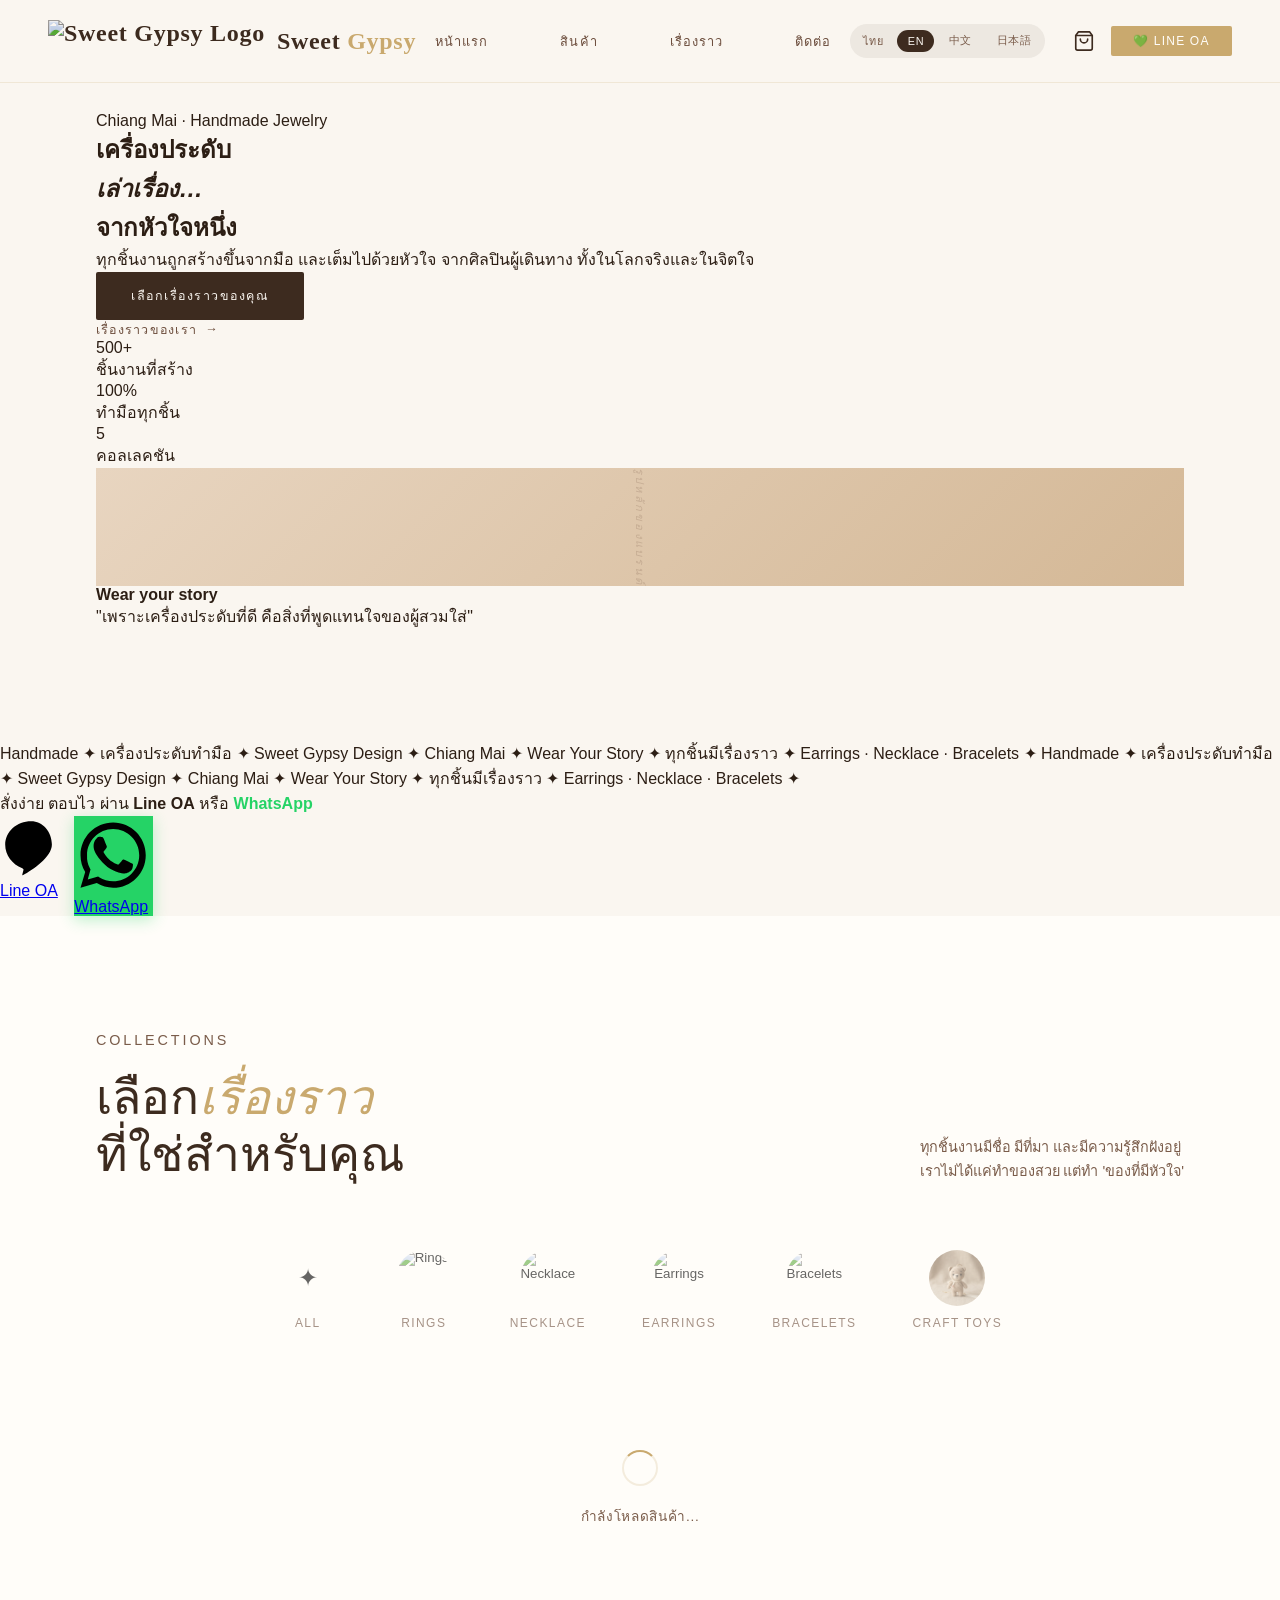
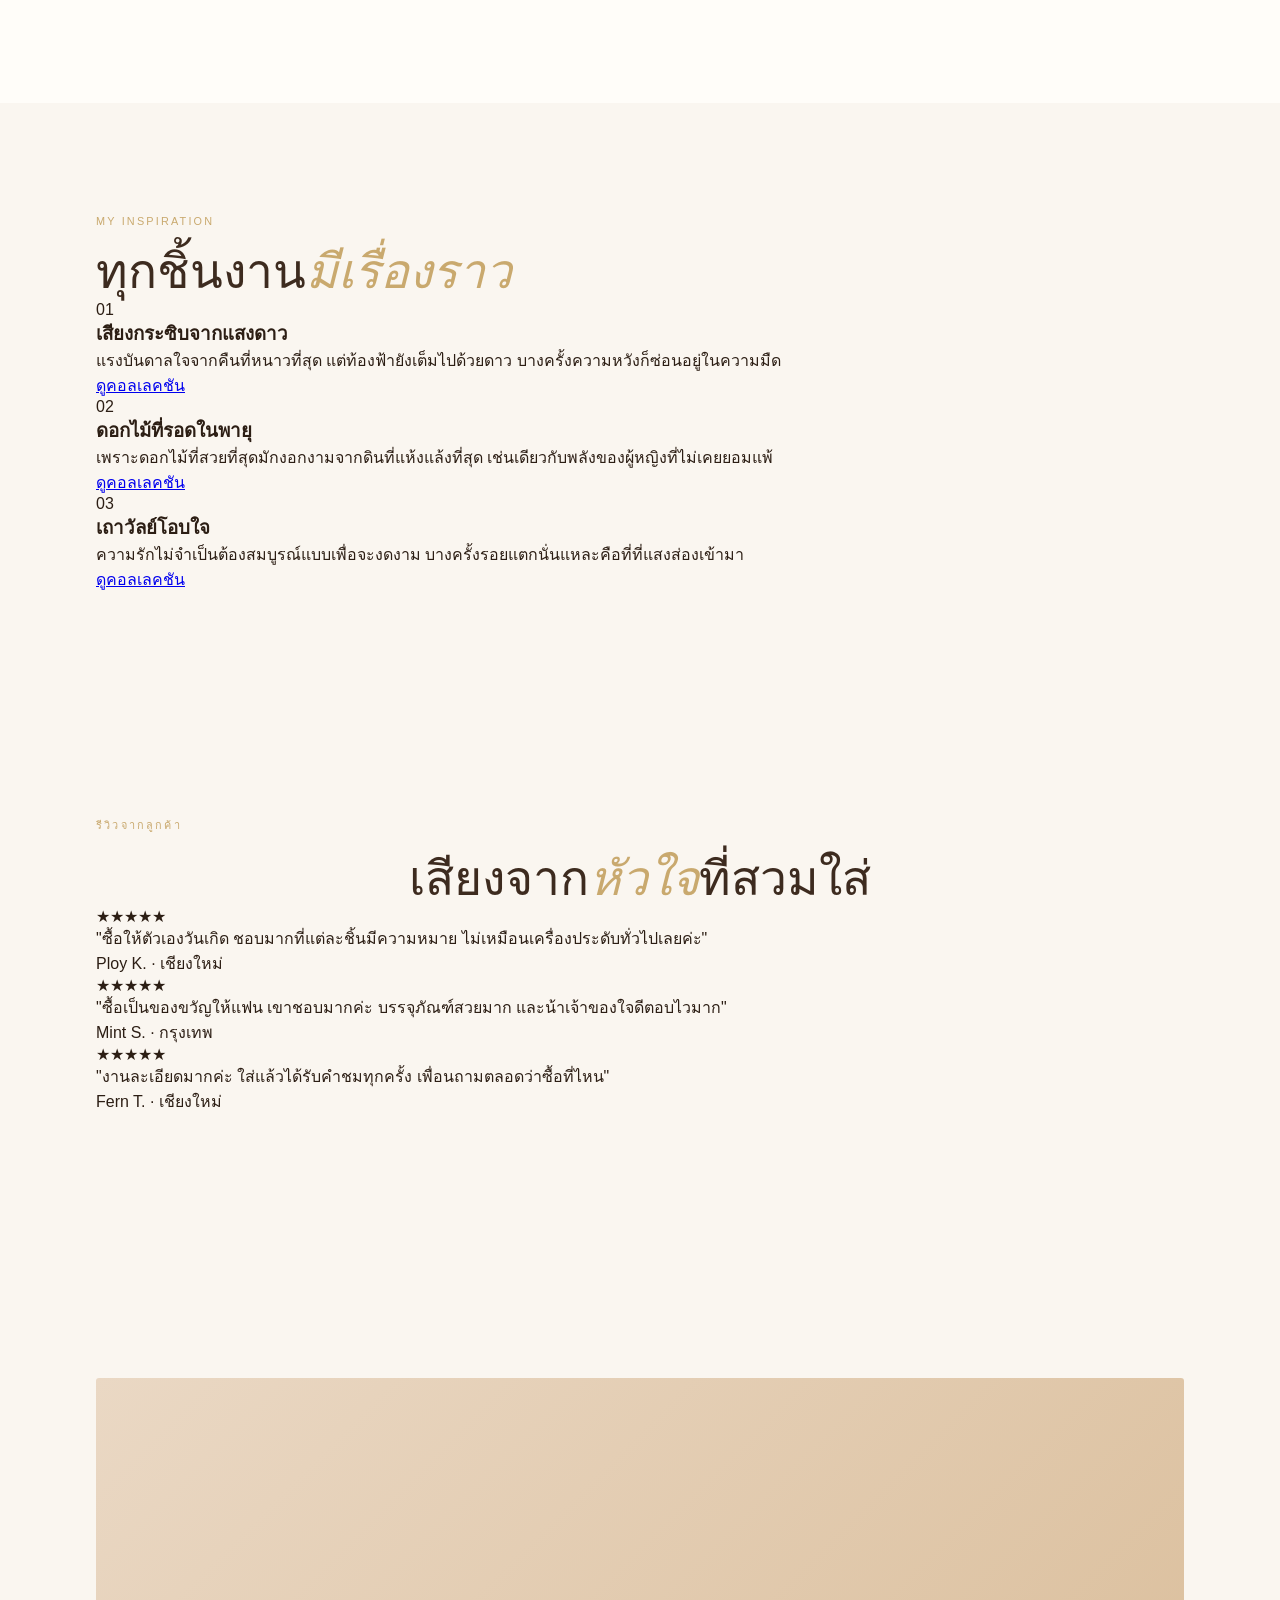
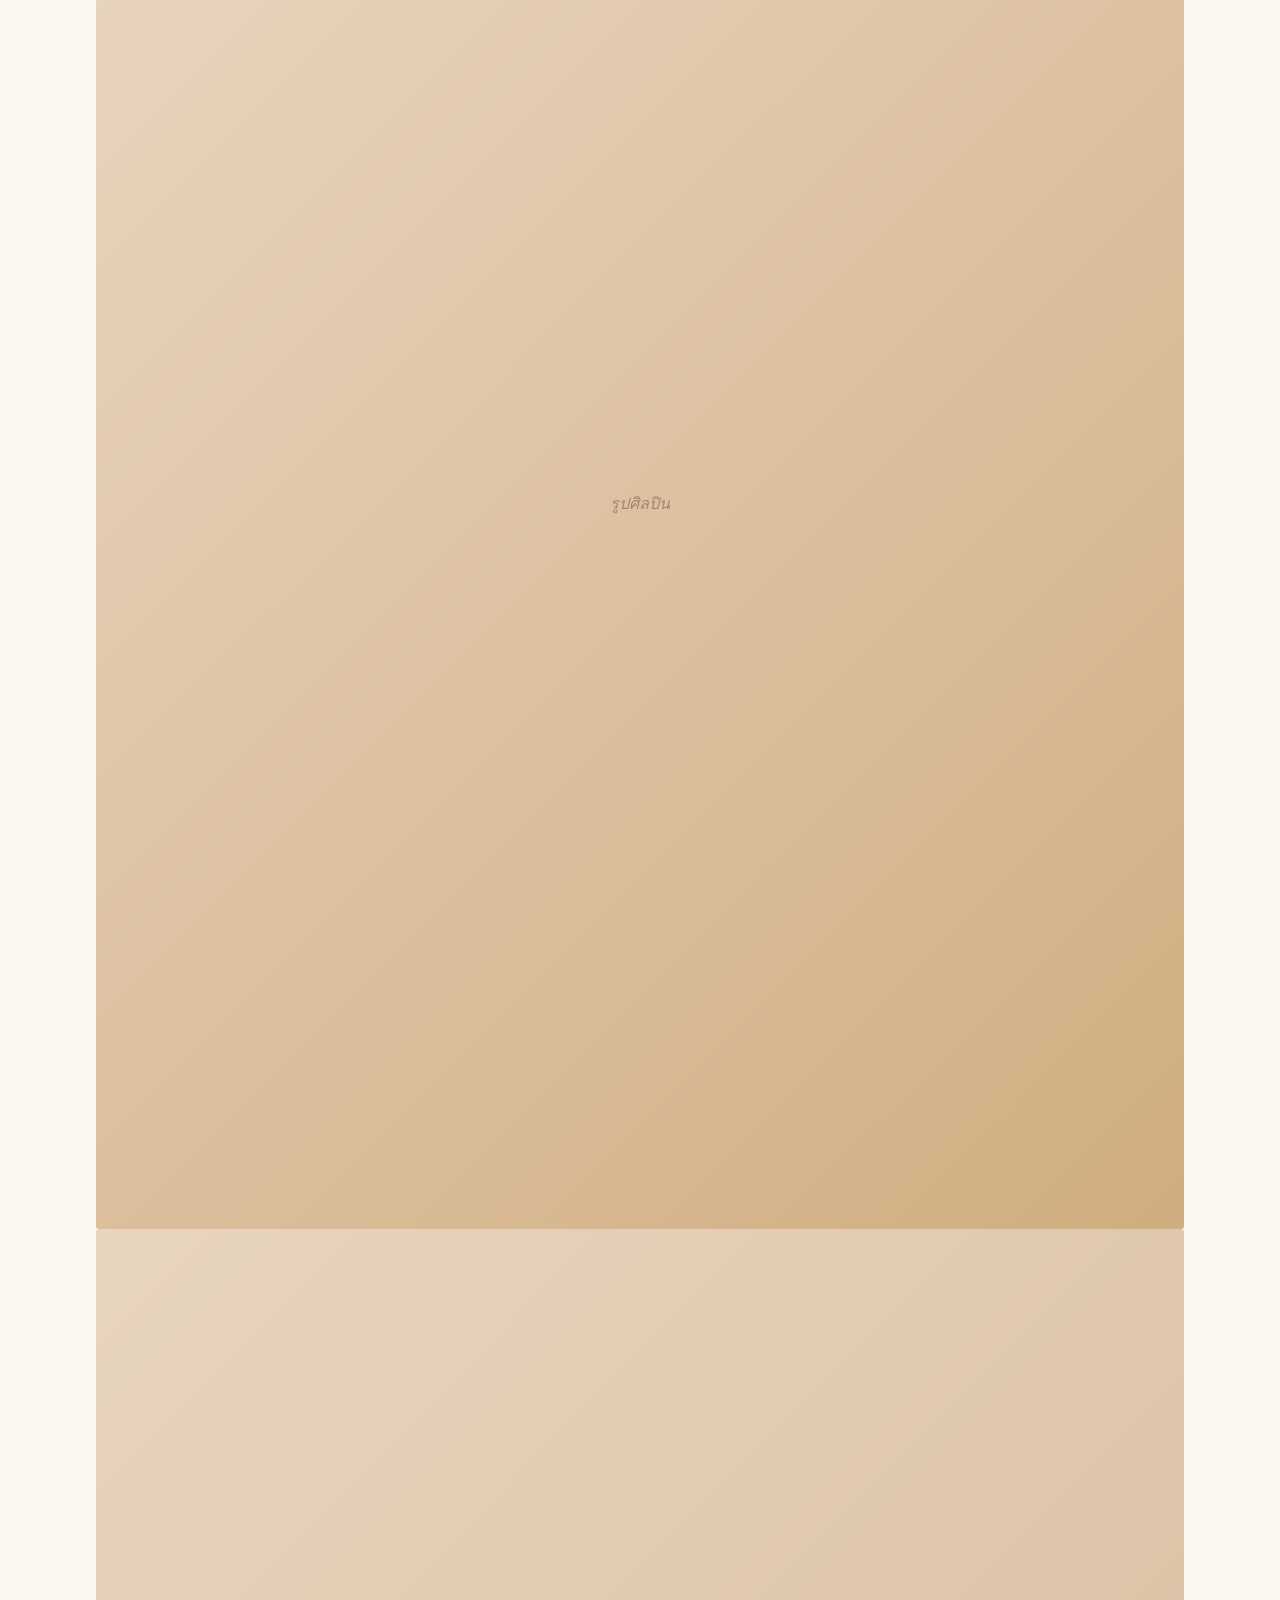
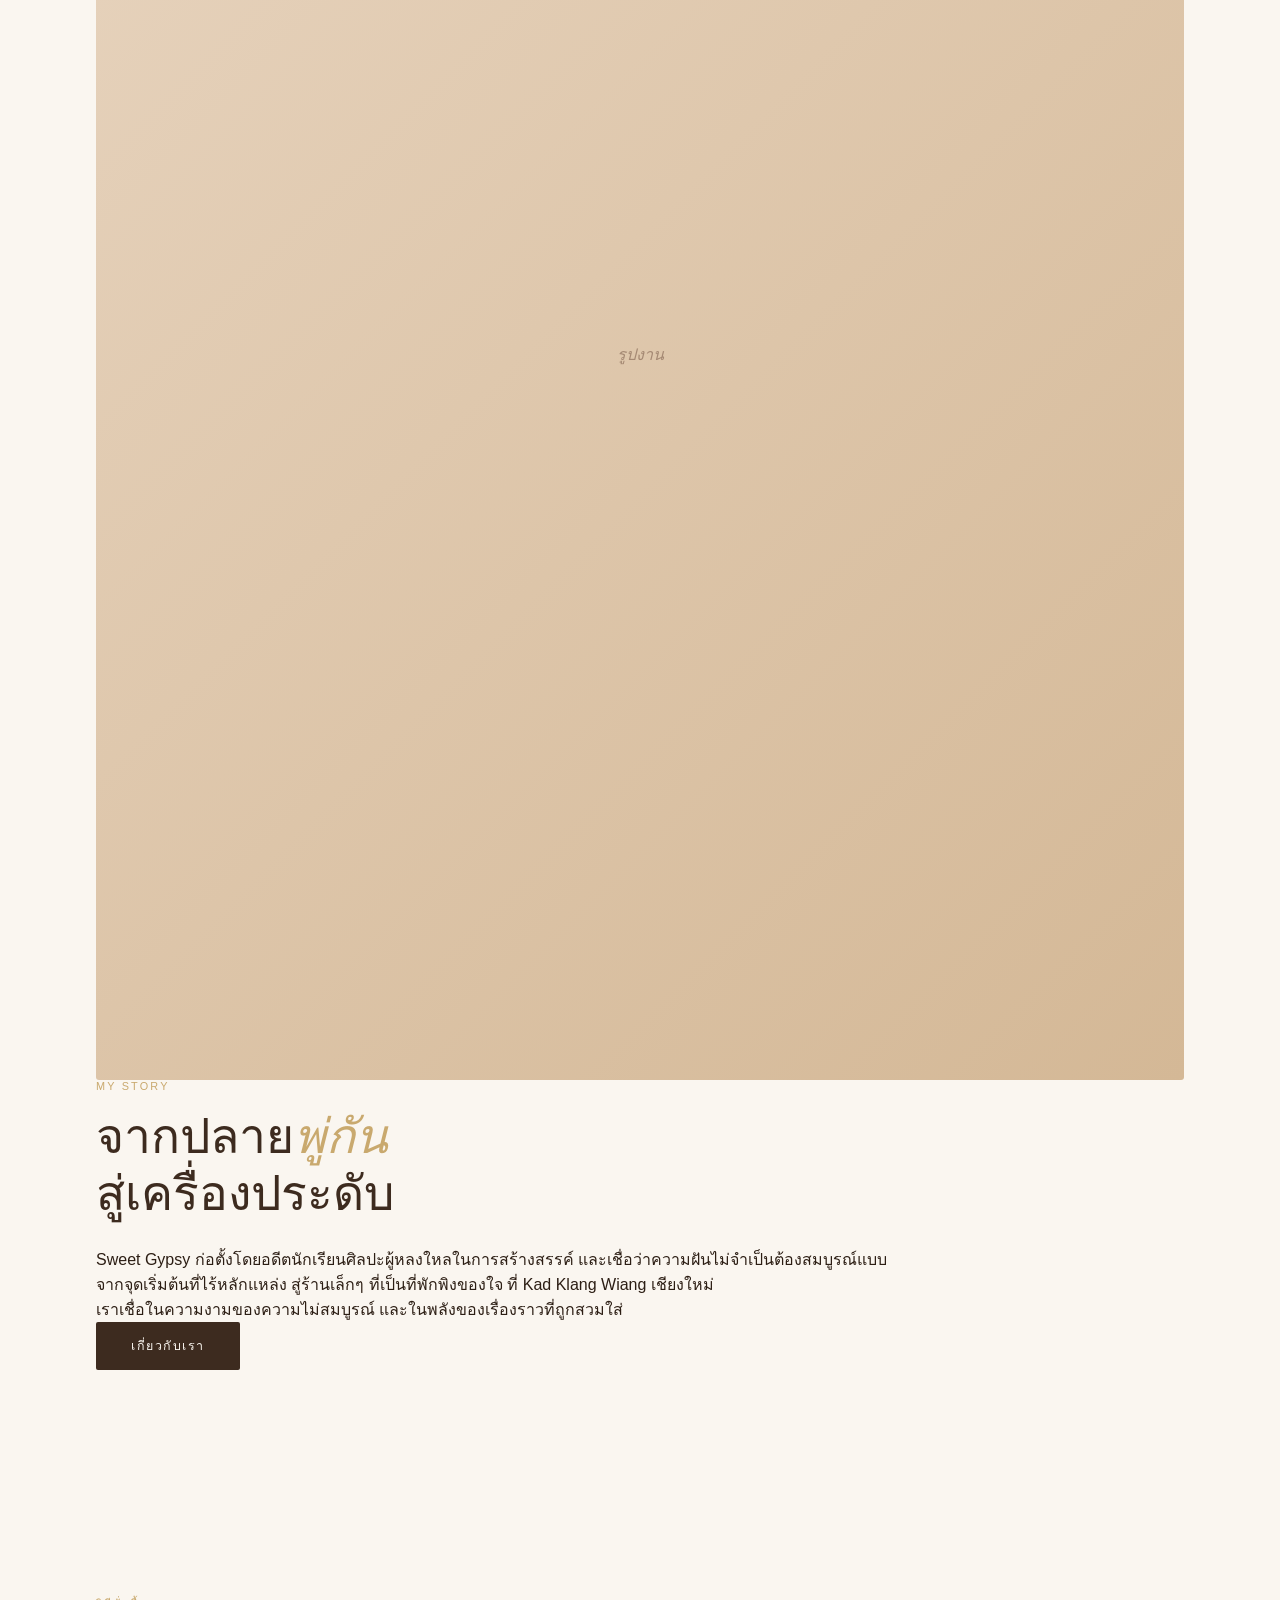
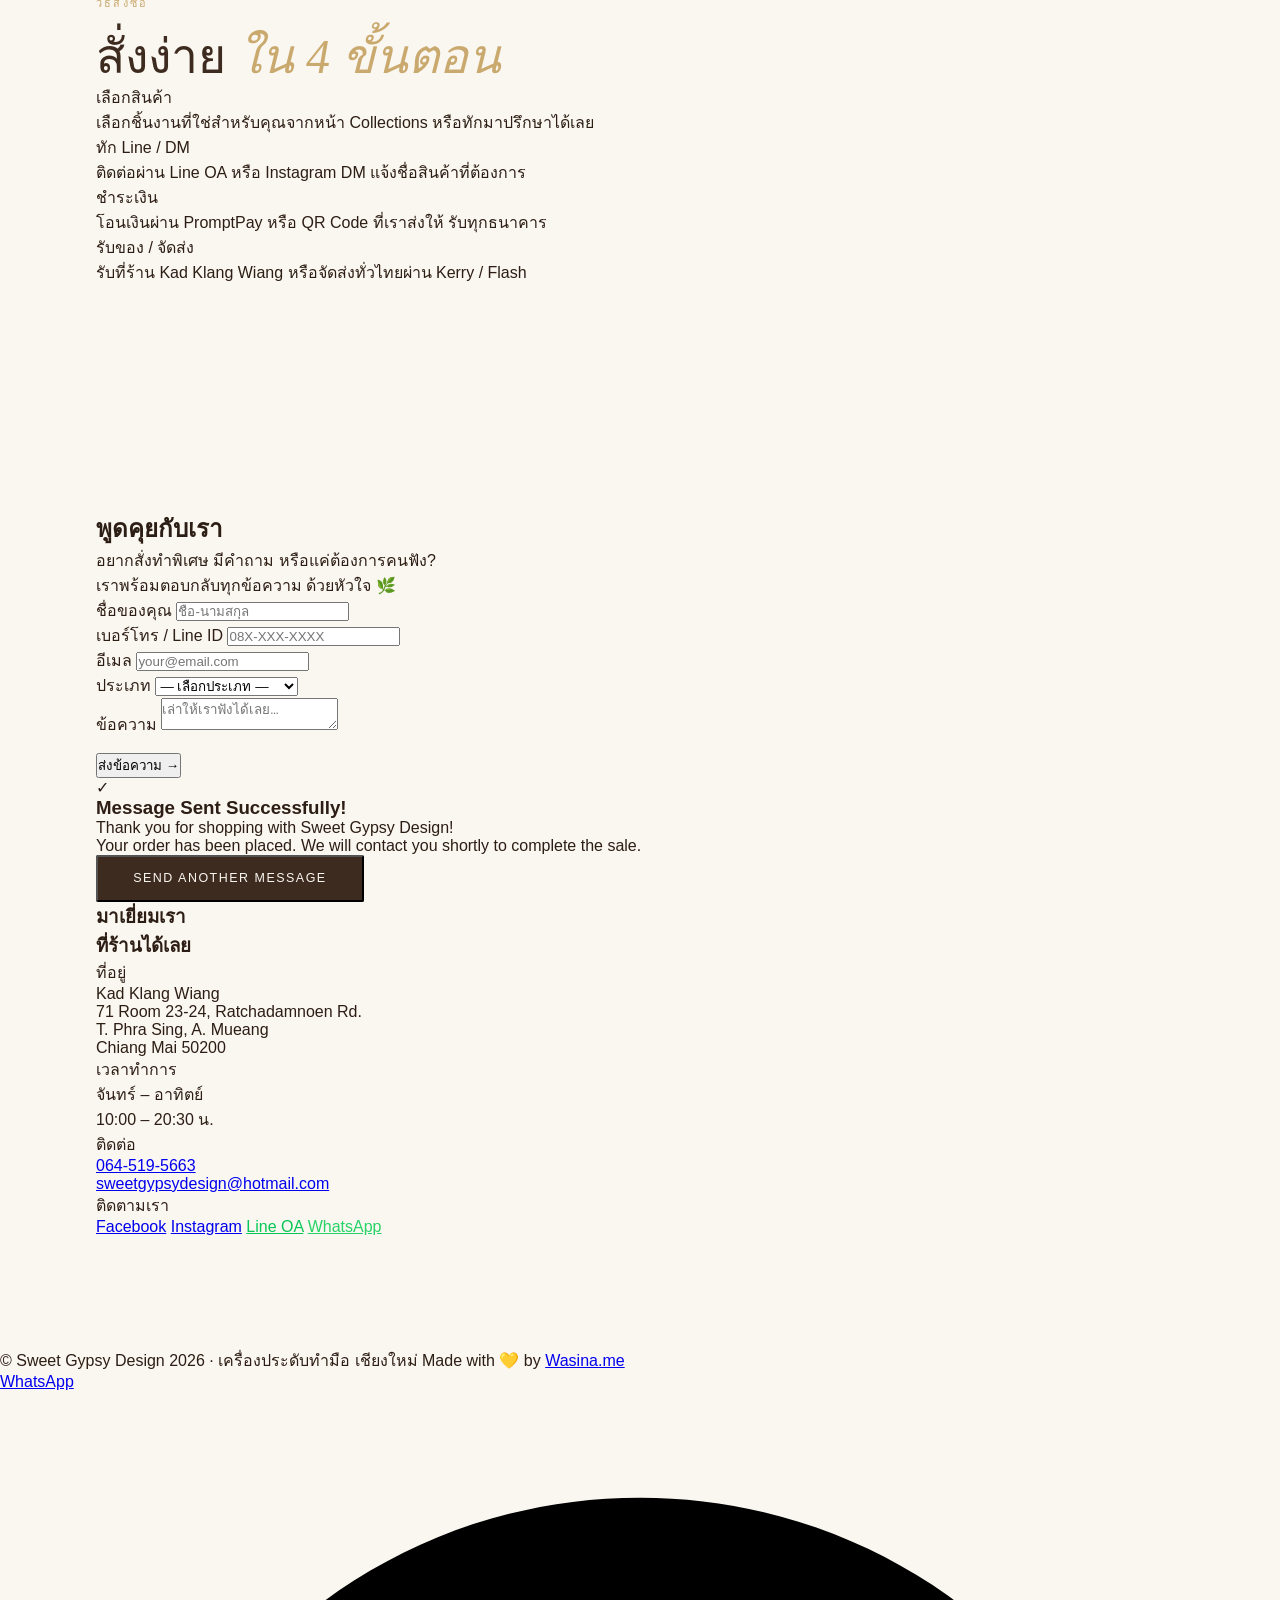
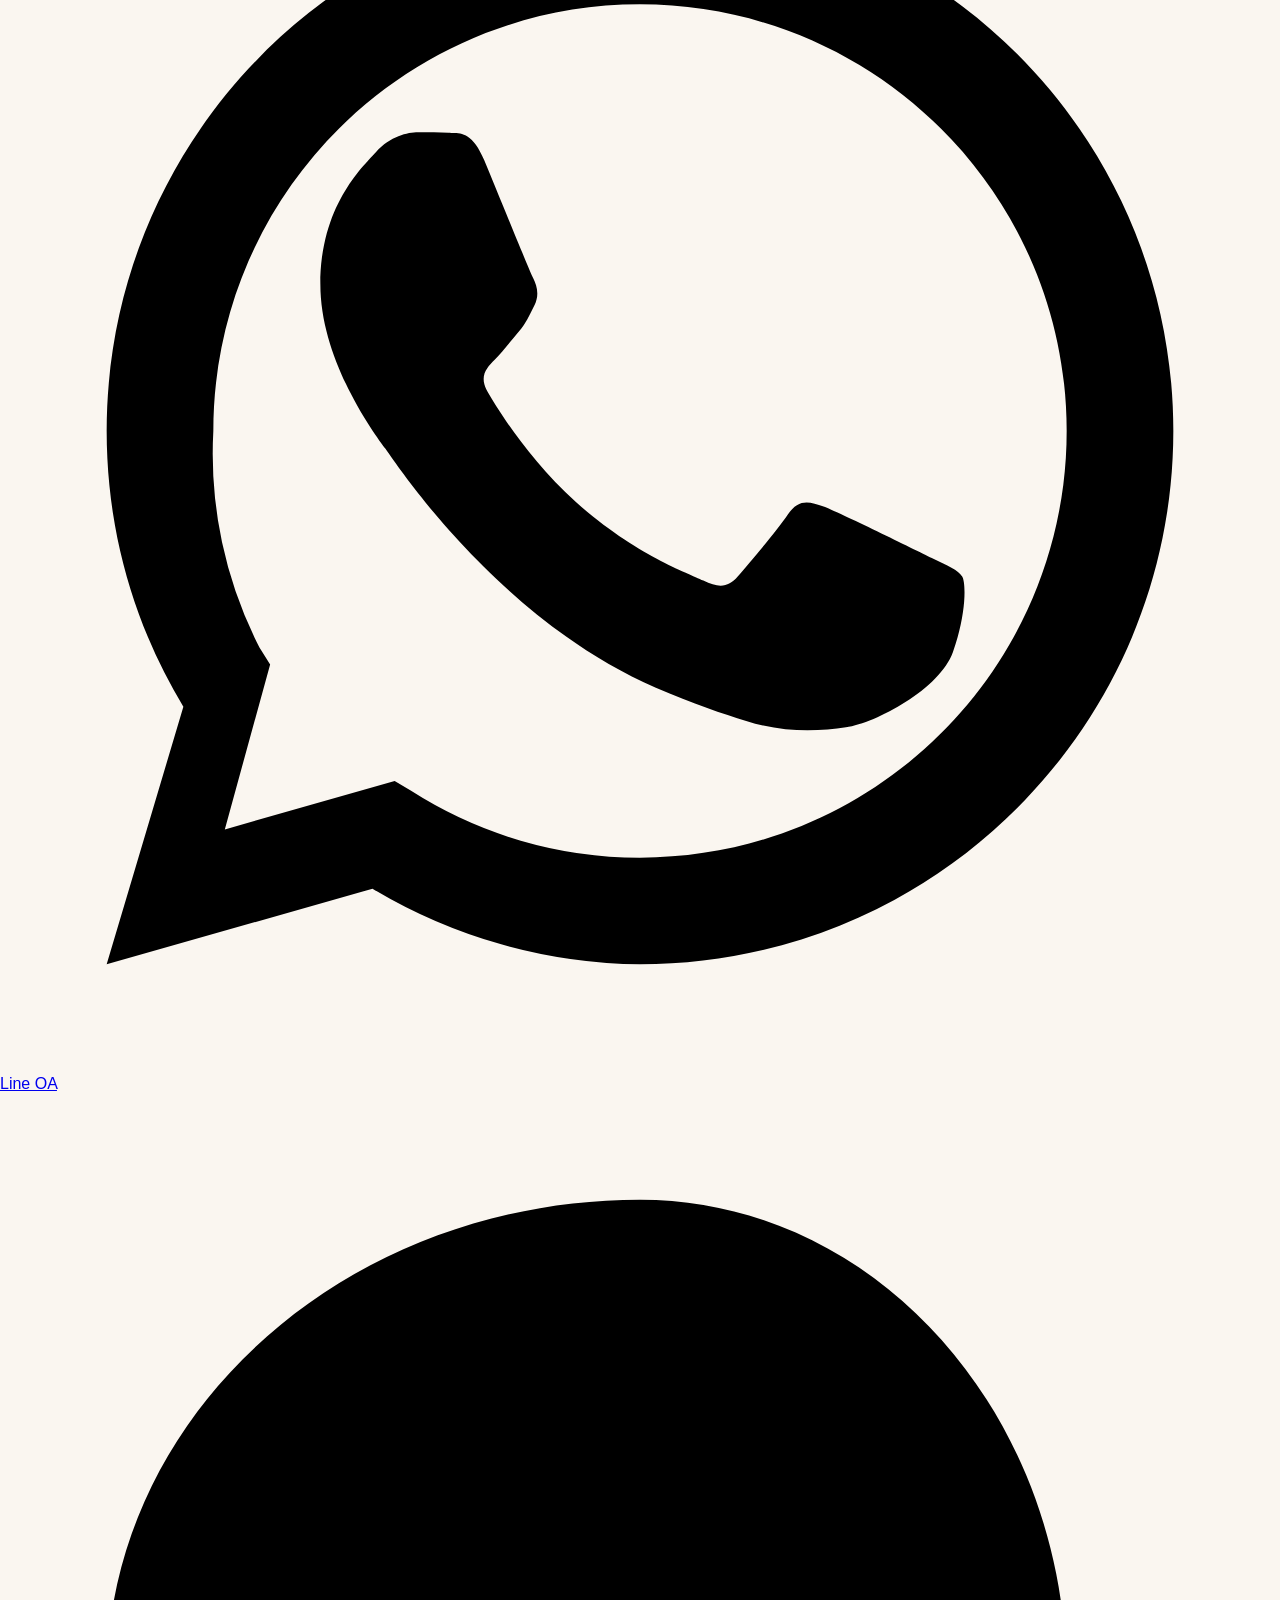
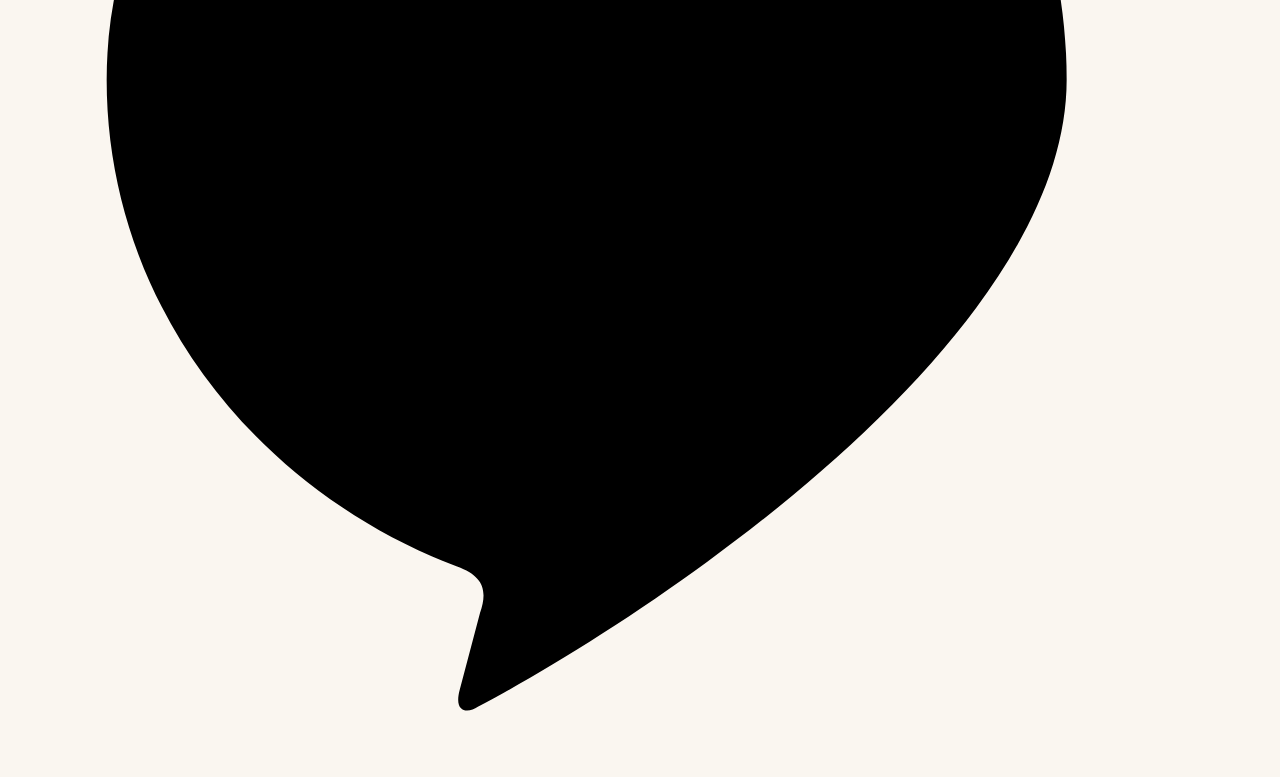
==== index.html @ 1615fc42 "test" ====
<!DOCTYPE html>
<html lang="th">

<head>
  <!-- Google Analytics -->
  <script async src="https://www.googletagmanager.com/gtag/js?id=G-DQGT15MH0F"></script>
  <script src="js/analytics.js"></script>


  <meta charset="UTF-8">
  <meta name="viewport" content="width=device-width, initial-scale=1.0, viewport-fit=cover">
  <meta http-equiv="Content-Security-Policy"
    content="default-src 'self'; script-src 'self' https://www.googletagmanager.com https://www.google-analytics.com https://web3forms.com https://js.hcaptcha.com https://*.hcaptcha.com https://cdnjs.cloudflare.com; style-src 'self' https://fonts.googleapis.com; font-src https://fonts.gstatic.com; img-src 'self' data: https://res.cloudinary.com https://lh3.googleusercontent.com https://drive.google.com; connect-src 'self' https://api.web3forms.com https://docs.google.com https://www.google-analytics.com https://*.google-analytics.com https://*.analytics.google.com; frame-src https://hcaptcha.com https://*.hcaptcha.com; frame-ancestors 'none';">



  <meta name="referrer" content="strict-origin-when-cross-origin">

  <!-- ═══════════════════════════════════════════════════════════
       PRIMARY META TAGS
       ═══════════════════════════════════════════════════════════ -->
  <title>Sweet Gypsy Design – Handmade Accessories: เครื่องประดับทำมือ เชียงใหม่</title>
  <meta name="title" content="Sweet Gypsy Design – Handmade Accessories: เครื่องประดับทำมือ เชียงใหม่" />
  <meta name="description"
    content="ที่ Sweet Gypsy เครื่องประดับทุกชิ้นมีชื่อ มีที่มา และมีความรู้สึกฝังอยู่ในนั้น. เราไม่ได้แค่ทำของสวย แต่เราทำ 'ของที่มีหัวใจ' ที่จะเชื่อมโยงคุณกับเรื่องราวพิเศษเหล่านี้." />

  <!-- ═══════════════════════════════════════════════════════════
       OPEN GRAPH / FACEBOOK
       ═══════════════════════════════════════════════════════════ -->
  <meta property="og:type" content="website" />
  <meta property="og:url" content="https://sweetgypsysg-cloud.github.io/sweetgypsysg-cloud.git.io/" />
  <meta property="og:title" content="Sweet Gypsy Design – Handmade Accessories: เครื่องประดับทำมือ เชียงใหม่" />
  <meta property="og:description"
    content="ที่ Sweet Gypsy เครื่องประดับทุกชิ้นมีชื่อ มีที่มา และมีความรู้สึกฝังอยู่ในนั้น. เราไม่ได้แค่ทำของสวย แต่เราทำ 'ของที่มีหัวใจ' ที่จะเชื่อมโยงคุณกับเรื่องราวพิเศษเหล่านี้." />
  <meta property="og:image" content="https://res.cloudinary.com/di6bk7pwd/image/upload/v1784401857/images_6_l77vxs.jpg">
  <meta property="og:image:width" content="1200" />
  <meta property="og:image:height" content="630" />

  <!-- ═══════════════════════════════════════════════════════════
       X (TWITTER) CARD
       ═══════════════════════════════════════════════════════════ -->
  <meta name="twitter:card" content="summary_large_image" />
  <meta name="twitter:url" content="https://sweetgypsysg-cloud.github.io/sweetgypsysg-cloud.git.io/" />
  <meta name="twitter:title" content="Sweet Gypsy Design – Handmade Accessories: เครื่องประดับทำมือ เชียงใหม่" />
  <meta name="twitter:description"
    content="ที่ Sweet Gypsy เครื่องประดับทุกชิ้นมีชื่อ มีที่มา และมีความรู้สึกฝังอยู่ในนั้น. เราไม่ได้แค่ทำของสวย แต่เราทำ 'ของที่มีหัวใจ' ที่จะเชื่อมโยงคุณกับเรื่องราวพิเศษเหล่านี้." />
  <meta name="twitter:image"
    content="https://res.cloudinary.com/di6bk7pwd/image/upload/v1784401857/images_6_l77vxs.jpg" />

  <!-- ═══════════════════════════════════════════════════════════
       FONTS
       ═══════════════════════════════════════════════════════════ -->
  <link rel="preconnect" href="https://fonts.googleapis.com">
  <link
    href="https://fonts.googleapis.com/css2?family=Cormorant+Garamond:ital,wght@0,300;0,400;0,600;1,300;1,400&family=Jost:wght@300;400;500&family=Noto+Sans+JP:wght@300;400;500;700&family=Noto+Sans+TC:wght@300;400;500;700&family=Noto+Serif+TC:wght@300;400;500;700&family=Prompt:wght@300;400;500;600;700&family=Shippori+Mincho:wght@400;500;700&display=swap"
    rel="stylesheet">

  <!-- ═══════════════════════════════════════════════════════════
       STYLESHEETS (organized by section)
       ═══════════════════════════════════════════════════════════ -->
  <link rel="stylesheet" href="css/variables.css">
  <link rel="stylesheet" href="css/base.css">
  <link rel="stylesheet" href="css/animations.css?v=2">
  <link rel="stylesheet" href="css/nav.css">
  <link rel="stylesheet" href="css/hero.css">
  <link rel="stylesheet" href="css/collections.css?v=5">
  <link rel="stylesheet" href="css/sections.css">
  <link rel="stylesheet" href="css/contact.css">
  <link rel="stylesheet" href="css/modal.css?v=7">
  <link rel="stylesheet" href="css/magnifier.css?v=4">
  <link rel="stylesheet" href="css/cart.css?v=2">
  <link rel="stylesheet" href="css/aboutme.css?v=1">
  <link rel="stylesheet" href="css/responsive.css?v=6">

  <!-- Web3Forms client script — handles hCaptcha automatically, no site key needed -->
  <script src="https://web3forms.com/client/script.js" async defer></script>

  <!-- DOMPurify — sanitize dynamic HTML to prevent XSS -->
  <script src="https://cdnjs.cloudflare.com/ajax/libs/dompurify/3.2.6/purify.min.js"></script>

</head>


<body>

  <!-- ═══════════════════════════════════════════════════════════
       NAV
       ═══════════════════════════════════════════════════════════ -->
  <nav>
    <a href="#" class="nav-logo">
      <img src="https://res.cloudinary.com/dbc2ma9xe/image/upload/v1784449863/Screenshot_2026-07-19_152847_w123e3.png"
        alt="Sweet Gypsy Logo" class="nav-logo-img">
      <span class="nav-logo-name">Sweet <span>Gypsy</span></span>
    </a>
    <button class="nav-hamburger" id="nav-hamburger" aria-label="Open menu" aria-expanded="false"
      aria-controls="nav-menu">
      <span></span><span></span><span></span>
    </button>
    <ul class="nav-links" id="nav-menu">
      <li><a href="#" data-i18n="nav_home">หน้าแรก</a></li>
      <li><a href="#collections" data-i18n="nav_shop">สินค้า</a></li>
      <li><a href="#story" data-i18n="nav_story">เรื่องราว</a></li>
      <li><a href="#contact" data-i18n="nav_contact">ติดต่อ</a></li>
    </ul>
    <div class="nav-right">
      <div class="lang-switcher" id="lang-switcher" role="group" aria-label="Select language">
        <button class="lang-btn" data-lang="th">ไทย</button>
        <button class="lang-btn active" data-lang="en">EN</button>
        <button class="lang-btn" data-lang="zh">中文</button>
        <button class="lang-btn" data-lang="ja">日本語</button>
      </div>
      <button class="cart-nav-btn" id="cart-nav-btn" aria-label="Shopping Cart">
        <svg width="22" height="22" viewBox="0 0 24 24" fill="none" stroke="currentColor" stroke-width="1.8"
          stroke-linecap="round" stroke-linejoin="round">
          <path d="M6 2L3 6v14a2 2 0 002 2h14a2 2 0 002-2V6l-3-4z" />
          <line x1="3" y1="6" x2="21" y2="6" />
          <path d="M16 10a4 4 0 01-8 0" />
        </svg>
        <span class="cart-badge" id="cart-badge">0</span>
      </button>
      <a href="https://line.me/ti/p/~@185ijvvm" class="nav-cta">💚 Line OA</a>
    </div>
  </nav>

  <!-- ═══════════════════════════════════════════════════════════
       HERO
       ═══════════════════════════════════════════════════════════ -->
  <section class="hero">
    <div class="hero-left">
      <p class="hero-tag" data-i18n="hero_tag">Chiang Mai · Handmade Jewelry</p>
      <h1 class="hero-title" data-i18n="hero_title">
        เครื่องประดับ<br>
        <em>เล่าเรื่อง…</em><br>
        จากหัวใจหนึ่ง
      </h1>
      <p class="hero-sub" data-i18n="hero_sub">
        ทุกชิ้นงานถูกสร้างขึ้นจากมือ และเต็มไปด้วยหัวใจ
        จากศิลปินผู้เดินทาง ทั้งในโลกจริงและในจิตใจ
      </p>
      <div class="hero-btns">
        <a href="#collections" class="btn-primary" data-i18n="hero_cta1">เลือกเรื่องราวของคุณ</a>
        <a href="#story" class="btn-secondary" data-i18n="hero_cta2">เรื่องราวของเรา</a>
      </div>
      <div class="hero-stats">
        <div>
          <div class="stat-num">500+</div>
          <div class="stat-label" data-i18n="stat1">ชิ้นงานที่สร้าง</div>
        </div>
        <div>
          <div class="stat-num">100%</div>
          <div class="stat-label" data-i18n="stat2">ทำมือทุกชิ้น</div>
        </div>
        <div>
          <div class="stat-num">5</div>
          <div class="stat-label" data-i18n="stat3">คอลเลคชัน</div>
        </div>
      </div>
    </div>
    <div class="hero-right">
      <div class="img-ph ph-1 h-full">
        <span class="hero-vertical-text">รูปหลักของแบรนด์</span>
      </div>
      <div class="hero-badge">
        <strong data-i18n="hero_badge_title">Wear your story</strong>
        <p data-i18n="hero_badge_subtitle">"เพราะเครื่องประดับที่ดี คือสิ่งที่พูดแทนใจของผู้สวมใส่"</p>
      </div>
      <div class="hero-ornament"></div>
    </div>
  </section>

  <!-- ═══════════════════════════════════════════════════════════
       MARQUEE
       ═══════════════════════════════════════════════════════════ -->
  <div class="marquee-wrap">
    <div class="marquee-track">
      <span class="marquee-item">Handmade <span class="marquee-dot">✦</span></span>
      <span class="marquee-item">เครื่องประดับทำมือ <span class="marquee-dot">✦</span></span>
      <span class="marquee-item">Sweet Gypsy Design <span class="marquee-dot">✦</span></span>
      <span class="marquee-item">Chiang Mai <span class="marquee-dot">✦</span></span>
      <span class="marquee-item">Wear Your Story <span class="marquee-dot">✦</span></span>
      <span class="marquee-item">ทุกชิ้นมีเรื่องราว <span class="marquee-dot">✦</span></span>
      <span class="marquee-item">Earrings · Necklace · Bracelets <span class="marquee-dot">✦</span></span>
      <!-- repeat -->
      <span class="marquee-item">Handmade <span class="marquee-dot">✦</span></span>
      <span class="marquee-item">เครื่องประดับทำมือ <span class="marquee-dot">✦</span></span>
      <span class="marquee-item">Sweet Gypsy Design <span class="marquee-dot">✦</span></span>
      <span class="marquee-item">Chiang Mai <span class="marquee-dot">✦</span></span>
      <span class="marquee-item">Wear Your Story <span class="marquee-dot">✦</span></span>
      <span class="marquee-item">ทุกชิ้นมีเรื่องราว <span class="marquee-dot">✦</span></span>
      <span class="marquee-item">Earrings · Necklace · Bracelets <span class="marquee-dot">✦</span></span>
    </div>
  </div>

  <!-- ═══════════════════════════════════════════════════════════
       LINE CTA
       ═══════════════════════════════════════════════════════════ -->
  <div class="line-cta">
    <p class="line-cta-text" data-i18n="contact_line_cta">สั่งง่าย ตอบไว ผ่าน <strong>Line OA</strong> หรือ <strong
        class="social-wa">WhatsApp</strong></p>
    <div class="flex-row-wrap">
      <a href="https://line.me/ti/p/~@185ijvvm" class="line-btn">
        <svg class="line-icon" viewBox="0 0 24 24">
          <path
            d="M12 2C6.48 2 2 6.02 2 11c0 4.14 2.73 7.67 6.57 9.13.49.18.58.44.43.87l-.38 1.44c-.12.44.16.44.34.32C12.28 21 20 15.88 20 11c0-4.98-3.58-9-8-9z" />
        </svg>
        <span data-i18n="line_btn_text">Line OA</span>
      </a>
      <a href="https://wa.me/66645195663" class="line-btn wa-btn-style" target="_blank" rel="noopener noreferrer">
        <svg class="line-icon" viewBox="0 0 24 24">
          <path
            d="M17.472 14.382c-.297-.149-1.758-.867-2.03-.967-.273-.099-.471-.148-.67.15-.197.297-.767.966-.94 1.164-.173.199-.347.223-.644.075-.297-.15-1.255-.463-2.39-1.475-.883-.788-1.48-1.761-1.653-2.059-.173-.297-.018-.458.13-.606.134-.133.298-.347.446-.52.149-.174.198-.298.298-.497.099-.198.05-.371-.025-.52-.075-.149-.669-1.612-.916-2.207-.242-.579-.487-.5-.669-.51-.173-.008-.371-.01-.57-.01-.198 0-.52.074-.792.372-.272.297-1.04 1.016-1.04 2.479 0 1.462 1.065 2.875 1.213 3.074.149.198 2.096 3.2 5.077 4.487.709.306 1.262.489 1.694.625.712.227 1.36.195 1.871.118.571-.085 1.758-.719 2.006-1.413.248-.694.248-1.289.173-1.413-.074-.124-.272-.198-.57-.347z" />
          <path
            d="M11.999 2C6.477 2 2 6.477 2 12c0 1.89.524 3.66 1.438 5.168L2 22l4.985-1.418A9.945 9.945 0 0011.999 22C17.522 22 22 17.523 22 12S17.522 2 11.999 2zm0 18a7.946 7.946 0 01-4.291-1.253l-.308-.183-3.185.906.85-3.093-.2-.317A7.961 7.961 0 014 12c0-4.418 3.581-8 7.999-8C16.418 4 20 7.582 20 12s-3.582 8-8.001 8z" />
        </svg>
        <span data-i18n="wa_btn_text">WhatsApp</span>
      </a>
    </div>
  </div>

  <!-- ═══════════════════════════════════════════════════════════
       COLLECTIONS
       ═══════════════════════════════════════════════════════════ -->
  <section class="collections" id="collections">
    <div class="collections-header">
      <div>
        <p class="section-tag" data-i18n="col_tag">Collections</p>
        <h2 class="section-title" data-i18n="col_title">เลือก<em>เรื่องราว</em><br>ที่ใช่สำหรับคุณ</h2>
      </div>
      <p data-i18n="col_desc">ทุกชิ้นงานมีชื่อ มีที่มา และมีความรู้สึกฝังอยู่<br>เราไม่ได้แค่ทำของสวย แต่ทำ
        'ของที่มีหัวใจ'</p>
    </div>

    <!-- COLLECTION TABS -->
    <div class="collection-tabs-ui" id="collection-tabs-ui">
      <button class="collection-tab" data-tab="all">
        <div class="tab-img tab-img-icon">✦</div>
        <span data-i18n="tab_all">All</span>
      </button>
      <button class="collection-tab" data-tab="RINGS">
        <div class="tab-img"><img src="img/ring.png" alt="Rings"></div>
        <span data-i18n="tab_rings">Rings</span>
      </button>
      <button class="collection-tab" data-tab="NECKLACES">
        <div class="tab-img"><img src="img/necklace.png" alt="Necklace"></div>
        <span data-i18n="tab_necklace">Necklace</span>
      </button>
      <button class="collection-tab" data-tab="EARRINGS">
        <div class="tab-img"><img src="img/earrings.png" alt="Earrings"></div>
        <span data-i18n="tab_earrings">Earrings</span>
      </button>
      <button class="collection-tab" data-tab="BRACELETS">
        <div class="tab-img"><img src="img/bracelet.png" alt="Bracelets"></div>
        <span data-i18n="tab_bracelets">Bracelets</span>
      </button>
      <button class="collection-tab" data-tab="CRAFT_TOYS">
        <div class="tab-img"><img src="img/craft_toys.png" alt="Craft toys"></div>
        <span data-i18n="tab_craft_toys">Craft toys</span>
      </button>
    </div>

    <div class="collections-columns" id="collections-columns">
      <!-- Loading state -->
      <div class="product-grid-loader" id="product-loader">
        <div class="loader-spinner"></div>
        <p data-i18n="catalog_loading">กำลังโหลดสินค้า...</p>
      </div>
    </div>
  </section>

  <!-- ═══════════════════════════════════════════════════════════
       INSPIRATION / STORY THEMES
       ═══════════════════════════════════════════════════════════ -->
  <section class="inspiration">
    <p class="section-tag" data-i18n="inspi_tag">My Inspiration</p>
    <h2 class="section-title" data-i18n="inspi_title">ทุกชิ้นงาน<em>มีเรื่องราว</em></h2>
    <div class="inspi-grid">
      <div class="inspi-card">
        <div class="inspi-num">01</div>
        <h3 class="inspi-name" data-i18n="inspi_name_1">เสียงกระซิบจากแสงดาว</h3>
        <p class="inspi-desc" data-i18n="inspi_desc_1">แรงบันดาลใจจากคืนที่หนาวที่สุด แต่ท้องฟ้ายังเต็มไปด้วยดาว
          บางครั้งความหวังก็ซ่อนอยู่ในความมืด</p>
        <a href="#collections" class="inspi-link" data-i18n="inspi_link">ดูคอลเลคชัน</a>
      </div>
      <div class="inspi-card">
        <div class="inspi-num">02</div>
        <h3 class="inspi-name" data-i18n="inspi_name_2">ดอกไม้ที่รอดในพายุ</h3>
        <p class="inspi-desc" data-i18n="inspi_desc_2">เพราะดอกไม้ที่สวยที่สุดมักงอกงามจากดินที่แห้งแล้งที่สุด
          เช่นเดียวกับพลังของผู้หญิงที่ไม่เคยยอมแพ้</p>
        <a href="#collections" class="inspi-link" data-i18n="inspi_link">ดูคอลเลคชัน</a>
      </div>
      <div class="inspi-card">
        <div class="inspi-num">03</div>
        <h3 class="inspi-name" data-i18n="inspi_name_3">เถาวัลย์โอบใจ</h3>
        <p class="inspi-desc" data-i18n="inspi_desc_3">ความรักไม่จำเป็นต้องสมบูรณ์แบบเพื่อจะงดงาม
          บางครั้งรอยแตกนั่นแหละคือที่ที่แสงส่องเข้ามา</p>
        <a href="#collections" class="inspi-link" data-i18n="inspi_link">ดูคอลเลคชัน</a>
      </div>
    </div>
  </section>

  <!-- ═══════════════════════════════════════════════════════════
       REVIEWS
       ═══════════════════════════════════════════════════════════ -->
  <section class="reviews" id="reviews">
    <p class="section-tag" data-i18n="rev_tag">รีวิวจากลูกค้า</p>
    <h2 class="section-title text-center" data-i18n="rev_title">เสียงจาก<em>หัวใจ</em>ที่สวมใส่</h2>
    <div class="review-grid">
      <div class="review-card">
        <div class="review-stars">★★★★★</div>
        <p class="review-text" data-i18n="review_text_1">"ซื้อให้ตัวเองวันเกิด ชอบมากที่แต่ละชิ้นมีความหมาย
          ไม่เหมือนเครื่องประดับทั่วไปเลยค่ะ"</p>
        <p class="review-author"><span data-i18n="review_author_1">Ploy K.</span> <span>· <span
              data-i18n="review_location_1">เชียงใหม่</span></span></p>
      </div>
      <div class="review-card">
        <div class="review-stars">★★★★★</div>
        <p class="review-text" data-i18n="review_text_2">"ซื้อเป็นของขวัญให้แฟน เขาชอบมากค่ะ บรรจุภัณฑ์สวยมาก
          และน้าเจ้าของใจดีตอบไวมาก"</p>
        <p class="review-author"><span data-i18n="review_author_2">Mint S.</span> <span>· <span
              data-i18n="review_location_2">กรุงเทพ</span></span></p>
      </div>
      <div class="review-card">
        <div class="review-stars">★★★★★</div>
        <p class="review-text" data-i18n="review_text_3">"งานละเอียดมากค่ะ ใส่แล้วได้รับคำชมทุกครั้ง
          เพื่อนถามตลอดว่าซื้อที่ไหน"</p>
        <p class="review-author"><span data-i18n="review_author_3">Fern T.</span> <span>· <span
              data-i18n="review_location_3">เชียงใหม่</span></span></p>
      </div>
    </div>
  </section>

  <!-- ═══════════════════════════════════════════════════════════
       STORY
       ═══════════════════════════════════════════════════════════ -->
  <section class="story" id="story">
    <div class="story-imgs">
      <div class="story-img-wrap-1">
        <div class="img-ph ph-5 h-full">รูปศิลปิน</div>
      </div>
      <div class="story-img-wrap-2">
        <div class="img-ph ph-1 h-full">รูปงาน</div>
      </div>
    </div>
    <div class="story-content">
      <p class="section-tag" data-i18n="story_tag">My Story</p>
      <h2 class="section-title" data-i18n="story_title">จากปลาย<em>พู่กัน</em><br>สู่เครื่องประดับ</h2>
      <div class="spacer-md"></div>
      <p data-i18n="story_p1">Sweet Gypsy ก่อตั้งโดยอดีตนักเรียนศิลปะผู้หลงใหลในการสร้างสรรค์
        และเชื่อว่าความฝันไม่จำเป็นต้องสมบูรณ์แบบ</p>
      <p data-i18n="story_p2">จากจุดเริ่มต้นที่ไร้หลักแหล่ง สู่ร้านเล็กๆ ที่เป็นที่พักพิงของใจ ที่ Kad Klang Wiang
        เชียงใหม่</p>
      <div class="story-quote" data-i18n="story_quote">เราเชื่อในความงามของความไม่สมบูรณ์
        และในพลังของเรื่องราวที่ถูกสวมใส่</div>
      <a href="#" class="btn-primary" id="about-me-trigger" data-i18n="story_cta">เกี่ยวกับเรา</a>
    </div>
  </section>

  <!-- ═══════════════════════════════════════════════════════════
       HOW TO ORDER
       ═══════════════════════════════════════════════════════════ -->
  <section class="how">
    <p class="section-tag" data-i18n="how_tag">วิธีสั่งซื้อ</p>
    <h2 class="section-title" data-i18n="how_title">สั่งง่าย <em>ใน 4 ขั้นตอน</em></h2>
    <div class="how-steps">
      <div class="step" data-n="01">
        <div class="step-title" data-i18n="step_1_title">เลือกสินค้า</div>
        <p class="step-desc" data-i18n="step_1_desc">เลือกชิ้นงานที่ใช่สำหรับคุณจากหน้า Collections
          หรือทักมาปรึกษาได้เลย</p>
      </div>
      <div class="step" data-n="02">
        <div class="step-title" data-i18n="step_2_title">ทัก Line / DM</div>
        <p class="step-desc" data-i18n="step_2_desc">ติดต่อผ่าน Line OA หรือ Instagram DM แจ้งชื่อสินค้าที่ต้องการ</p>
      </div>
      <div class="step" data-n="03">
        <div class="step-title" data-i18n="step_3_title">ชำระเงิน</div>
        <p class="step-desc" data-i18n="step_3_desc">โอนเงินผ่าน PromptPay หรือ QR Code ที่เราส่งให้ รับทุกธนาคาร</p>
      </div>
      <div class="step" data-n="04">
        <div class="step-title" data-i18n="step_4_title">รับของ / จัดส่ง</div>
        <p class="step-desc" data-i18n="step_4_desc">รับที่ร้าน Kad Klang Wiang หรือจัดส่งทั่วไทยผ่าน Kerry / Flash</p>
      </div>
    </div>
  </section>

  <!-- ═══════════════════════════════════════════════════════════
       CONTACT
       ═══════════════════════════════════════════════════════════ -->
  <section class="contact" id="contact">
    <div class="contact-form-side">
      <h2 class="contact-form-title" data-i18n="contact_title">พูดคุยกับเรา</h2>
      <p class="contact-form-sub" data-i18n="contact_sub">อยากสั่งทำพิเศษ มีคำถาม
        หรือแค่ต้องการคนฟัง?<br>เราพร้อมตอบกลับทุกข้อความ ด้วยหัวใจ 🌿</p>

      <form id="contactForm" class="contact-form">
        <!-- Web3Forms configuration -->
        <input type="hidden" name="subject" value="🛍️ New Order — Sweet Gypsy Design">
        <input type="hidden" name="from_name" value="Sweet Gypsy Website">
        <input type="text" name="botcheck" hidden> <!-- Honeypot to catch bots -->

        <div class="form-row">
          <div class="form-group">
            <label data-i18n-label="form_label_name">ชื่อของคุณ</label>
            <input type="text" name="name" required data-i18n-placeholder="form_placeholder_name"
              placeholder="ชื่อ-นามสกุล">
          </div>
          <div class="form-group">
            <label data-i18n-label="form_label_phone">เบอร์โทร / Line ID</label>
            <input type="text" name="phone" required data-i18n-placeholder="form_placeholder_phone"
              placeholder="08X-XXX-XXXX">
          </div>
        </div>
        <div class="form-group">
          <label data-i18n-label="form_label_email">อีเมล</label>
          <input type="email" name="email" required data-i18n-placeholder="form_placeholder_email"
            placeholder="your@email.com">
        </div>
        <div class="form-group">
          <label data-i18n-label="form_label_type">ประเภท</label>
          <select name="type" required
            data-i18n-options="form_select_default,form_select_inquiry,form_select_custom,form_select_order,form_select_other">
            <option value="">— เลือกประเภท —</option>
            <option>สอบถามสินค้า</option>
            <option>สั่งทำพิเศษ (Custom)</option>
            <option>สั่งซื้อปกติ</option>
            <option>อื่นๆ</option>
          </select>
        </div>
        <div class="form-group">
          <label data-i18n-label="form_label_message">ข้อความ</label>
          <textarea name="message" required data-i18n-placeholder="form_placeholder_message"
            placeholder="เล่าให้เราฟังได้เลย…"></textarea>
        </div>
        <div id="form-status-msg" class="form-status-msg"></div>

        <!-- Web3Forms auto-managed hCaptcha — no site key required -->
        <div class="h-captcha mb-1" data-captcha="true"></div>

        <button type="submit" class="btn-submit" id="btn-submit" data-i18n="contact_send">ส่งข้อความ →</button>
      </form>

      <!-- Success panel — shown after successful submission, replaces the form -->
      <div id="form-success-panel" class="form-success-panel">
        <div class="success-icon">✓</div>
        <h3 class="success-title">Message Sent Successfully!</h3>
        <p class="success-desc">Thank you for shopping with Sweet Gypsy Design!<br>Your order has been placed. We will
          contact you shortly to complete the sale.</p>
        <button type="button" class="btn-primary success-reset-btn" id="btn-send-another">Send Another Message</button>
      </div>
    </div>

    <div class="contact-info-side">
      <h3 class="contact-info-title" data-i18n="contact_info_title">มาเยี่ยมเรา<br>ที่ร้านได้เลย</h3>

      <div class="info-block">
        <p class="info-label" data-i18n="contact_info_address_label">ที่อยู่</p>
        <p class="info-val" data-i18n="contact_info_address">Kad Klang Wiang<br>71 Room 23-24, Ratchadamnoen Rd.<br>T.
          Phra Sing, A. Mueang<br>Chiang Mai 50200</p>
      </div>

      <div class="info-block">
        <p class="info-label" data-i18n="contact_info_hours_label">เวลาทำการ</p>
        <p class="info-val" data-i18n="contact_info_hours">จันทร์ – อาทิตย์<br>10:00 – 20:30 น.</p>
      </div>

      <div class="info-block">
        <p class="info-label" data-i18n="contact_info_phone_label">ติดต่อ</p>
        <p class="info-val">
          <a href="tel:+66645195663">064-519-5663</a><br>
          <a href="mailto:sweetgypsydesign@hotmail.com">sweetgypsydesign@hotmail.com</a>
        </p>
      </div>

      <div class="info-block">
        <p class="info-label" data-i18n="contact_info_social_label">ติดตามเรา</p>
        <div class="social-links">
          <a href="https://www.facebook.com/sweetgypsyth" class="social-link">Facebook</a>
          <a href="https://www.instagram.com/sweetgypsys" class="social-link">Instagram</a>
          <a href="https://line.me/ti/p/~@185ijvvm" class="social-link social-line">Line OA</a>
          <a href="https://wa.me/66645195663" class="social-link social-wa" target="_blank"
            rel="noopener noreferrer">WhatsApp</a>
        </div>
      </div>
    </div>
  </section>

  <!-- ═══════════════════════════════════════════════════════════
       FOOTER BAR
       ═══════════════════════════════════════════════════════════ -->
  <div class="footer-bar">
    <span data-i18n="footer_text">© Sweet Gypsy Design 2026 · เครื่องประดับทำมือ เชียงใหม่</span>
    <span data-i18n="footer_credit">Made with 💛 by <a href="#">Wasina.me</a></span>
  </div>

  <!-- ═══════════════════════════════════════════════════════════
       FLOATING BUTTONS: LINE + WHATSAPP
       ═══════════════════════════════════════════════════════════ -->
  <div class="float-group">
    <a href="https://wa.me/66645195663" class="float-btn float-wa-btn" target="_blank" rel="noopener noreferrer"
      title="WhatsApp">
      <span class="float-tooltip">WhatsApp</span>
      <svg viewBox="0 0 24 24">
        <path
          d="M17.472 14.382c-.297-.149-1.758-.867-2.03-.967-.273-.099-.471-.148-.67.15-.197.297-.767.966-.94 1.164-.173.199-.347.223-.644.075-.297-.15-1.255-.463-2.39-1.475-.883-.788-1.48-1.761-1.653-2.059-.173-.297-.018-.458.13-.606.134-.133.298-.347.446-.52.149-.174.198-.298.298-.497.099-.198.05-.371-.025-.52-.075-.149-.669-1.612-.916-2.207-.242-.579-.487-.5-.669-.51-.173-.008-.371-.01-.57-.01-.198 0-.52.074-.792.372-.272.297-1.04 1.016-1.04 2.479 0 1.462 1.065 2.875 1.213 3.074.149.198 2.096 3.2 5.077 4.487.709.306 1.262.489 1.694.625.712.227 1.36.195 1.871.118.571-.085 1.758-.719 2.006-1.413.248-.694.248-1.289.173-1.413-.074-.124-.272-.198-.57-.347z" />
        <path
          d="M11.999 2C6.477 2 2 6.477 2 12c0 1.89.524 3.66 1.438 5.168L2 22l4.985-1.418A9.945 9.945 0 0011.999 22C17.522 22 22 17.523 22 12S17.522 2 11.999 2zm0 18a7.946 7.946 0 01-4.291-1.253l-.308-.183-3.185.906.85-3.093-.2-.317A7.961 7.961 0 014 12c0-4.418 3.581-8 7.999-8C16.418 4 20 7.582 20 12s-3.582 8-8.001 8z" />
      </svg>
    </a>
    <a href="https://line.me/ti/p/~@185ijvvm" class="float-btn float-line-btn" title="Line OA">
      <span class="float-tooltip">Line OA</span>
      <svg viewBox="0 0 24 24">
        <path
          d="M12 2C6.48 2 2 6.02 2 11c0 4.14 2.73 7.67 6.57 9.13.49.18.58.44.43.87l-.38 1.44c-.12.44.16.44.34.32C12.28 21 20 15.88 20 11c0-4.98-3.58-9-8-9z" />
      </svg>
    </a>
  </div>

  <!-- ═══════════════════════════════════════════════════════════
       PRODUCT DETAIL MODAL
       Populated dynamically by openProductModal() in modal.js
       ═══════════════════════════════════════════════════════════ -->
  <div class="product-modal-overlay" id="product-modal-overlay">
    <div class="product-modal">
      <button class="modal-close" id="modal-close" aria-label="Close">&times;</button>
      <div class="modal-body">

        <!-- Left: Product Image -->
        <div class="modal-img-side">
          <div class="modal-slider">
            <button class="modal-arrow modal-arrow-left" id="modal-arrow-left" aria-label="Previous image">❮</button>
            <div class="modal-img-wrapper" id="modal-img-wrapper">
              <!-- Images will be injected here dynamically -->
              <img id="modal-img" class="modal-product-img" src="" alt="">
              <!-- Magnifying Glass Toggle + Tooltip -->
              <div class="magnifier-btn-group" id="magnifier-btn-group">
                <span class="magnifier-tooltip" data-i18n="magnifier_tooltip">click to see more detail</span>
                <button class="magnifier-toggle-btn" id="magnifier-toggle-btn" aria-label="Toggle zoom">
                  <svg viewBox="0 0 24 24" fill="none" stroke="currentColor" stroke-width="2" stroke-linecap="round"
                    stroke-linejoin="round">
                    <circle cx="11" cy="11" r="8"></circle>
                    <line x1="21" y1="21" x2="16.65" y2="16.65"></line>
                  </svg>
                </button>
              </div>
            </div>
            <button class="modal-arrow modal-arrow-right" id="modal-arrow-right" aria-label="Next image">❯</button>
            <div class="modal-dots" id="modal-dots"></div>
          </div>
        </div>

        <!-- Right: Product Details -->
        <div class="modal-info-side">
          <p class="modal-product-cat" id="modal-cat"></p>
          <h2 class="modal-product-name" id="modal-name"></h2>
          <p class="modal-product-story" id="modal-story"></p>
          <div class="modal-divider"></div>
          <p class="modal-product-price" id="modal-price"></p>
          <p class="modal-product-desc" id="modal-desc"></p>

          <!-- Sub-Products Mini Catalog (variations from Sheet 2) -->
          <div class="modal-sub-products" id="modal-sub-products" style="display:none;">
            <h4 class="modal-sub-title" data-i18n="modal_variations">Variations</h4>
            <div class="modal-sub-grid" id="modal-sub-grid">
              <!-- Sub-product cards injected dynamically -->
            </div>
          </div>

          <!-- Contact / Order Buttons -->
          <div class="modal-actions">
            <button class="modal-add-cart-btn" id="modal-add-cart">
              <svg width="18" height="18" viewBox="0 0 24 24" fill="none" stroke="currentColor" stroke-width="1.8"
                stroke-linecap="round" stroke-linejoin="round">
                <path d="M6 2L3 6v14a2 2 0 002 2h14a2 2 0 002-2V6l-3-4z" />
                <line x1="3" y1="6" x2="21" y2="6" />
                <path d="M16 10a4 4 0 01-8 0" />
              </svg>
              <span data-i18n="cart_add">เพิ่มลงตะกร้า</span>
            </button>
            <a href="#" id="modal-wa-btn" class="modal-order-btn modal-wa" target="_blank" rel="noopener noreferrer">
              <svg width="18" height="18" viewBox="0 0 24 24" fill="white">
                <path
                  d="M17.472 14.382c-.297-.149-1.758-.867-2.03-.967-.273-.099-.471-.148-.67.15-.197.297-.767.966-.94 1.164-.173.199-.347.223-.644.075-.297-.15-1.255-.463-2.39-1.475-.883-.788-1.48-1.761-1.653-2.059-.173-.297-.018-.458.13-.606.134-.133.298-.347.446-.52.149-.174.198-.298.298-.497.099-.198.05-.371-.025-.52-.075-.149-.669-1.612-.916-2.207-.242-.579-.487-.5-.669-.51-.173-.008-.371-.01-.57-.01-.198 0-.52.074-.792.372-.272.297-1.04 1.016-1.04 2.479 0 1.462 1.065 2.875 1.213 3.074.149.198 2.096 3.2 5.077 4.487.709.306 1.262.489 1.694.625.712.227 1.36.195 1.871.118.571-.085 1.758-.719 2.006-1.413.248-.694.248-1.289.173-1.413-.074-.124-.272-.198-.57-.347z" />
                <path
                  d="M11.999 2C6.477 2 2 6.477 2 12c0 1.89.524 3.66 1.438 5.168L2 22l4.985-1.418A9.945 9.945 0 0011.999 22C17.522 22 22 17.523 22 12S17.522 2 11.999 2zm0 18a7.946 7.946 0 01-4.291-1.253l-.308-.183-3.185.906.85-3.093-.2-.317A7.961 7.961 0 014 12c0-4.418 3.581-8 7.999-8C16.418 4 20 7.582 20 12s-3.582 8-8.001 8z" />
              </svg>
              <span data-i18n="modal_wa_btn">Order via WhatsApp</span>
            </a>
            <a href="#" id="modal-line-btn" class="modal-order-btn modal-line" target="_blank"
              rel="noopener noreferrer">
              <svg width="18" height="18" viewBox="0 0 24 24" fill="white">
                <path
                  d="M12 2C6.48 2 2 6.02 2 11c0 4.14 2.73 7.67 6.57 9.13.49.18.58.44.43.87l-.38 1.44c-.12.44.16.44.34.32C12.28 21 20 15.88 20 11c0-4.98-3.58-9-8-9z" />
              </svg>
              <span data-i18n="modal_line_btn">Order via Line OA</span>
            </a>
          </div>
        </div>

      </div>
    </div>
  </div>

  <!-- ═══════════════════════════════════════════════════════════
       SHOPPING CART DRAWER
       ═══════════════════════════════════════════════════════════ -->
  <div class="cart-drawer-overlay" id="cart-drawer-overlay">
    <div class="cart-drawer">
      <!-- Header -->
      <div class="cart-drawer-header">
        <div class="cart-drawer-title">
          <svg width="22" height="22" viewBox="0 0 24 24" fill="none" stroke="currentColor" stroke-width="1.8"
            stroke-linecap="round" stroke-linejoin="round">
            <path d="M6 2L3 6v14a2 2 0 002 2h14a2 2 0 002-2V6l-3-4z" />
            <line x1="3" y1="6" x2="21" y2="6" />
            <path d="M16 10a4 4 0 01-8 0" />
          </svg>
          <span data-i18n="cart_title">ตะกร้าสินค้า</span>
        </div>
        <button class="cart-drawer-close" id="cart-drawer-close" aria-label="Close cart">&times;</button>
      </div>

      <!-- Cart Items -->
      <div class="cart-items-scroll">
        <div id="cart-items-list"></div>
        <div class="cart-empty-state" id="cart-empty-state">
          <div class="cart-empty-icon">🛒</div>
          <p class="cart-empty-text" data-i18n="cart_empty">ตะกร้ายังว่างอยู่</p>
          <p class="cart-empty-sub" data-i18n="cart_empty_sub">เลือกสินค้าที่ชอบแล้วเพิ่มลงตะกร้าได้เลย</p>
        </div>
      </div>

      <!-- Footer: Total + Checkout -->
      <div class="cart-drawer-footer" id="cart-drawer-footer" hidden>
        <div class="cart-total-row">
          <span class="cart-total-label" data-i18n="cart_total">ยอดรวม</span>
          <span class="cart-total-amount" id="cart-total-amount">฿ 0</span>
        </div>
        <p class="cart-total-note" data-i18n="cart_total_note">*ราคาโดยประมาณ</p>
        <div class="cart-checkout-btns">
          <button class="cart-checkout-btn cart-checkout-wa" id="cart-checkout-wa">
            <svg width="18" height="18" viewBox="0 0 24 24" fill="white">
              <path
                d="M17.472 14.382c-.297-.149-1.758-.867-2.03-.967-.273-.099-.471-.148-.67.15-.197.297-.767.966-.94 1.164-.173.199-.347.223-.644.075-.297-.15-1.255-.463-2.39-1.475-.883-.788-1.48-1.761-1.653-2.059-.173-.297-.018-.458.13-.606.134-.133.298-.347.446-.52.149-.174.198-.298.298-.497.099-.198.05-.371-.025-.52-.075-.149-.669-1.612-.916-2.207-.242-.579-.487-.5-.669-.51-.173-.008-.371-.01-.57-.01-.198 0-.52.074-.792.372-.272.297-1.04 1.016-1.04 2.479 0 1.462 1.065 2.875 1.213 3.074.149.198 2.096 3.2 5.077 4.487.709.306 1.262.489 1.694.625.712.227 1.36.195 1.871.118.571-.085 1.758-.719 2.006-1.413.248-.694.248-1.289.173-1.413-.074-.124-.272-.198-.57-.347z" />
              <path
                d="M11.999 2C6.477 2 2 6.477 2 12c0 1.89.524 3.66 1.438 5.168L2 22l4.985-1.418A9.945 9.945 0 0011.999 22C17.522 22 22 17.523 22 12S17.522 2 11.999 2zm0 18a7.946 7.946 0 01-4.291-1.253l-.308-.183-3.185.906.85-3.093-.2-.317A7.961 7.961 0 014 12c0-4.418 3.581-8 7.999-8C16.418 4 20 7.582 20 12s-3.582 8-8.001 8z" />
            </svg>
            <span data-i18n="cart_checkout_wa">สั่งซื้อผ่าน WhatsApp</span>
          </button>
          <button class="cart-checkout-btn cart-checkout-line" id="cart-checkout-line">
            <svg width="18" height="18" viewBox="0 0 24 24" fill="white">
              <path
                d="M12 2C6.48 2 2 6.02 2 11c0 4.14 2.73 7.67 6.57 9.13.49.18.58.44.43.87l-.38 1.44c-.12.44.16.44.34.32C12.28 21 20 15.88 20 11c0-4.98-3.58-9-8-9z" />
            </svg>
            <span data-i18n="cart_checkout_line">สั่งซื้อผ่าน Line OA</span>
          </button>
        </div>
        <button class="cart-clear-btn" id="cart-clear-btn" data-i18n="cart_clear">ล้างตะกร้า</button>
      </div>
    </div>
  </div>

  <!-- ═══════════════════════════════════════════════════════════
       ABOUT ME OVERLAY PAGE
       Hidden full-screen page triggered by Story CTA button
       ═══════════════════════════════════════════════════════════ -->
  <div class="aboutme-overlay" id="aboutme-overlay">
    <button class="aboutme-close" id="aboutme-close" aria-label="Close">✕</button>

    <!-- Hero Header -->
    <div class="aboutme-hero">
      <p class="aboutme-hero-tag" data-i18n="aboutme_tag">About Me</p>
      <h2 class="aboutme-hero-title" data-i18n="aboutme_title">เพราะทุกชิ้นงาน<br><em>คือเสี้ยวหนึ่งของหัวใจ…</em></h2>
      <p class="aboutme-hero-sub" data-i18n="aboutme_sub">จากปลายพู่กันของนักเรียนศิลปะที่เคยเร่ขายความหวัง
        สู่มือที่รังสรรค์เครื่องประดับแต่ละชิ้น ด้วยหัวใจที่ผ่านเรื่องราว</p>
      <div class="aboutme-scroll-hint">
        <span>Scroll</span>
        <svg viewBox="0 0 24 24" fill="none" stroke-width="2" stroke-linecap="round" stroke-linejoin="round">
          <polyline points="6 9 12 15 18 9"></polyline>
        </svg>
      </div>
    </div>

    <div class="aboutme-divider"></div>

    <!-- Section 1: จุดเริ่มต้น -->
    <div class="aboutme-section">
      <div class="aboutme-section-img">
        <img src="img/aboutme-artist.png" alt="Sweet Gypsy — ศิลปินผู้สร้างสรรค์">
        <div class="aboutme-img-overlay"></div>
      </div>
      <div class="aboutme-section-text">
        <div class="aboutme-section-num">01</div>
        <p class="aboutme-section-tag" data-i18n="aboutme_s1_tag">The Beginning</p>
        <h3 class="aboutme-section-title" data-i18n="aboutme_s1_title">ยินดีต้อนรับสู่โลกของ <em>Sweet Gypsy</em></h3>
        <div class="aboutme-section-body">
          <p data-i18n="aboutme_s1_p1">ร้านเครื่องประดับทำมือ ที่เกิดจากความฝันเล็กๆ ของศิลปินผู้เดินทาง
            ทั้งในโลกจริงและในจิตใจ ที่นี่… ทุกชิ้นงานถูกสร้างขึ้นจากมือ และเต็มไปด้วยหัวใจ</p>
        </div>
      </div>
    </div>

    <!-- Section 2: ศิลปินนักเดินทาง -->
    <div class="aboutme-section">
      <div class="aboutme-section-img">
        <img src="img/aboutme-journey.png" alt="Sweet Gypsy — เครื่องประดับทำมือ">
        <div class="aboutme-img-overlay"></div>
      </div>
      <div class="aboutme-section-text">
        <div class="aboutme-section-num">02</div>
        <p class="aboutme-section-tag" data-i18n="aboutme_s2_tag">The Artist</p>
        <h3 class="aboutme-section-title" data-i18n="aboutme_s2_title">ฉันคือ<em>ศิลปินนักเดินทาง</em></h3>
        <div class="aboutme-section-body">
          <p data-i18n="aboutme_s2_p1">อดีตนักเรียนศิลปะที่เคยขายภาพวาดด้วยหัวใจ
            แต่กลับพบทางของตัวเองผ่านเครื่องประดับที่ผสมศิลป์ วินเทจ และเรื่องเล่าแห่งชีวิตจริง จากผู้ไร้หลักแหล่ง
            สู่เจ้าของร้านที่อบอุ่นที่สุดในจักรวาลเล็กๆ ของตัวเอง</p>
          <p data-i18n="aboutme_s2_p2">คนที่มีรอยยิ้มละมุนจนได้ชื่อว่า "Sweet" และหัวใจเสรีที่โลดแล่นในทุกชิ้นงานแบบ
            "Gypsy" ฉันหลงใหลในศิลปะอย่างลึกซึ้งชอบความงามแบบเรเนซองส์แม้ในยุคหุ่นยนต์สำรวจดาวอังคาร</p>
          <p data-i18n="aboutme_s2_p3">ฉันรักแมว รักความเป็นตัวของตัวเอง ฉันมีไฟที่ไม่เคยดับ
            แม้ผ่านคืนวันที่ยากลำบากมาไม่น้อย ฉันคือคนที่ไม่ยอมแพ้ และยังคงทำให้โลกนี้น่ารักขึ้นทุกวัน…ทีละชิ้น ทีละยิ้ม
            ทีละเรื่องเล่า</p>
          <div class="aboutme-section-quote" data-i18n="aboutme_s2_quote">
            ความฝันของฉันคือการสร้างสรรค์สิ่งที่มีคุณค่าทางใจ สร้างแรงบันดาลใจ
            และทำให้ผู้สวมใส่รู้สึกถึงพลังบวกที่สามารถเผชิญหน้ากับโลกภายนอกได้อย่างมั่นใจ</div>
        </div>
      </div>
    </div>

    <!-- Section 3: ร้าน Sweet Gypsy -->
    <div class="aboutme-section">
      <div class="aboutme-section-img">
        <img src="img/aboutme-shop.png" alt="Sweet Gypsy — ร้านเครื่องประดับ เชียงใหม่">
        <div class="aboutme-img-overlay"></div>
      </div>
      <div class="aboutme-section-text">
        <div class="aboutme-section-num">03</div>
        <p class="aboutme-section-tag" data-i18n="aboutme_s3_tag">The Sanctuary</p>
        <h3 class="aboutme-section-title" data-i18n="aboutme_s3_title"><em>ที่หลบฝน</em>ของคนฝัน</h3>
        <div class="aboutme-section-body">
          <p data-i18n="aboutme_s3_p1">ทันทีที่ผลักบานประตูไม้เก่าเบาๆ กลิ่นหอมจางๆ
            ของลาเวนเดอร์และกลิ่นไม้สนจะต้อนรับคุณอย่างอบอุ่น เพลงบรรเลงแผ่วๆ จากยุคโบฮีเมียนยุค 60 ลอยแว่วเข้ามา
            ข้างในร้านเต็มไปด้วยแสงแดดนุ่มๆ ที่ลอดผ่านม่านลูกไม้สีครีม เสมือนเวลาในร้านหยุดหมุนอยู่แค่ตรงนั้น</p>
          <p data-i18n="aboutme_s3_p2">เคาน์เตอร์ไม้หน้าร้านมีชุดเครื่องประดับวางเรียงอย่างประณีต —
            สร้อยคอรูปดวงจันทร์แกะจากเปลือกหอย แหวนทองเหลืองที่ฝังหินแอมเมทิสต์สีม่วงหม่น
            ต่างหูที่ดัดจากเส้นลวดโบราณผสมลูกปัดแก้วใส — แต่ละชิ้นถูกตั้งชื่อไว้ เช่น "ดอกไม้ที่รอดในพายุ"
            "เสียงกระซิบจากแสงดาว" หรือ "สัญญาณของเสรีภาพ"</p>
          <p data-i18n="aboutme_s3_p3">ลูกค้าที่มาเยี่ยมร้านส่วนใหญ่ไม่ได้ตั้งใจซื้อของ แต่กลับบอกว่า
            "ขอมาเติมพลังใจหน่อยค่ะ" หลายคนกลับไปพร้อมเครื่องประดับเล็กๆ ที่สวมใส่แล้วรู้สึก "กล้าขึ้น"
            ไม่ใช่เพราะราคาหรือแบรนด์ แต่มันคือความรู้สึกว่า "ฉันมีบางอย่างที่บอกตัวเองว่า…ฉันยังสวยงาม"</p>
        </div>
      </div>
    </div>

    <!-- Section 4: เรื่องราวของร้าน Sweet Gypsy -->
    <div class="aboutme-section">
      <div class="aboutme-section-img">
        <img src="img/aboutme-story.png" alt="Sweet Gypsy — เรื่องราวของร้าน">
        <div class="aboutme-img-overlay"></div>
      </div>
      <div class="aboutme-section-text">
        <div class="aboutme-section-num">04</div>
        <p class="aboutme-section-tag" data-i18n="aboutme_s4_tag">Our Story</p>
        <h3 class="aboutme-section-title" data-i18n="aboutme_s4_title"> เรื่องราวของร้าน <em>“Sweet Gypsy”</em></h3>
        <div class="aboutme-section-body">
          <div class="aboutme-section-quote" data-i18n="aboutme_s4_quote">เพราะทุกชิ้นงานคือเสี้ยวหนึ่งของหัวใจ…</div>
          <p data-i18n="aboutme_s4_p1">ในโลกที่วุ่นวายและเปลี่ยนแปลงเร็วเกินไป มีบางคนเลือกจะเดินช้าๆ…
            ด้วยหัวใจที่ไม่เคยหยุดฝัน</p>
          <p data-i18n="aboutme_s4_p2">“Sweet Gypsy” เริ่มต้นจากหญิงสาวธรรมดาคนหนึ่ง
            ผู้เคยเป็นนักเรียนศิลปะที่หลงรักการวาดภาพ ทว่าโลกภายนอกกลับไม่อ่อนโยนพอสำหรับความฝันที่ยังไม่แข็งแรง
            เธอเร่ขายภาพวาดด้วยความหวัง แต่สิ่งที่ได้รับกลับมีเพียงสายตาว่างเปล่าและความผิดหวังซ้ำแล้วซ้ำเล่า</p>
          <p data-i18n="aboutme_s4_p3">แต่ชีวิตไม่เคยปิดทางสำหรับคนที่ไม่ยอมแพ้ ในวันหนึ่งที่เหมือนธรรมดา
            เธอหยิบเศษลูกปัดเก่า สร้อยเส้นขาด และจี้เล็กๆ ที่ใครบางคนลืมไว้ มาผสมกันด้วยมือที่เคยสั่นไหวจากความล้มเหลว
            และนั่นคือจุดเริ่มต้นของการ “สร้างใหม่”</p>
          <p data-i18n="aboutme_s4_p4">จากศิลปินไร้บ้าน… กลายเป็นช่างเครื่องประดับ จากหญิงสาวผู้หลงทาง…
            กลายเป็นเจ้าของแบรนด์ที่มีหัวใจในทุกชิ้นงาน</p>
          <p data-i18n="aboutme_s4_p5">“Sweet” มาจากรอยยิ้มที่ใครๆ ต่างบอกว่าเธอมีความอบอุ่นอยู่ในนั้น “Gypsy”
            มาจากชีวิตที่เคยไม่มีที่อยู่เป็นหลัก เธอเดินทางตามใจ ดั่งวิญญาณเสรีในโลกใบใหญ่</p>
          <p data-i18n="aboutme_s4_p6">แต่ในที่สุด เธอได้พบ “บ้าน” ไม่ใช่หลังคา แต่คือผู้คนที่หลงรักงานของเธอ
            ไม่ใช่กำแพง แต่คือคำขอบคุณจากลูกค้าที่สวมใส่สิ่งที่เธอสร้าง</p>
          <p data-i18n="aboutme_s4_p7">Sweet Gypsy ไม่ได้ขายแค่เครื่องประดับ แต่มันคือเศษเสี้ยวของความทรงจำ ความกล้า
            และความรักในศิลปะ ทุกชิ้นทำด้วยมือ และเต็มไปด้วยหัวใจ เธอไม่ใช่แค่คนทำของขาย… แต่คือ “ผู้เล่าเรื่อง”
            ผ่านสายสร้อยและจี้รูปดาว</p>
          <p data-i18n="aboutme_s4_p8">วันนี้ “Sweet Gypsy” อาจไม่ได้เป็นร้านที่ใหญ่โต
            แต่ในหัวใจของใครหลายคน—มันคือแหล่งพลังงานบวกที่สวมใส่ได้ เป็นร้านเล็กๆ ที่บอกว่า…
            ความฝันของคุณยังมีที่อยู่เสมอ</p>
        </div>
      </div>
    </div>

    <!-- Bottom CTA -->
    <div class="aboutme-bottom">
      <p class="aboutme-bottom-text" data-i18n="aboutme_bottom_text">Sweet Gypsy
        ไม่ได้ขายแค่เครื่องประดับ<br>แต่มันคือเศษเสี้ยวของความทรงจำ ความกล้า และความรักในศิลปะ<br>ทุกชิ้นทำด้วยมือ
        และเต็มไปด้วยหัวใจ </p>
      <a href="#" class="btn-primary" id="aboutme-back-btn" data-i18n="aboutme_back_btn">พูดคุยกับเรา →</a>
    </div>
  </div>

  <!-- ═══════════════════════════════════════════════════════════
       SCRIPTS (ordered by dependency)
       ═══════════════════════════════════════════════════════════ -->
  <script src="js/security.js"></script>
  <script src="js/config.js"></script>
  <script src="js/i18n.js?v=5"></script>
  <script src="js/nav.js"></script>
  <script src="js/catalog.js?v=10"></script>
  <script src="js/lang.js"></script>
  <script src="js/modal.js?v=7"></script>
  <script src="js/magnifier.js?v=3"></script>
  <script src="js/cart.js?v=2"></script>
  <script src="js/aboutme.js"></script>
  <script src="js/main.js"></script>
  <script src="js/web3forms.js"></script>


</body>

</html>
---- css/variables.css ----
/* ============================================================
   Sweet Gypsy Design — Variables & Custom Properties
   CSS Design Tokens: colors, typography, font imports
   ============================================================ */

:root {
  --cream: #FAF6F0;
  --cream-dark: #F0E8DC;
  --gold: #C9A96E;
  --gold-dark: #8B6914;
  --brown: #3D2B1F;
  --brown-light: #6B4C3B;
  --text: #2C1E14;
  --text-muted: #7A5C4A;
  --white: #FFFDF9;
  --body-font: 'Jost', sans-serif;
  --heading-font: 'Cormorant Garamond', serif;
}

html.lang-en {
  --body-font: 'Jost', sans-serif;
  --heading-font: 'Shippori Mincho', serif;
}

html.lang-th {
  --body-font: 'Prompt', sans-serif;
  --heading-font: 'Prompt', sans-serif;
}

html.lang-zh {
  --body-font: 'Noto Sans TC', sans-serif;
  --heading-font: 'Noto Serif TC', serif;
}

html.lang-ja {
  --body-font: 'Noto Sans JP', sans-serif;
  --heading-font: 'Shippori Mincho', serif;
}
---- css/base.css ----
/* ============================================================
   Sweet Gypsy Design — Base / Reset / Shared Styles
   ============================================================ */

* {
  margin: 0;
  padding: 0;
  box-sizing: border-box;
}

html {
  scroll-behavior: smooth;
  font-family: var(--body-font), sans-serif;
  -webkit-text-size-adjust: 100%;
  text-size-adjust: 100%;
}

body {
  font-family: var(--body-font), sans-serif;
  background: var(--cream);
  color: var(--text);
  font-weight: 300;
  overflow-x: hidden;
}

img,
svg,
video,
canvas {
  max-width: 100%;
}

/* ─── SECTION SHARED ─── */
section {
  padding: 7rem 6rem;
}

.section-tag {
  font-size: .68rem;
  letter-spacing: .2em;
  text-transform: uppercase;
  color: var(--gold);
  margin-bottom: 1rem;
}

.section-title {
  font-family: var(--heading-font), serif;
  font-size: clamp(2rem, 4vw, 3rem);
  font-weight: 300;
  color: var(--brown);
  line-height: 1.2;
}

.section-title em {
  font-style: italic;
  color: var(--gold);
}

/* ─── BUTTONS ─── */
.btn-primary {
  background: var(--brown);
  color: var(--cream);
  padding: .9rem 2.2rem;
  text-decoration: none;
  font-size: .78rem;
  letter-spacing: .12em;
  text-transform: uppercase;
  border-radius: 2px;
  transition: background .2s, transform .2s;
  display: inline-block;
}

.btn-primary:hover {
  background: var(--gold);
  transform: translateY(-1px);
}

.btn-secondary {
  color: var(--brown-light);
  text-decoration: none;
  font-size: .78rem;
  letter-spacing: .1em;
  text-transform: uppercase;
  display: flex;
  align-items: center;
  gap: .5rem;
  transition: color .2s, gap .2s;
}

.btn-secondary:hover {
  color: var(--gold);
  gap: .75rem;
}

.btn-secondary::after {
  content: '→';
}

/* ─── PLACEHOLDER IMG (gradient) ─── */
.img-ph {
  width: 100%;
  height: 100%;
  display: flex;
  align-items: center;
  justify-content: center;
  font-family: var(--heading-font), serif;
  font-style: italic;
  font-size: 1rem;
  color: rgba(107, 76, 59, .5);
}

.ph-1 {
  background: linear-gradient(135deg, #E8D5C0 0%, #D4B896 100%);
}

.ph-2 {
  background: linear-gradient(135deg, #DEC9B0 0%, #C9A87A 100%);
}

.ph-3 {
  background: linear-gradient(135deg, #E5D5BC 0%, #CCAA80 100%);
}

.ph-4 {
  background: linear-gradient(135deg, #D8C4A8 0%, #C4A070 100%);
}

.ph-5 {
  background: linear-gradient(135deg, #EAD8C4 0%, #D0AD80 100%);
}

/* ─── UTILITY CLASSES (replacing inline styles for CSP compliance) ─── */
.h-full {
  height: 100%;
}

.text-center {
  text-align: center;
}

.hero-vertical-text {
  writing-mode: vertical-rl;
  letter-spacing: .2em;
  text-transform: uppercase;
  font-size: .7rem;
  opacity: .4;
}

.flex-row-wrap {
  display: flex;
  gap: .75rem;
  flex-wrap: wrap;
}

.tab-img-icon {
  display: flex;
  align-items: center;
  justify-content: center;
  font-size: 1.5rem;
}

.story-img-wrap-1 {
  aspect-ratio: 3/4;
  margin-top: 2.5rem;
  border-radius: 3px;
  overflow: hidden;
}

.story-img-wrap-2 {
  aspect-ratio: 3/4;
  border-radius: 3px;
  overflow: hidden;
}

.spacer-md {
  height: 1.5rem;
}

.mb-1 {
  margin-bottom: 1rem;
}

.wa-btn-style {
  background: #25D366;
  box-shadow: 0 4px 14px rgba(37, 211, 102, .3);
}

.social-line {
  color: #06C755;
  border-color: #06C755;
}

.social-wa {
  color: #25D366;
  border-color: #25D366;
}

/* Catalog error message (replaces inline style on error <p>) */
.catalog-error-msg {
  grid-column: 1 / -1;
  text-align: center;
  color: var(--text-muted);
  padding: 2rem 0;
}

/* ─── THAI LANGUAGE — Typography & Layout Overrides ─── */
/* Prompt font needs different weight/spacing treatment than Cormorant Garamond */

html.lang-th .section-title {
  font-weight: 500;
  line-height: 1.35;
  letter-spacing: .01em;
}

html.lang-th .section-title em {
  font-style: normal;
  font-weight: 300;
}

html.lang-th .hero-title {
  font-weight: 500;
  line-height: 1.3;
  letter-spacing: .02em;
}

html.lang-th .hero-title em {
  font-style: normal;
  font-weight: 300;
  color: var(--gold);
}

html.lang-th .hero-sub {
  font-weight: 300;
  line-height: 1.9;
  font-size: .9rem;
}

html.lang-th .hero-tag {
  font-weight: 400;
  letter-spacing: .15em;
}

html.lang-th .hero-badge {
  font-style: normal;
  font-weight: 300;
  line-height: 1.5;
}

html.lang-th .hero-badge p {
  font-style: normal;
  font-weight: 300;
  font-size: .9rem;
}

html.lang-th .stat-num {
  font-weight: 600;
}

html.lang-th .stat-label {
  font-weight: 400;
  letter-spacing: .05em;
}

/* Collections */
html.lang-th .inspi-name {
  font-weight: 500;
  font-size: 1.2rem;
  line-height: 1.4;
}

html.lang-th .inspi-desc {
  font-weight: 300;
  line-height: 1.8;
}

html.lang-th .inspi-num {
  font-weight: 700;
}

/* Reviews */
html.lang-th .review-text {
  font-style: normal;
  font-weight: 300;
  line-height: 1.7;
  font-size: 1rem;
}

/* Story */
html.lang-th .story-content p {
  font-weight: 300;
  line-height: 1.9;
}

html.lang-th .story-quote {
  font-style: normal;
  font-weight: 400;
  font-size: 1.15rem;
  line-height: 1.7;
}

/* How to Order */
html.lang-th .step-title {
  font-weight: 500;
}

html.lang-th .step-desc {
  font-weight: 300;
  line-height: 1.8;
}

html.lang-th .step::before {
  font-weight: 700;
}

/* Contact */
html.lang-th .contact-form-title {
  font-weight: 400;
  line-height: 1.35;
}

html.lang-th .contact-info-title {
  font-style: normal;
  font-weight: 400;
}

/* Line CTA */
html.lang-th .line-cta-text {
  font-style: normal;
  font-weight: 300;
  font-size: 1.5rem;
}

/* Nav */
html.lang-th .nav-logo {
  font-weight: 600;
}

html.lang-th .nav-links a {
  font-weight: 400;
  letter-spacing: .06em;
}

/* Buttons */
html.lang-th .btn-primary {
  font-weight: 400;
  letter-spacing: .08em;
}

html.lang-th .btn-secondary {
  font-weight: 400;
}

/* Marquee */
html.lang-th .marquee-item {
  font-weight: 300;
  letter-spacing: .12em;
}

/* Footer */
html.lang-th .footer-bar {
  font-weight: 300;
}
---- css/animations.css ----
/* ============================================================
   Sweet Gypsy Design — Smooth Animations & Physics Engine
   ============================================================ */

/* ─── ANIMATION TIMING VARIABLES & CURVES ─── */
:root {
  --ease-smooth: cubic-bezier(0.16, 1, 0.3, 1);
  --ease-spring: cubic-bezier(0.34, 1.56, 0.64, 1);
  --ease-in-out-smooth: cubic-bezier(0.65, 0, 0.35, 1);
  --transition-fast: 0.25s var(--ease-smooth);
  --transition-normal: 0.4s var(--ease-smooth);
  --transition-slow: 0.65s var(--ease-smooth);
}

/* ─── HARDWARE ACCELERATION UTILITIES ─── */
.gpu-accelerated,
.product-card,
.modal-sub-card,
.product-modal,
.cart-drawer,
.product-img-wrap img {
  backface-visibility: hidden;
  -webkit-backface-visibility: hidden;
  transform: translateZ(0);
}

/* ─── FADE UP (Hero & Entrance Animations) ─── */
@keyframes fadeUp {
  from {
    opacity: 0;
    transform: translateY(28px) scale(0.98);
  }
  to {
    opacity: 1;
    transform: translateY(0) scale(1);
  }
}

.hero-left > * {
  opacity: 0;
  animation: fadeUp 0.8s var(--ease-smooth) forwards;
}

.hero-tag {
  animation-delay: 0.08s;
}

.hero-title {
  animation-delay: 0.2s;
}

.hero-sub {
  animation-delay: 0.35s;
}

.hero-btns {
  animation-delay: 0.5s;
}

.hero-stats {
  animation-delay: 0.65s;
}

/* ─── FADE IN & SLIDE UP (Collection & Cards) ─── */
@keyframes fadeIn {
  from {
    opacity: 0;
    transform: translateY(16px);
  }
  to {
    opacity: 1;
    transform: translateY(0);
  }
}

@keyframes smoothScaleUp {
  from {
    opacity: 0;
    transform: scale(0.94) translateY(12px);
  }
  to {
    opacity: 1;
    transform: scale(1) translateY(0);
  }
}

/* ─── MARQUEE ─── */
@keyframes marquee {
  from {
    transform: translateX(0);
  }
  to {
    transform: translateX(-50%);
  }
}

/* ─── SPINNER ─── */
@keyframes spin {
  to {
    transform: rotate(360deg);
  }
}

/* ─── FORM STATUS SLIDE IN ─── */
@keyframes statusSlideIn {
  from {
    opacity: 0;
    transform: translateY(-10px);
  }
  to {
    opacity: 1;
    transform: translateY(0);
  }
}

/* ─── SUCCESS PANEL ─── */
@keyframes successFadeIn {
  from { opacity: 0; }
  to   { opacity: 1; }
}

@keyframes successBounce {
  0%   { transform: scale(0); opacity: 0; }
  60%  { transform: scale(1.15); opacity: 1; }
  100% { transform: scale(1); }
}

/* ─── TACTILE CLICK RIPPLE / PRESS EFFECT FOR BUTTONS ─── */
button:active,
.btn:active,
.product-overlay-btn:active,
.product-add-cart-btn:active,
.slider-arrow:active,
.modal-arrow:active,
.cart-nav-btn:active,
.lang-btn:active {
  transform: scale(0.95) !important;
  transition: transform 0.12s var(--ease-smooth) !important;
}

/* ─── REDUCED MOTION (Accessibility) ─── */
@media (prefers-reduced-motion: reduce) {
  *, ::before, ::after {
    animation-duration: 0.01ms !important;
    animation-iteration-count: 1 !important;
    transition-duration: 0.01ms !important;
    scroll-behavior: auto !important;
  }
}
---- css/nav.css ----
/* ============================================================
   Sweet Gypsy Design — Navigation
   ============================================================ */

/* ─── NAV ─── */
nav {
  position: fixed;
  top: 0;
  left: 0;
  right: 0;
  z-index: 1010;
  padding: 1.25rem 3rem;
  display: flex;
  align-items: center;
  justify-content: space-between;
  background: rgba(250, 246, 240, 0.92);
  backdrop-filter: blur(12px);
  border-bottom: 1px solid rgba(201, 169, 110, 0.2);
  transition: all .3s;
}

.nav-logo {
  display: flex;
  align-items: center;
  gap: 0.75rem;
  font-family: var(--heading-font), serif;
  font-size: 1.5rem;
  font-weight: 600;
  color: var(--brown);
  letter-spacing: .03em;
  text-decoration: none;
}

.nav-logo-img {
  height: 42px;
  width: auto;
  object-fit: contain;
  mix-blend-mode: multiply;
  display: block;
}

.nav-logo-name span {
  color: var(--gold);
}

.nav-links {
  display: flex;
  gap: 2.5rem;
  list-style: none;
}

.nav-links li {
  margin: 0 1rem;
}

.nav-links a {
  text-decoration: none;
  font-size: .8rem;
  font-weight: 500;
  letter-spacing: .08em;
  color: var(--brown-light);
  transition: color .3s ease;
  position: relative;
}

.nav-links a:hover {
  color: var(--gold);
}

.nav-links a::after {
  content: '';
  position: absolute;
  width: 0%;
  height: 1px;
  bottom: -4px;
  left: 0;
  background-color: var(--gold);
  transition: width .3s ease;
}

.nav-links a:hover::after {
  width: 100%;
}

.nav-right {
  display: flex;
  align-items: center;
  gap: .5rem;
}

.nav-cta {
  background: var(--gold);
  color: var(--white) !important;
  padding: .5rem 1.4rem;
  border-radius: 2px;
  font-size: .75rem !important;
  letter-spacing: .1em;
  text-transform: uppercase;
  text-decoration: none;
  transition: background .2s !important;
}

.nav-cta:hover {
  background: var(--gold-dark) !important;
}

.nav-cta::after {
  display: none !important;
}

/* ─── LANGUAGE SWITCHER ─── */
.lang-switcher {
  display: flex;
  align-items: center;
  gap: 4px;
  background: rgba(61, 43, 31, .07);
  border-radius: 20px;
  padding: 3px;
  margin-right: .75rem;
}

.lang-btn {
  font-size: .68rem;
  font-weight: 500;
  letter-spacing: .05em;
  padding: .3rem .65rem;
  border-radius: 16px;
  border: none;
  background: transparent;
  color: var(--text-muted);
  cursor: pointer;
  font-family: var(--body-font), sans-serif;
  transition: all .2s;
  white-space: nowrap;
}

.lang-btn.active {
  background: var(--brown);
  color: var(--cream);
}

.lang-btn:hover:not(.active) {
  color: var(--brown);
  background: rgba(61, 43, 31, .1);
}

/* ─── HAMBURGER MENU ─── */
.nav-hamburger {
  --hamburger-size: 24px;
  --hamburger-gap: 4px;
  --hamburger-line: 2px;
  --hamburger-shift: 6px;
  display: none;
  flex-direction: column;
  justify-content: center;
  gap: var(--hamburger-gap);
  width: var(--hamburger-size);
  height: var(--hamburger-size);
  cursor: pointer;
  border: none;
  background: transparent;
  padding: 0;
  z-index: 1025;
  position: relative;
}

.nav-hamburger span {
  display: block;
  width: 100%;
  height: var(--hamburger-line);
  background: var(--brown);
  border-radius: 2px;
  transition: transform .3s, opacity .3s;
}

.nav-hamburger.active span:nth-child(1) {
  transform: translateY(var(--hamburger-shift)) rotate(45deg);
}

.nav-hamburger.active span:nth-child(2) {
  opacity: 0;
}

.nav-hamburger.active span:nth-child(3) {
  transform: translateY(calc(var(--hamburger-shift) * -1)) rotate(-45deg);
}

/* ─── MOBILE MENU OVERLAY (backdrop) ─── */
.nav-overlay {
  display: none;
  position: fixed;
  top: 0;
  left: 0;
  right: 0;
  bottom: 0;
  background: rgba(0, 0, 0, 0.4);
  z-index: 1014;
  opacity: 0;
  transition: opacity .35s ease;
}

.nav-overlay.active {
  display: block;
  opacity: 1;
}

/* ─── BODY SCROLL LOCK ─── */
body.menu-open {
  overflow: hidden;
}
---- css/collections.css ----
/* ============================================================
   Sweet Gypsy Design — Collections & Product Cards
   ============================================================ */

/* ─── COLLECTIONS ─── */
.collections {
  background: var(--white);
}

.collections-header {
  display: flex;
  justify-content: space-between;
  align-items: flex-end;
  margin-bottom: 3.5rem;
  flex-wrap: wrap;
  gap: 1rem;
}

.collections-header p {
  font-size: .9rem;
  color: var(--text-muted);
  max-width: 320px;
  line-height: 1.7;
}

/* ─── COLLECTION TABS UI ─── */
.collection-tabs-ui {
  display: flex;
  gap: 1.5rem;
  margin-bottom: 3rem;
  flex-wrap: wrap;
  justify-content: center;
}

.collection-tab {
  display: flex;
  flex-direction: column;
  align-items: center;
  gap: .5rem;
  background: none;
  border: none;
  padding: .5rem 1rem;
  cursor: pointer;
  opacity: 0.6;
  transition: opacity 0.35s cubic-bezier(0.16, 1, 0.3, 1), transform 0.35s cubic-bezier(0.16, 1, 0.3, 1);
  outline: none;
}

.collection-tab:hover {
  opacity: 0.85;
  transform: translateY(-4px);
}

.collection-tab.active {
  opacity: 1;
  transform: translateY(0);
}

.tab-img {
  width: 60px;
  height: 60px;
  border-radius: 50%;
  overflow: hidden;
  border: 2px solid transparent;
  transition: transform 0.4s cubic-bezier(0.16, 1, 0.3, 1), border-color 0.3s ease, box-shadow 0.4s cubic-bezier(0.16, 1, 0.3, 1);
}

.collection-tab:hover .tab-img {
  border-color: rgba(201, 169, 110, 0.6);
  transform: scale(1.06);
}

.collection-tab.active .tab-img {
  border-color: var(--gold);
  transform: scale(1.08);
  box-shadow: 0 6px 20px rgba(201, 169, 110, 0.35);
}

.tab-img img {
  width: 100%;
  height: 100%;
  object-fit: cover;
  filter: sepia(10%);
}

.collection-tab span {
  font-size: .75rem;
  letter-spacing: .12em;
  text-transform: uppercase;
  color: var(--brown-light);
  font-family: var(--body-font), sans-serif;
  transition: color .3s ease;
}

.collection-tab.active span {
  color: var(--gold);
  font-weight: 500;
}

/* ─── CATEGORY COLUMNS LAYOUT (TAB PANES) ─── */
.collections-columns {
  display: block;
  width: 100%;
}

.collection-column {
  display: none;
  animation: fadeIn .4s ease;
}

.collection-column.active {
  display: block;
}

.collection-column-header {
  display: none;
  /* Hide the old header since tabs replace it */
}

.collection-column-items {
  display: grid;
  grid-template-columns: repeat(4, 1fr);
  gap: 1.5rem;
}

/* ─── ALL VIEW (PREVIEW MODE) SLIDER ─── */
.collections-columns.view-all {
  display: flex;
  flex-direction: column;
  gap: 4.5rem;
}

.collections-columns.view-all .collection-column {
  display: block;
}

.slider-wrapper {
  position: relative;
  width: 100%;
}

.slider-arrow {
  display: none;
}

/* In ALL VIEW, change grid to slider */
.collections-columns.view-all .collection-column-items {
  display: flex;
  overflow-x: auto;
  scroll-behavior: auto;
  padding-bottom: 1rem;
  gap: 1.5rem;
  cursor: grab; /* Show grab cursor */
}

.collections-columns.view-all .collection-column-items.active-drag {
  cursor: grabbing;
}

.collections-columns.view-all .collection-column-items.active-drag .product-card {
  pointer-events: none; /* Prevent clicks while dragging */
  transition: none; /* Disable hover transition while dragging */
}

.collections-columns.view-all .collection-column-items::-webkit-scrollbar {
  display: none;
}

.collections-columns.view-all .product-card {
  flex: 0 0 calc(25% - 1.125rem); /* Show ~4 items on desktop */
  scroll-snap-align: start;
}

/* Show arrows in ALL VIEW */
.collections-columns.view-all .slider-arrow {
  display: flex;
  align-items: center;
  justify-content: center;
  position: absolute;
  top: 50%;
  transform: translateY(-50%);
  width: 44px;
  height: 44px;
  background: var(--white);
  border: 1px solid rgba(201, 169, 110, 0.4);
  border-radius: 50%;
  color: var(--brown);
  cursor: pointer;
  z-index: 10;
  box-shadow: 0 4px 12px rgba(0,0,0,0.08);
  font-size: 1.2rem;
  transition: all .3s ease;
}

.collections-columns.view-all .slider-arrow:hover {
  background: var(--gold);
  color: var(--white);
  border-color: var(--gold);
}

.collections-columns.view-all .slider-arrow-left {
  left: -22px;
}

.collections-columns.view-all .slider-arrow-right {
  right: -22px;
}

/* ─── SLIDER SCROLL PROGRESS BAR ─── */
.slider-scrollbar {
  display: none;
}

.collections-columns.view-all .slider-scrollbar {
  display: block;
  position: relative;
  width: 100%;
  height: 6px;
  margin: 1.8rem 0 0;
  background: rgba(201, 169, 110, 0.12);
  border-radius: 6px;
  cursor: pointer;
}

.slider-scrollbar-thumb {
  position: absolute;
  top: -3px;
  left: 0;
  height: 12px;
  width: 30%;
  background: linear-gradient(90deg, var(--gold), var(--gold-dark));
  border-radius: 6px;
  transition: left .05s linear, width .15s ease-out, box-shadow .2s;
  cursor: grab;
}

.slider-scrollbar-thumb:hover {
  box-shadow: 0 0 8px rgba(201, 169, 110, 0.5);
}

.slider-scrollbar-thumb.dragging {
  cursor: grabbing;
  box-shadow: 0 0 12px rgba(201, 169, 110, 0.6);
  transition: none;
}

.view-all-btn-wrapper {
  display: none;
}

.collections-columns.view-all .view-all-btn-wrapper {
  display: block;
  text-align: center;
  margin-top: 2.5rem;
}

.view-all-btn {
  background: transparent;
  border: 1px solid rgba(201, 169, 110, 0.5);
  color: var(--brown);
  font-family: var(--body-font), sans-serif;
  font-size: .85rem;
  letter-spacing: .1em;
  text-transform: uppercase;
  padding: .8rem 2rem;
  border-radius: 40px;
  cursor: pointer;
  transition: all .3s ease;
}

.view-all-btn:hover {
  background: var(--gold);
  color: var(--white);
  border-color: var(--gold);
  transform: translateY(-2px);
  box-shadow: 0 4px 12px rgba(201, 169, 110, 0.2);
}

/* Empty column state */
.collection-empty {
  text-align: center;
  padding: 4rem 1rem;
  font-size: 1rem;
  color: var(--text-muted);
  font-style: italic;
  border: 1px dashed rgba(201, 169, 110, 0.25);
  border-radius: 3px;
  grid-column: 1 / -1;
}

/* ─── PRODUCT CARDS (used inside columns) ─── */
.product-grid {
  display: grid;
  grid-template-columns: repeat(4, 1fr);
  gap: 1.5rem;
}

.product-card {
  position: relative;
  cursor: pointer;
  transition: transform 0.45s cubic-bezier(0.16, 1, 0.3, 1), box-shadow 0.45s cubic-bezier(0.16, 1, 0.3, 1);
  border-radius: 4px;
  will-change: transform;
}

.product-card:hover {
  transform: translateY(-8px);
}

.product-img-wrap {
  aspect-ratio: 4/5;
  overflow: hidden;
  background: var(--cream-dark);
  border-radius: 4px;
  position: relative;
  box-shadow: 0 4px 16px rgba(44, 30, 20, 0.05);
  transition: box-shadow 0.45s cubic-bezier(0.16, 1, 0.3, 1);
}

.product-card:hover .product-img-wrap {
  box-shadow: 0 16px 36px rgba(44, 30, 20, 0.14);
}

.product-img-wrap img {
  width: 100%;
  height: 100%;
  object-fit: cover;
  transition: transform 0.7s cubic-bezier(0.16, 1, 0.3, 1), filter 0.5s ease;
  filter: sepia(10%);
  will-change: transform;
}

.product-card:hover .product-img-wrap img {
  transform: scale(1.06);
  filter: sepia(0%);
}

.product-overlay {
  position: absolute;
  inset: 0;
  background: linear-gradient(to top, rgba(61, 43, 31, .82) 0%, rgba(61, 43, 31, .2) 50%, transparent 80%);
  opacity: 0;
  backdrop-filter: blur(2px);
  transition: opacity 0.35s cubic-bezier(0.16, 1, 0.3, 1);
  display: flex;
  align-items: flex-end;
  justify-content: space-between;
  padding: 1.2rem;
  gap: .5rem;
}

.product-card:hover .product-overlay {
  opacity: 1;
}

.product-overlay-btn {
  background: var(--gold);
  color: var(--white);
  padding: .65rem 1.3rem;
  font-size: .72rem;
  letter-spacing: .1em;
  text-transform: uppercase;
  border: none;
  cursor: pointer;
  border-radius: 3px;
  font-family: var(--body-font), sans-serif;
  transform: translateY(10px);
  opacity: 0;
  transition: transform 0.35s cubic-bezier(0.16, 1, 0.3, 1), opacity 0.35s ease, background-color 0.25s ease, box-shadow 0.25s ease;
}

.product-card:hover .product-overlay-btn {
  transform: translateY(0);
  opacity: 1;
}

.product-info {
  padding: 1.1rem 0 .25rem;
}

.product-cat {
  font-size: .65rem;
  letter-spacing: .15em;
  text-transform: uppercase;
  color: var(--gold);
  margin-bottom: .35rem;
}

.product-name {
  font-family: var(--heading-font), serif;
  font-size: 1.2rem;
  color: var(--brown);
  margin-bottom: .3rem;
}

.product-story {
  font-size: .8rem;
  color: var(--text-muted);
  line-height: 1.5;
  margin-bottom: .6rem;
}

.product-price {
  font-family: var(--heading-font), serif;
  font-size: 1.1rem;
  color: var(--brown);
  font-weight: 400;
}

/* ─── PRODUCT GRID LOADER ─── */
.product-grid-loader {
  grid-column: 1 / -1;
  display: flex;
  flex-direction: column;
  align-items: center;
  justify-content: center;
  padding: 4rem 0;
  gap: 1.2rem;
}

.product-grid-loader p {
  font-size: .85rem;
  color: var(--text-muted);
  letter-spacing: .05em;
}

.loader-spinner {
  width: 36px;
  height: 36px;
  border: 2px solid rgba(201, 169, 110, 0.2);
  border-top-color: var(--gold);
  border-radius: 50%;
  animation: spin .8s linear infinite;
}

/* Fallback grid: shown initially, hidden once dynamic products load */
.product-grid-fallback.hidden {
  display: none;
}

/* ─── DYNAMIC PRODUCT CARD IMAGE ─── */
.product-img-wrap img.product-img-dynamic {
  width: 100%;
  height: 100%;
  object-fit: cover;
  transition: transform .6s ease, opacity .4s ease;
  filter: sepia(10%);
}

.product-img-wrap img.product-img-dynamic.loading {
  opacity: 0.6;
}

.product-card:hover .product-img-wrap img.product-img-dynamic {
  transform: scale(1.04);
}

.product-img-wrap img.image-error {
  object-fit: contain;
  padding: 20px;
  filter: grayscale(30%);
}
---- css/modal.css ----
/* ============================================================
   Sweet Gypsy Design — Product Detail Modal
   ============================================================ */

.product-modal-overlay {
  position: fixed;
  inset: 0;
  z-index: 1100;
  background: rgba(44, 30, 20, 0.68);
  backdrop-filter: blur(10px);
  -webkit-backdrop-filter: blur(10px);
  display: flex;
  align-items: center;
  justify-content: center;
  opacity: 0;
  pointer-events: none;
  transition: opacity 0.4s cubic-bezier(0.16, 1, 0.3, 1), backdrop-filter 0.4s ease;
}

.product-modal-overlay.active {
  opacity: 1;
  pointer-events: all;
}

/* Keep every part of the site navigation out of product detail view.
   On mobile, the menu button and menu panel are moved to <body> by nav.js. */
body.product-modal-open nav,
body.product-modal-open .nav-hamburger,
body.product-modal-open .nav-links,
body.product-modal-open .nav-overlay {
  visibility: hidden;
}

.product-modal {
  background: var(--white);
  border-radius: 4px;
  max-width: 900px;
  width: 92vw;
  max-height: 90vh;
  overflow-y: auto;
  position: relative;
  box-shadow: 0 28px 90px rgba(44, 30, 20, 0.35);
  transform: translateY(28px) scale(0.95);
  transition: transform 0.45s cubic-bezier(0.16, 1, 0.3, 1), opacity 0.4s ease;
  border-top: 3px solid var(--gold);
  will-change: transform, opacity;
}

.product-modal-overlay.active .product-modal {
  transform: translateY(0) scale(1);
}

.modal-close {
  position: absolute;
  top: 1rem;
  right: 1.2rem;
  background: rgba(250, 246, 240, 0.9);
  border: 1px solid rgba(201, 169, 110, 0.25);
  font-size: 1.5rem;
  color: var(--text-muted);
  cursor: pointer;
  z-index: 10;
  width: 36px;
  height: 36px;
  display: flex;
  align-items: center;
  justify-content: center;
  border-radius: 50%;
  transition: transform 0.35s cubic-bezier(0.34, 1.56, 0.64, 1), background-color 0.25s ease, color 0.25s ease, border-color 0.25s ease;
  line-height: 1;
}

.modal-close:hover {
  color: var(--white);
  background: var(--brown);
  border-color: var(--brown);
  transform: rotate(90deg) scale(1.1);
}

.modal-body {
  display: grid;
  grid-template-columns: 1fr 1fr;
}

.modal-img-side {
  position: relative;
  overflow: hidden;
  border-radius: 4px 0 0 4px;
}

.modal-slider {
  position: relative;
  width: 100%;
  height: 100%;
  min-height: 400px;
  background: var(--cream-dark);
  display: flex;
  align-items: center;
  overflow: hidden;
}

.modal-img-wrapper {
  display: flex;
  width: 100%;
  height: 100%;
  transition: transform 0.4s cubic-bezier(0.25, 1, 0.5, 1);
}

.modal-product-img {
  flex: 0 0 100%;
  width: 100%;
  height: 100%;
  object-fit: contain;
  padding: 10px;
  box-sizing: border-box;
  filter: sepia(5%);
}

.modal-arrow {
  position: absolute;
  top: 50%;
  transform: translateY(-50%);
  width: 32px;
  height: 32px;
  background: rgba(255, 255, 255, 0.8);
  border: 1px solid rgba(201, 169, 110, 0.4);
  border-radius: 50%;
  color: var(--brown);
  display: none;
  align-items: center;
  justify-content: center;
  cursor: pointer;
  z-index: 10;
  font-size: 1rem;
  transition: all 0.3s ease;
  box-shadow: 0 2px 8px rgba(0,0,0,0.1);
}

.modal-arrow:hover {
  background: var(--gold);
  color: white;
}

.modal-arrow-left {
  left: 10px;
}

.modal-arrow-right {
  right: 10px;
}

.modal-dots {
  position: absolute;
  bottom: 15px;
  left: 0;
  right: 0;
  display: none;
  justify-content: center;
  gap: 8px;
  z-index: 10;
}

.modal-dot {
  width: 8px;
  height: 8px;
  border-radius: 50%;
  background: rgba(255, 255, 255, 0.5);
  cursor: pointer;
  transition: background 0.3s;
  box-shadow: 0 1px 3px rgba(0,0,0,0.2);
}

.modal-dot.active {
  background: var(--gold);
  transform: scale(1.2);
}

.modal-product-img.image-error {
  object-fit: contain;
  padding: 2rem;
}

.modal-info-side {
  padding: 2.5rem 2.5rem 2rem;
  display: flex;
  flex-direction: column;
  justify-content: center;
}

.modal-product-cat {
  font-size: .65rem;
  letter-spacing: .18em;
  text-transform: uppercase;
  color: var(--gold);
  margin-bottom: .6rem;
  position: relative;
  display: inline-block;
}

.modal-product-cat::after {
  content: '';
  display: block;
  width: 24px;
  height: 1px;
  background: var(--gold);
  margin-top: .4rem;
  opacity: .5;
}

.modal-product-name {
  font-family: var(--heading-font), serif;
  font-size: 1.8rem;
  font-weight: 300;
  color: var(--brown);
  line-height: 1.25;
  margin-bottom: .6rem;
  text-rendering: optimizeLegibility;
}

.modal-product-story {
  font-family: var(--heading-font), serif;
  font-size: 1rem;
  font-style: italic;
  color: var(--text-muted);
  line-height: 1.6;
  margin-bottom: 1rem;
  padding-left: .8rem;
  border-left: 2px solid rgba(201, 169, 110, 0.3);
}

.modal-divider {
  width: 40px;
  height: 1px;
  background: var(--gold);
  margin: .5rem 0 1rem;
}

.modal-product-price {
  font-family: var(--heading-font), serif;
  font-size: 1.5rem;
  color: var(--brown);
  font-weight: 400;
  margin-bottom: .8rem;
}

.modal-product-desc {
  font-size: .88rem;
  color: var(--text-muted);
  line-height: 1.8;
  margin-bottom: 1.8rem;
}

.modal-actions {
  display: flex;
  flex-direction: column;
  gap: .65rem;
}

.modal-order-btn {
  display: flex;
  align-items: center;
  justify-content: center;
  gap: .6rem;
  padding: .9rem 1.5rem;
  border-radius: 3px;
  font-size: .78rem;
  font-weight: 500;
  letter-spacing: .08em;
  text-transform: uppercase;
  text-decoration: none;
  transition: opacity .2s, transform .2s, box-shadow .2s;
  font-family: var(--body-font), sans-serif;
}

.modal-order-btn:hover {
  opacity: .88;
  transform: translateY(-1px);
}

.modal-wa {
  background: #25D366;
  color: white;
  box-shadow: 0 4px 14px rgba(37, 211, 102, .25);
}

.modal-wa:hover {
  box-shadow: 0 6px 20px rgba(37, 211, 102, .35);
}

.modal-line {
  background: #06C755;
  color: white;
  box-shadow: 0 4px 14px rgba(6, 199, 85, .25);
}

.modal-line:hover {
  box-shadow: 0 6px 20px rgba(6, 199, 85, .35);
}

/* ============================================================
   Sub-Products Mini Catalog (Variations from Sheet 2)
   ============================================================ */

.modal-sub-products {
  margin: 1.2rem 0 1.5rem;
  padding-top: 1rem;
  border-top: 1px solid rgba(201, 169, 110, 0.15);
}

.modal-sub-title {
  font-family: var(--heading-font), serif;
  font-size: .75rem;
  letter-spacing: .18em;
  text-transform: uppercase;
  color: var(--gold);
  margin-bottom: .8rem;
  position: relative;
  padding-left: 0;
}

.modal-sub-title::after {
  content: '';
  display: inline-block;
  width: 20px;
  height: 1px;
  background: var(--gold);
  vertical-align: middle;
  margin-left: .6rem;
  opacity: .5;
}

.modal-sub-grid {
  display: grid;
  grid-template-columns: repeat(2, 1fr);
  gap: 14px;
  max-height: 400px;
  overflow-y: auto;
  padding-right: 4px;
}

/* Custom scrollbar for sub-grid */
.modal-sub-grid::-webkit-scrollbar {
  width: 4px;
}

.modal-sub-grid::-webkit-scrollbar-track {
  background: rgba(201, 169, 110, 0.08);
  border-radius: 2px;
}

.modal-sub-grid::-webkit-scrollbar-thumb {
  background: rgba(201, 169, 110, 0.3);
  border-radius: 2px;
}

.modal-sub-card {
  background: var(--cream);
  border: 1px solid rgba(201, 169, 110, 0.2);
  border-radius: 4px;
  overflow: hidden;
  cursor: pointer;
  transition: transform 0.35s cubic-bezier(0.16, 1, 0.3, 1), border-color 0.3s ease, box-shadow 0.35s cubic-bezier(0.16, 1, 0.3, 1);
  position: relative;
  will-change: transform;
}

.modal-sub-card:hover {
  border-color: var(--gold);
  box-shadow: 0 8px 24px rgba(201, 169, 110, 0.25);
  transform: translateY(-5px) scale(1.02);
}

.modal-sub-card.active-sub {
  border-color: var(--gold);
  box-shadow: 0 0 0 2px var(--gold), 0 6px 20px rgba(201, 169, 110, 0.3);
}

.sub-card-img-wrap {
  position: relative;
  width: 100%;
  aspect-ratio: 1 / 1;
  overflow: hidden;
  background: #f5f0e8;
  display: flex;
  align-items: center;
  justify-content: center;
  border-radius: 4px 4px 0 0;
}

.sub-card-img {
  width: 100%;
  height: 100%;
  object-fit: contain;
  padding: 6px;
  display: block;
  transition: transform 0.5s cubic-bezier(0.16, 1, 0.3, 1), filter 0.4s ease;
  filter: sepia(5%);
  will-change: transform;
}

.modal-sub-card:hover .sub-card-img {
  transform: scale(1.04);
  filter: sepia(0%);
}

.sub-card-img-ph {
  width: 100%;
  height: 100%;
  display: flex;
  align-items: center;
  justify-content: center;
  font-family: var(--heading-font), serif;
  font-size: 1.5rem;
  color: var(--text-muted);
  background: var(--cream-dark);
}

.sub-card-badge {
  position: absolute;
  bottom: 4px;
  left: 4px;
  background: rgba(61, 43, 31, 0.75);
  color: var(--cream);
  font-size: .55rem;
  font-weight: 500;
  letter-spacing: .06em;
  padding: 2px 6px;
  border-radius: 2px;
  backdrop-filter: blur(4px);
  text-transform: uppercase;
}

.sub-card-info {
  padding: 6px 8px 8px;
}

.sub-card-name {
  font-family: var(--body-font), sans-serif;
  font-size: .68rem;
  color: var(--brown);
  line-height: 1.3;
  margin-bottom: 2px;
  white-space: nowrap;
  overflow: hidden;
  text-overflow: ellipsis;
}

.sub-card-price {
  font-family: var(--heading-font), serif;
  font-size: .72rem;
  color: var(--gold-dark);
  font-weight: 500;
}

/* ============================================================
   Sub-Product Switching — Smooth Crossfade Transitions
   ============================================================ */

/* GPU-accelerated transition base for modal content panels */
.modal-info-side,
.modal-img-side {
  will-change: opacity, transform;
  transition: opacity 0.22s cubic-bezier(0.16, 1, 0.3, 1),
              transform 0.28s cubic-bezier(0.16, 1, 0.3, 1);
}

/* Exit state: fade out + slight scale down */
.modal-content-exit {
  opacity: 0;
  transform: scale(0.97);
  pointer-events: none;
  transition: opacity 0.18s cubic-bezier(0.4, 0, 1, 1),
              transform 0.18s cubic-bezier(0.4, 0, 1, 1);
}

/* Enter state: fade in + slight scale up from below */
.modal-content-enter {
  animation: modalContentFadeIn 0.32s cubic-bezier(0.16, 1, 0.3, 1) forwards;
}

@keyframes modalContentFadeIn {
  from {
    opacity: 0;
    transform: translateY(8px) scale(0.98);
  }
  to {
    opacity: 1;
    transform: translateY(0) scale(1);
  }
}

/* Active sub-card click pulse (tactile feedback) */
.modal-sub-card:active {
  transform: scale(0.95);
  transition: transform 0.1s ease;
}

/* Responsive: 2 columns on smaller screens */
@media (max-width: 600px) {
  .modal-sub-grid {
    grid-template-columns: repeat(2, 1fr);
    max-height: 300px;
  }
}
---- css/magnifier.css ----
/* ============================================================
   Sweet Gypsy Design — Image Zoom (Click-to-Zoom & Pan)
   Simple zoom-in/out with drag-to-pan inside the image frame
   ============================================================ */

/* ─── Magnifying Glass Button + Tooltip wrapper ─── */
.magnifier-btn-group {
  position: absolute;
  bottom: 14px;
  right: 14px;
  z-index: 25;
  display: flex;
  align-items: center;
  gap: 8px;
  pointer-events: auto;
}

/* ─── Tooltip Text Box ─── */
.magnifier-tooltip {
  background: rgba(250, 246, 240, 0.92);
  backdrop-filter: blur(6px);
  border: 1px solid rgba(212, 175, 55, 0.35);
  border-radius: 20px;
  padding: 5px 14px;
  font-family: var(--body-font, 'Jost', sans-serif);
  font-size: 0.7rem;
  font-weight: 400;
  color: #8b7355;
  white-space: nowrap;
  box-shadow: 0 2px 8px rgba(0, 0, 0, 0.08);
  opacity: 1;
  transition: opacity 0.3s ease;
  letter-spacing: 0.02em;
}

/* Hide tooltip when zoom is active */
.magnifier-btn-group.active .magnifier-tooltip {
  opacity: 0;
  pointer-events: none;
}

/* ─── Magnifying Glass Toggle Button ─── */
.magnifier-toggle-btn {
  width: 40px;
  height: 40px;
  border-radius: 50%;
  border: 1.5px solid rgba(212, 175, 55, 0.5);
  background: rgba(250, 246, 240, 0.88);
  backdrop-filter: blur(6px);
  color: #8b7355;
  display: flex;
  align-items: center;
  justify-content: center;
  cursor: pointer;
  transition: all 0.3s ease;
  box-shadow: 0 2px 10px rgba(0, 0, 0, 0.12);
  flex-shrink: 0;
}

.magnifier-toggle-btn:hover {
  background: rgba(212, 175, 55, 0.15);
  border-color: #d4af37;
  color: #d4af37;
  transform: scale(1.08);
  box-shadow: 0 4px 16px rgba(212, 175, 55, 0.25);
}

/* Active state — when zoom is ON */
.magnifier-toggle-btn.active {
  background: #d4af37;
  border-color: #d4af37;
  color: white;
  box-shadow: 0 4px 16px rgba(212, 175, 55, 0.4);
}

.magnifier-toggle-btn.active:hover {
  background: #c9a030;
  transform: scale(1.08);
}

.magnifier-toggle-btn svg {
  width: 18px;
  height: 18px;
  pointer-events: none;
}

/* ─── Zoom container overrides ─── */
.modal-img-wrapper.zoom-active {
  cursor: grab;
  overflow: hidden;
}

.modal-img-wrapper.zoom-active:active {
  cursor: grabbing;
}

/* Zoomed image — no transition lag during drag */
.modal-img-wrapper.zoom-active .modal-product-img {
  transition: none;
  will-change: transform;
}

/* Smooth zoom transition when scrolling */
.modal-img-wrapper.zoom-active .modal-product-img.zoom-transitioning {
  transition: transform 0.15s ease-out;
}
---- css/cart.css ----
/* ============================================================
   Sweet Gypsy Design — Shopping Cart Styles
   ============================================================ */

/* ─── CART NAV BUTTON ─── */
.cart-nav-btn {
  position: relative;
  display: flex;
  align-items: center;
  justify-content: center;
  width: 38px;
  height: 38px;
  border: none;
  background: transparent;
  cursor: pointer;
  border-radius: 50%;
  transition: all .3s ease;
  color: var(--brown);
}

.cart-nav-btn:hover {
  background: rgba(201, 169, 110, 0.12);
  color: var(--gold);
}

.cart-nav-btn svg {
  transition: transform .3s ease;
}

.cart-nav-btn:hover svg {
  transform: scale(1.08);
}

/* Badge */
.cart-badge {
  position: absolute;
  top: 2px;
  right: 0px;
  min-width: 18px;
  height: 18px;
  background: var(--gold);
  color: var(--white);
  font-size: .6rem;
  font-weight: 600;
  font-family: var(--body-font), sans-serif;
  border-radius: 10px;
  display: none;
  align-items: center;
  justify-content: center;
  padding: 0 4px;
  line-height: 1;
  box-shadow: 0 2px 6px rgba(201, 169, 110, 0.4);
  pointer-events: none;
}

.cart-badge-pop {
  animation: badgePop .4s cubic-bezier(.34, 1.56, .64, 1);
}

@keyframes badgePop {
  0% { transform: scale(0.5); }
  50% { transform: scale(1.3); }
  100% { transform: scale(1); }
}

/* Pulse animation on cart icon */
.cart-icon-pulse {
  animation: iconPulse .6s ease;
}

@keyframes iconPulse {
  0% { transform: scale(1); }
  30% { transform: scale(1.2) rotate(-5deg); }
  60% { transform: scale(0.95) rotate(3deg); }
  100% { transform: scale(1) rotate(0); }
}

/* ─── TOAST NOTIFICATION ─── */
.cart-toast {
  position: fixed;
  bottom: 2rem;
  left: 50%;
  transform: translateX(-50%) translateY(20px);
  background: var(--brown);
  color: var(--cream);
  font-family: var(--body-font), sans-serif;
  font-size: .82rem;
  letter-spacing: .04em;
  padding: .7rem 1.8rem;
  border-radius: 40px;
  box-shadow: 0 8px 30px rgba(44, 30, 20, 0.25);
  z-index: 2000;
  opacity: 0;
  pointer-events: none;
  transition: all .35s cubic-bezier(.22, .61, .36, 1);
  white-space: nowrap;
}

.cart-toast-show {
  opacity: 1;
  transform: translateX(-50%) translateY(0);
}

/* ─── CART DRAWER OVERLAY ─── */
.cart-drawer-overlay {
  position: fixed;
  inset: 0;
  z-index: 1050;
  background: rgba(44, 30, 20, 0.55);
  backdrop-filter: blur(8px);
  -webkit-backdrop-filter: blur(8px);
  opacity: 0;
  pointer-events: none;
  transition: opacity 0.4s cubic-bezier(0.16, 1, 0.3, 1), backdrop-filter 0.4s ease;
}

.cart-drawer-overlay.active {
  opacity: 1;
  pointer-events: all;
}

/* ─── CART DRAWER ─── */
.cart-drawer {
  position: fixed;
  top: 0;
  right: 0;
  width: 420px;
  max-width: 92vw;
  height: 100vh;
  height: 100dvh;
  background: var(--white);
  box-shadow: -12px 0 50px rgba(44, 30, 20, 0.2);
  display: flex;
  flex-direction: column;
  transform: translateX(100%);
  transition: transform 0.45s cubic-bezier(0.16, 1, 0.3, 1);
  z-index: 1051;
  border-left: 3px solid var(--gold);
  will-change: transform;
}

.cart-drawer-overlay.active .cart-drawer {
  transform: translateX(0);
}

/* ─── DRAWER HEADER ─── */
.cart-drawer-header {
  display: flex;
  align-items: center;
  justify-content: space-between;
  padding: 1.5rem 1.8rem;
  border-bottom: 1px solid rgba(201, 169, 110, 0.15);
  flex-shrink: 0;
}

.cart-drawer-title {
  font-family: var(--heading-font), serif;
  font-size: 1.4rem;
  color: var(--brown);
  font-weight: 400;
  display: flex;
  align-items: center;
  gap: .6rem;
}

.cart-drawer-title svg {
  color: var(--gold);
}

.cart-drawer-count {
  font-family: var(--body-font), sans-serif;
  font-size: .72rem;
  letter-spacing: .08em;
  color: var(--text-muted);
  background: rgba(201, 169, 110, 0.1);
  padding: .2rem .65rem;
  border-radius: 20px;
  margin-left: .5rem;
}

.cart-drawer-close {
  width: 36px;
  height: 36px;
  border: 1px solid rgba(201, 169, 110, 0.2);
  background: rgba(250, 246, 240, 0.85);
  border-radius: 50%;
  display: flex;
  align-items: center;
  justify-content: center;
  cursor: pointer;
  font-size: 1.3rem;
  color: var(--text-muted);
  transition: all .25s ease;
  line-height: 1;
}

.cart-drawer-close:hover {
  background: var(--brown);
  color: var(--cream);
  border-color: var(--brown);
  transform: rotate(90deg);
}

/* ─── CART ITEMS LIST ─── */
.cart-items-scroll {
  flex: 1;
  overflow-y: auto;
  padding: .5rem 0;
}

.cart-items-scroll::-webkit-scrollbar {
  width: 4px;
}

.cart-items-scroll::-webkit-scrollbar-track {
  background: transparent;
}

.cart-items-scroll::-webkit-scrollbar-thumb {
  background: rgba(201, 169, 110, 0.25);
  border-radius: 4px;
}

/* ─── EMPTY STATE ─── */
.cart-empty-state {
  display: flex;
  flex-direction: column;
  align-items: center;
  justify-content: center;
  padding: 4rem 2rem;
  text-align: center;
  gap: 1rem;
}

.cart-empty-icon {
  font-size: 3rem;
  opacity: 0.3;
}

.cart-empty-text {
  font-family: var(--heading-font), serif;
  font-size: 1.15rem;
  color: var(--text-muted);
  line-height: 1.5;
}

.cart-empty-sub {
  font-size: .8rem;
  color: var(--text-muted);
  opacity: 0.7;
}

/* ─── CART ITEM ─── */
.cart-item {
  display: flex;
  align-items: flex-start;
  gap: 1rem;
  padding: 1.2rem 1.8rem;
  border-bottom: 1px solid rgba(201, 169, 110, 0.08);
  position: relative;
  transition: background .2s ease;
  animation: cartItemIn .35s cubic-bezier(.22, .61, .36, 1);
}

@keyframes cartItemIn {
  from { opacity: 0; transform: translateX(20px); }
  to   { opacity: 1; transform: translateX(0); }
}

.cart-item:hover {
  background: rgba(201, 169, 110, 0.04);
}

.cart-item-image {
  width: 72px;
  height: 72px;
  border-radius: 4px;
  overflow: hidden;
  flex-shrink: 0;
  background: var(--cream-dark);
}

.cart-item-img {
  width: 100%;
  height: 100%;
  object-fit: cover;
  filter: sepia(8%);
}

.cart-item-img-placeholder {
  width: 100%;
  height: 100%;
  display: flex;
  align-items: center;
  justify-content: center;
  font-size: 1.2rem;
  color: var(--gold);
  background: var(--cream-dark);
}

.cart-item-details {
  flex: 1;
  min-width: 0;
}

.cart-item-category {
  font-size: .6rem;
  letter-spacing: .14em;
  text-transform: uppercase;
  color: var(--gold);
  margin-bottom: .2rem;
}

.cart-item-name {
  font-family: var(--heading-font), serif;
  font-size: 1rem;
  color: var(--brown);
  font-weight: 400;
  line-height: 1.3;
  margin-bottom: .25rem;
  white-space: nowrap;
  overflow: hidden;
  text-overflow: ellipsis;
}

.cart-item-price {
  font-family: var(--heading-font), serif;
  font-size: .9rem;
  color: var(--brown-light);
  margin-bottom: .5rem;
}

/* Quantity controls */
.cart-item-qty-controls {
  display: flex;
  align-items: center;
  gap: 0;
  border: 1px solid rgba(201, 169, 110, 0.25);
  border-radius: 4px;
  overflow: hidden;
  width: fit-content;
}

.cart-qty-btn {
  width: 30px;
  height: 28px;
  border: none;
  background: transparent;
  cursor: pointer;
  font-size: .9rem;
  color: var(--brown);
  display: flex;
  align-items: center;
  justify-content: center;
  transition: all .2s ease;
  font-family: var(--body-font), sans-serif;
}

.cart-qty-btn:hover {
  background: var(--gold);
  color: var(--white);
}

.cart-qty-value {
  min-width: 32px;
  text-align: center;
  font-size: .82rem;
  font-weight: 500;
  font-family: var(--body-font), sans-serif;
  color: var(--brown);
  border-left: 1px solid rgba(201, 169, 110, 0.2);
  border-right: 1px solid rgba(201, 169, 110, 0.2);
  line-height: 28px;
}

/* Remove button */
.cart-item-remove {
  position: absolute;
  top: 1rem;
  right: 1.2rem;
  width: 28px;
  height: 28px;
  border: none;
  background: transparent;
  cursor: pointer;
  color: var(--text-muted);
  opacity: 0;
  transition: all .2s ease;
  display: flex;
  align-items: center;
  justify-content: center;
  border-radius: 50%;
}

.cart-item:hover .cart-item-remove {
  opacity: 1;
}

.cart-item-remove:hover {
  color: #e74c3c;
  background: rgba(231, 76, 60, 0.08);
}

/* ─── DRAWER FOOTER ─── */
.cart-drawer-footer {
  border-top: 1px solid rgba(201, 169, 110, 0.2);
  padding: 1.5rem 1.8rem;
  flex-shrink: 0;
  background: linear-gradient(to top, var(--cream) 0%, var(--white) 100%);
}

.cart-total-row {
  display: flex;
  align-items: center;
  justify-content: space-between;
  margin-bottom: .4rem;
}

.cart-total-label {
  font-family: var(--body-font), sans-serif;
  font-size: .82rem;
  letter-spacing: .06em;
  text-transform: uppercase;
  color: var(--text-muted);
}

.cart-total-amount {
  font-family: var(--heading-font), serif;
  font-size: 1.5rem;
  color: var(--brown);
  font-weight: 500;
}

.cart-total-note {
  font-size: .7rem;
  color: var(--text-muted);
  opacity: 0.7;
  margin-bottom: 1.2rem;
  text-align: right;
}

/* Checkout buttons */
.cart-checkout-btns {
  display: flex;
  flex-direction: column;
  gap: .55rem;
  margin-bottom: .8rem;
}

.cart-checkout-btn {
  display: flex;
  align-items: center;
  justify-content: center;
  gap: .55rem;
  padding: .85rem 1.2rem;
  border-radius: 4px;
  font-size: .76rem;
  font-weight: 500;
  letter-spacing: .07em;
  text-transform: uppercase;
  border: none;
  cursor: pointer;
  transition: all .25s ease;
  font-family: var(--body-font), sans-serif;
  text-decoration: none;
  color: white;
}

.cart-checkout-btn:hover {
  transform: translateY(-1px);
  opacity: 0.92;
}

.cart-checkout-wa {
  background: #25D366;
  box-shadow: 0 4px 14px rgba(37, 211, 102, 0.25);
}

.cart-checkout-wa:hover {
  box-shadow: 0 6px 20px rgba(37, 211, 102, 0.35);
}

.cart-checkout-line {
  background: #06C755;
  box-shadow: 0 4px 14px rgba(6, 199, 85, 0.25);
}

.cart-checkout-line:hover {
  box-shadow: 0 6px 20px rgba(6, 199, 85, 0.35);
}

/* Clear cart link */
.cart-clear-btn {
  display: block;
  width: 100%;
  text-align: center;
  background: none;
  border: none;
  font-size: .72rem;
  letter-spacing: .06em;
  color: var(--text-muted);
  cursor: pointer;
  font-family: var(--body-font), sans-serif;
  padding: .5rem 0;
  transition: color .2s;
  text-decoration: underline;
  text-underline-offset: 3px;
}

.cart-clear-btn:hover {
  color: #e74c3c;
}

/* ─── ADD TO CART BUTTON (on product cards) ─── */
.product-add-cart-btn {
  background: var(--white);
  color: var(--brown);
  padding: .55rem .9rem;
  font-size: .68rem;
  letter-spacing: .08em;
  text-transform: uppercase;
  border: 1px solid rgba(201, 169, 110, 0.5);
  cursor: pointer;
  border-radius: 2px;
  font-family: var(--body-font), sans-serif;
  transition: all .25s ease;
  display: flex;
  align-items: center;
  gap: .35rem;
  white-space: nowrap;
}

.product-add-cart-btn:hover {
  background: var(--gold);
  color: var(--white);
  border-color: var(--gold);
}

.product-add-cart-btn svg {
  flex-shrink: 0;
}

/* ─── ADD TO CART BUTTON (in modal) ─── */
.modal-add-cart-btn {
  display: flex;
  align-items: center;
  justify-content: center;
  gap: .6rem;
  padding: .9rem 1.5rem;
  border-radius: 3px;
  font-size: .78rem;
  font-weight: 500;
  letter-spacing: .08em;
  text-transform: uppercase;
  border: 2px solid var(--gold);
  background: transparent;
  color: var(--gold);
  cursor: pointer;
  transition: all .25s ease;
  font-family: var(--body-font), sans-serif;
}

.modal-add-cart-btn:hover {
  background: var(--gold);
  color: var(--white);
  transform: translateY(-1px);
  box-shadow: 0 4px 14px rgba(201, 169, 110, 0.3);
}

.modal-add-cart-btn.added {
  background: var(--gold);
  color: var(--white);
  border-color: var(--gold);
}
---- css/aboutme.css ----
/* ============================================================
   Sweet Gypsy Design — About Me Overlay Page
   Full-screen overlay with 3 alternating image+text sections
   ============================================================ */

/* ─── OVERLAY ─── */
.aboutme-overlay {
  position: fixed;
  inset: 0;
  z-index: 2000;
  background: var(--cream);
  overflow-y: auto;
  overflow-x: hidden;
  opacity: 0;
  visibility: hidden;
  transition: opacity .5s cubic-bezier(.4, 0, .2, 1),
    visibility .5s;
}

.aboutme-overlay.active {
  opacity: 1;
  visibility: visible;
}

/* ─── CLOSE BUTTON ─── */
.aboutme-close {
  position: fixed;
  top: 1.5rem;
  right: 1.8rem;
  z-index: 2010;
  width: 48px;
  height: 48px;
  border: 1px solid rgba(201, 169, 110, .3);
  border-radius: 50%;
  background: rgba(250, 246, 240, .92);
  backdrop-filter: blur(8px);
  cursor: pointer;
  display: flex;
  align-items: center;
  justify-content: center;
  font-size: 1.4rem;
  color: var(--brown);
  transition: background .3s, transform .3s, border-color .3s;
  opacity: 0;
  transform: scale(.8);
}

.aboutme-overlay.active .aboutme-close {
  opacity: 1;
  transform: scale(1);
  transition-delay: .35s;
}

.aboutme-close:hover {
  background: var(--gold);
  color: var(--white);
  border-color: var(--gold);
  transform: scale(1.08);
}

/* ─── HERO / HEADER ─── */
.aboutme-hero {
  text-align: center;
  padding: 8rem 3rem 5rem;
  background: linear-gradient(180deg, var(--cream-dark) 0%, var(--cream) 100%);
  position: relative;
  overflow: hidden;
  opacity: 0;
  transform: translateY(30px);
}

.aboutme-hero::after {
  content: '';
  position: absolute;
  inset: 0;
  background-image: url('https://res.cloudinary.com/dbc2ma9xe/image/upload/v1784448869/images_6_gyp1au.jpg');
  background-size: 80%; /* Adjust size of watermark */
  background-position: center;
  background-repeat: no-repeat;
  opacity: 0.08; /* Faded watermark background */
  z-index: 0;
  pointer-events: none;
  mix-blend-mode: multiply;
}

.aboutme-hero-tag,
.aboutme-hero-title,
.aboutme-hero-sub,
.aboutme-scroll-hint {
  position: relative;
  z-index: 1;
}

.aboutme-overlay.active .aboutme-hero {
  opacity: 1;
  transform: translateY(0);
  transition: opacity .7s .15s, transform .7s .15s cubic-bezier(.4, 0, .2, 1);
}

.aboutme-hero::before {
  content: '✦';
  position: absolute;
  top: 5rem;
  left: 50%;
  transform: translateX(-50%);
  font-size: .9rem;
  color: var(--gold);
  letter-spacing: 1em;
  opacity: .5;
}

.aboutme-hero-tag {
  font-size: .68rem;
  letter-spacing: .25em;
  text-transform: uppercase;
  color: var(--gold);
  margin-bottom: 1.5rem;
}

.aboutme-hero-title {
  font-family: var(--heading-font), serif;
  font-size: clamp(2.2rem, 5vw, 3.5rem);
  font-weight: 300;
  color: var(--brown);
  line-height: 1.3;
  margin-bottom: 1.5rem;
}

.aboutme-hero-title em {
  font-style: italic;
  color: var(--gold);
}

.aboutme-hero-sub {
  font-size: 1rem;
  color: var(--text-muted);
  line-height: 1.8;
  max-width: 600px;
  margin: 0 auto;
}

/* ─── DECORATIVE DIVIDER ─── */
.aboutme-divider {
  width: 60px;
  height: 1px;
  background: var(--gold);
  margin: 0 auto;
  opacity: .5;
}

/* ─── SECTIONS (image + text) ─── */
.aboutme-section {
  display: grid;
  grid-template-columns: 1fr 1fr;
  gap: 0;
  min-height: 70vh;
  opacity: 0;
  transform: translateY(40px);
  transition: opacity .7s, transform .7s cubic-bezier(.4, 0, .2, 1);
}

.aboutme-section.visible {
  opacity: 1;
  transform: translateY(0);
}

/* Alternate layout: even sections flip image to right */
.aboutme-section:nth-child(even) .aboutme-section-img {
  order: 2;
}

.aboutme-section:nth-child(even) .aboutme-section-text {
  order: 1;
}

/* ─── IMAGE SIDE ─── */
.aboutme-section-img {
  position: relative;
  overflow: hidden;
}

.aboutme-section-img img {
  width: 100%;
  height: 100%;
  object-fit: cover;
  display: block;
  filter: sepia(5%) saturate(1.05);
  transition: transform .6s cubic-bezier(.4, 0, .2, 1);
}

.aboutme-section:hover .aboutme-section-img img {
  transform: scale(1.03);
}

.aboutme-section-img .aboutme-img-overlay {
  position: absolute;
  inset: 0;
  background: linear-gradient(180deg, transparent 60%, rgba(61, 43, 31, .15) 100%);
  pointer-events: none;
}

/* ─── TEXT SIDE ─── */
.aboutme-section-text {
  display: flex;
  flex-direction: column;
  justify-content: center;
  padding: 5rem 6rem;
  background: var(--white);
}

.aboutme-section:nth-child(even) .aboutme-section-text {
  background: var(--cream);
}

.aboutme-section:nth-child(3) .aboutme-section-text {
  background: var(--cream-dark);
}

.aboutme-section-tag {
  font-size: .65rem;
  letter-spacing: .2em;
  text-transform: uppercase;
  color: var(--gold);
  margin-bottom: 1rem;
}

.aboutme-section-num {
  font-family: var(--heading-font), serif;
  font-size: 5rem;
  font-weight: 600;
  color: rgba(201, 169, 110, .12);
  line-height: 1;
  margin-bottom: .5rem;
}

.aboutme-section-title {
  font-family: var(--heading-font), serif;
  font-size: clamp(1.5rem, 3vw, 2.2rem);
  font-weight: 300;
  color: var(--brown);
  line-height: 1.3;
  margin-bottom: 2rem;
}

.aboutme-section-title em {
  font-style: italic;
  color: var(--gold);
}

.aboutme-section-body p {
  font-size: .92rem;
  color: var(--text-muted);
  line-height: 2;
  margin-bottom: 1.2rem;
}

.aboutme-section-body p:last-child {
  margin-bottom: 0;
}

.aboutme-section-quote {
  border-left: 2px solid var(--gold);
  padding-left: 1.5rem;
  margin: 2rem 0;
  font-family: var(--heading-font), serif;
  font-size: 1.15rem;
  font-style: italic;
  color: var(--brown);
  line-height: 1.7;
}

/* ─── BOTTOM CTA ─── */
.aboutme-bottom {
  text-align: center;
  padding: 5rem 3rem;
  background: var(--brown);
  opacity: 0;
  transform: translateY(30px);
  transition: opacity .7s, transform .7s;
}

.aboutme-bottom.visible {
  opacity: 1;
  transform: translateY(0);
}

.aboutme-bottom-text {
  font-family: var(--heading-font), serif;
  font-size: clamp(1.3rem, 3vw, 1.8rem);
  color: var(--cream);
  font-style: italic;
  line-height: 1.6;
  max-width: 600px;
  margin: 0 auto 2rem;
}

.aboutme-bottom .btn-primary {
  background: var(--gold);
  color: var(--brown);
}

.aboutme-bottom .btn-primary:hover {
  background: var(--cream);
}

/* ─── SCROLL INDICATOR ─── */
.aboutme-scroll-hint {
  position: absolute;
  bottom: 2rem;
  left: 50%;
  transform: translateX(-50%);
  display: flex;
  flex-direction: column;
  align-items: center;
  gap: .5rem;
  opacity: .5;
  animation: aboutme-bounce 2s infinite;
}

.aboutme-scroll-hint span {
  font-size: .6rem;
  letter-spacing: .15em;
  text-transform: uppercase;
  color: var(--text-muted);
}

.aboutme-scroll-hint svg {
  width: 18px;
  height: 18px;
  stroke: var(--gold);
}

@keyframes aboutme-bounce {

  0%,
  100% {
    transform: translateX(-50%) translateY(0);
  }

  50% {
    transform: translateX(-50%) translateY(6px);
  }
}

/* ─── RESPONSIVE — Tablet (≤ 1024px) ─── */
@media (max-width: 1024px) {
  .aboutme-section-text {
    padding: 4rem 3.5rem;
  }
}

/* ─── RESPONSIVE — Tablet Portrait (≤ 900px) ─── */
@media (max-width: 900px) {
  .aboutme-hero {
    padding: 7rem 2rem 4rem;
  }

  .aboutme-section-text {
    padding: 3rem 2.5rem;
  }

  .aboutme-section-num {
    font-size: 4rem;
  }
}

/* ─── RESPONSIVE — Mobile (≤ 768px) ─── */
@media (max-width: 768px) {
  .aboutme-close {
    top: 1rem;
    right: 1rem;
    width: 42px;
    height: 42px;
    font-size: 1.2rem;
  }

  .aboutme-hero {
    padding: 6rem 1.5rem 3.5rem;
  }

  .aboutme-section {
    grid-template-columns: 1fr;
    min-height: auto;
  }

  /* Reset order on mobile — always image on top */
  .aboutme-section:nth-child(even) .aboutme-section-img {
    order: 0;
  }

  .aboutme-section:nth-child(even) .aboutme-section-text {
    order: 0;
  }

  .aboutme-section-img {
    aspect-ratio: 4/3;
  }

  .aboutme-section-text {
    padding: 2.5rem 1.5rem;
  }

  .aboutme-section-num {
    font-size: 3.5rem;
  }

  .aboutme-bottom {
    padding: 4rem 1.5rem;
  }
}

/* ─── RESPONSIVE — Small Mobile (≤ 480px) ─── */
@media (max-width: 480px) {
  .aboutme-hero {
    padding: 5rem 1rem 3rem;
  }

  .aboutme-hero-sub {
    font-size: .88rem;
  }

  .aboutme-section-text {
    padding: 2rem 1rem;
  }

  .aboutme-section-title {
    font-size: 1.3rem;
  }

  .aboutme-section-body p {
    font-size: .85rem;
  }

  .aboutme-section-quote {
    font-size: 1rem;
  }

  .aboutme-bottom {
    padding: 3rem 1rem;
  }

  .aboutme-bottom-text {
    font-size: 1.1rem;
  }
}
---- css/responsive.css ----
/* ============================================================
   Sweet Gypsy Design — Responsive Breakpoints
   ============================================================ */

/* ============================================================
   RESPONSIVE — Tablet (≤ 1024px)
   ============================================================ */
@media (max-width: 1024px) {
  section {
    padding: 5rem 3rem;
  }

  .hero {
    grid-template-columns: 1fr 1fr;
  }

  .hero-left {
    padding: 4rem 2.5rem 4rem 3rem;
  }

  .collections-columns {
    display: block;
  }

  .collection-column-items {
    grid-template-columns: repeat(2, 1fr);
  }

  .product-grid {
    grid-template-columns: repeat(2, 1fr);
  }

  .inspi-grid {
    grid-template-columns: repeat(2, 1fr);
  }

  .review-grid {
    grid-template-columns: repeat(2, 1fr);
  }

  .how-steps {
    grid-template-columns: repeat(2, 1fr);
  }

  .story {
    gap: 3rem;
  }

  .contact {
    gap: 3rem;
  }

  .line-cta {
    padding: 2.5rem 3rem;
  }

  .footer-bar {
    padding: 1.2rem 3rem;
  }
}

/* ============================================================
   RESPONSIVE — Tablet Portrait (≤ 900px)
   Hamburger menu as sidebar for tablets
   ============================================================ */
@media (max-width: 900px) {

  /* NAV — show hamburger on tablet */
  nav {
    padding: 1rem 2rem;
  }

  /* Hamburger is moved to <body> by JS — needs fixed positioning */
  .nav-hamburger {
    display: flex;
    position: fixed;
    top: .95rem;
    right: 1.75rem;
    z-index: 1025;
    margin: 0;
  }

  .nav-cta {
    display: none;
  }

  .lang-switcher {
    margin-right: 2.5rem;
  }

  .cart-nav-btn {
    margin-right: 2rem;
  }

  /* DROPDOWN MENU — floating top right card */
  .nav-links {
    display: flex;
    position: fixed;
    top: .5rem;
    right: .5rem;
    left: auto;
    width: 200px;
    max-width: calc(100vw - 1rem);
    height: auto;
    flex-direction: column;
    align-items: center;
    justify-content: center;
    background: rgba(250, 246, 240, 0.98);
    backdrop-filter: blur(16px);
    padding: 3.25rem 1.25rem 1.25rem;
    gap: 1rem;
    transform: scale(0.95);
    transform-origin: top right;
    opacity: 0;
    visibility: hidden;
    transition: all .35s cubic-bezier(.4, 0, .2, 1);
    z-index: 1015;
    overflow-y: auto;
    box-shadow: 0 4px 20px rgba(0, 0, 0, 0.08);
    border: 1px solid rgba(201, 169, 110, 0.15);
    border-radius: 12px;
  }

  .nav-links.open {
    transform: scale(1);
    opacity: 1;
    visibility: visible;
  }

  .nav-links li {
    margin: 0;
    text-align: center;
    width: 100%;
  }

  .nav-links a {
    font-size: .9rem;
    letter-spacing: .1em;
    padding: .4rem .6rem;
    display: block;
    border-radius: 6px;
    transition: color .3s, background .3s;
  }

  .nav-links a:hover {
    background: rgba(201, 169, 110, 0.1);
  }

  /* HERO — keep 2 columns for tablet portrait */
  .hero {
    grid-template-columns: 1fr 1fr;
    min-height: auto;
  }

  .hero-left {
    padding: 3rem 2rem 2.5rem;
  }

  .hero-title {
    font-size: clamp(1.8rem, 5vw, 2.5rem);
  }

  .hero-sub {
    max-width: 100%;
  }

  /* SECTIONS */
  section {
    padding: 4rem 2rem;
  }

  .section-title {
    font-size: clamp(1.8rem, 5vw, 2.5rem);
  }

  .collections-header {
    flex-direction: column;
    align-items: flex-start;
  }

  .inspi-grid {
    grid-template-columns: 1fr;
  }

  .review-grid {
    grid-template-columns: repeat(2, 1fr);
  }

  /* STORY */
  .story {
    gap: 2.5rem;
  }

  /* LINE CTA */
  .line-cta {
    flex-direction: column;
    text-align: center;
    padding: 2rem 2rem;
    align-items: center;
  }

  /* CONTACT */
  .contact {
    gap: 3rem;
  }

  .contact-form-title {
    font-size: 2rem;
  }
}

/* ============================================================
   RESPONSIVE — Mobile (≤ 768px)
   ============================================================ */
@media (max-width: 768px) {

  /* NAV */
  nav {
    padding: 1rem 1.5rem;
  }

  .nav-logo {
    flex: 1;
  }

  .nav-hamburger {
    --hamburger-size: 22px;
    --hamburger-shift: 5.5px;
    right: 1.35rem;
  }

  .nav-right {
    order: 2;
  }

  .lang-switcher {
    margin-right: 2rem;
  }

  .cart-nav-btn {
    margin-right: 1.5rem;
  }

  /* DROPDOWN MENU on phone */
  .nav-links {
    width: 180px;
    padding: 3.25rem 1rem 1.25rem;
    gap: 1rem;
  }

  .nav-links a {
    font-size: .85rem;
    letter-spacing: .12em;
    padding: .4rem .6rem;
  }

  /* HERO — single column on phone */
  .hero {
    grid-template-columns: 1fr;
  }

  .hero-left {
    padding: 3rem 1.5rem 2.5rem;
    order: 2;
  }

  .hero-right {
    min-height: 50vh;
    order: 1;
  }

  .hero-title {
    font-size: clamp(2rem, 8vw, 3rem);
  }

  .hero-stats {
    gap: 2rem;
    flex-wrap: wrap;
  }

  .hero-badge {
    left: 1rem;
    bottom: 1.5rem;
  }

  /* SECTIONS */
  section {
    padding: 4rem 1.5rem;
  }

  .section-title {
    font-size: clamp(1.8rem, 6vw, 2.5rem);
  }

  .collections-columns {
    display: block;
  }

  .collection-column-items {
    grid-template-columns: 1fr 1fr;
    gap: 1rem;
  }

  .collections-columns.view-all .product-card {
    flex: 0 0 calc(50% - .5rem);
  }

  .collections-columns.view-all .slider-arrow {
    width: 36px;
    height: 36px;
    font-size: 1rem;
  }

  .collections-columns.view-all .slider-arrow-left {
    left: -10px;
  }

  .collections-columns.view-all .slider-arrow-right {
    right: -10px;
  }

  .product-grid {
    grid-template-columns: 1fr 1fr;
    gap: 1rem;
  }

  .review-grid {
    grid-template-columns: 1fr;
  }

  .how-steps {
    grid-template-columns: 1fr 1fr;
    gap: 1.5rem;
  }

  /* STORY */
  .story {
    grid-template-columns: 1fr;
    gap: 2.5rem;
  }

  .line-cta-text {
    font-size: 1.3rem;
  }

  /* CONTACT */
  .contact {
    grid-template-columns: 1fr;
    gap: 3rem;
  }

  .form-row {
    grid-template-columns: 1fr;
  }

  /* FOOTER */
  .footer-bar {
    padding: 1rem 1.5rem;
    flex-direction: column;
    text-align: center;
    gap: .5rem;
  }

  /* FLOATING BUTTONS */
  .float-group {
    bottom: 1.2rem;
    right: 1.2rem;
  }

  .float-btn {
    width: 46px;
    height: 46px;
  }

  .float-btn svg {
    width: 22px;
    height: 22px;
  }

  .float-btn .float-tooltip {
    display: none;
  }

  /* MODAL */
  .product-modal {
    max-width: 95vw;
  }

  .modal-body {
    grid-template-columns: 1fr;
  }

  .modal-img-side {
    border-radius: 4px 4px 0 0;
  }

  .modal-img-wrapper {
    min-height: 280px;
    max-height: 350px;
  }

  .modal-info-side {
    padding: 1.8rem 1.5rem 1.5rem;
  }

  .modal-product-name {
    font-size: 1.5rem;
  }

  .modal-product-price {
    font-size: 1.3rem;
  }
}

/* ============================================================
   RESPONSIVE — Small Mobile (≤ 480px)
   ============================================================ */
@media (max-width: 480px) {
  nav {
    padding: .8rem 1rem;
  }

  .nav-hamburger {
    --hamburger-size: 20px;
    --hamburger-gap: 3.5px;
    --hamburger-shift: 5px;
    top: .85rem;
    right: 1rem;
  }

  .nav-logo {
    font-size: 1.25rem;
  }

  .lang-switcher {
    gap: 2px;
    padding: 2px;
    margin-right: 1.75rem;
  }

  .lang-btn {
    font-size: .6rem;
    padding: .25rem .45rem;
  }

  /* DROPDOWN MENU on small phone */
  .nav-links {
    width: 160px;
    padding: 2.75rem 1rem 1.25rem;
    gap: .8rem;
  }

  .nav-links a {
    font-size: .8rem;
    padding: .35rem .5rem;
  }

  section {
    padding: 3rem 1rem;
  }

  .hero-left {
    padding: 2.5rem 1rem 2rem;
  }

  .hero-stats {
    gap: 1.5rem;
  }

  .stat-num {
    font-size: 1.5rem;
  }

  .collections-columns {
    display: block;
  }

  .collection-column-items {
    grid-template-columns: repeat(2, minmax(0, 1fr));
  }

  .collections-columns.view-all .product-card {
    flex: 0 0 85%;
  }

  .collections-columns.view-all .slider-arrow {
    width: 32px;
    height: 32px;
    font-size: .85rem;
  }

  .collections-columns.view-all .slider-arrow-left {
    left: -5px;
  }

  .collections-columns.view-all .slider-arrow-right {
    right: -5px;
  }

  .product-grid {
    grid-template-columns: repeat(2, minmax(0, 1fr));
  }

  .how-steps {
    grid-template-columns: 1fr;
  }

  .line-cta {
    padding: 1.5rem 1rem;
  }

  .line-cta-text {
    font-size: 1.1rem;
  }

  .contact-form-title {
    font-size: 1.6rem;
  }

  .footer-bar {
    font-size: .65rem;
    padding: .8rem 1rem;
  }

  /* MODAL */
  .modal-img-wrapper {
    min-height: 220px;
    max-height: 280px;
  }

  .modal-info-side {
    padding: 1.5rem 1.2rem 1.2rem;
  }

  .modal-product-name {
    font-size: 1.3rem;
  }

  .modal-product-price {
    font-size: 1.15rem;
  }

  .modal-order-btn {
    font-size: .72rem;
    padding: .75rem 1rem;
  }

  /* CART */
  .cart-nav-btn {
    width: 32px;
    height: 32px;
  }

  .cart-nav-btn svg {
    width: 18px;
    height: 18px;
  }

  .cart-badge {
    min-width: 16px;
    height: 16px;
    font-size: .55rem;
    top: 1px;
    right: -1px;
  }

  .cart-drawer {
    max-width: 100vw;
    width: 100vw;
  }

  .cart-drawer-header {
    padding: 1.2rem 1.2rem;
  }

  .cart-drawer-title {
    font-size: 1.2rem;
  }

  .cart-item {
    padding: 1rem 1.2rem;
    gap: .75rem;
  }

  .cart-item-image {
    width: 60px;
    height: 60px;
  }

  .cart-item-name {
    font-size: .9rem;
  }

  .cart-item-price {
    font-size: .8rem;
  }

  .cart-drawer-footer {
    padding: 1.2rem 1.2rem;
  }

  .cart-total-amount {
    font-size: 1.3rem;
  }

  .cart-checkout-btn {
    font-size: .7rem;
    padding: .75rem 1rem;
  }

  .cart-toast {
    bottom: 1.5rem;
    font-size: .75rem;
    padding: .6rem 1.4rem;
  }

  .product-add-cart-btn {
    font-size: .6rem;
    padding: .45rem .7rem;
  }

  .modal-add-cart-btn {
    font-size: .72rem;
    padding: .75rem 1rem;
  }
}

/* ============================================================
   Modern mobile and tablet refinements
   Target ranges: phones 360–767px, tablets 768–1024px
   ============================================================ */

@media (min-width: 769px) and (max-width: 1024px) {
  .hero {
    min-height: 100svh;
  }

  .hero-left {
    padding: clamp(3rem, 5vw, 4rem) clamp(2rem, 4vw, 3rem);
  }
}

/* 10.9–11-inch tablets in portrait (820–834 CSS px). */
@media (min-width: 769px) and (max-width: 900px) {
  section {
    padding: 4.5rem clamp(2.5rem, 5vw, 3rem);
  }

  .inspi-grid {
    grid-template-columns: repeat(2, minmax(0, 1fr));
  }

  .line-cta {
    flex-direction: row;
    align-items: center;
    padding: 2.5rem clamp(2.5rem, 5vw, 3rem);
    text-align: left;
  }
}

@media (max-width: 768px) {
  /* Keep the hero image proportionate to modern phone viewports. */
  .hero {
    min-height: auto;
    padding-top: 66px;
  }

  .hero-right {
    min-height: min(56svh, 480px);
  }

  /* Give icon-only controls a reliable touch target without changing their visuals. */
  .nav-hamburger {
    width: 44px;
    height: 44px;
    padding: 10px;
    top: .4rem;
    right: .5rem;
  }

  .cart-nav-btn {
    width: 44px;
    height: 44px;
    margin-right: 3rem;
  }

  .modal-close,
  .cart-drawer-close {
    width: 44px;
    height: 44px;
  }

  .product-modal {
    max-height: calc(100dvh - 2rem);
  }
}

@media (max-width: 480px) {
  .nav-hamburger {
    --hamburger-size: 20px;
    padding: 12px;
    top: .25rem;
    right: .25rem;
  }

  .cart-nav-btn {
    width: 44px;
    height: 44px;
    margin-right: 3rem;
  }

  .cart-toast {
    width: min(calc(100vw - 2rem), 26rem);
    white-space: normal;
    text-align: center;
    bottom: max(1rem, env(safe-area-inset-bottom));
  }
}

/* 6.1–6.7-inch phones commonly use 390–430 CSS px wide viewports. */
@media (min-width: 375px) and (max-width: 430px) {
  .hero-left {
    padding-left: clamp(1rem, 4vw, 1.5rem);
    padding-right: clamp(1rem, 4vw, 1.5rem);
  }

  .hero-right {
    min-height: min(58svh, 500px);
  }
}

/* Keep two product columns on standard 360px+ phones; use one column only below that. */
@media (max-width: 359px) {
  .collection-column-items,
  .product-grid {
    grid-template-columns: 1fr;
  }

}

/* Keep navigation clear on 390px phones while preserving all language and cart controls. */
@media (max-width: 400px) {
  .nav-logo {
    gap: 0;
    font-size: 0;
  }

  .nav-logo-img {
    height: 34px;
  }
}

@supports (padding: max(0px)) {
  @media (max-width: 768px) {
    nav {
      padding-left: max(1rem, env(safe-area-inset-left));
      padding-right: max(1rem, env(safe-area-inset-right));
    }

    .float-group {
      right: max(1.2rem, env(safe-area-inset-right));
      bottom: max(1.2rem, env(safe-area-inset-bottom));
    }
  }
}

/* ============================================================
   Mobile navigation layout
   ============================================================ */
@media (max-width: 768px) {
  nav {
    display: grid;
    grid-template-columns: minmax(0, 1fr) 44px 44px;
    grid-template-areas:
      "brand cart menu"
      "languages languages languages";
    column-gap: .25rem;
    row-gap: .45rem;
    padding: max(.55rem, env(safe-area-inset-top)) max(1rem, env(safe-area-inset-right)) .55rem max(1rem, env(safe-area-inset-left));
  }

  .nav-logo {
    grid-area: brand;
    min-width: 0;
    gap: .45rem;
    font-size: 1.3rem;
    white-space: nowrap;
    overflow: hidden;
    text-overflow: ellipsis;
  }

  .nav-logo-img {
    height: 36px;
    flex: 0 0 auto;
  }

  /* Let the two controls participate directly in the mobile nav grid. */
  .nav-right {
    display: contents;
  }

  .lang-switcher {
    grid-area: languages;
    width: 100%;
    margin: 0;
    padding: 3px;
    justify-content: space-between;
    border-radius: 8px;
  }

  .cart-nav-btn {
    grid-area: cart;
    width: 44px;
    height: 44px;
    margin: 0;
  }

  /* The hamburger is positioned by JS at the viewport level; reserve its slot. */
  nav::after {
    content: '';
    grid-area: menu;
    width: 44px;
    height: 44px;
  }

  .nav-hamburger {
    top: max(.4rem, env(safe-area-inset-top));
    right: max(.5rem, env(safe-area-inset-right));
  }

  /* A full-width menu sits below the language row, rather than over the header. */
  .nav-links {
    top: calc(6.25rem + env(safe-area-inset-top));
    right: .75rem;
    left: .75rem;
    width: auto;
    max-width: none;
    padding: .75rem;
    gap: .2rem;
    align-items: stretch;
    border-radius: 10px;
    transform-origin: top center;
  }

  .nav-links a {
    font-size: .86rem;
    letter-spacing: .08em;
    padding: .7rem .8rem;
    text-align: left;
  }

  .hero {
    padding-top: calc(7rem + env(safe-area-inset-top));
  }
}

@media (max-width: 480px) {
  nav {
    column-gap: .15rem;
    row-gap: .35rem;
  }

  .nav-logo {
    font-size: 1.15rem;
  }

  .lang-switcher {
    gap: 2px;
    padding: 2px;
  }

  .nav-hamburger {
    top: max(.25rem, env(safe-area-inset-top));
    right: max(.25rem, env(safe-area-inset-right));
  }

  .nav-links {
    top: calc(5.75rem + env(safe-area-inset-top));
    right: .5rem;
    left: .5rem;
    padding: .6rem;
    gap: .15rem;
  }
}
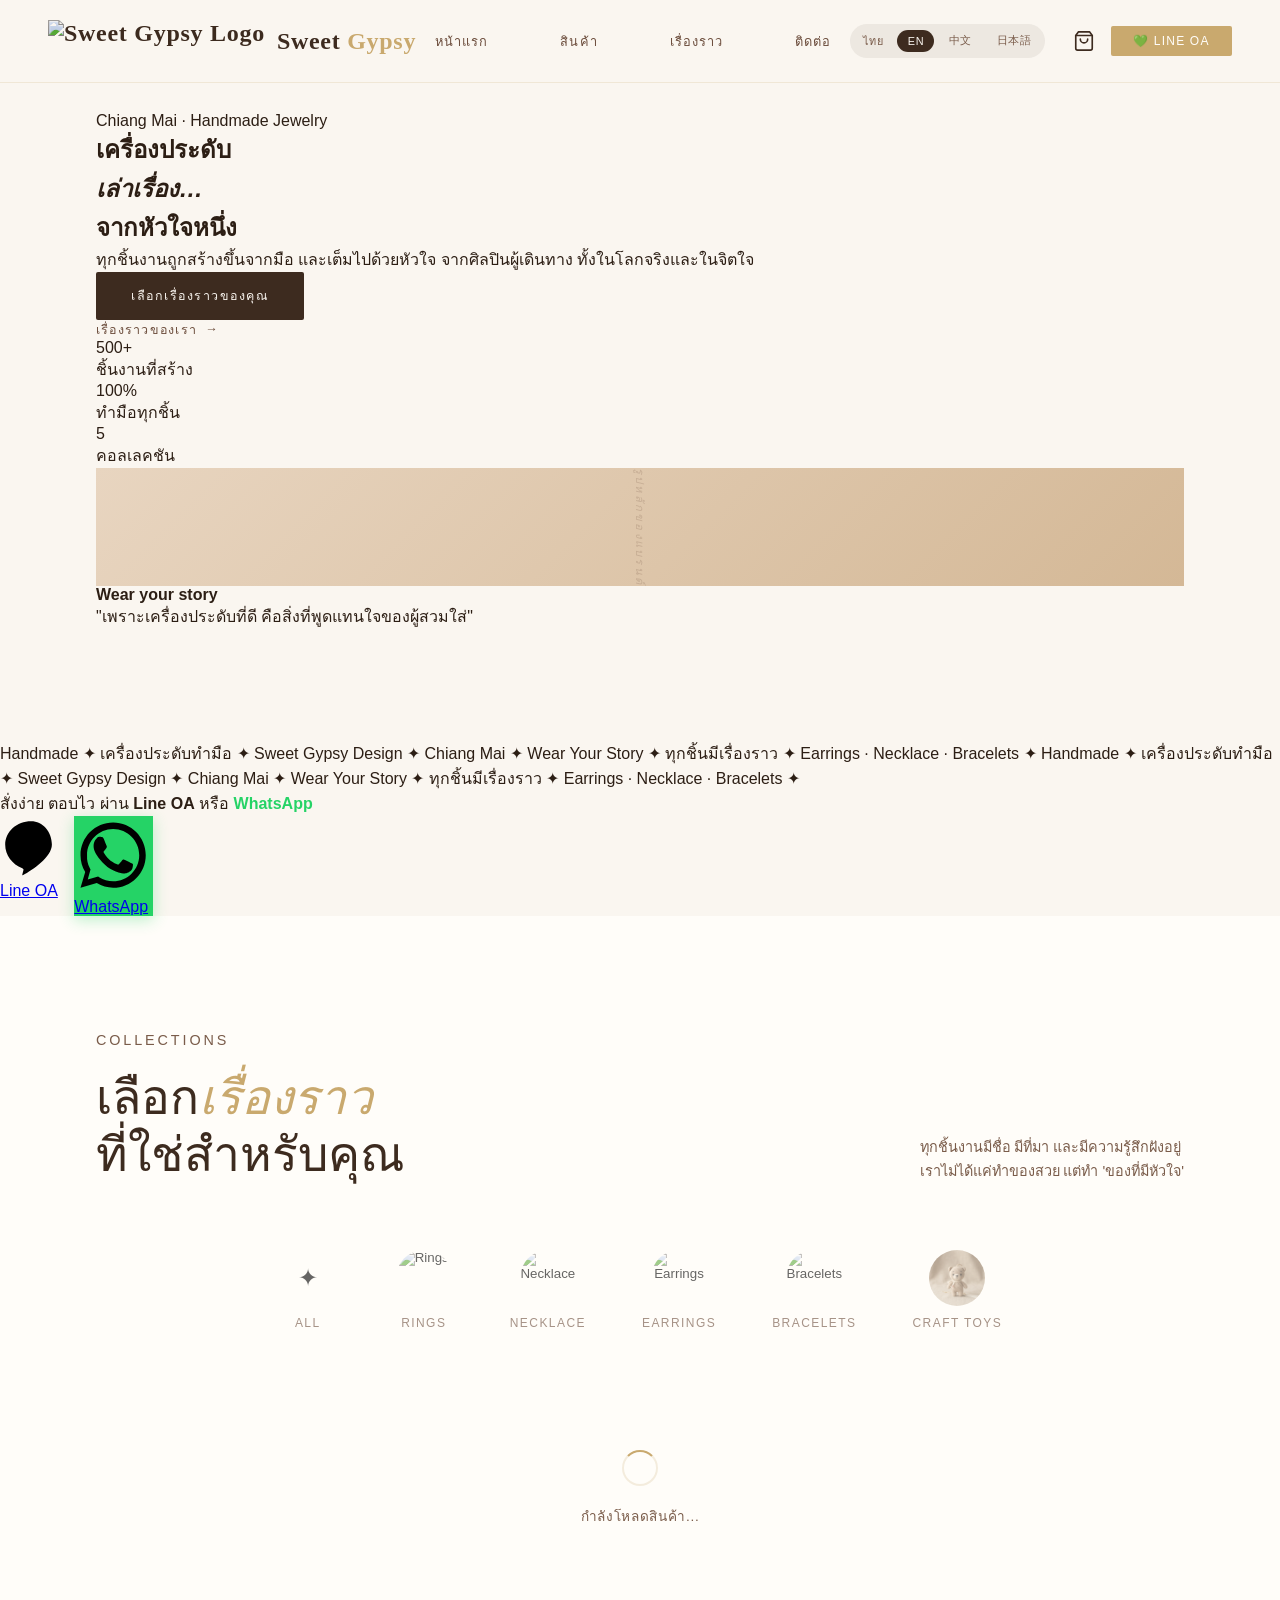
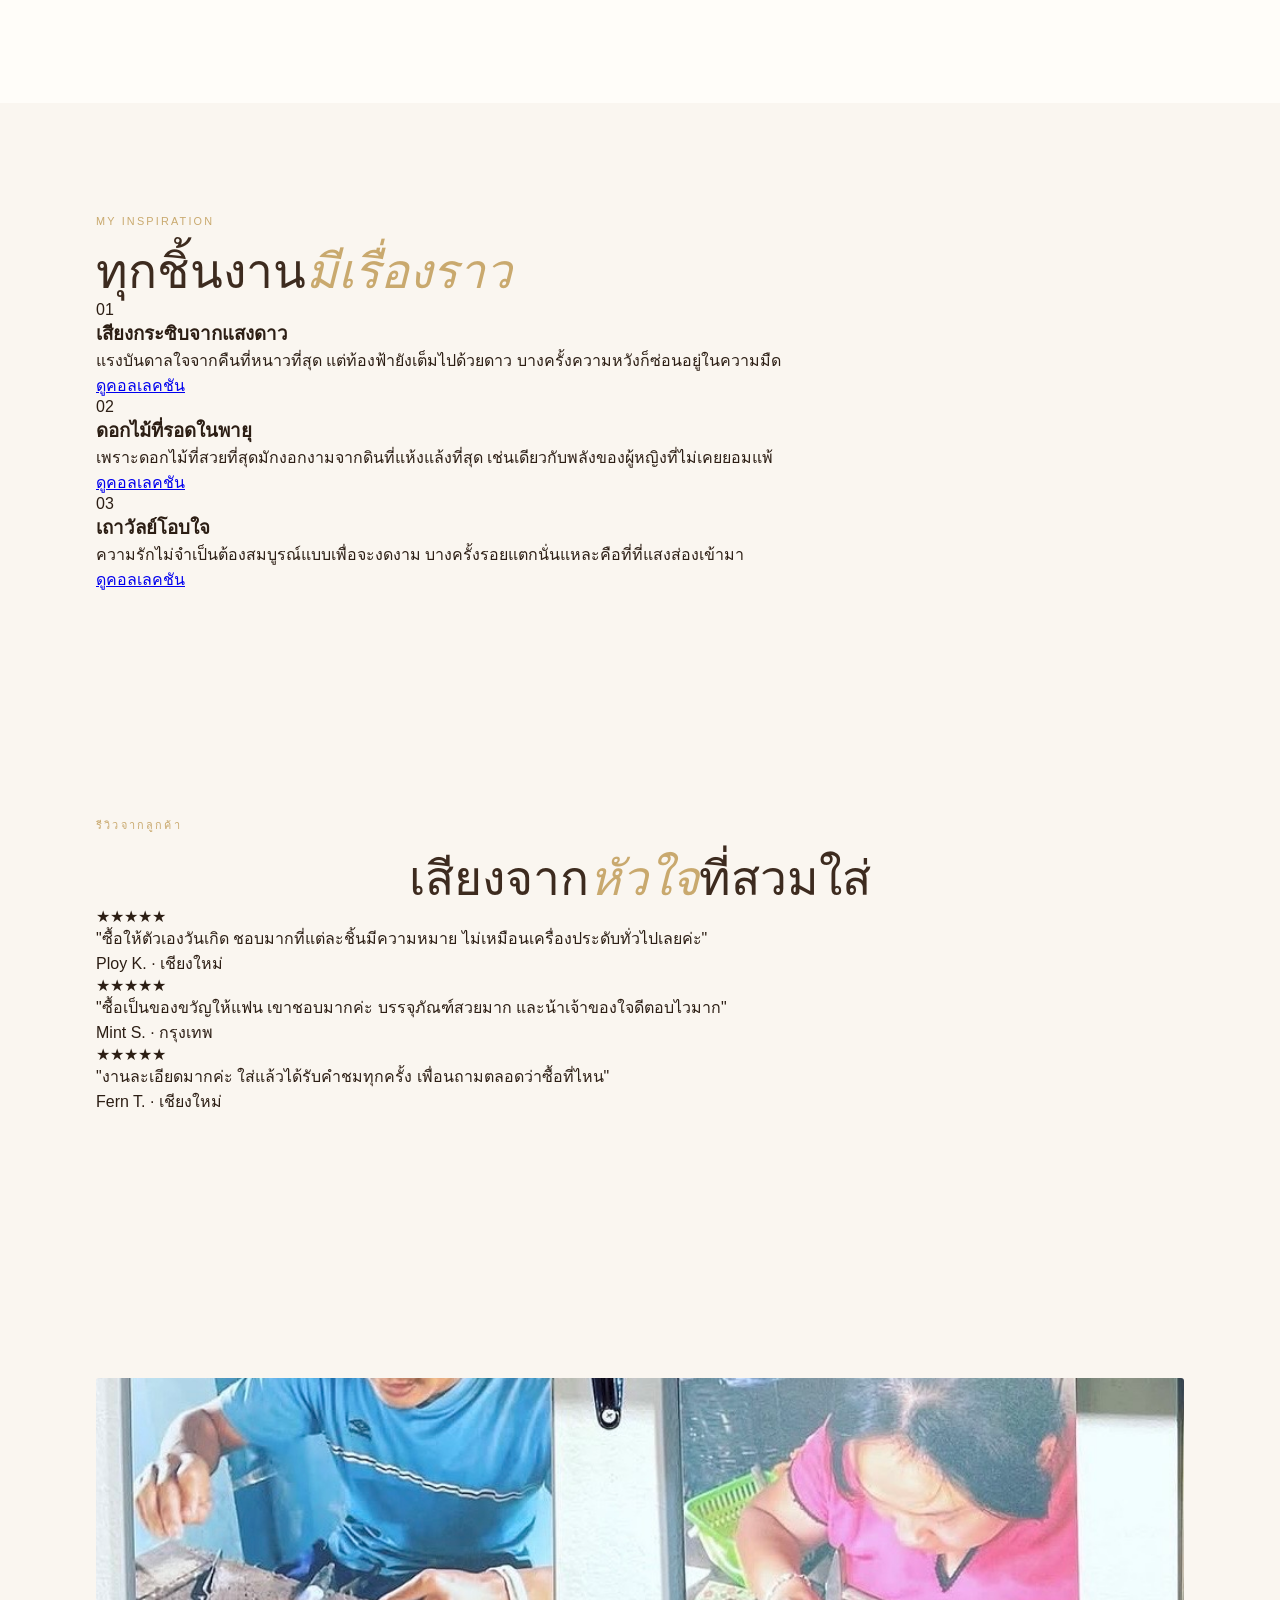
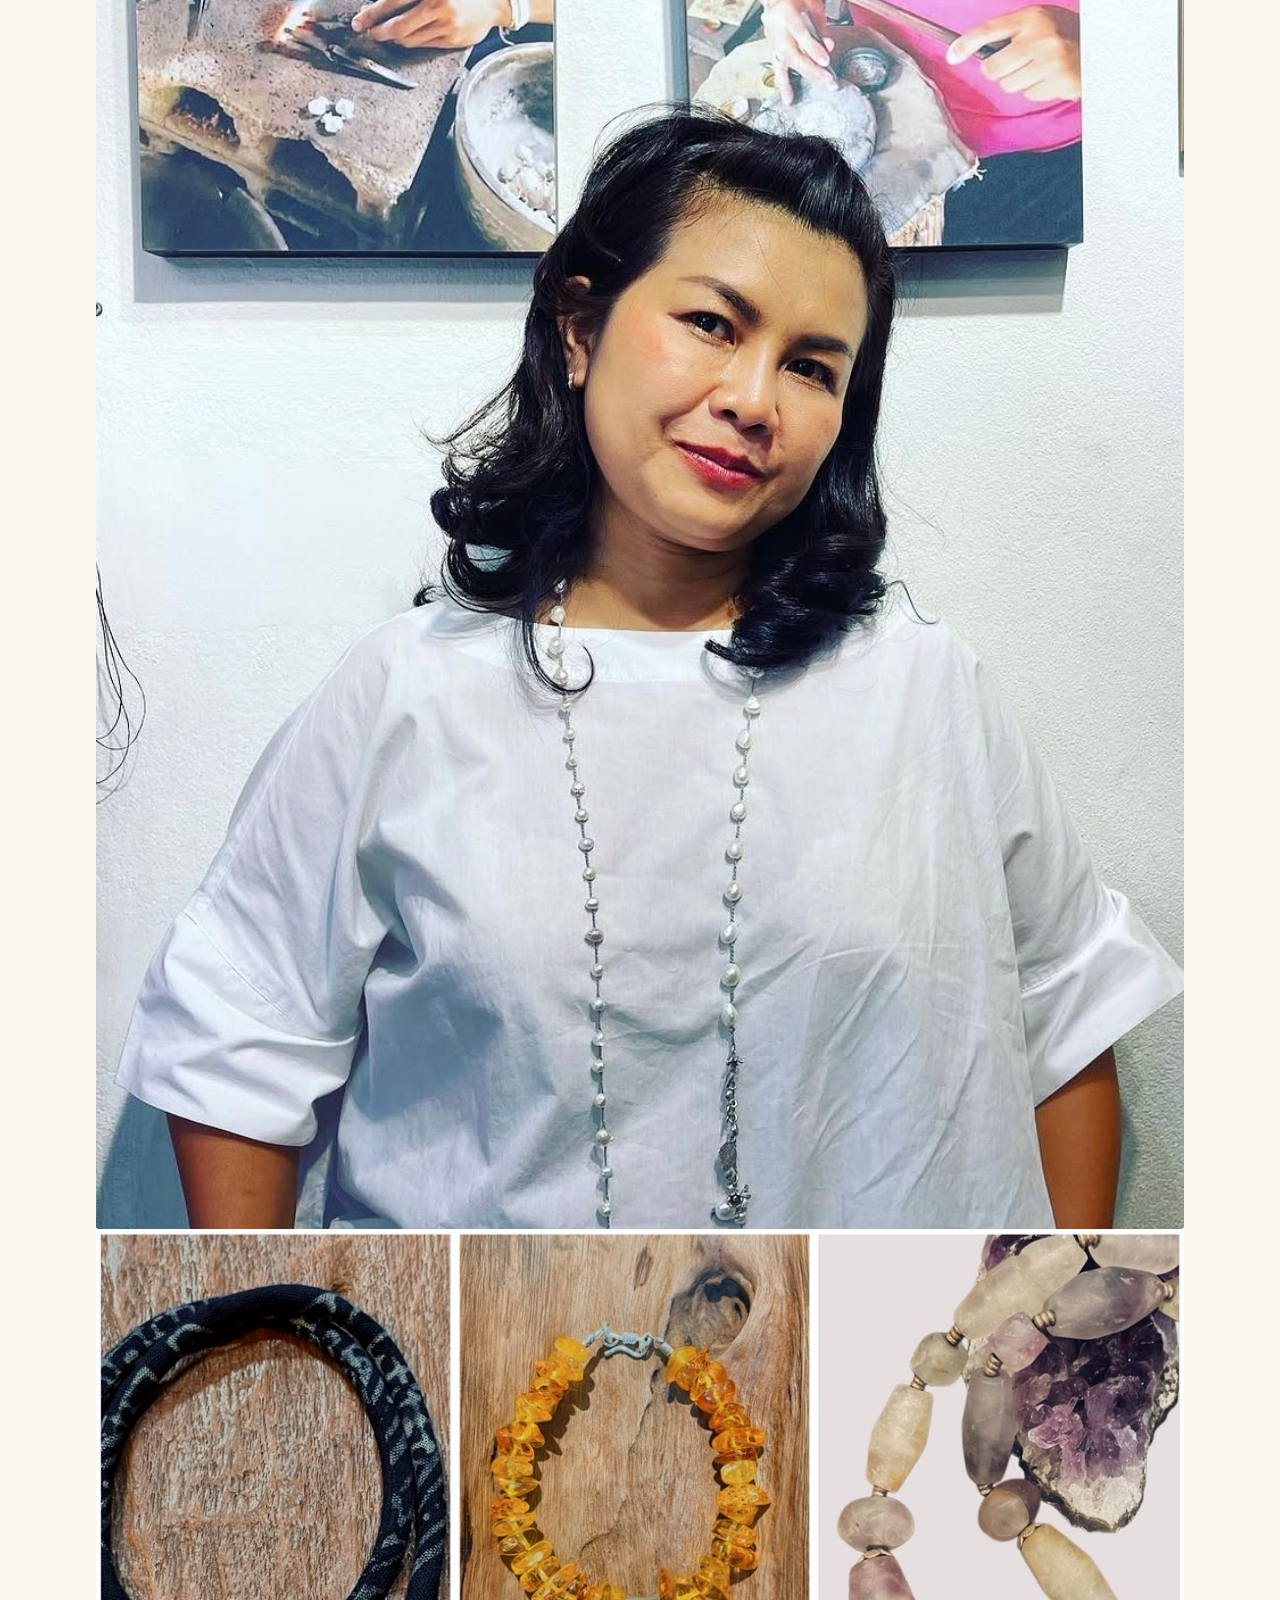
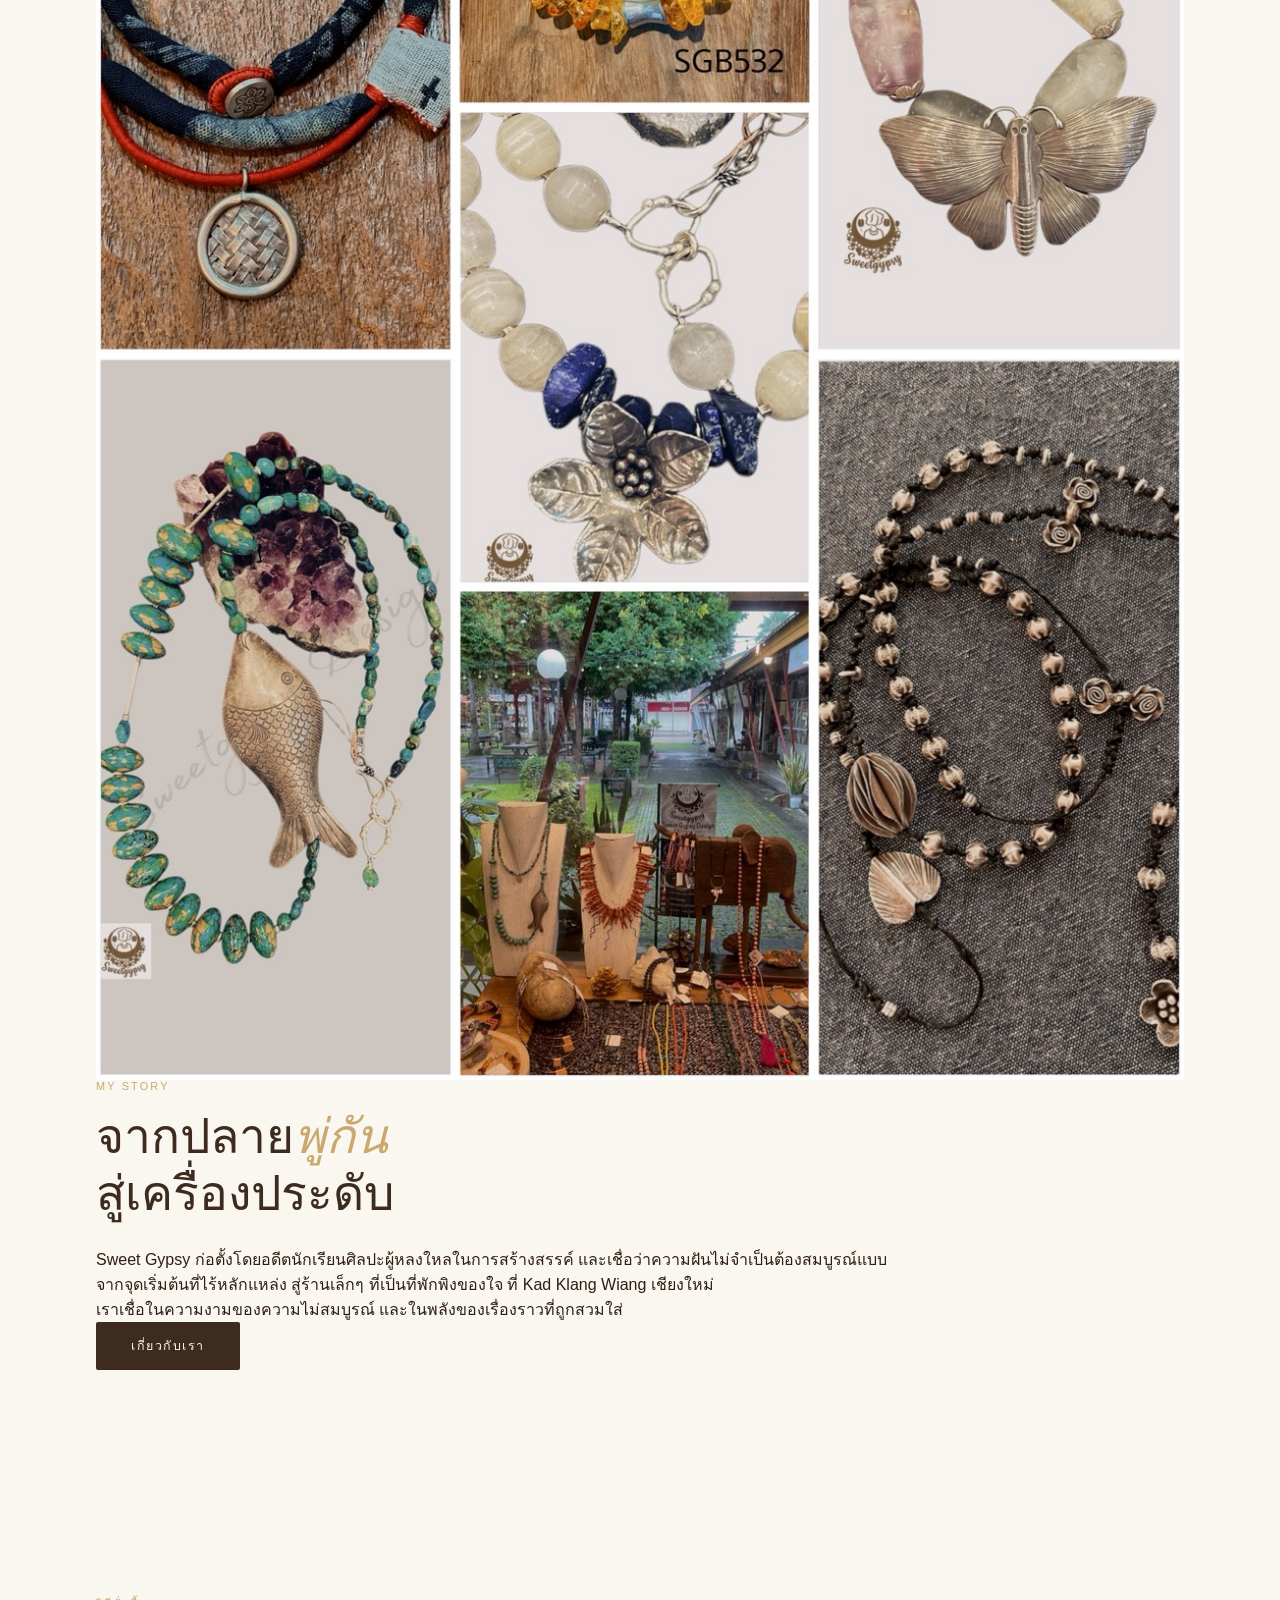
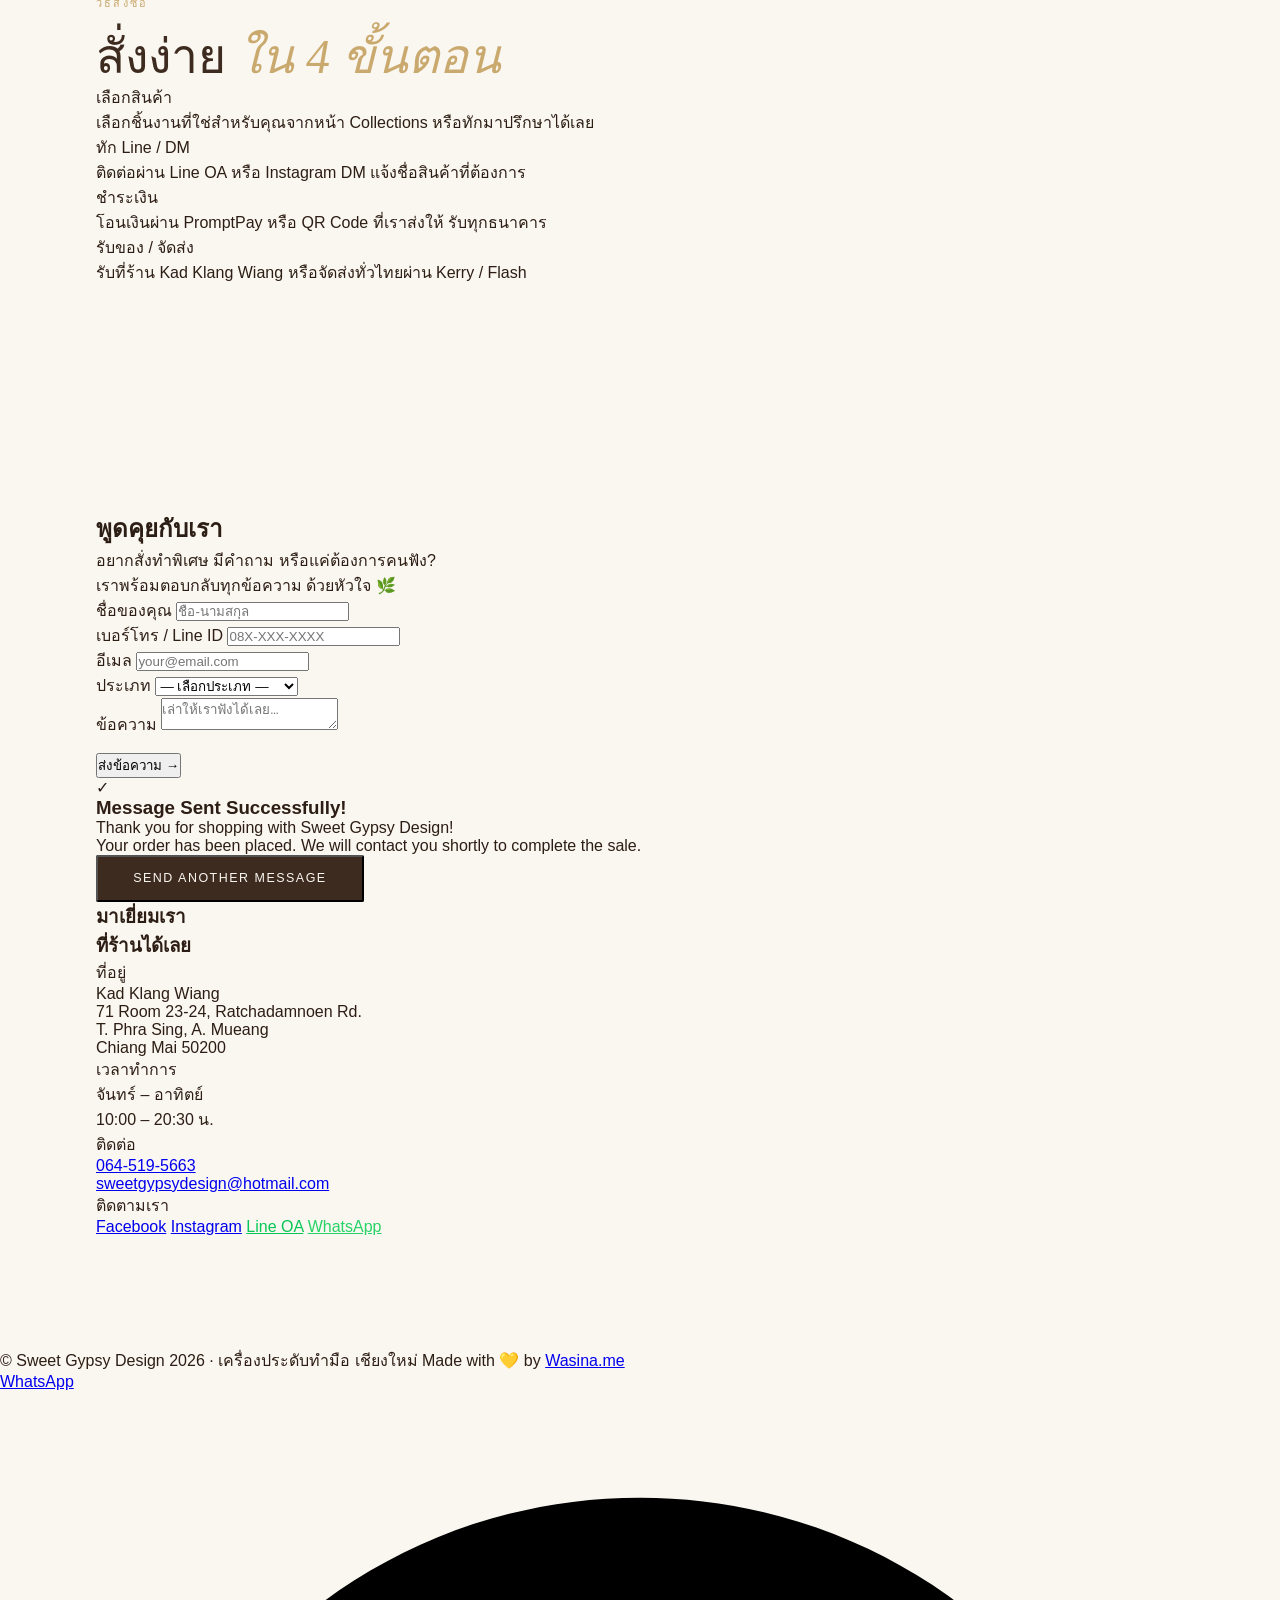
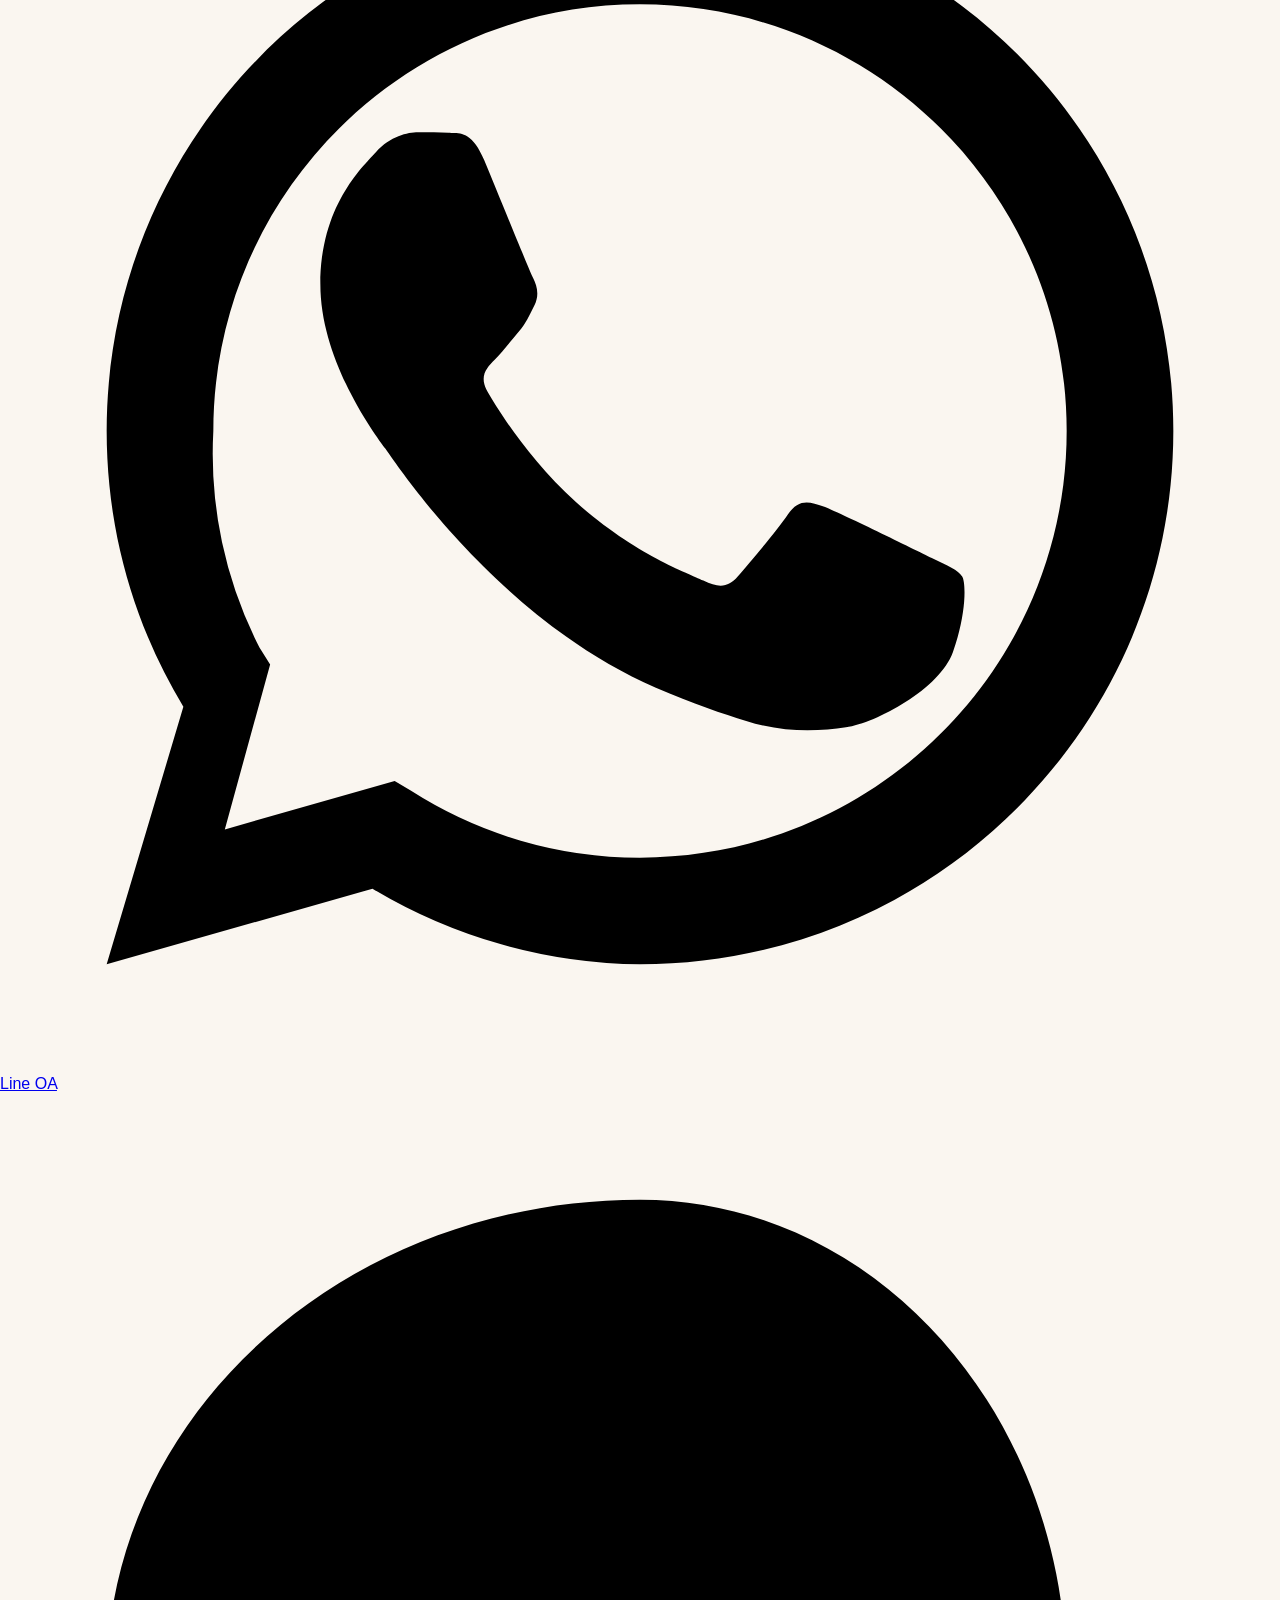
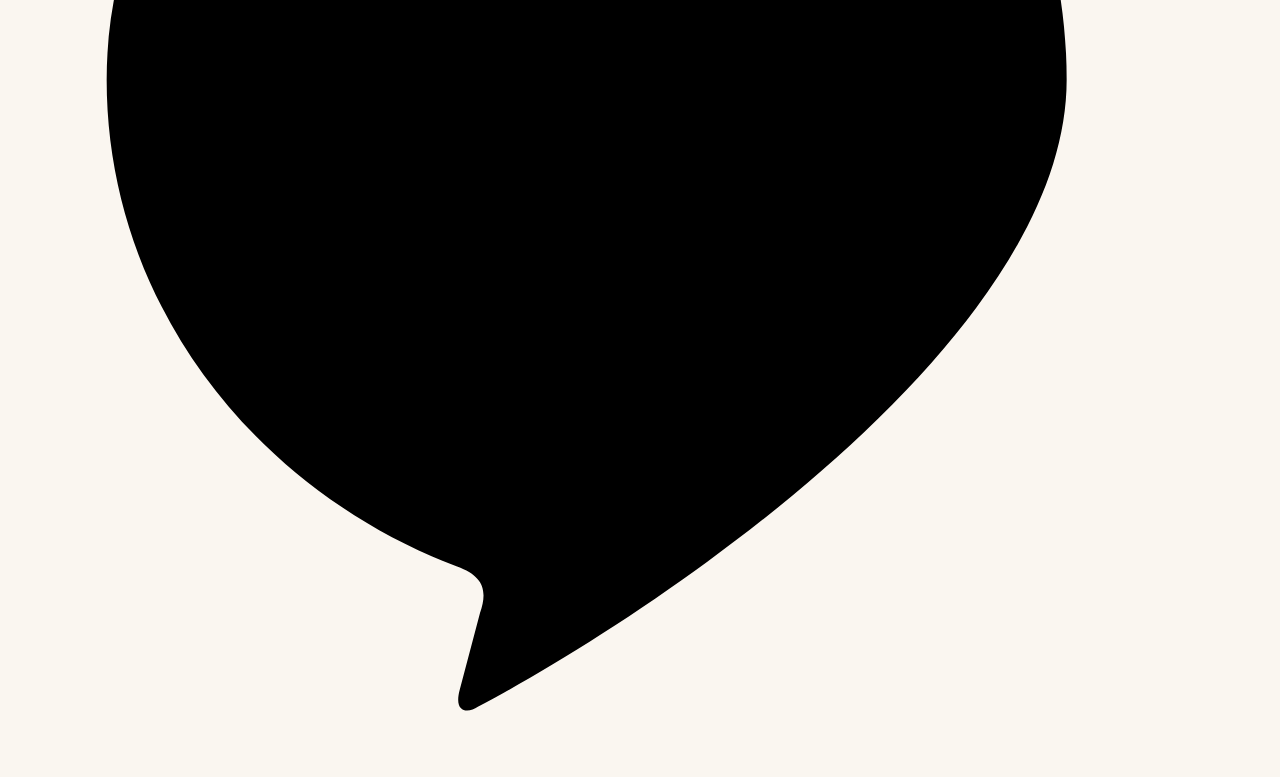
==== commit 4b0375a8: "Add page info and Couple iMag Owner and Fix Details" ====
--- a/index.html
+++ b/index.html
@@ -70,6 +70,7 @@
   <link rel="stylesheet" href="css/magnifier.css?v=4">
   <link rel="stylesheet" href="css/cart.css?v=2">
   <link rel="stylesheet" href="css/aboutme.css?v=1">
+
   <link rel="stylesheet" href="css/responsive.css?v=6">
 
   <!-- Web3Forms client script — handles hCaptcha automatically, no site key needed -->
@@ -335,10 +336,10 @@
   <section class="story" id="story">
     <div class="story-imgs">
       <div class="story-img-wrap-1">
-        <div class="img-ph ph-5 h-full">รูปศิลปิน</div>
+        <img src="img/9DE85687-1AF9-46D4-898D-E0E3C50B1596.jpg" alt="ศิลปิน Sweet Gypsy Design">
       </div>
       <div class="story-img-wrap-2">
-        <div class="img-ph ph-1 h-full">รูปงาน</div>
+        <img src="img/S__2088962.jpg" alt="ผลงาน Sweet Gypsy Design">
       </div>
     </div>
     <div class="story-content">
@@ -694,6 +695,7 @@
         <div class="aboutme-section-body">
           <p data-i18n="aboutme_s1_p1">ร้านเครื่องประดับทำมือ ที่เกิดจากความฝันเล็กๆ ของศิลปินผู้เดินทาง
             ทั้งในโลกจริงและในจิตใจ ที่นี่… ทุกชิ้นงานถูกสร้างขึ้นจากมือ และเต็มไปด้วยหัวใจ</p>
+          <a href="more.html" class="btn-primary aboutme-more-btn" id="more-btn" data-i18n="more_btn">เพิ่มเติม →</a>
         </div>
       </div>
     </div>
@@ -701,7 +703,7 @@
     <!-- Section 2: ศิลปินนักเดินทาง -->
     <div class="aboutme-section">
       <div class="aboutme-section-img">
-        <img src="img/aboutme-journey.png" alt="Sweet Gypsy — เครื่องประดับทำมือ">
+        <img src="img/S__2105346.jpg" alt="Sweet Gypsy — เครื่องประดับทำมือ">
         <div class="aboutme-img-overlay"></div>
       </div>
       <div class="aboutme-section-text">
@@ -727,7 +729,7 @@
     <!-- Section 3: ร้าน Sweet Gypsy -->
     <div class="aboutme-section">
       <div class="aboutme-section-img">
-        <img src="img/aboutme-shop.png" alt="Sweet Gypsy — ร้านเครื่องประดับ เชียงใหม่">
+        <img src="img/S__31416360.jpg" alt="Sweet Gypsy — ร้านเครื่องประดับ เชียงใหม่">
         <div class="aboutme-img-overlay"></div>
       </div>
       <div class="aboutme-section-text">
@@ -790,13 +792,27 @@
       <p class="aboutme-bottom-text" data-i18n="aboutme_bottom_text">Sweet Gypsy
         ไม่ได้ขายแค่เครื่องประดับ<br>แต่มันคือเศษเสี้ยวของความทรงจำ ความกล้า และความรักในศิลปะ<br>ทุกชิ้นทำด้วยมือ
         และเต็มไปด้วยหัวใจ </p>
-      <a href="#" class="btn-primary" id="aboutme-back-btn" data-i18n="aboutme_back_btn">พูดคุยกับเรา →</a>
+      <div class="aboutme-bottom-btns">
+        <a href="#" class="btn-primary" id="aboutme-back-btn" data-i18n="aboutme_back_btn">พูดคุยกับเรา →</a>
+      </div>
     </div>
   </div>
 
   <!-- ═══════════════════════════════════════════════════════════
-       SCRIPTS (ordered by dependency)
-       ═══════════════════════════════════════════════════════════ -->
+       UNIVERSAL LIGHTBOX PHOTO VIEWER MODAL
+       ═══════════════════════════════════════════════════════════ -->
+  <div class="global-lightbox" id="main-lightbox" role="dialog" aria-modal="true" aria-label="Photo Viewer">
+    <div class="global-lightbox-backdrop" onclick="closeMainLightbox()"></div>
+    <div class="global-lightbox-content">
+      <button class="global-lightbox-close" onclick="closeMainLightbox()" aria-label="Close viewer">&times;</button>
+      <div class="global-lightbox-img-wrap">
+        <img id="main-lightbox-img" src="" alt="Zoomed view">
+      </div>
+    </div>
+  </div>
+
+  <!-- SCRIPTS (ordered by dependency) -->
+  <script src="https://cdnjs.cloudflare.com/ajax/libs/dompurify/3.2.6/purify.min.js"></script>
   <script src="js/security.js"></script>
   <script src="js/config.js"></script>
   <script src="js/i18n.js?v=5"></script>
@@ -807,10 +823,11 @@
   <script src="js/magnifier.js?v=3"></script>
   <script src="js/cart.js?v=2"></script>
   <script src="js/aboutme.js"></script>
+  <script src="js/lightbox.js?v=1"></script>
+
   <script src="js/main.js"></script>
   <script src="js/web3forms.js"></script>
 
-
 </body>
 
 </html>
--- a/css/base.css
+++ b/css/base.css
@@ -172,6 +172,14 @@
   overflow: hidden;
 }
 
+.story-img-wrap-1 img,
+.story-img-wrap-2 img {
+  width: 100%;
+  height: 100%;
+  object-fit: cover;
+  display: block;
+}
+
 .spacer-md {
   height: 1.5rem;
 }
@@ -356,6 +364,207 @@
   letter-spacing: .12em;
 }
 
+/* ═══════════════════════════════════════════════════════════
+   GLOBAL IMAGE LIGHTBOX VIEWER
+   ═══════════════════════════════════════════════════════════ */
+.global-lightbox {
+  position: fixed;
+  inset: 0;
+  z-index: 9999999;
+  display: flex;
+  align-items: center;
+  justify-content: center;
+  opacity: 0;
+  visibility: hidden;
+  pointer-events: none;
+  transition: opacity 0.12s ease-out, visibility 0.12s ease-out;
+  will-change: opacity, visibility;
+}
+
+.global-lightbox.active {
+  opacity: 1;
+  visibility: visible;
+  pointer-events: auto;
+}
+
+.global-lightbox-backdrop {
+  position: absolute;
+  inset: 0;
+  background: rgba(20, 14, 10, 0.94);
+  backdrop-filter: blur(12px);
+  -webkit-backdrop-filter: blur(12px);
+  touch-action: manipulation;
+}
+
+.global-lightbox-content {
+  position: relative;
+  z-index: 2;
+  display: flex;
+  flex-direction: column;
+  align-items: center;
+  justify-content: center;
+  max-width: 92vw;
+  max-height: 92vh;
+  padding: 1rem;
+  transform: scale(0.97);
+  transition: transform 0.12s ease-out;
+  will-change: transform;
+}
+
+.global-lightbox.active .global-lightbox-content {
+  transform: scale(1);
+}
+
+.global-lightbox-close {
+  position: fixed !important;
+  top: 1.5rem !important;
+  right: 1.5rem !important;
+  background: rgba(30, 20, 14, 0.85);
+  border: 1.5px solid var(--gold, #c9a96e);
+  color: var(--cream, #faf6f0);
+  width: 46px;
+  height: 46px;
+  border-radius: 50%;
+  font-size: 1.8rem;
+  cursor: pointer;
+  display: flex;
+  align-items: center;
+  justify-content: center;
+  transition: transform 0.1s ease, background-color 0.1s ease;
+  line-height: 1;
+  z-index: 10000000;
+  box-shadow: 0 8px 24px rgba(0, 0, 0, 0.5);
+  backdrop-filter: blur(8px);
+  touch-action: manipulation;
+  -webkit-tap-highlight-color: transparent;
+}
+
+.global-lightbox-close:hover,
+.global-lightbox-close:active {
+  background: var(--gold, #c9a96e);
+  color: #1e130c;
+  transform: scale(1.1);
+}
+
+.global-lightbox-nav {
+  position: fixed !important;
+  top: 50% !important;
+  transform: translateY(-50%) !important;
+  background: rgba(30, 20, 14, 0.8);
+  border: 1.5px solid var(--gold, #c9a96e);
+  color: var(--cream, #faf6f0);
+  width: 52px;
+  height: 52px;
+  border-radius: 50%;
+  font-size: 1.8rem;
+  cursor: pointer;
+  display: flex;
+  align-items: center;
+  justify-content: center;
+  transition: transform 0.1s ease, background-color 0.1s ease;
+  z-index: 10000000;
+  user-select: none;
+  backdrop-filter: blur(8px);
+  box-shadow: 0 8px 24px rgba(0, 0, 0, 0.5);
+  touch-action: manipulation;
+  -webkit-tap-highlight-color: transparent;
+}
+
+.global-lightbox-nav:hover,
+.global-lightbox-nav:active {
+  background: var(--gold, #c9a96e);
+  color: #1e130c;
+  transform: translateY(-50%) scale(1.12);
+}
+
+.global-lightbox-nav.prev {
+  left: 2rem !important;
+}
+
+.global-lightbox-nav.next {
+  right: 2rem !important;
+}
+
+.global-lightbox-img-wrap {
+  max-width: 82vw;
+  max-height: 75vh;
+  border-radius: 16px;
+  overflow: hidden;
+  box-shadow: 0 24px 70px rgba(0, 0, 0, 0.85), 0 0 0 1.5px rgba(201, 169, 110, 0.45);
+  background: #150d09;
+  display: flex;
+  align-items: center;
+  justify-content: center;
+}
+
+.global-lightbox-img-wrap img {
+  max-width: 100%;
+  max-height: 75vh;
+  object-fit: contain;
+  display: block;
+  border-radius: 16px;
+  transition: none !important;
+}
+
+.global-lightbox-caption {
+  margin-top: 1.2rem;
+  display: flex;
+  align-items: center;
+  gap: 1rem;
+  background: rgba(30, 20, 14, 0.8);
+  border: 1px solid rgba(201, 169, 110, 0.35);
+  padding: 0.45rem 1.4rem;
+  border-radius: 30px;
+  backdrop-filter: blur(8px);
+  color: var(--cream, #faf6f0);
+  font-family: var(--body-font), sans-serif;
+  font-size: 0.95rem;
+}
+
+.global-lightbox-badge {
+  background: rgba(201, 169, 110, 0.22);
+  border: 1px solid var(--gold, #c9a96e);
+  color: var(--gold, #c9a96e);
+  padding: 0.25rem 0.85rem;
+  border-radius: 20px;
+  font-size: 0.82rem;
+  font-weight: 500;
+}
+
+.global-lightbox-counter {
+  color: var(--gold, #c9a96e);
+  opacity: 0.95;
+  font-size: 0.9rem;
+  letter-spacing: 0.12em;
+  font-weight: 500;
+}
+
+/* Zoom cursor styling for inspectable images */
+.zoomable-img,
+.product-img-dynamic,
+.aboutme-section-img img,
+.story-imgs img,
+.more-img-card img,
+.more-gallery-item img,
+#modal-main-img {
+  cursor: zoom-in !important;
+}
+
+@media (max-width: 768px) {
+  .global-lightbox-nav.prev {
+    left: 0.5rem;
+    width: 40px;
+    height: 40px;
+    font-size: 1.3rem;
+  }
+  .global-lightbox-nav.next {
+    right: 0.5rem;
+    width: 40px;
+    height: 40px;
+    font-size: 1.3rem;
+  }
+}
+
 /* Footer */
 html.lang-th .footer-bar {
   font-weight: 300;
--- a/css/aboutme.css
+++ b/css/aboutme.css
@@ -74,10 +74,12 @@
   position: absolute;
   inset: 0;
   background-image: url('https://res.cloudinary.com/dbc2ma9xe/image/upload/v1784448869/images_6_gyp1au.jpg');
-  background-size: 80%; /* Adjust size of watermark */
+  background-size: 80%;
+  /* Adjust size of watermark */
   background-position: center;
   background-repeat: no-repeat;
-  opacity: 0.08; /* Faded watermark background */
+  opacity: 0.08;
+  /* Faded watermark background */
   z-index: 0;
   pointer-events: none;
   mix-blend-mode: multiply;
@@ -256,6 +258,11 @@
 
 .aboutme-section-body p:last-child {
   margin-bottom: 0;
+}
+
+.aboutme-more-btn {
+  margin-top: 1.8rem;
+  display: inline-block;
 }
 
 .aboutme-section-quote {
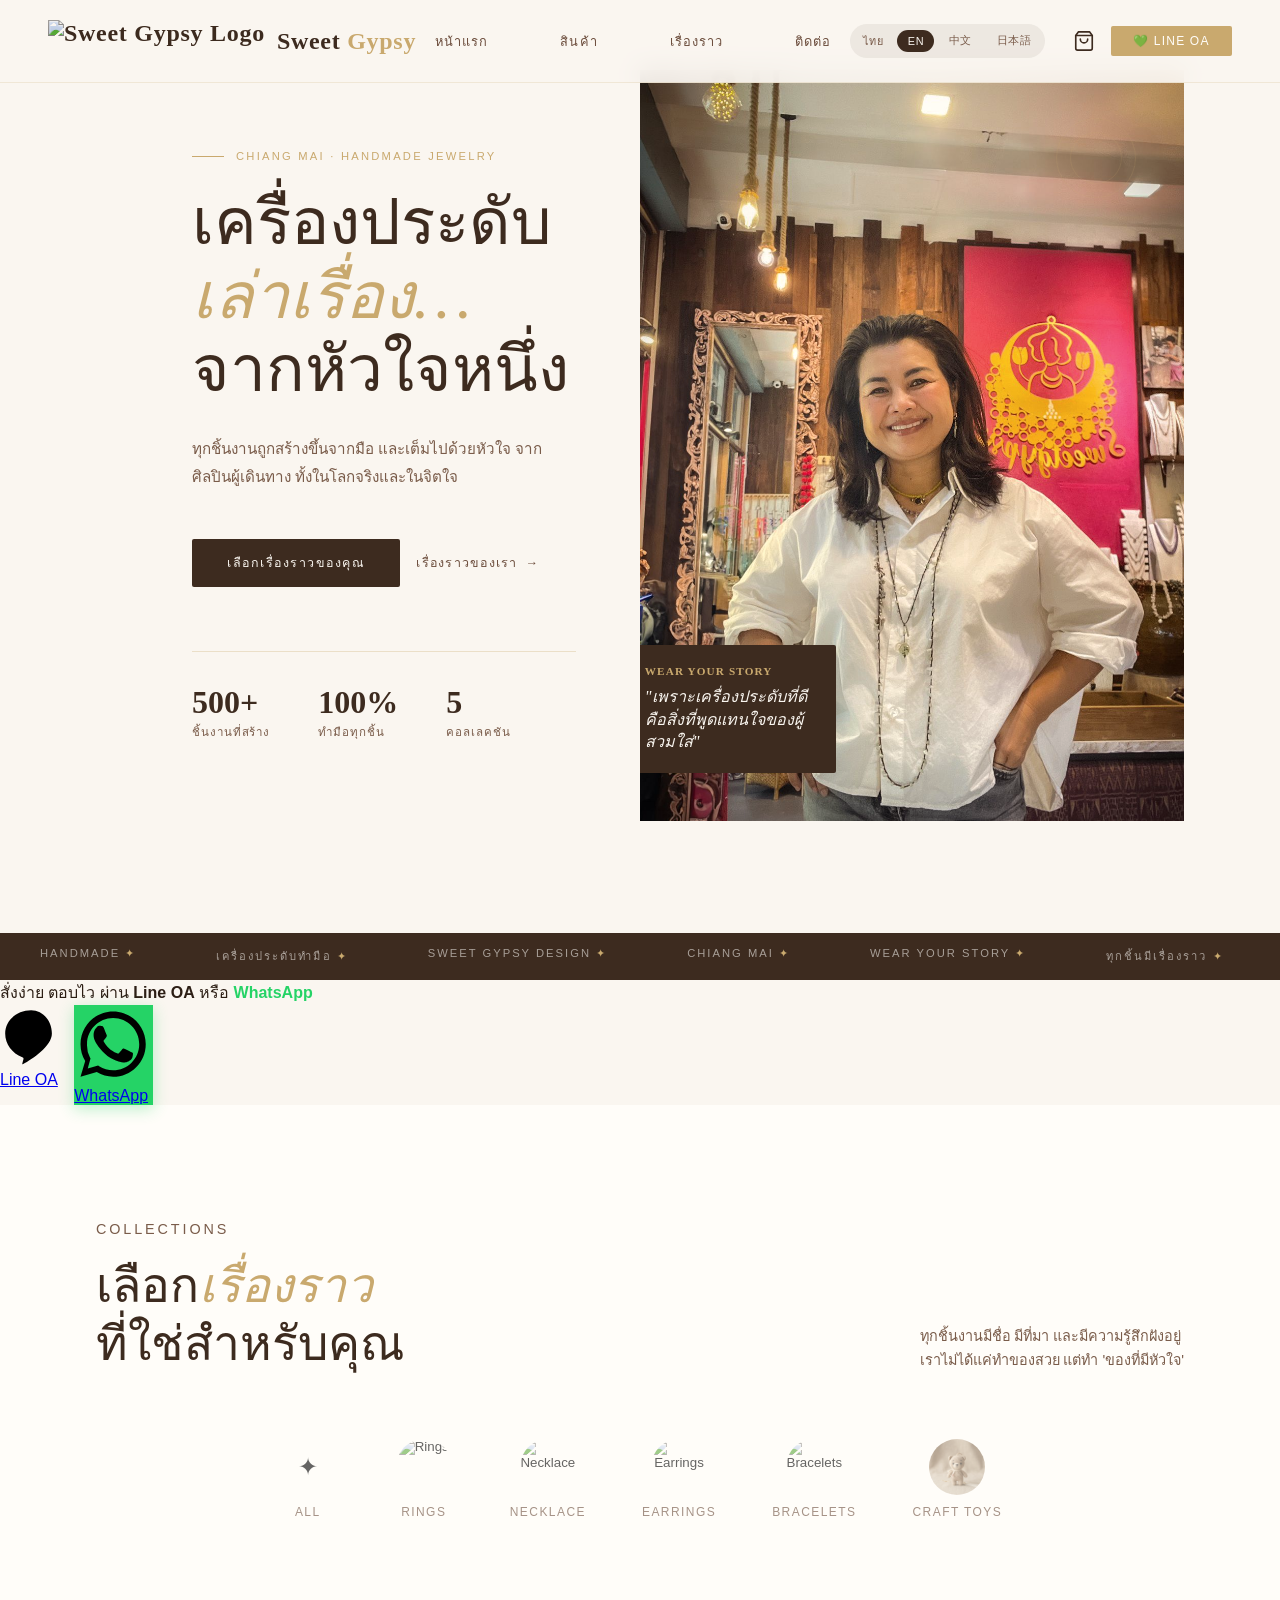
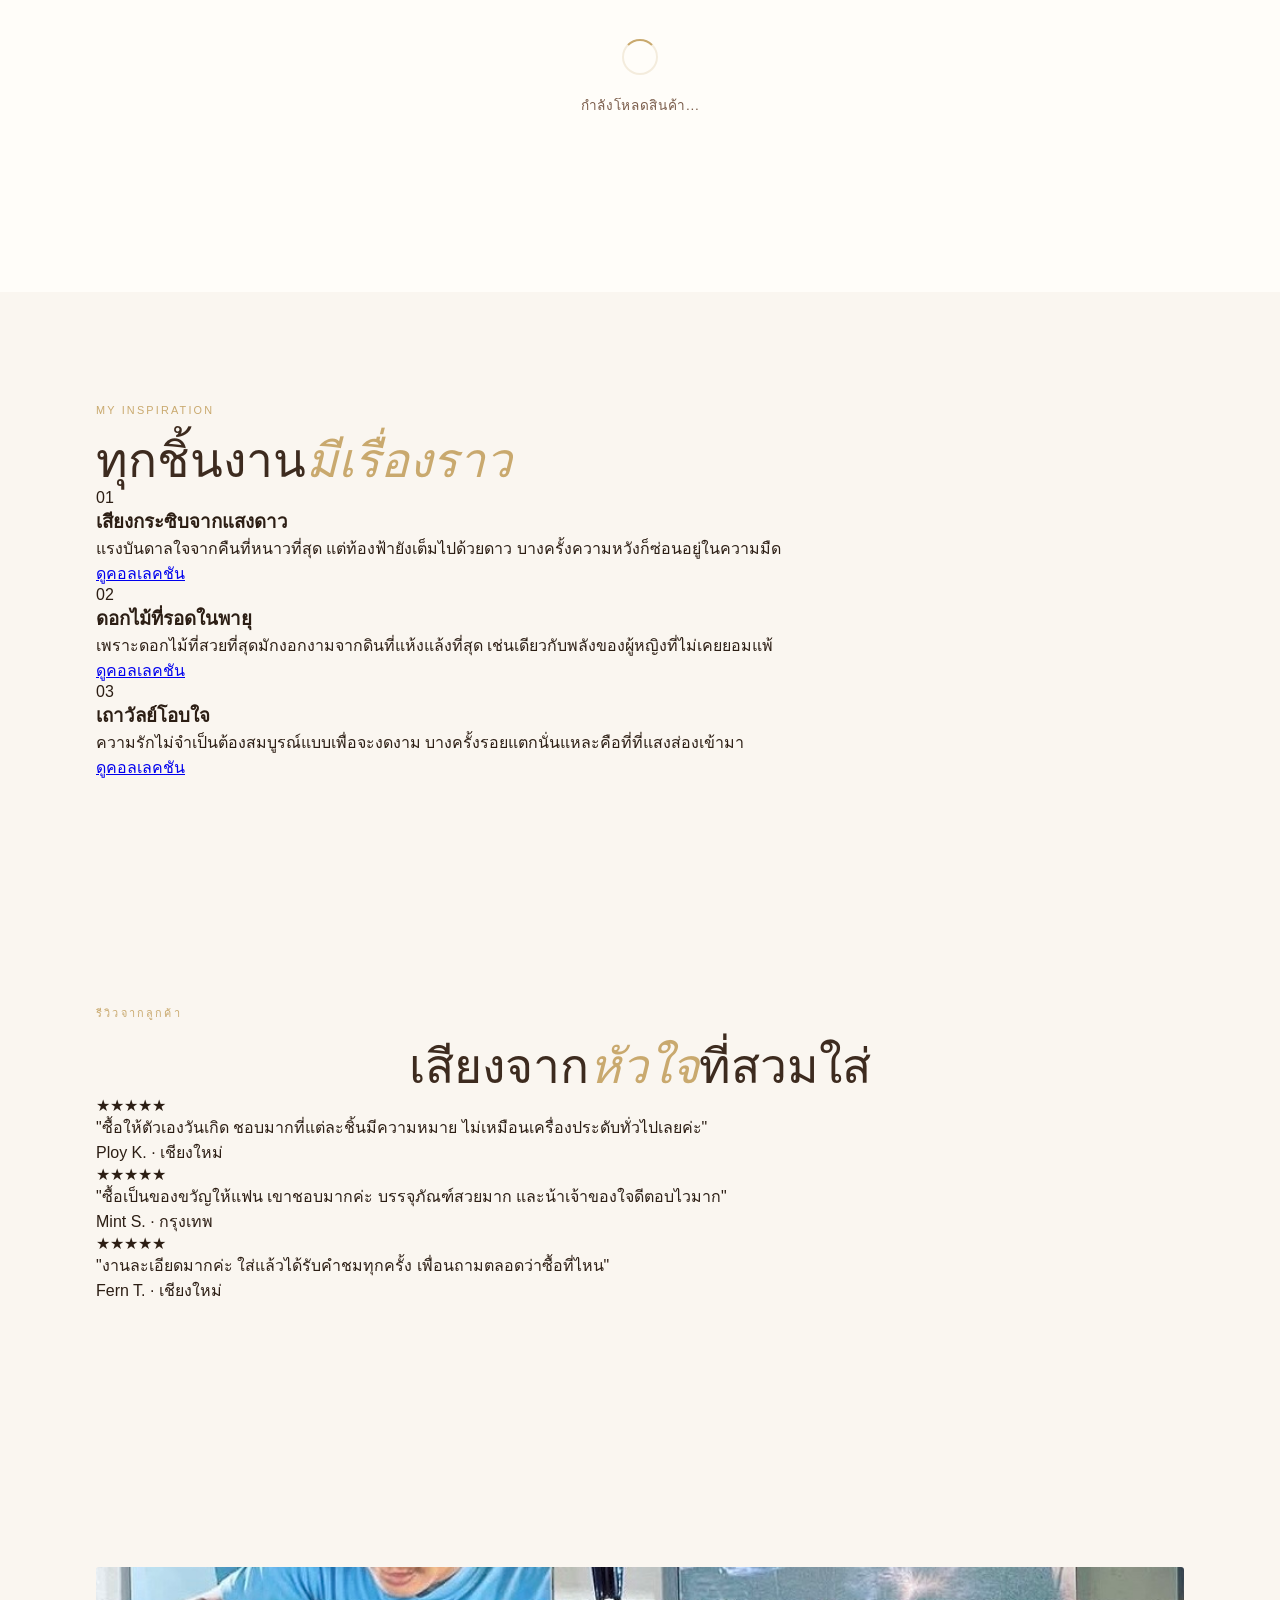
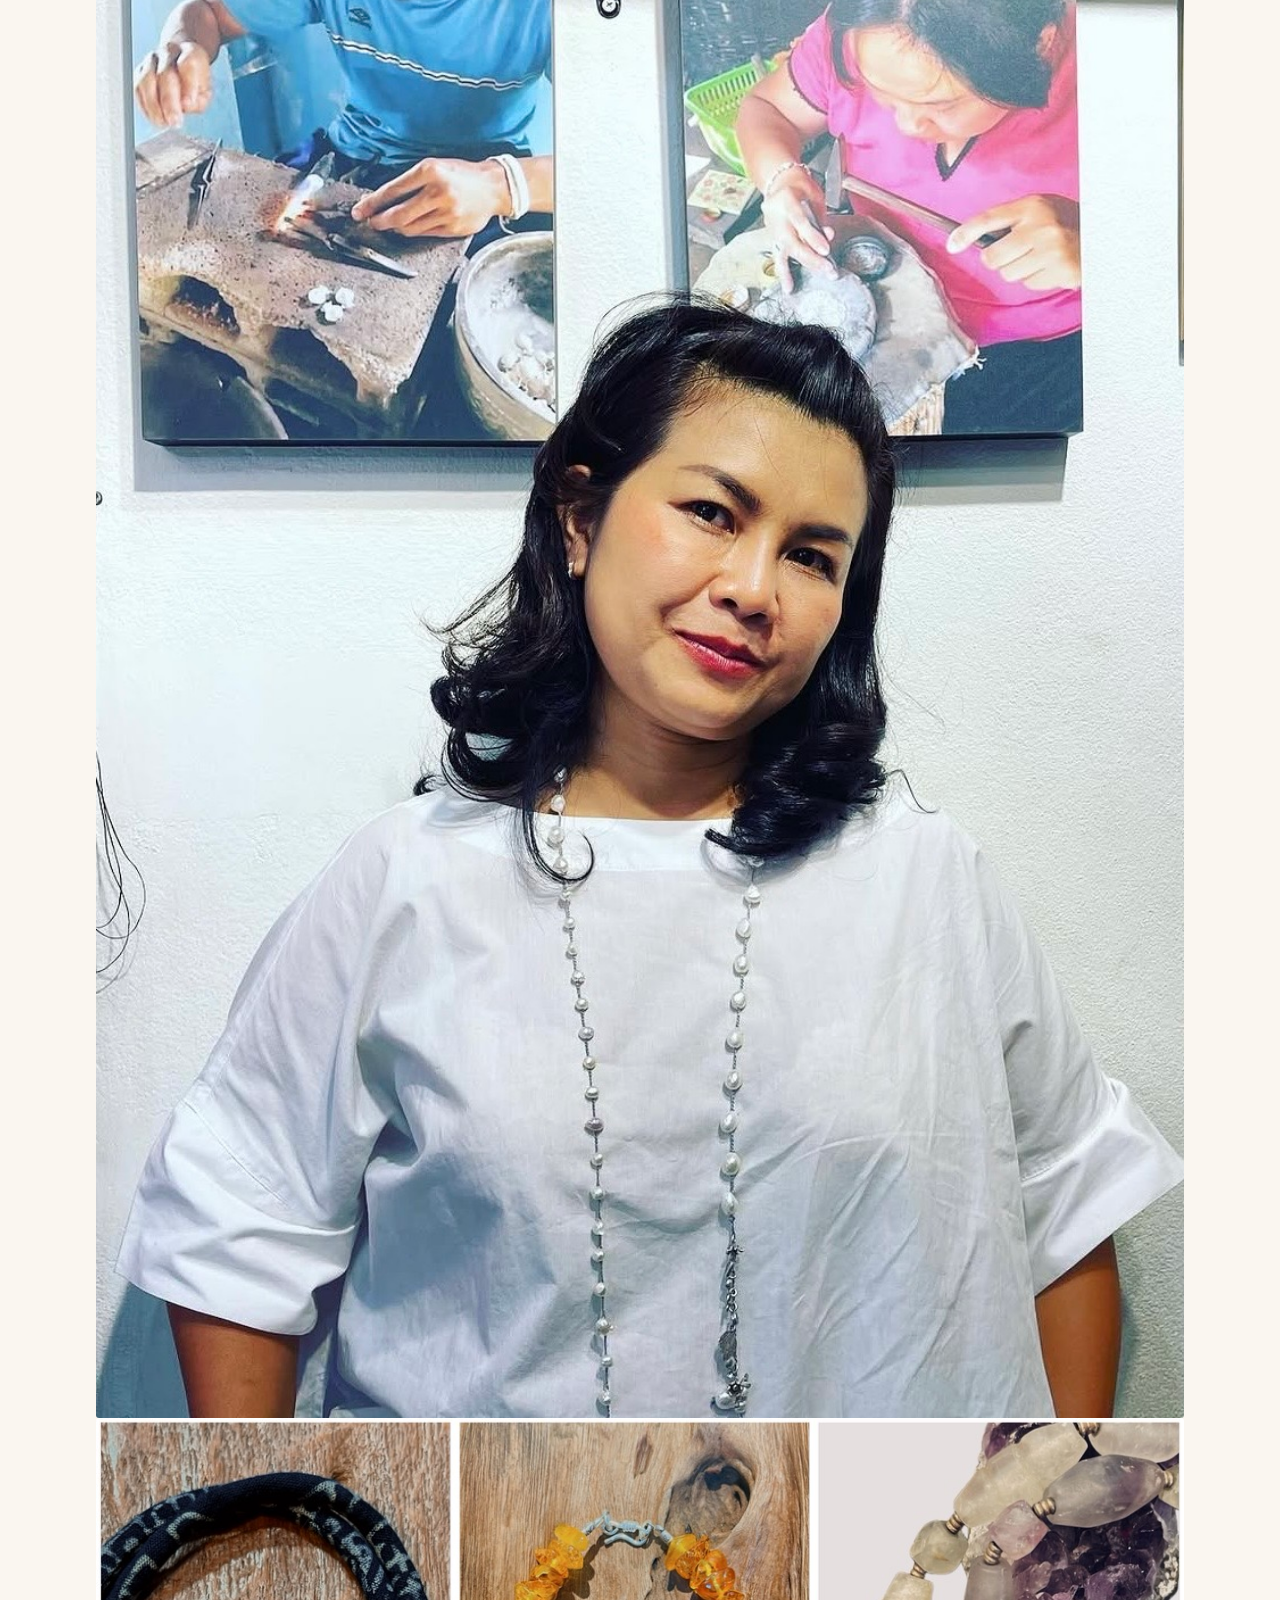
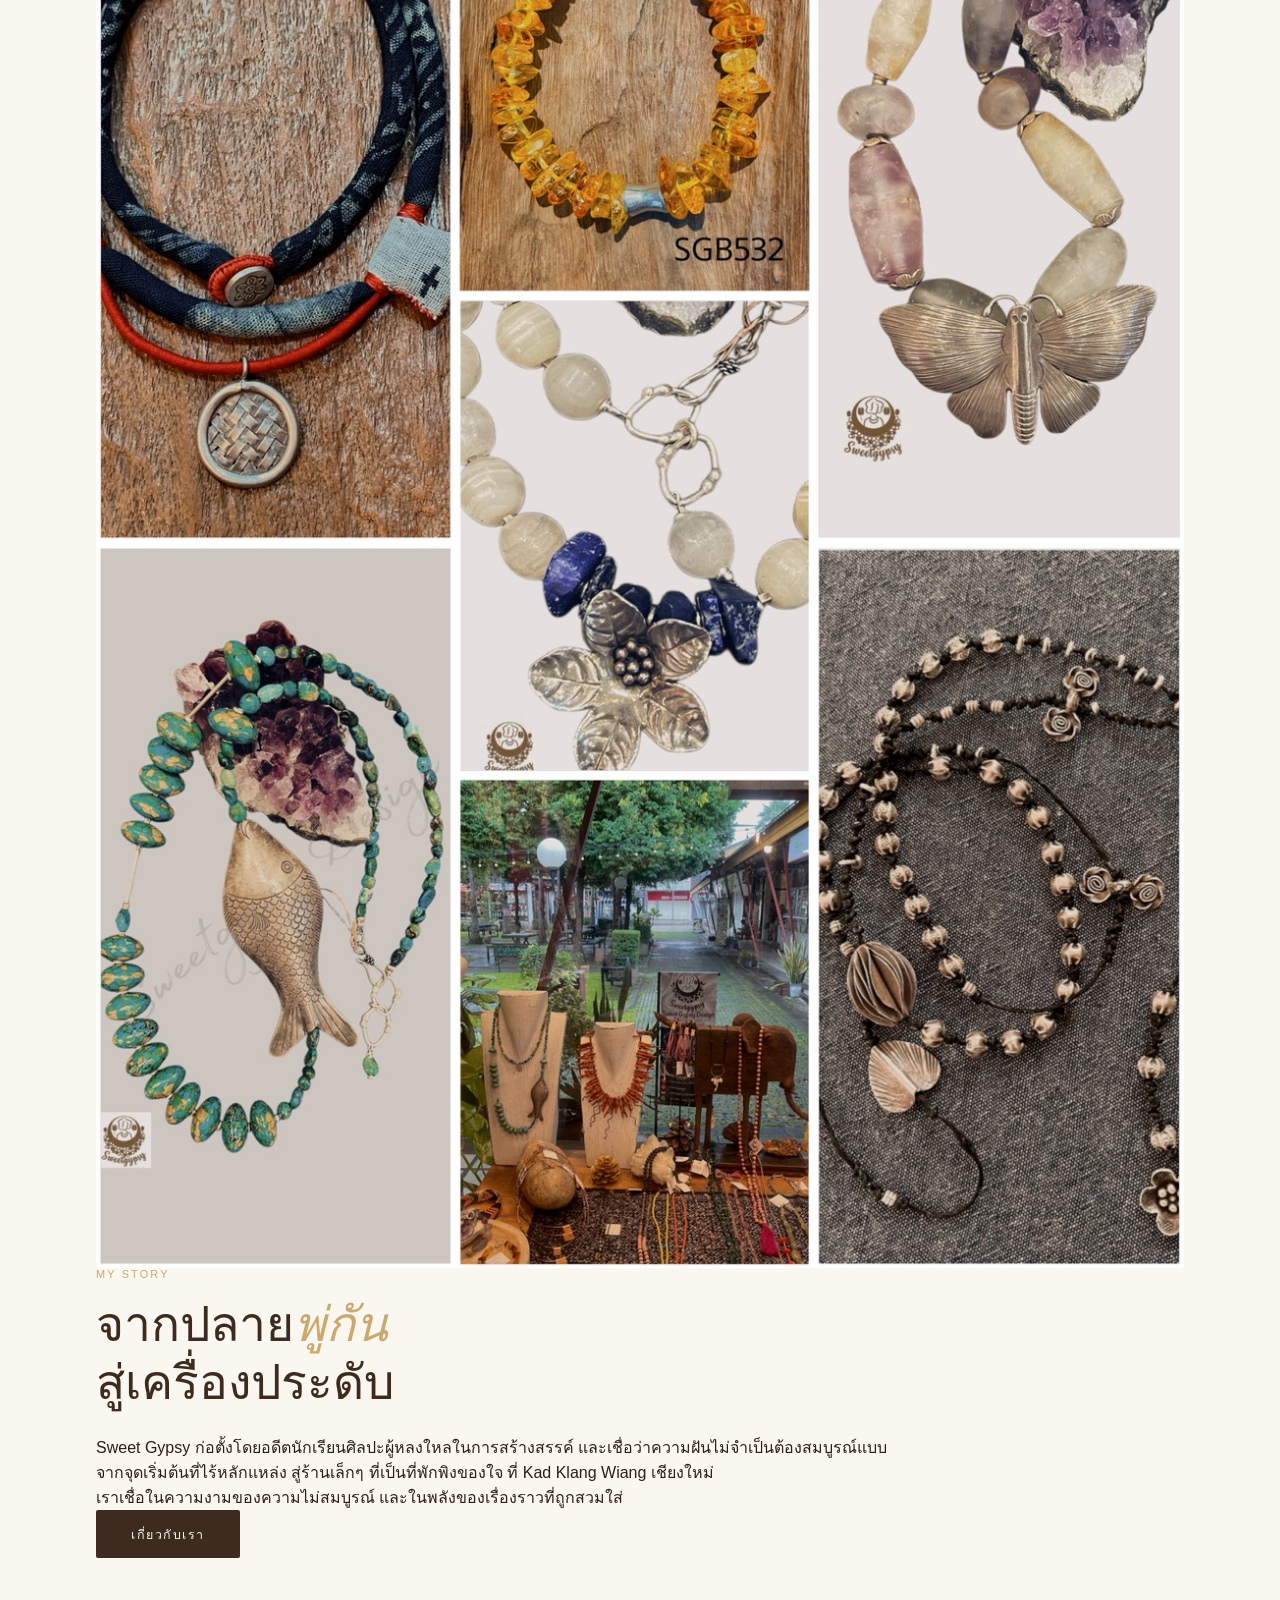
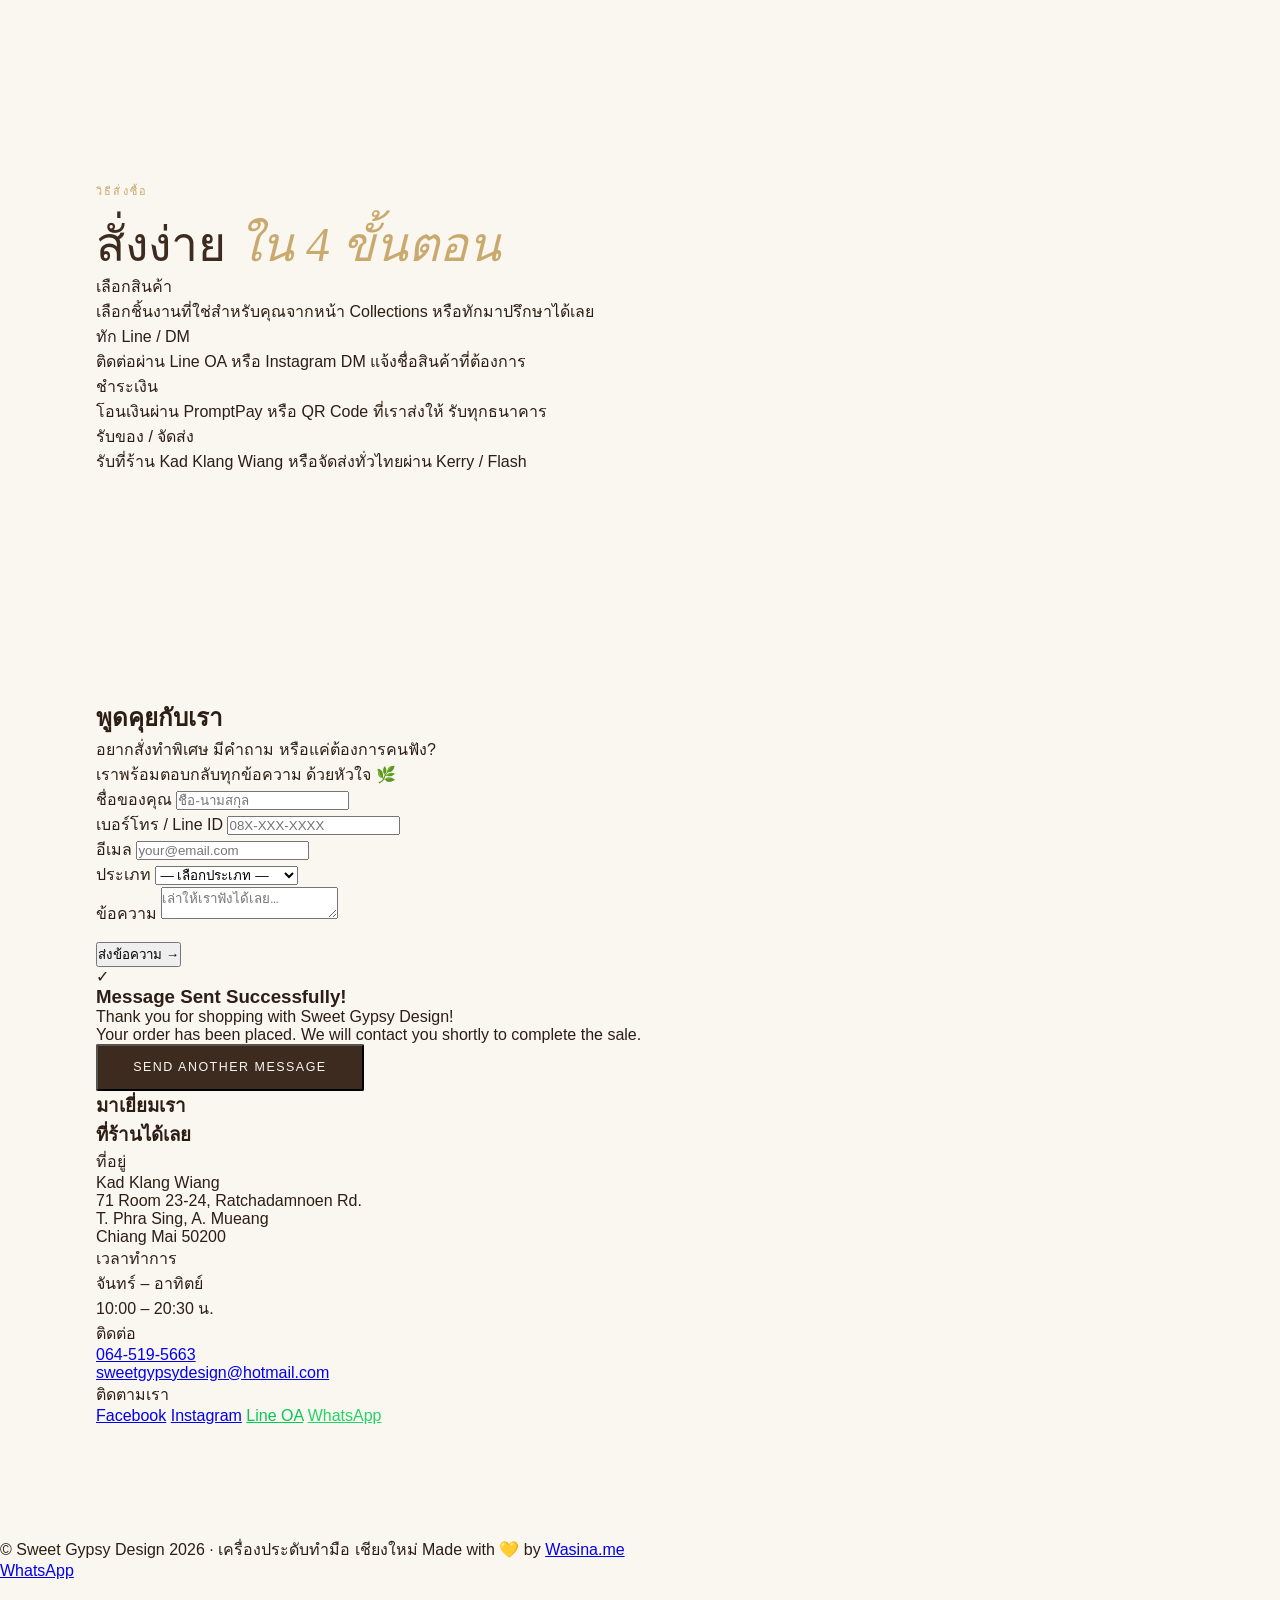
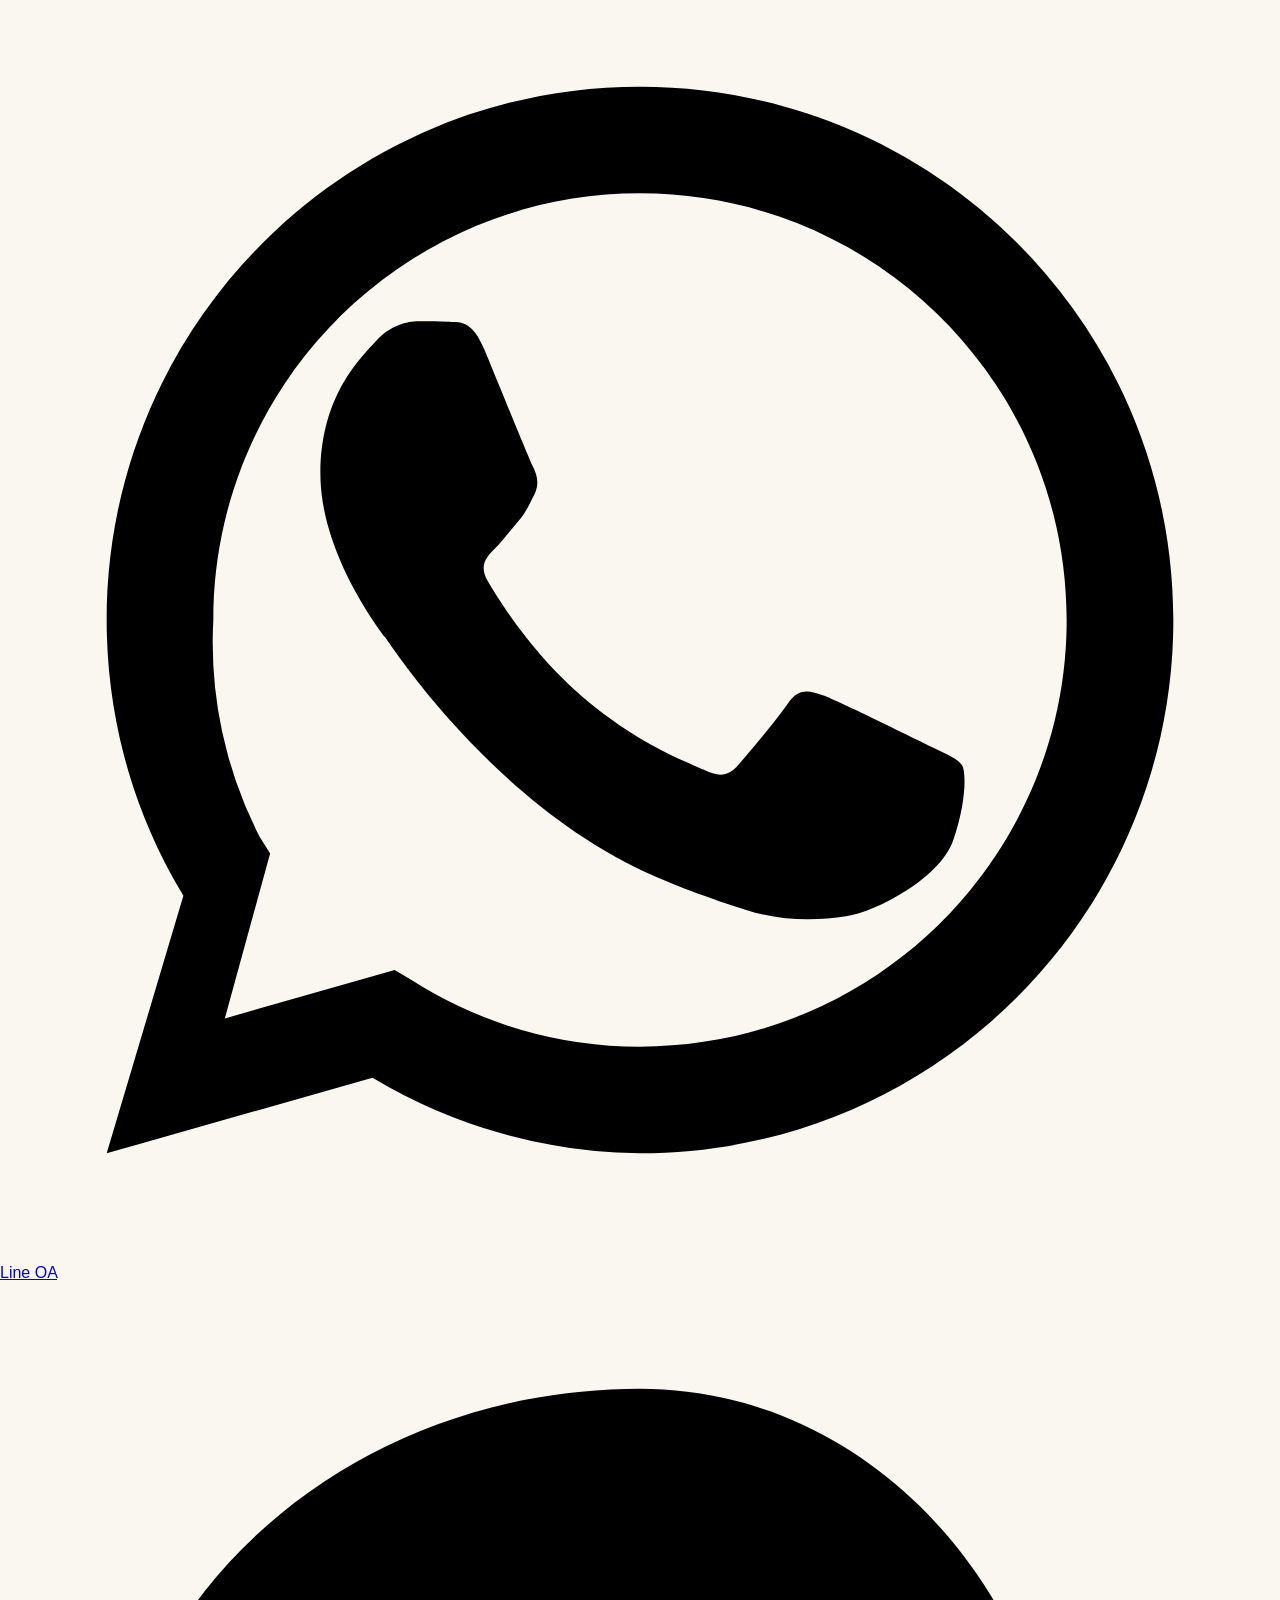
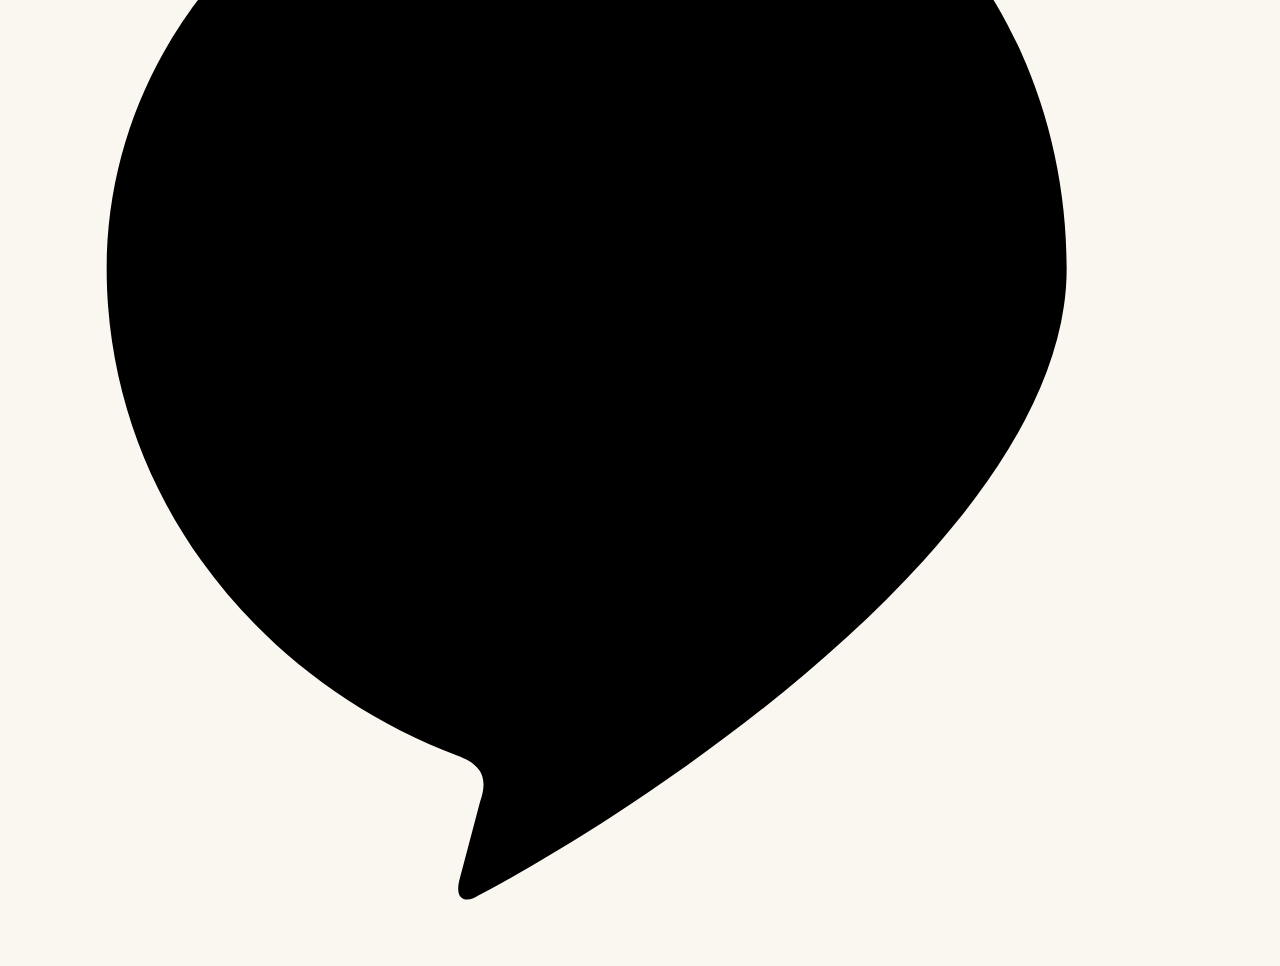
==== commit a4e682fa: "add main index page pic" ====
--- a/index.html
+++ b/index.html
@@ -158,9 +158,8 @@
       </div>
     </div>
     <div class="hero-right">
-      <div class="img-ph ph-1 h-full">
-        <span class="hero-vertical-text">รูปหลักของแบรนด์</span>
-      </div>
+      <img src="img/25253.jpg" alt="Sweet Gypsy Artist & Shop" class="hero-img-main">
+      <span class="hero-vertical-text">sweetgypsysg</span>
       <div class="hero-badge">
         <strong data-i18n="hero_badge_title">Wear your story</strong>
         <p data-i18n="hero_badge_subtitle">"เพราะเครื่องประดับที่ดี คือสิ่งที่พูดแทนใจของผู้สวมใส่"</p>
--- a/css/hero.css
+++ b/css/hero.css
@@ -0,0 +1,203 @@
+/* ============================================================
+   Sweet Gypsy Design — Hero Section + Marquee
+   ============================================================ */
+
+/* ─── HERO ─── */
+.hero {
+  min-height: 100vh;
+  display: grid;
+  grid-template-columns: 1fr 1fr;
+  padding-top: 70px;
+  overflow: hidden;
+}
+
+.hero-left {
+  display: flex;
+  flex-direction: column;
+  justify-content: center;
+  padding: 5rem 4rem 5rem 6rem;
+  position: relative;
+}
+
+.hero-tag {
+  font-size: .7rem;
+  letter-spacing: .2em;
+  text-transform: uppercase;
+  color: var(--gold);
+  margin-bottom: 1.5rem;
+  display: flex;
+  align-items: center;
+  gap: .75rem;
+}
+
+.hero-tag::before {
+  content: '';
+  display: block;
+  width: 2rem;
+  height: 1px;
+  background: var(--gold);
+}
+
+.hero-title {
+  font-family: var(--heading-font), serif;
+  font-size: clamp(2.8rem, 5vw, 4.2rem);
+  font-weight: 300;
+  line-height: 1.15;
+  color: var(--brown);
+  margin-bottom: 1.75rem;
+}
+
+.hero-title em {
+  font-style: italic;
+  color: var(--gold);
+}
+
+.hero-sub {
+  font-size: .95rem;
+  line-height: 1.85;
+  color: var(--text-muted);
+  max-width: 380px;
+  margin-bottom: 3rem;
+}
+
+.hero-btns {
+  display: flex;
+  gap: 1rem;
+  align-items: center;
+  flex-wrap: wrap;
+}
+
+.hero-stats {
+  margin-top: 4rem;
+  display: flex;
+  gap: 3rem;
+  padding-top: 2rem;
+  border-top: 1px solid rgba(201, 169, 110, 0.3);
+}
+
+.stat-num {
+  font-family: var(--heading-font), serif;
+  font-size: 2rem;
+  font-weight: 600;
+  color: var(--brown);
+}
+
+.stat-label {
+  font-size: .72rem;
+  color: var(--text-muted);
+  letter-spacing: .08em;
+  text-transform: uppercase;
+  margin-top: 2px;
+}
+
+.hero-right {
+  position: relative;
+  overflow: hidden;
+  background: var(--cream-dark);
+}
+
+.hero-img-main {
+  width: 100%;
+  height: 100%;
+  object-fit: cover;
+  object-position: center top;
+  display: block;
+  filter: sepia(10%) saturate(95%);
+}
+
+.hero-vertical-text {
+  position: absolute;
+  left: 2rem;
+  top: 50%;
+  transform: translateY(-50%);
+  writing-mode: vertical-rl;
+  letter-spacing: .25em;
+  font-size: .75rem;
+  color: var(--brown);
+  opacity: .35;
+  pointer-events: none;
+  font-family: var(--body-font), sans-serif;
+  z-index: 2;
+}
+
+.hero-badge {
+  position: absolute;
+  bottom: 3rem;
+  left: -1.5rem;
+  background: var(--brown);
+  color: var(--cream);
+  padding: 1.2rem 1.8rem;
+  border-radius: 2px;
+  font-family: var(--heading-font), serif;
+  font-size: 1rem;
+  font-style: italic;
+  line-height: 1.4;
+  max-width: 220px;
+  box-shadow: 0 8px 32px rgba(0, 0, 0, .15);
+}
+
+.hero-badge strong {
+  font-style: normal;
+  font-size: .7rem;
+  letter-spacing: .1em;
+  text-transform: uppercase;
+  color: var(--gold);
+  display: block;
+  margin-bottom: .4rem;
+}
+
+.hero-badge p {
+  margin: 0;
+  font-size: 1rem;
+  font-style: italic;
+  line-height: 1.4;
+}
+
+.hero-ornament {
+  position: absolute;
+  top: 3rem;
+  right: 3rem;
+  width: 80px;
+  height: 80px;
+  opacity: .15;
+  border: 1px solid var(--gold);
+  border-radius: 50%;
+  display: flex;
+  align-items: center;
+  justify-content: center;
+}
+
+.hero-ornament::after {
+  content: '';
+  width: 50px;
+  height: 50px;
+  border: 1px solid var(--gold);
+  border-radius: 50%;
+}
+
+/* ─── MARQUEE ─── */
+.marquee-wrap {
+  background: var(--brown);
+  padding: .9rem 0;
+  overflow: hidden;
+}
+
+.marquee-track {
+  display: flex;
+  gap: 0;
+  white-space: nowrap;
+  animation: marquee 20s linear infinite;
+}
+
+.marquee-item {
+  font-size: .7rem;
+  letter-spacing: .18em;
+  text-transform: uppercase;
+  color: rgba(255, 253, 249, .55);
+  padding: 0 2.5rem;
+  flex-shrink: 0;
+}
+
+.marquee-dot {
+  color: var(--gold);
+}
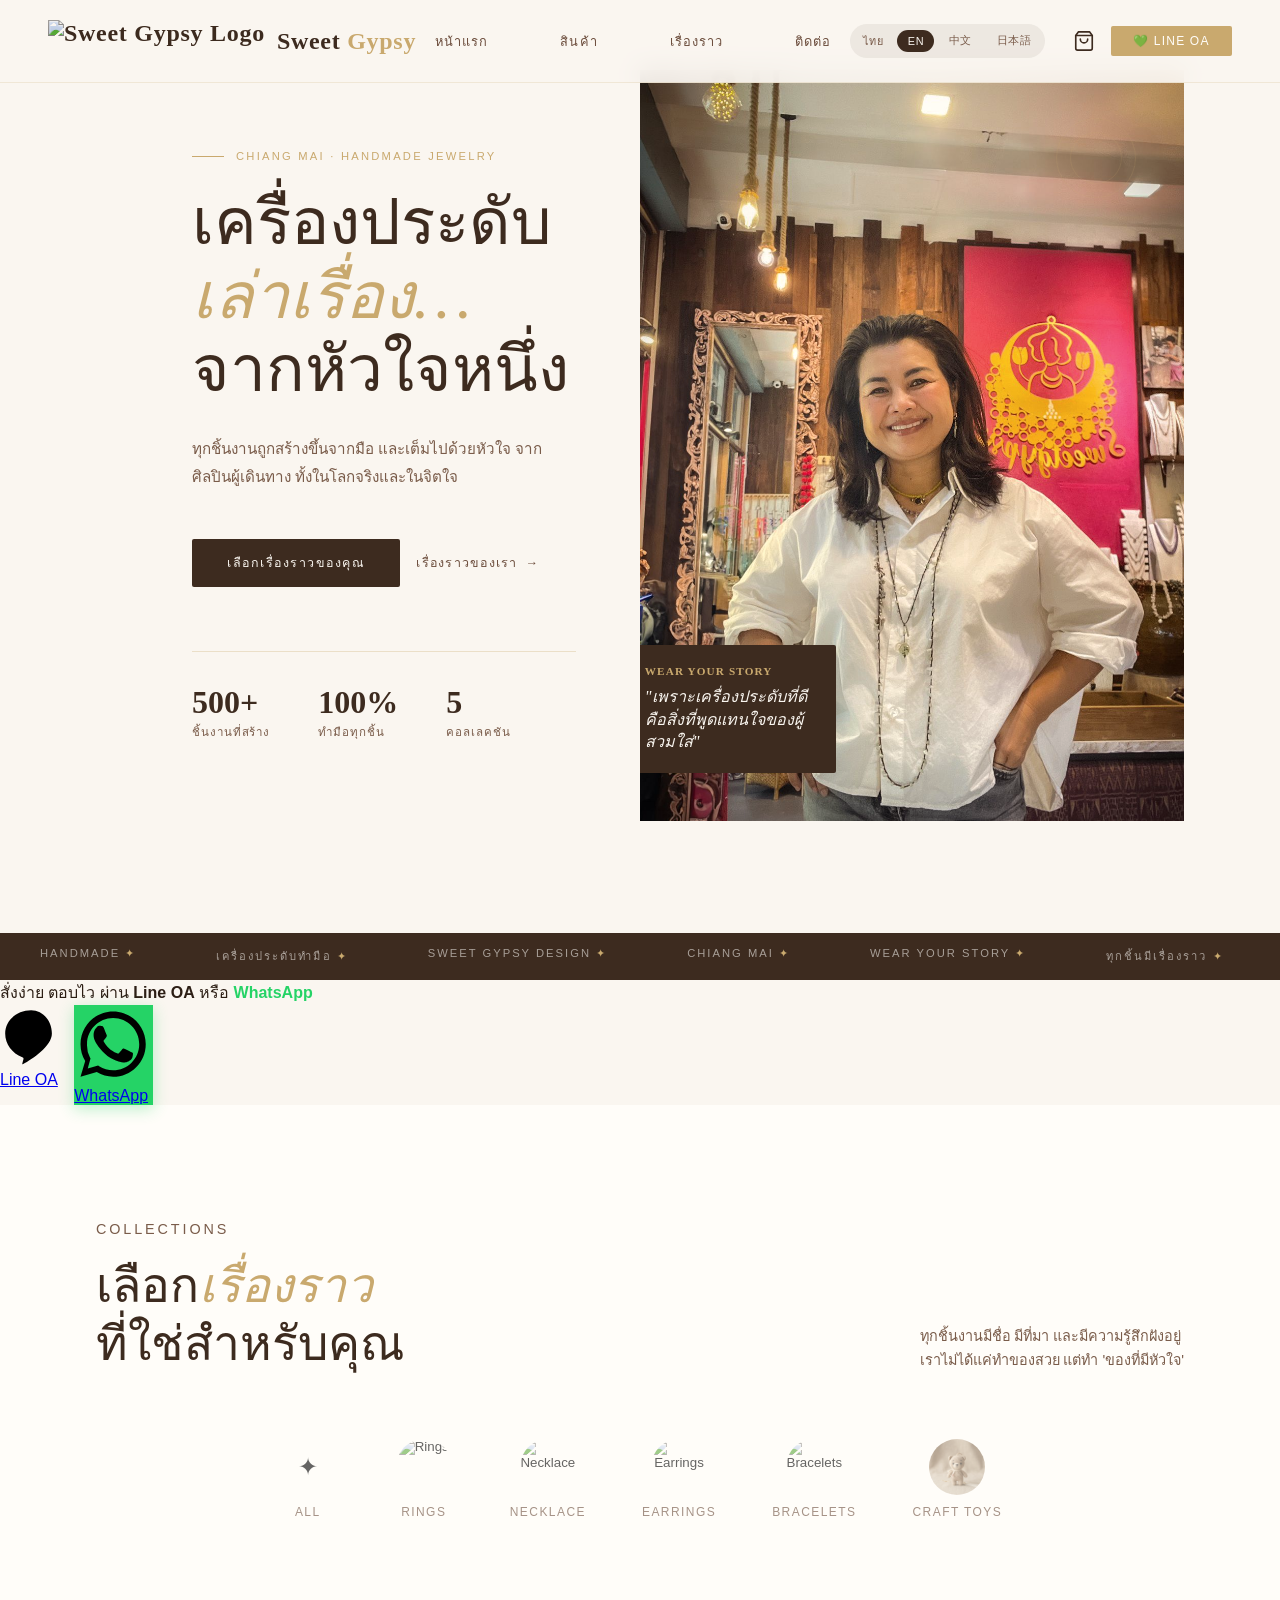
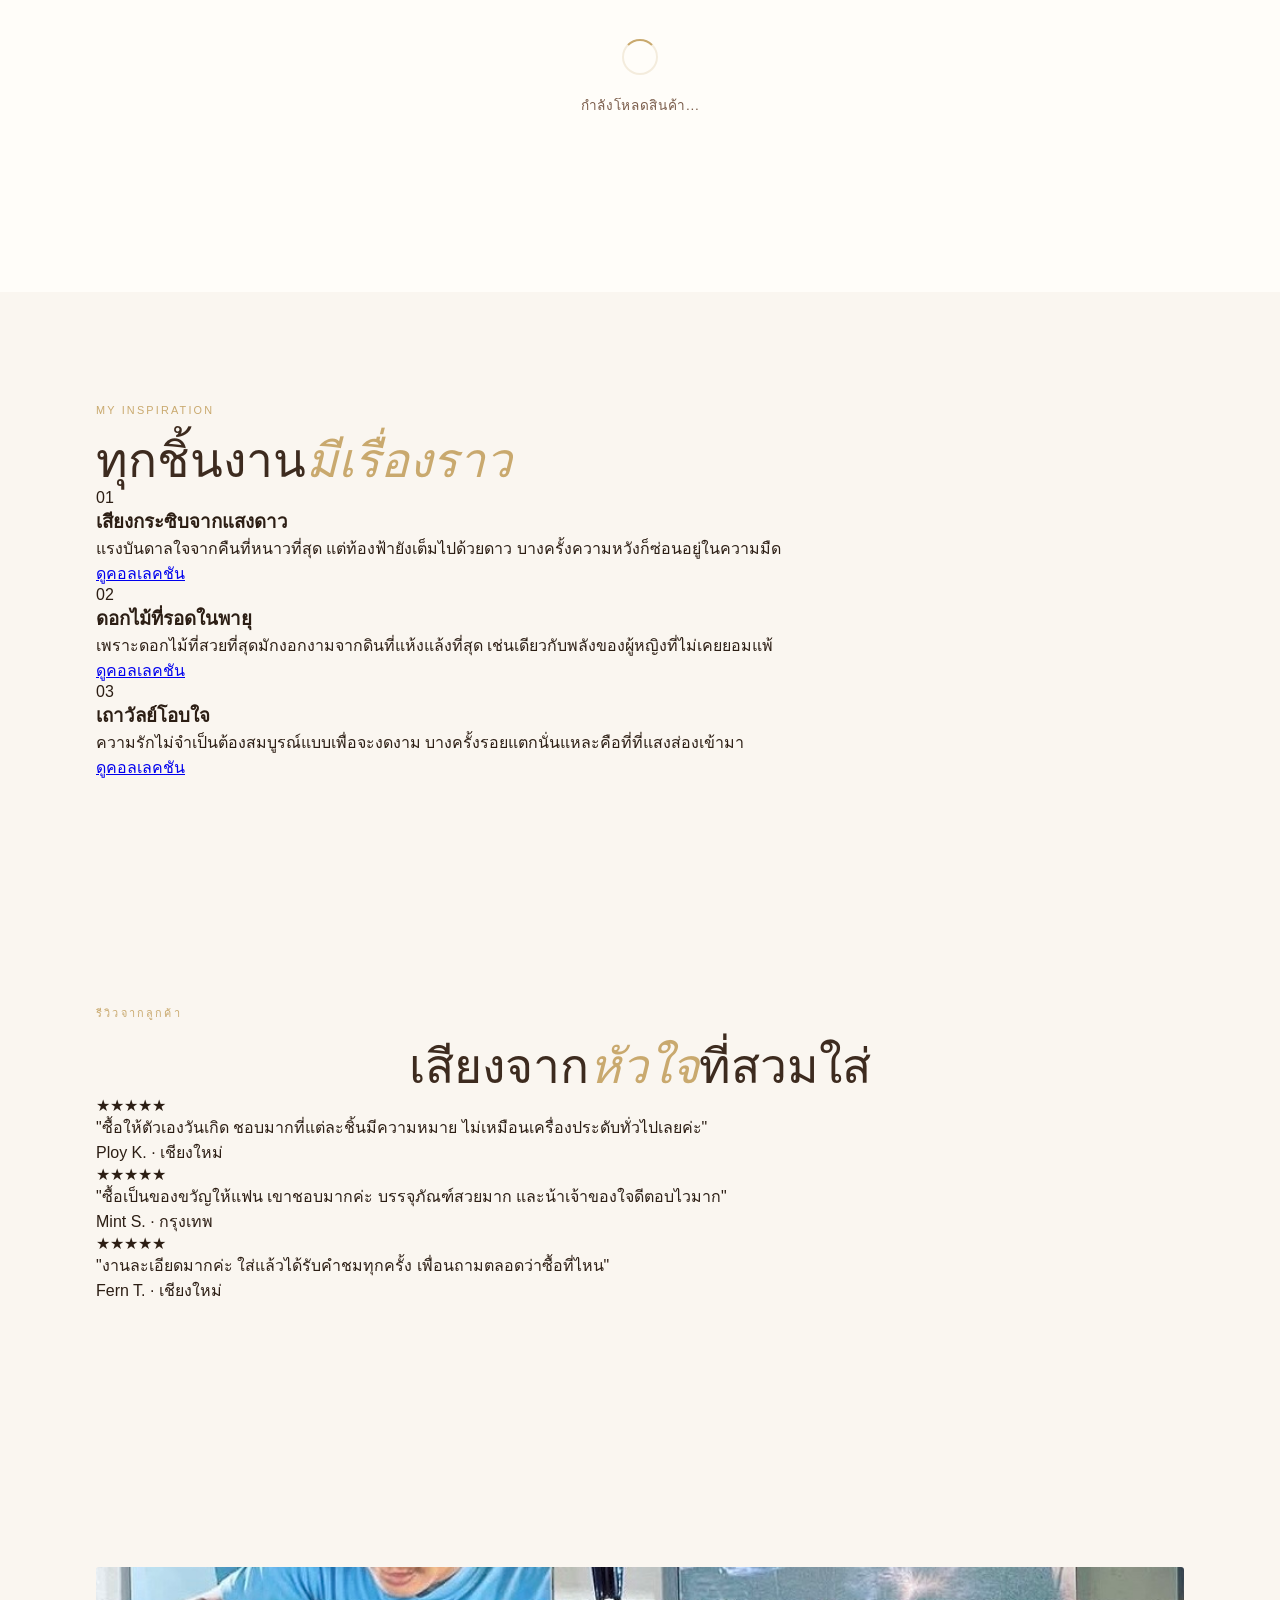
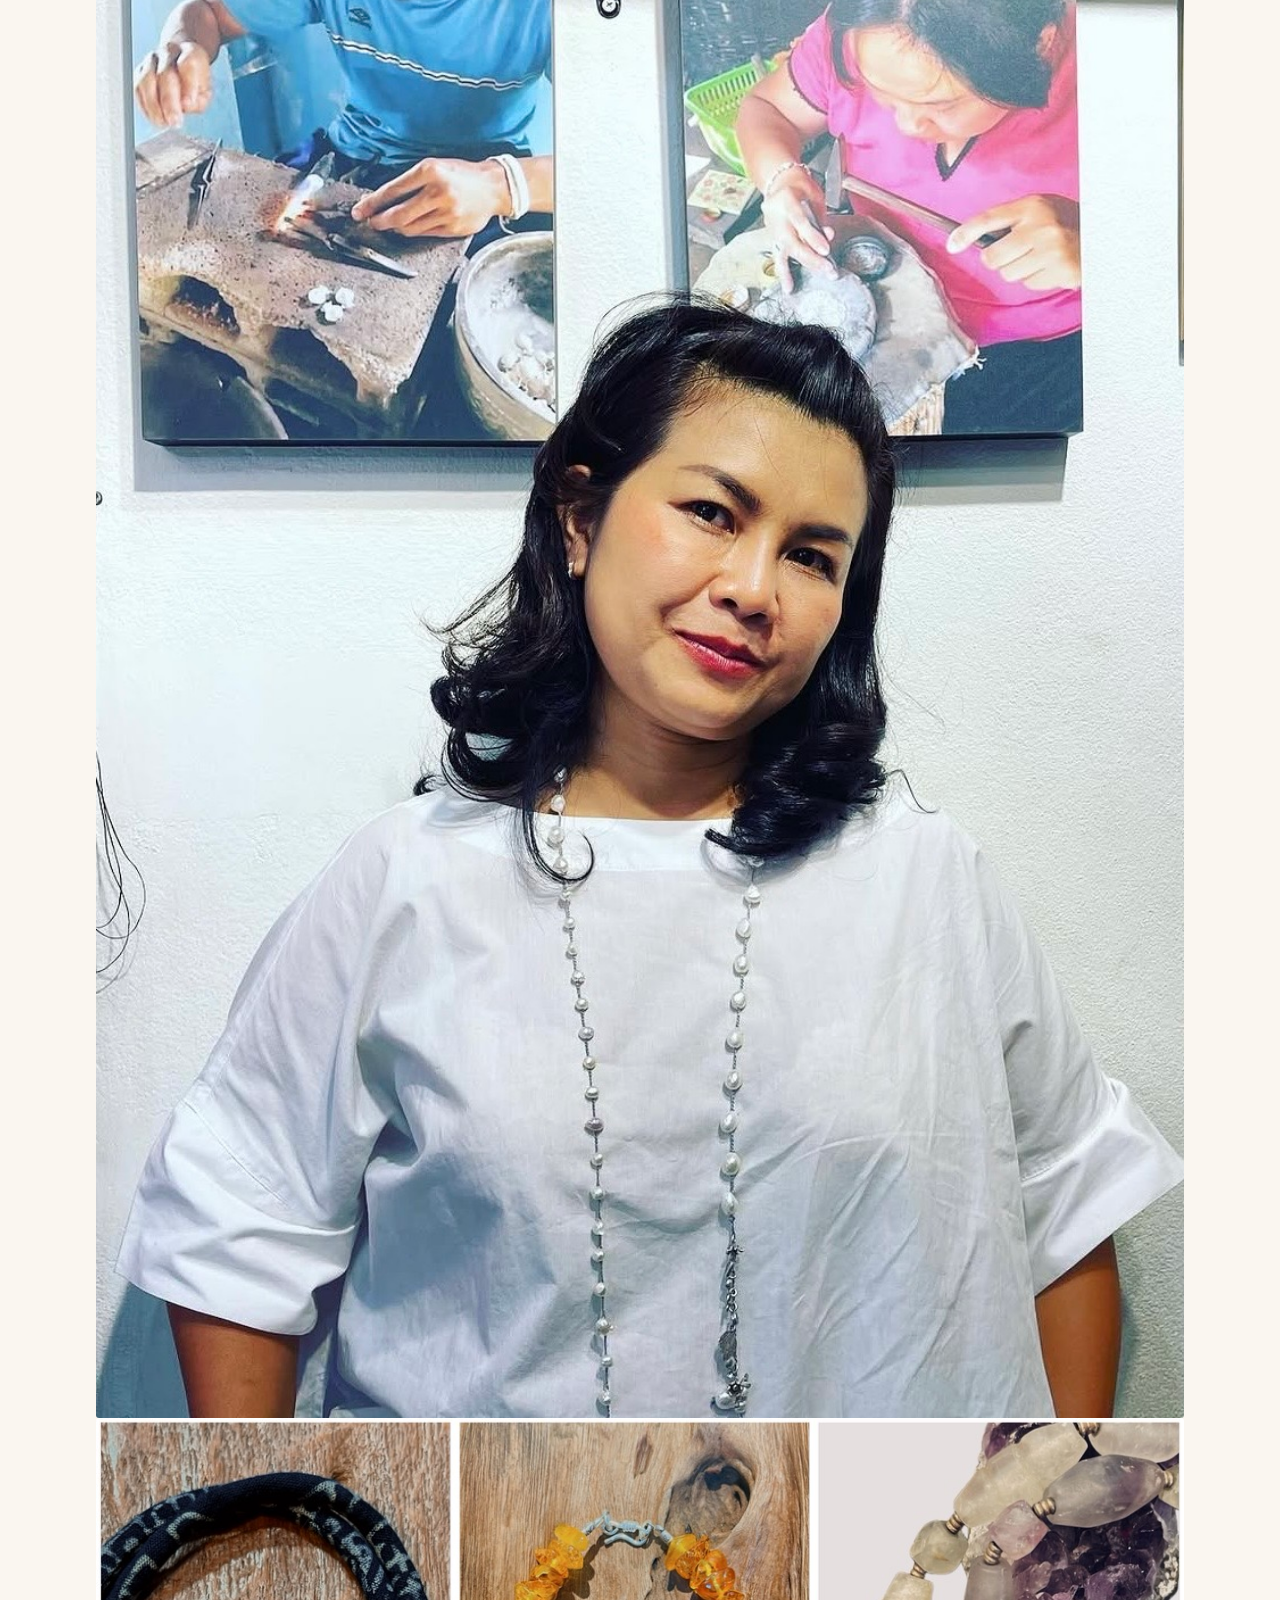
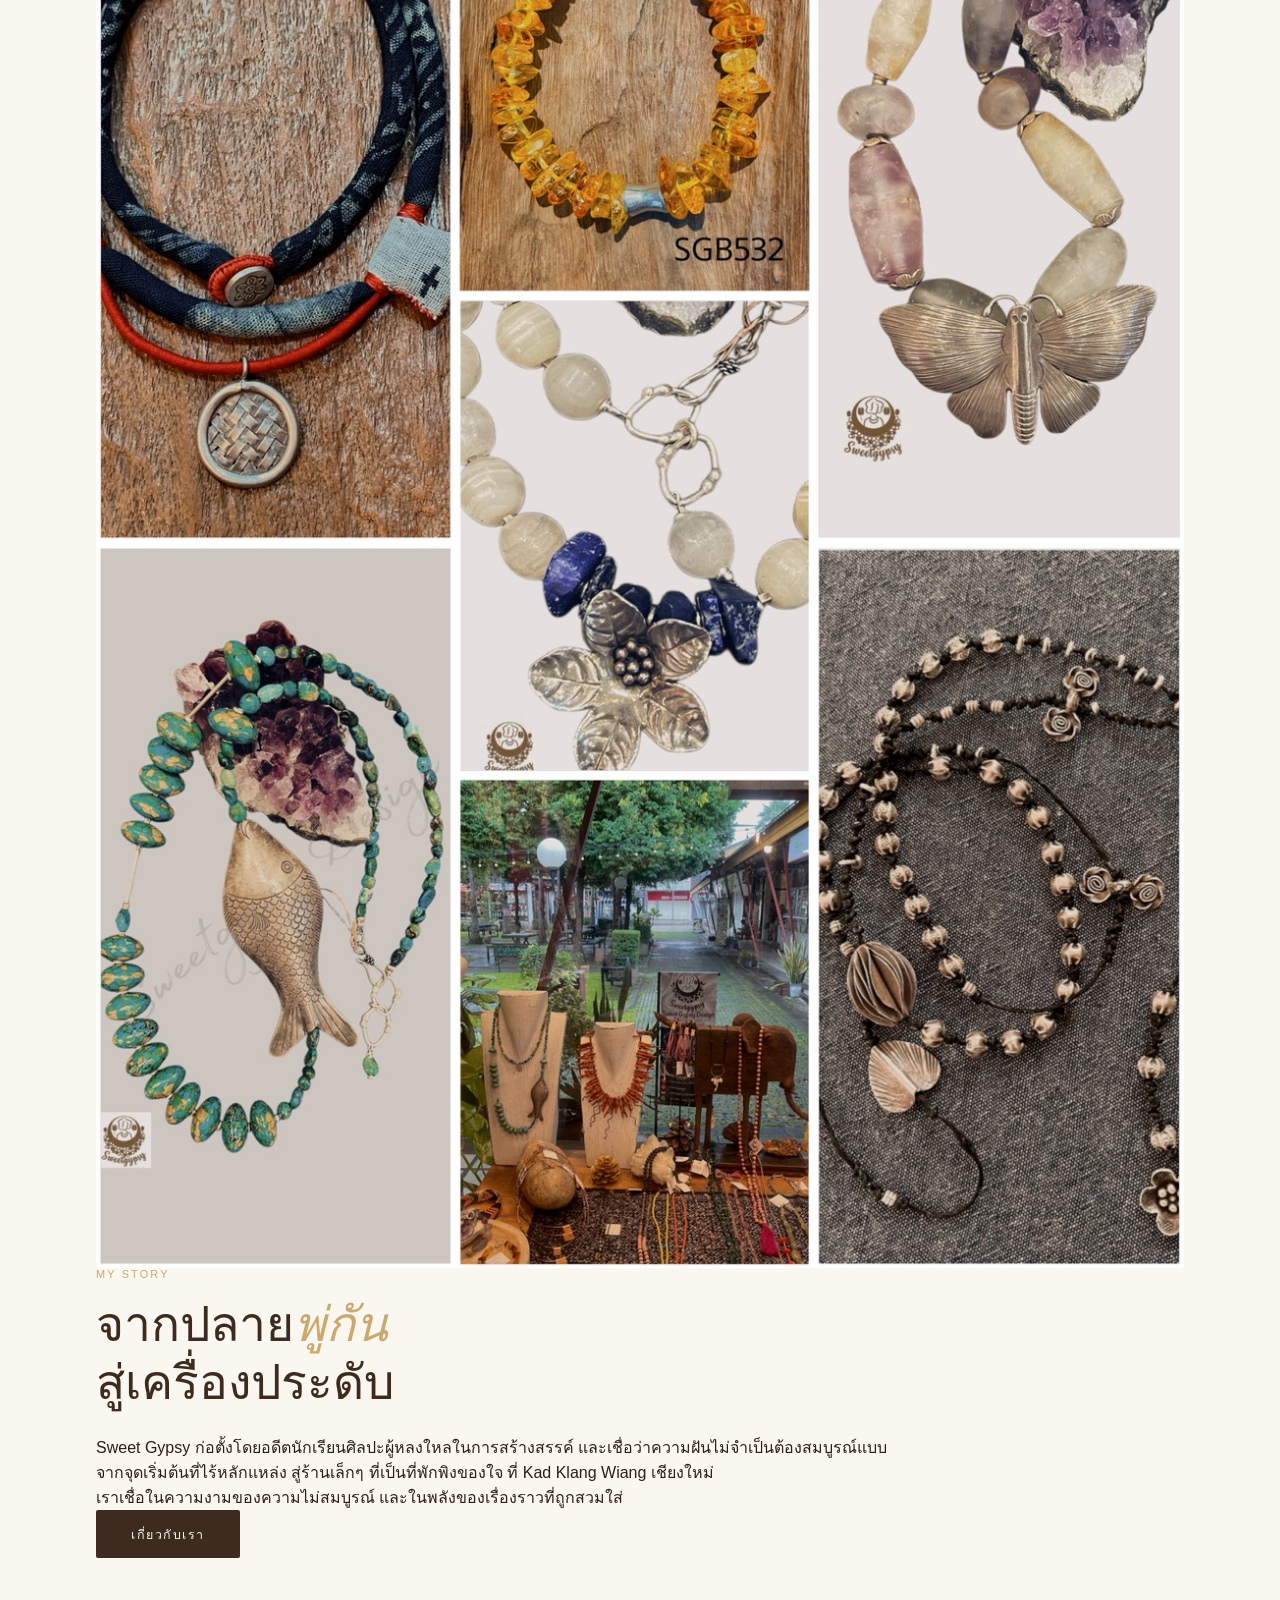
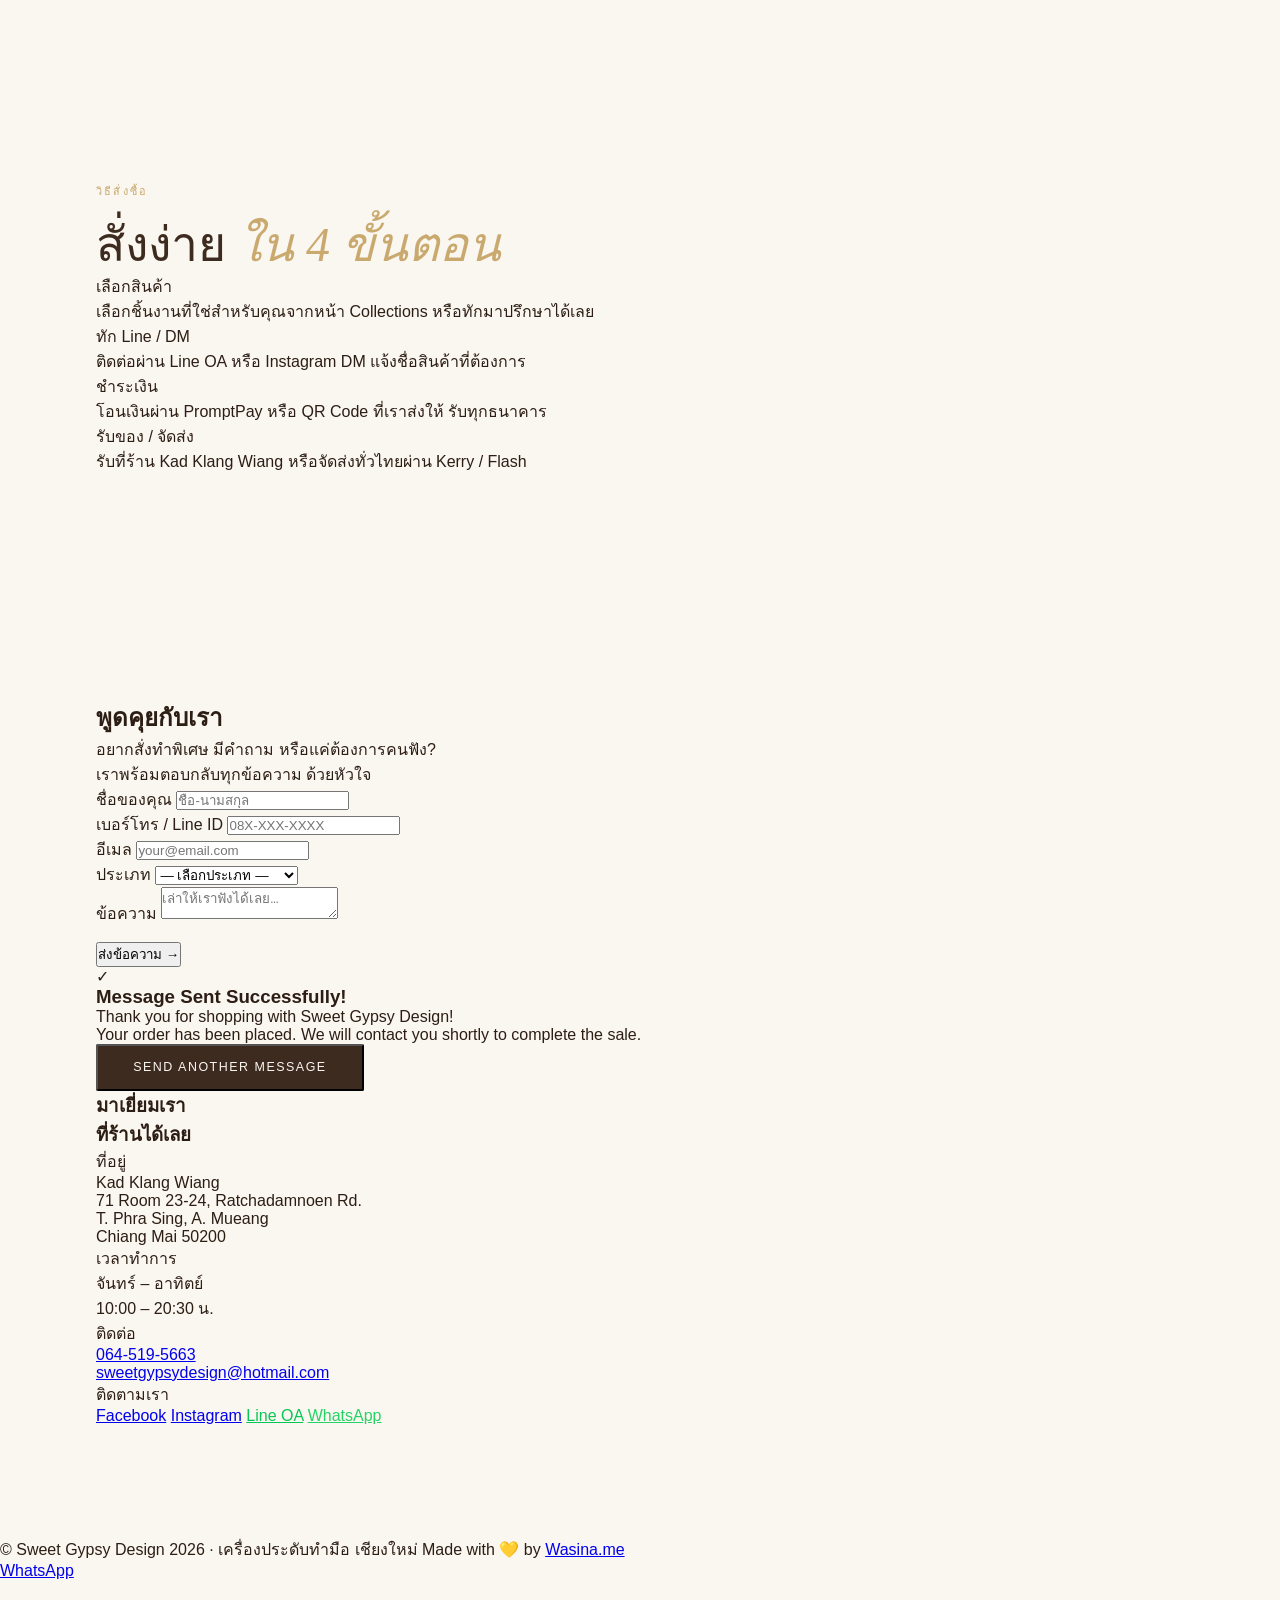
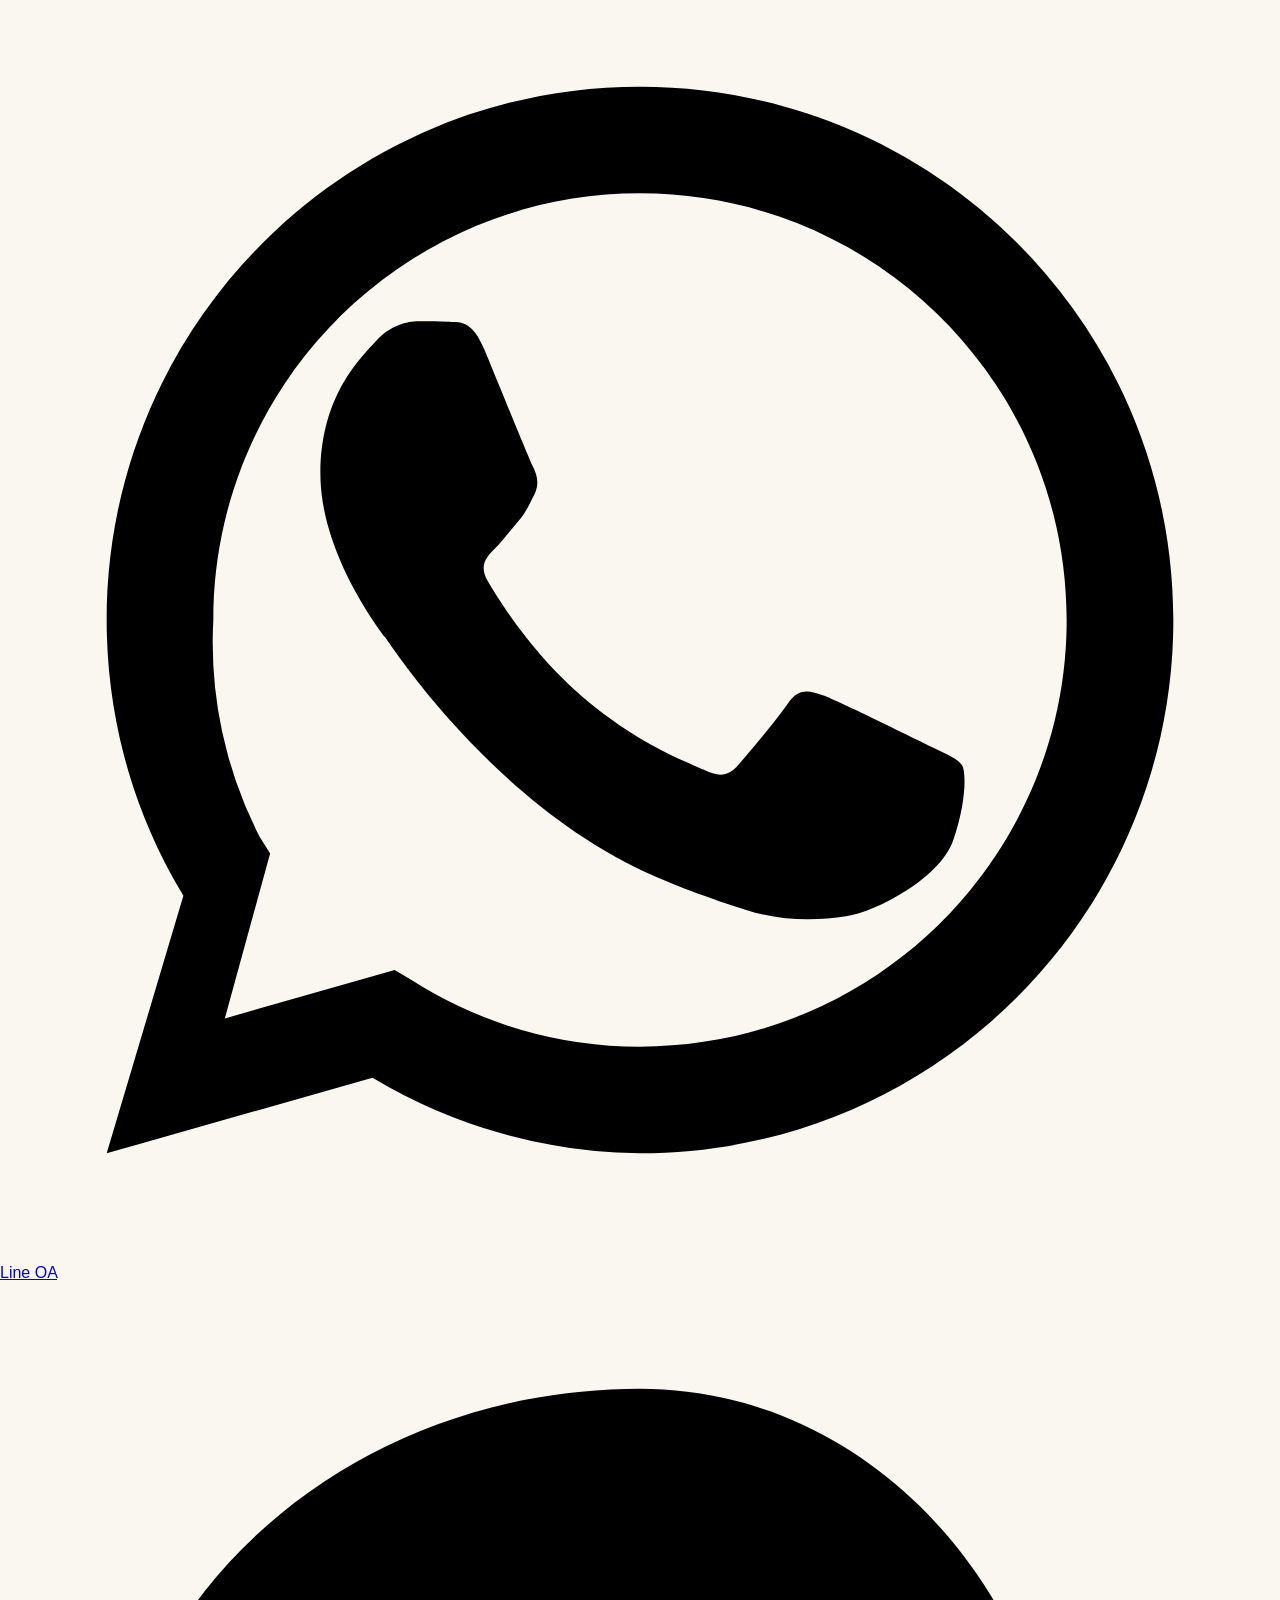
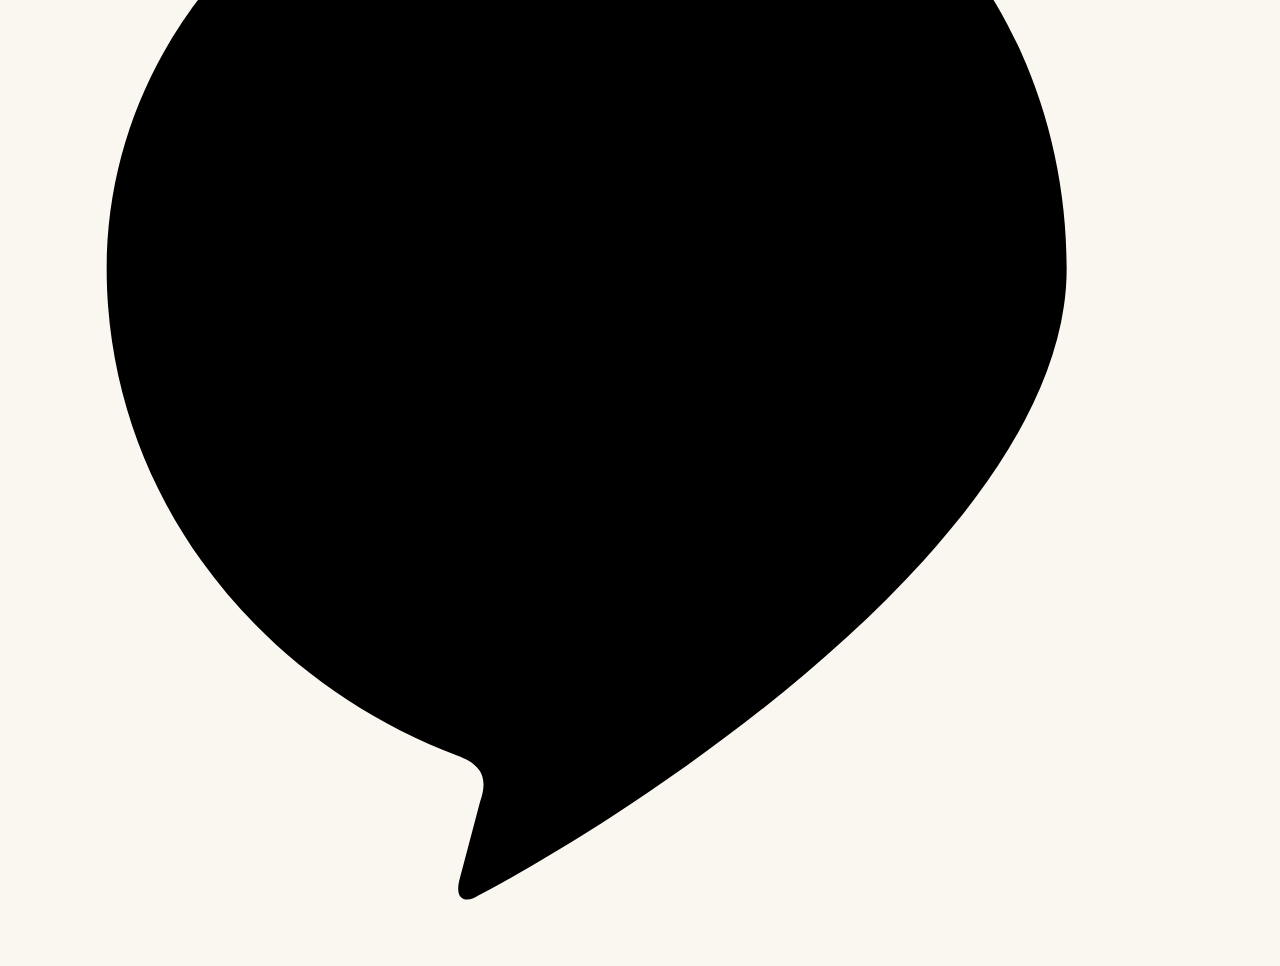
==== commit 55f6a97e: "Add img" ====
--- a/index.html
+++ b/index.html
@@ -389,7 +389,7 @@
     <div class="contact-form-side">
       <h2 class="contact-form-title" data-i18n="contact_title">พูดคุยกับเรา</h2>
       <p class="contact-form-sub" data-i18n="contact_sub">อยากสั่งทำพิเศษ มีคำถาม
-        หรือแค่ต้องการคนฟัง?<br>เราพร้อมตอบกลับทุกข้อความ ด้วยหัวใจ 🌿</p>
+        หรือแค่ต้องการคนฟัง?<br>เราพร้อมตอบกลับทุกข้อความ ด้วยหัวใจ</p>
 
       <form id="contactForm" class="contact-form">
         <!-- Web3Forms configuration -->
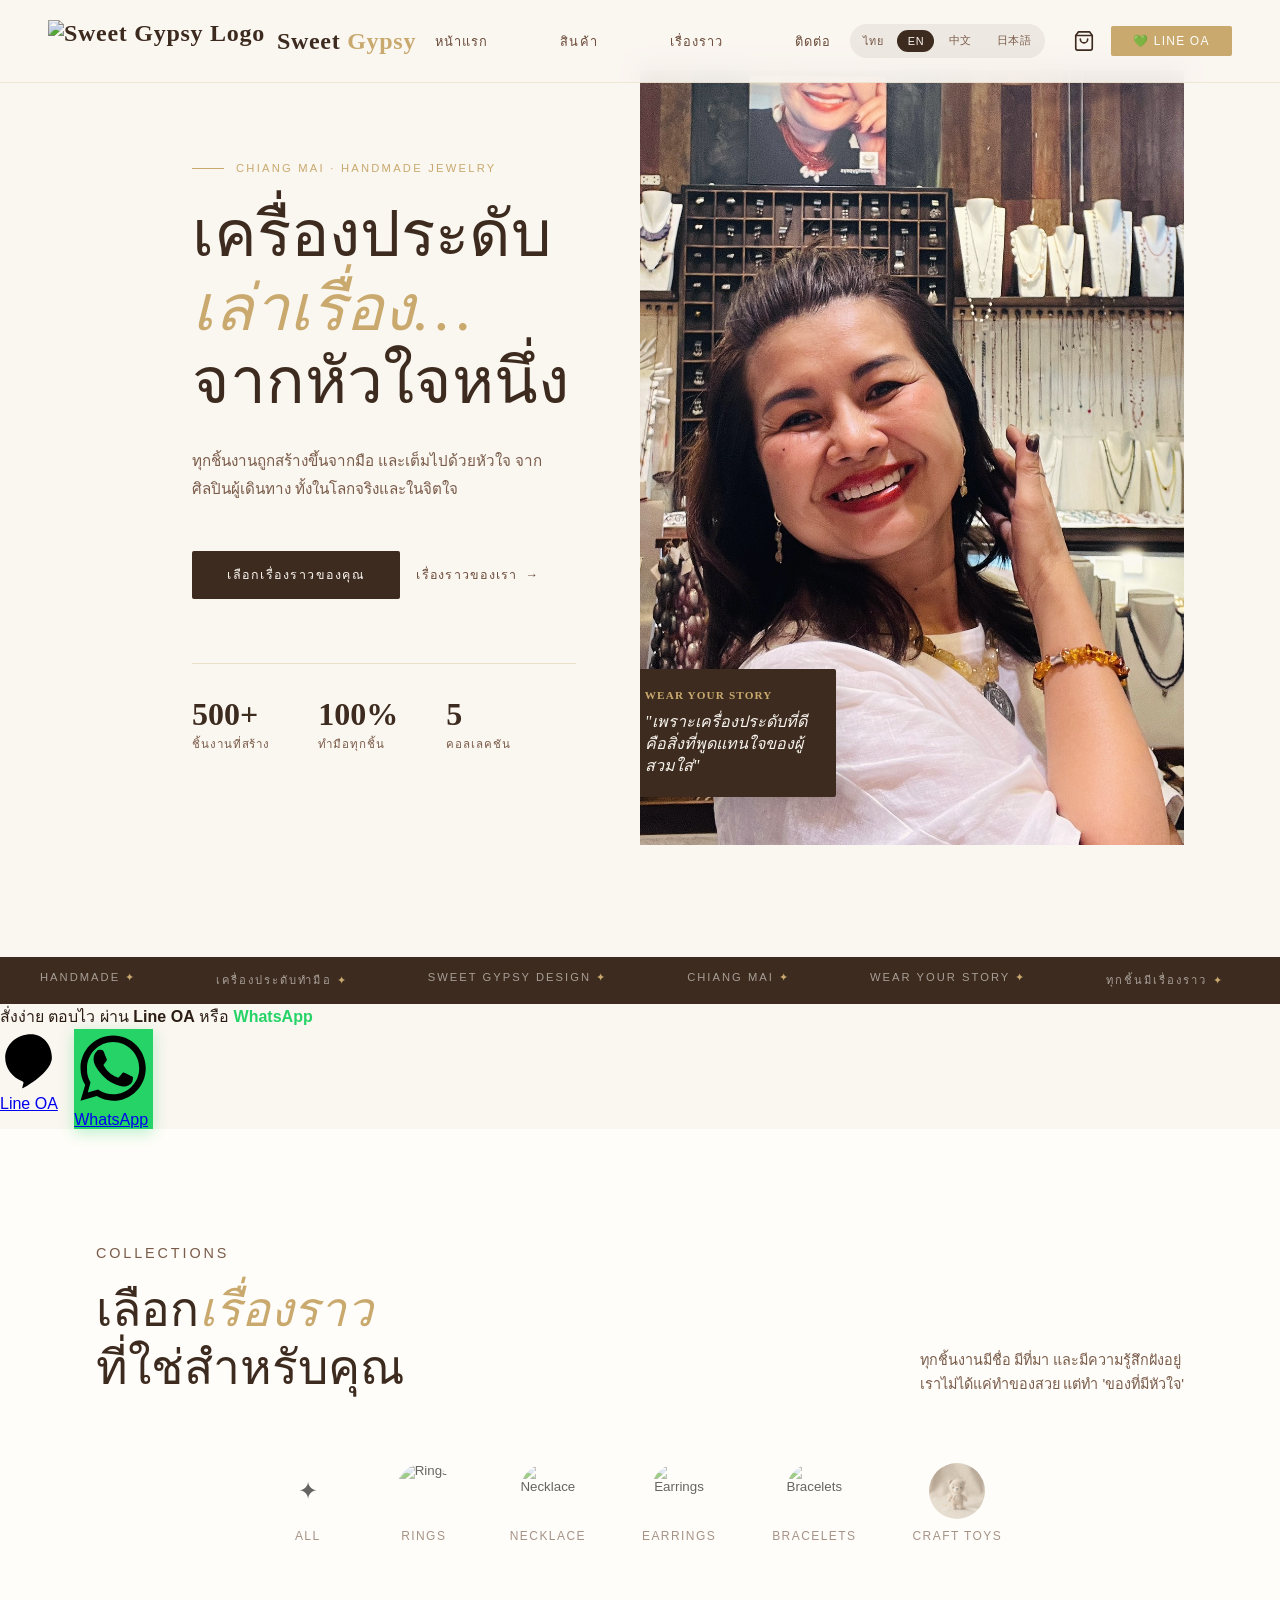
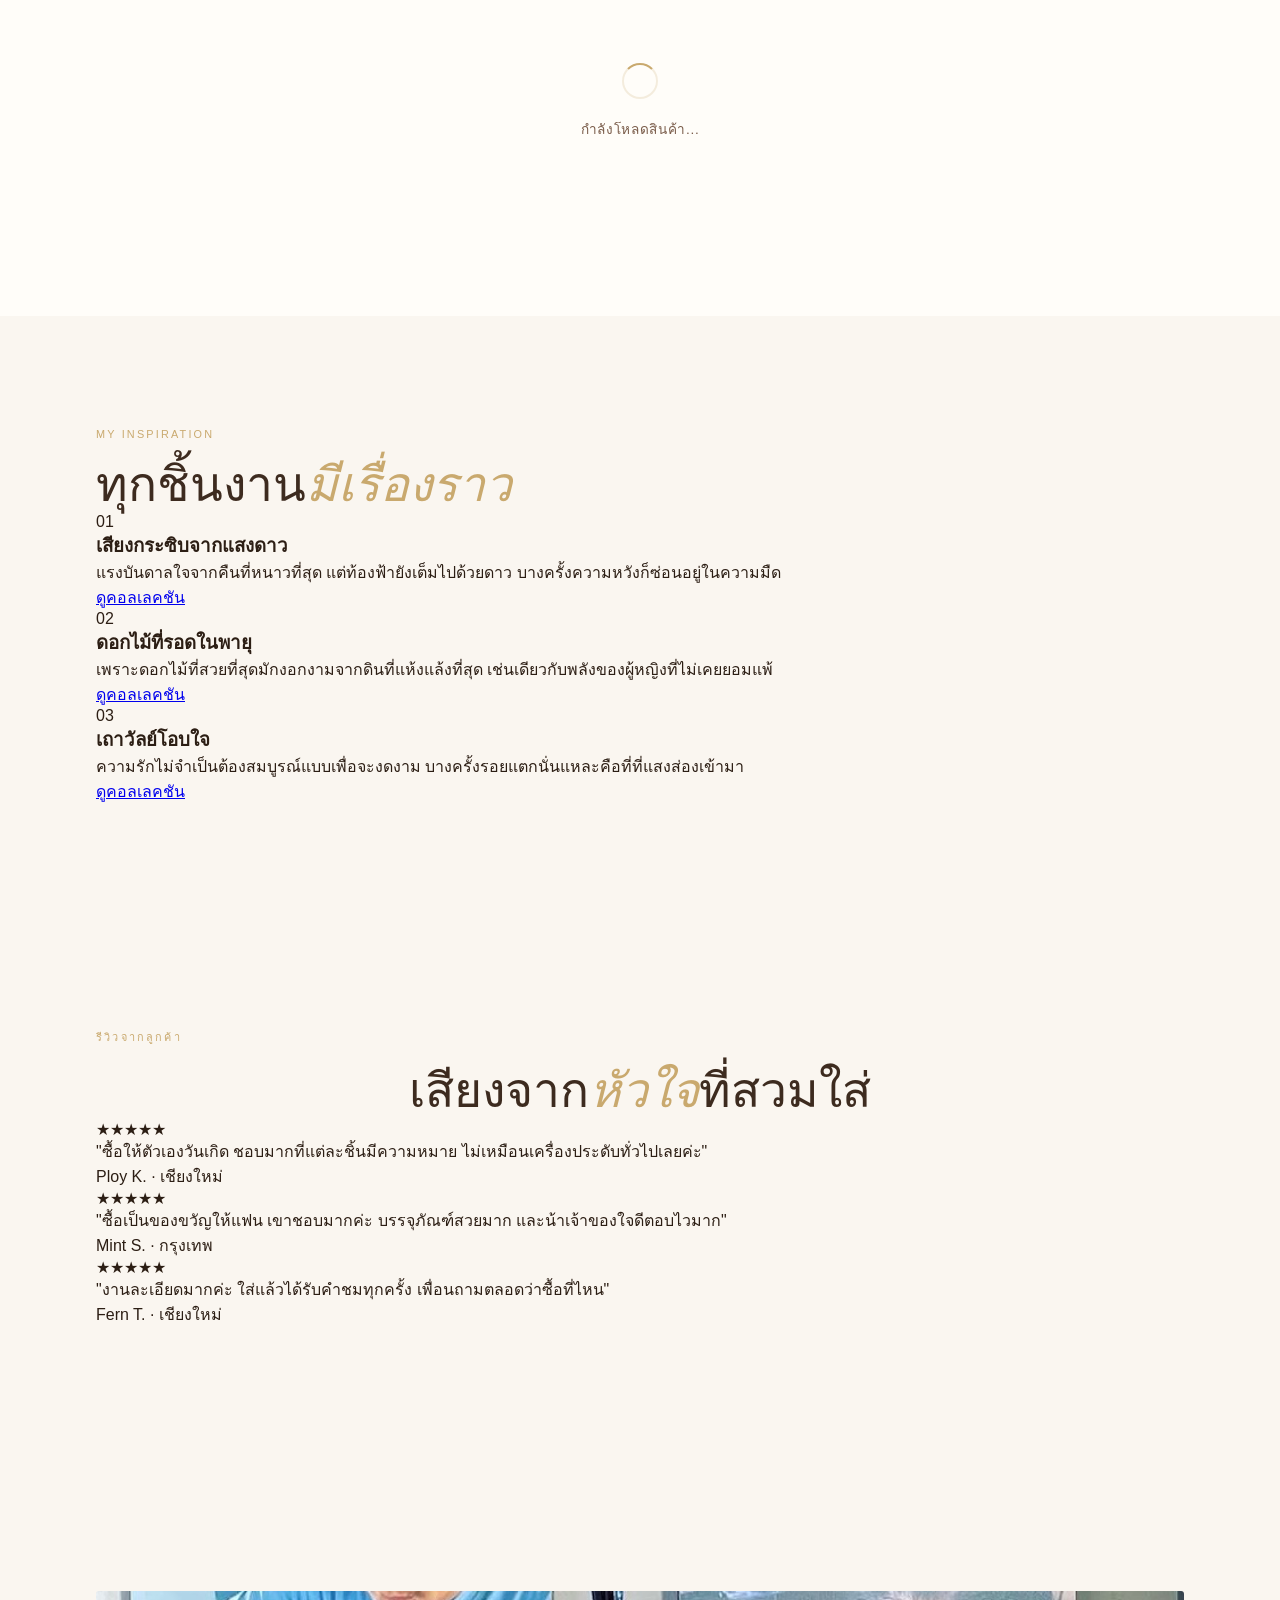
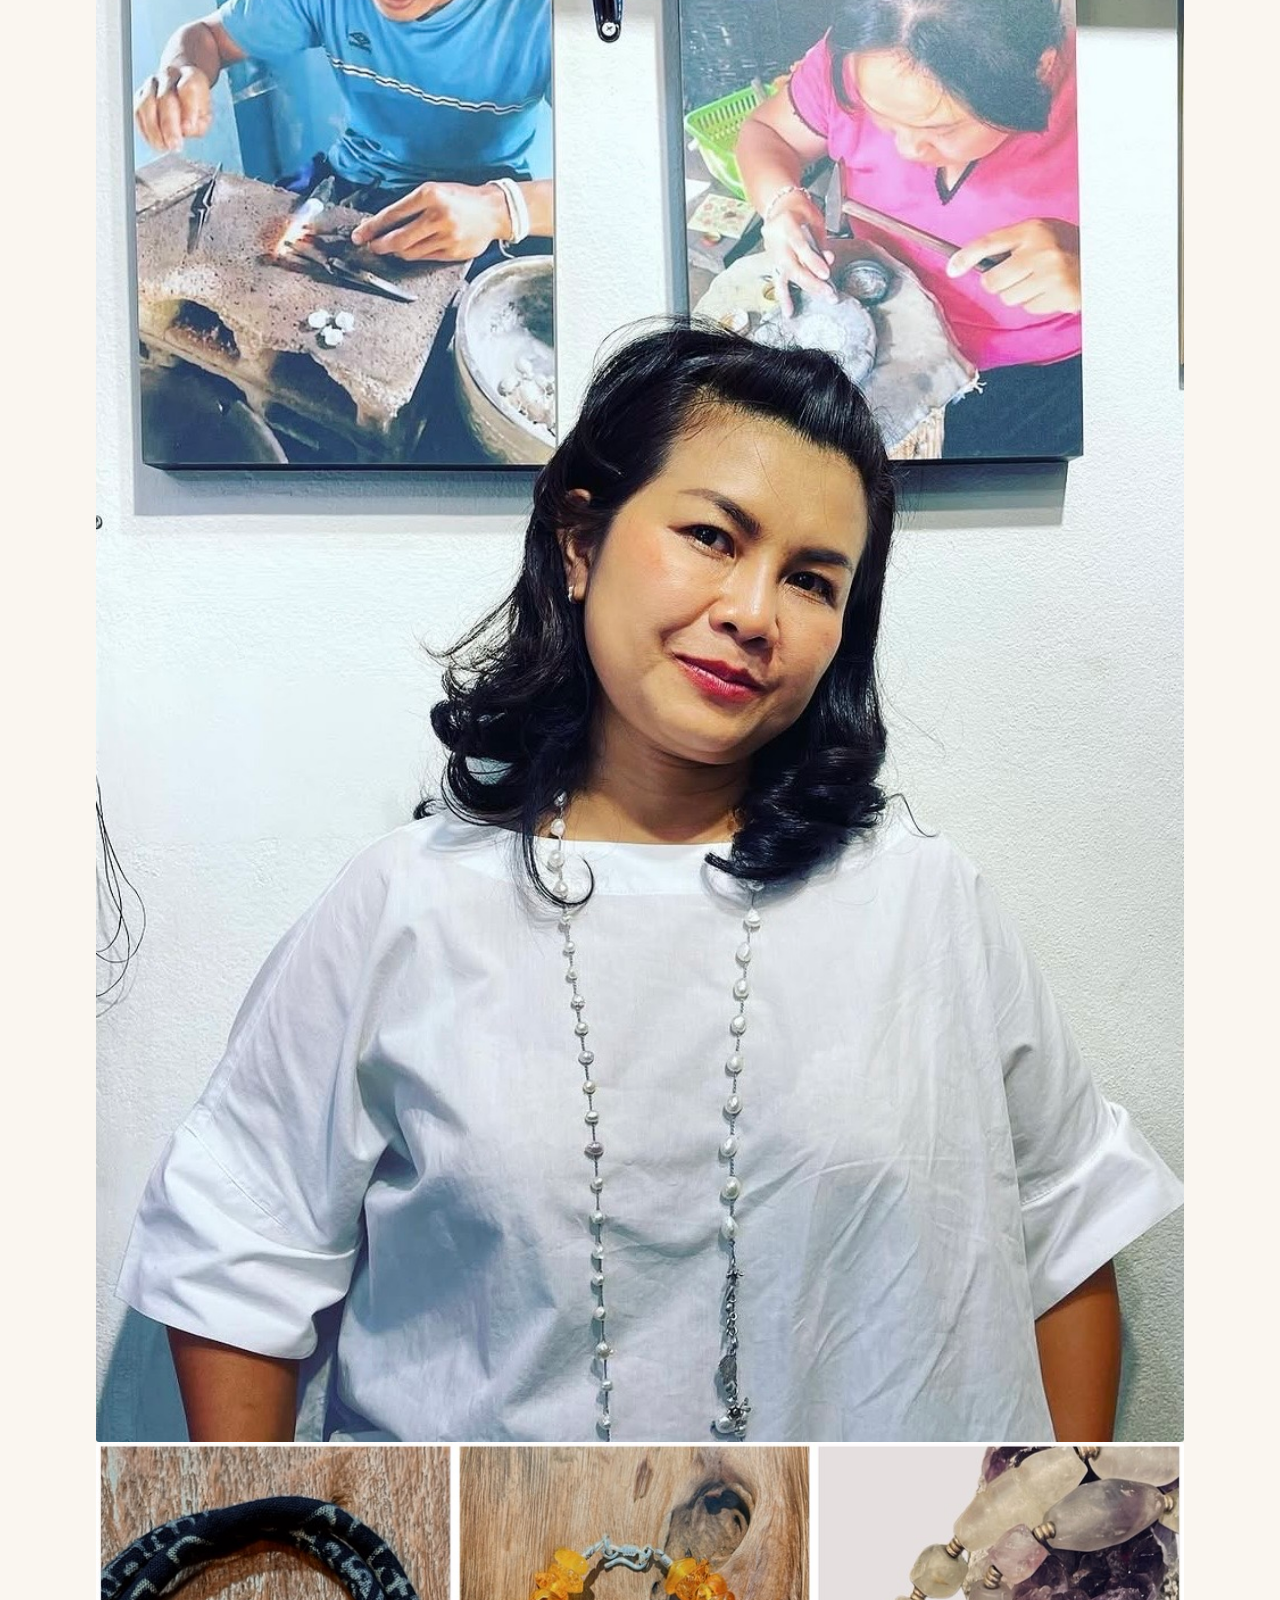
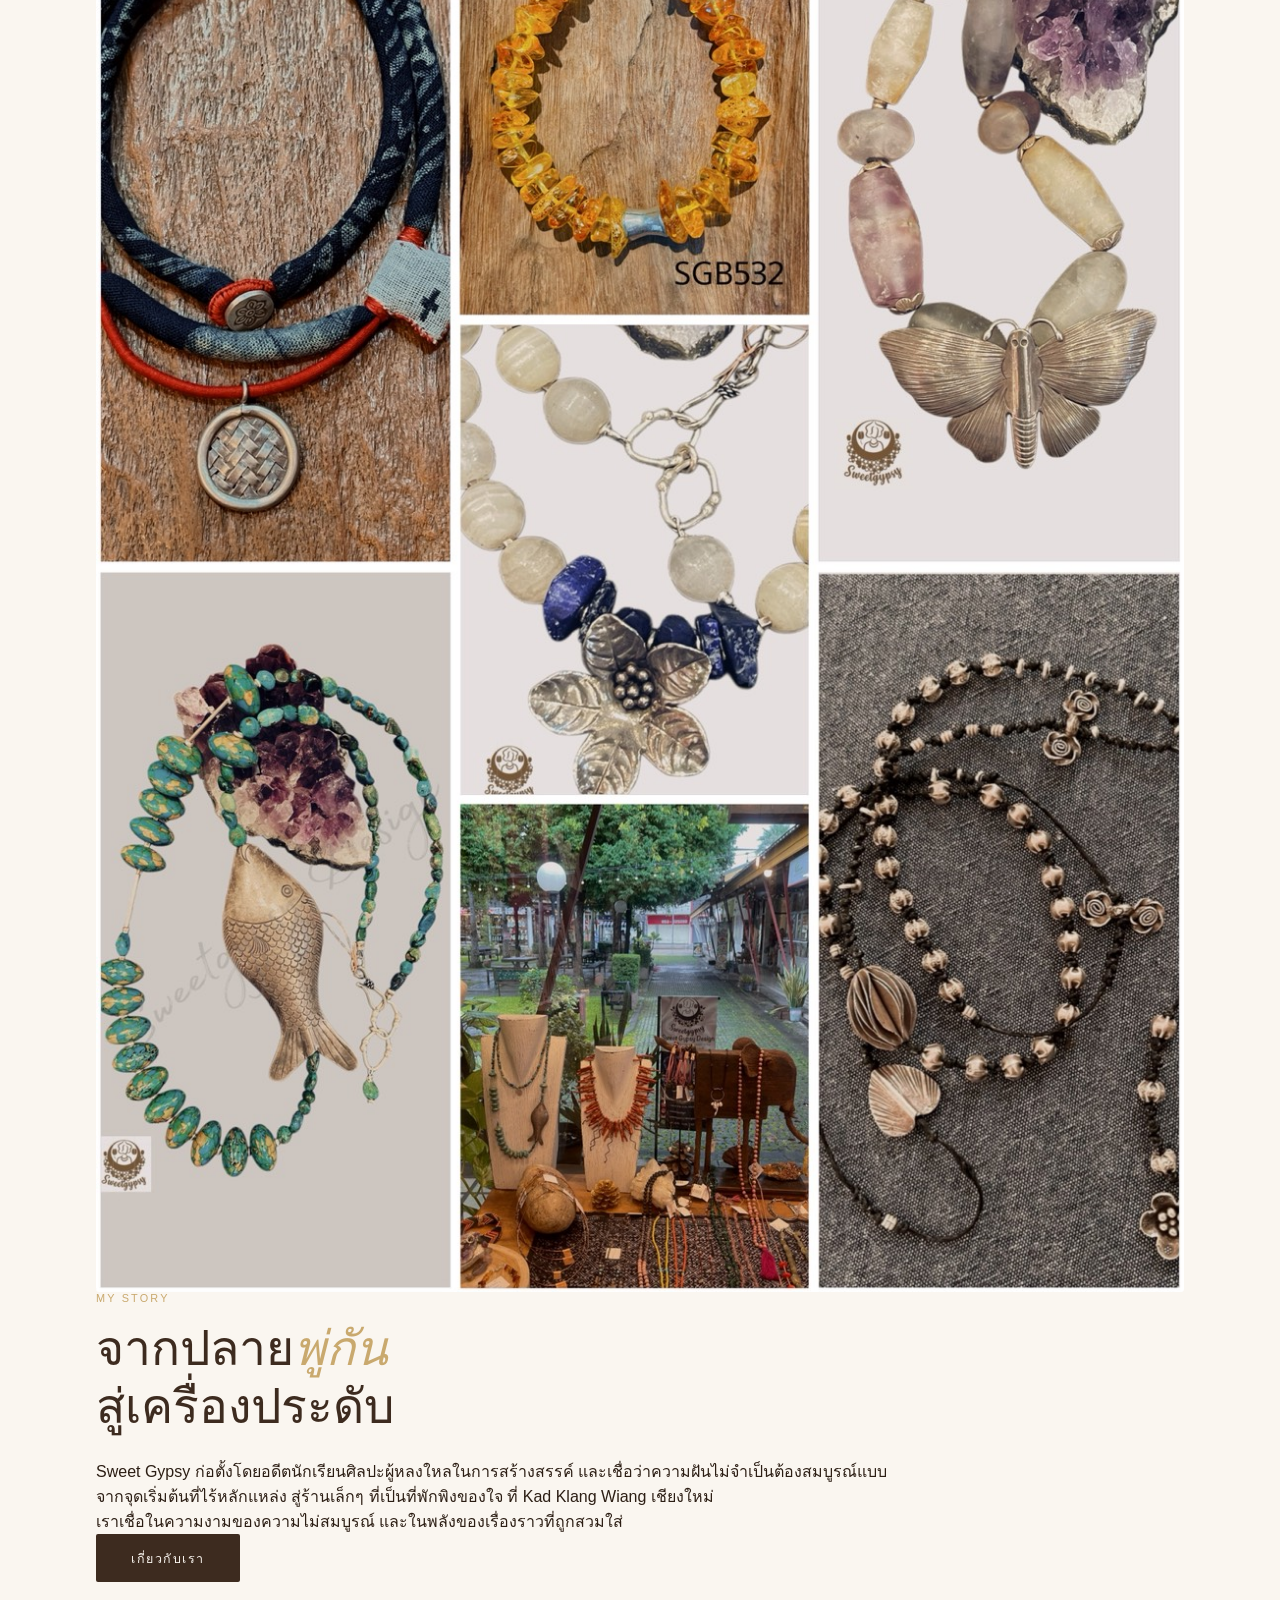
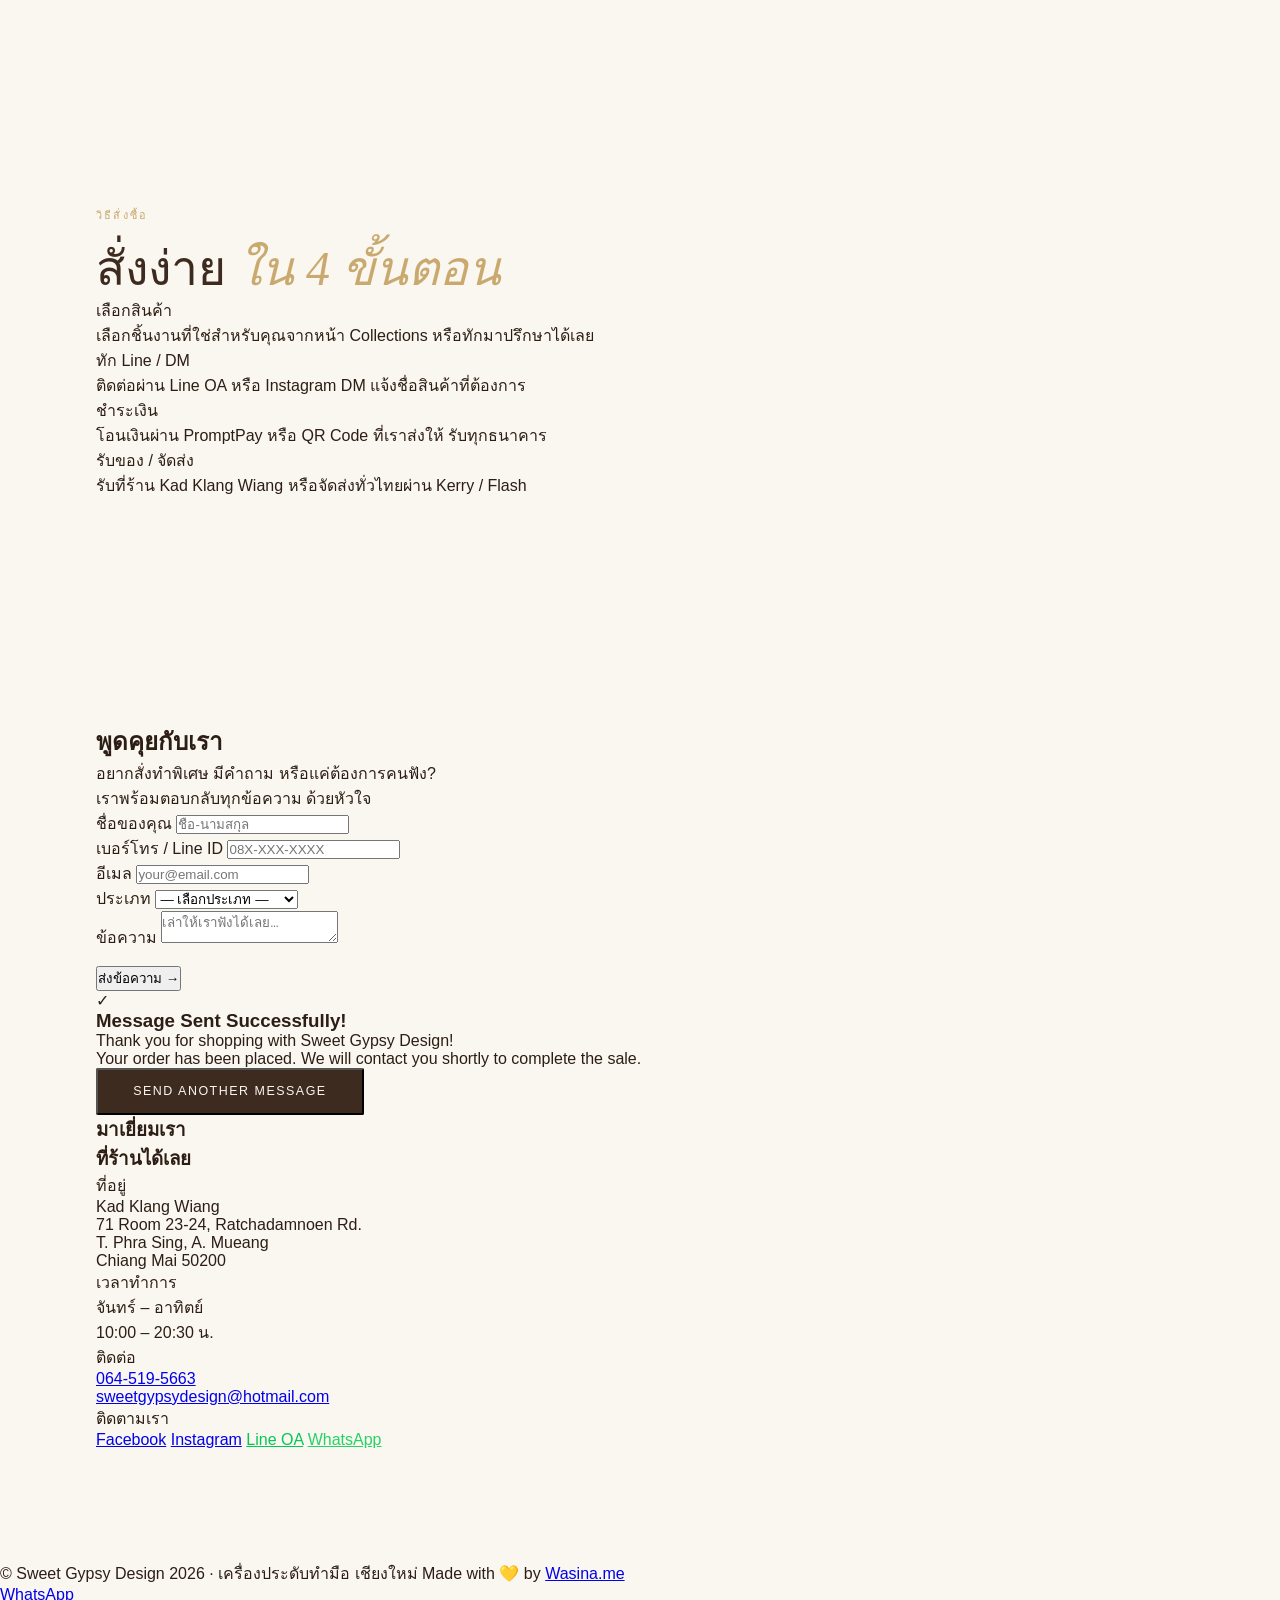
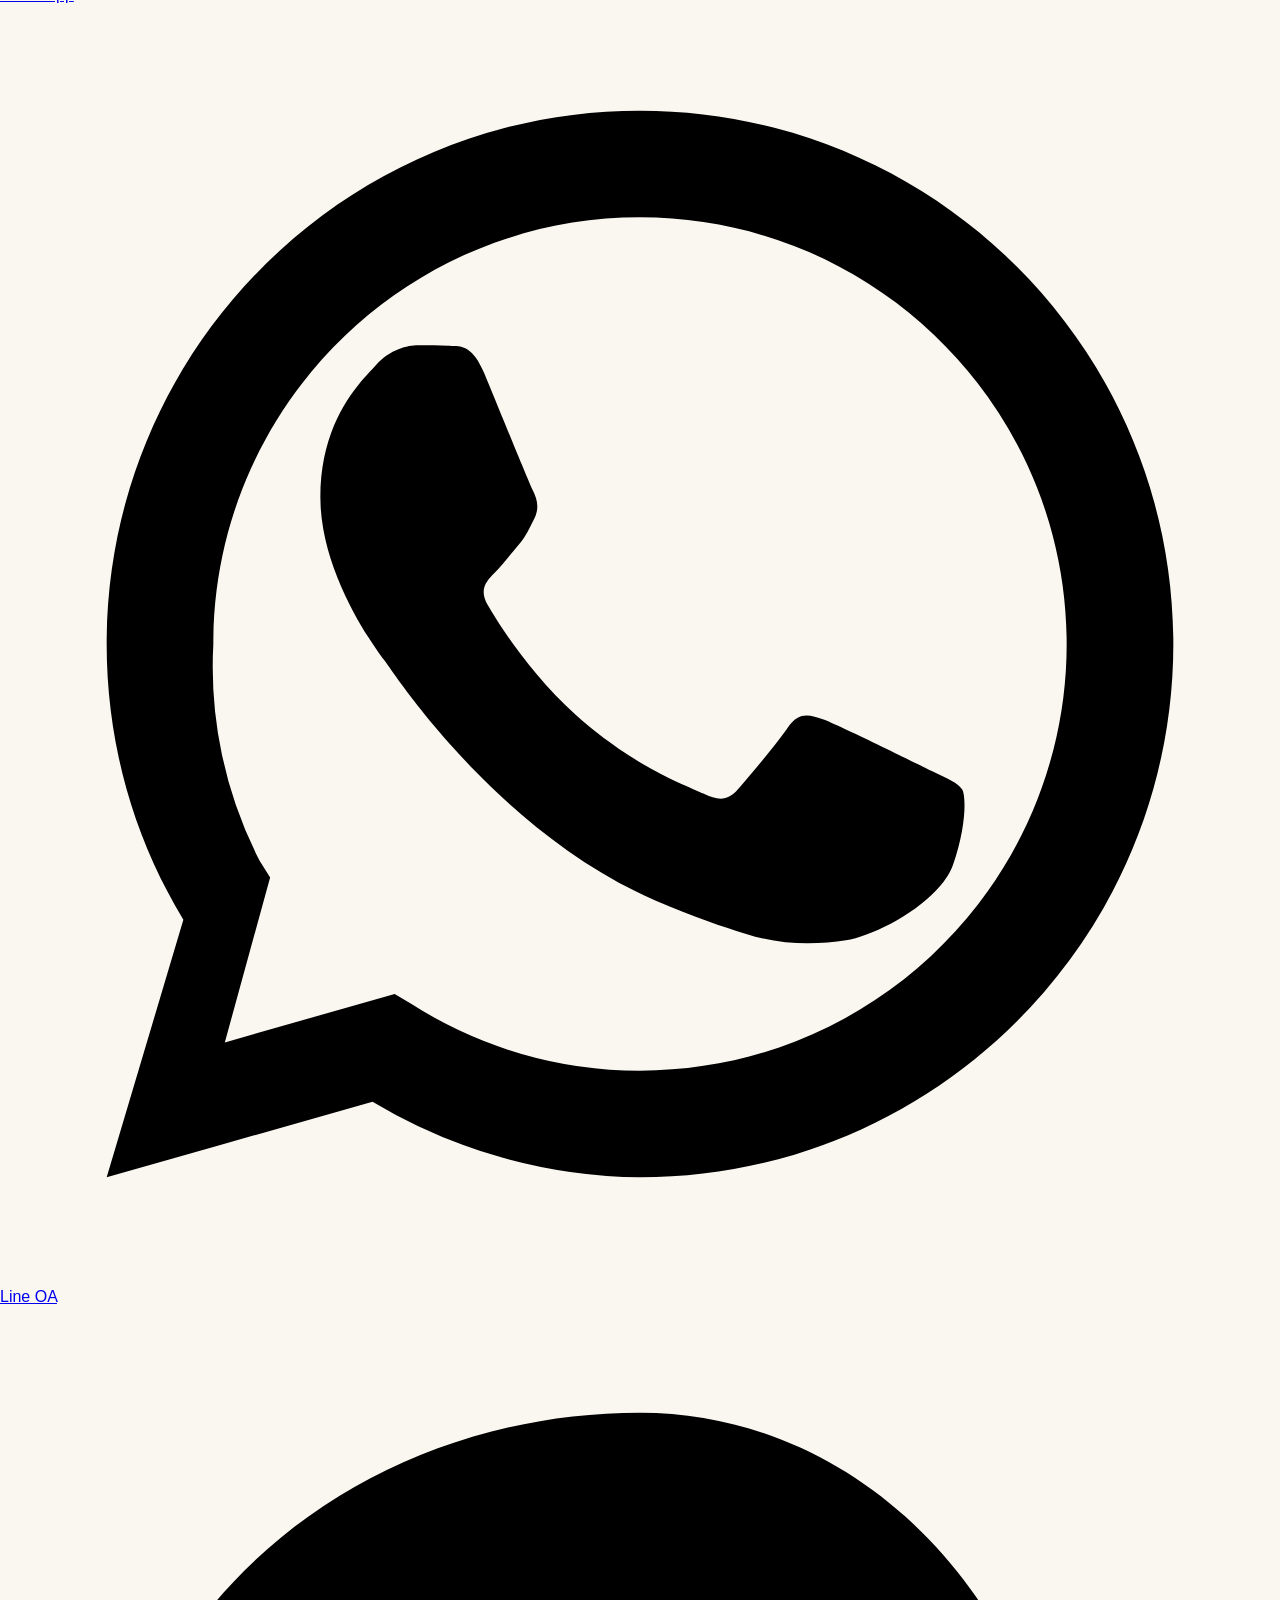
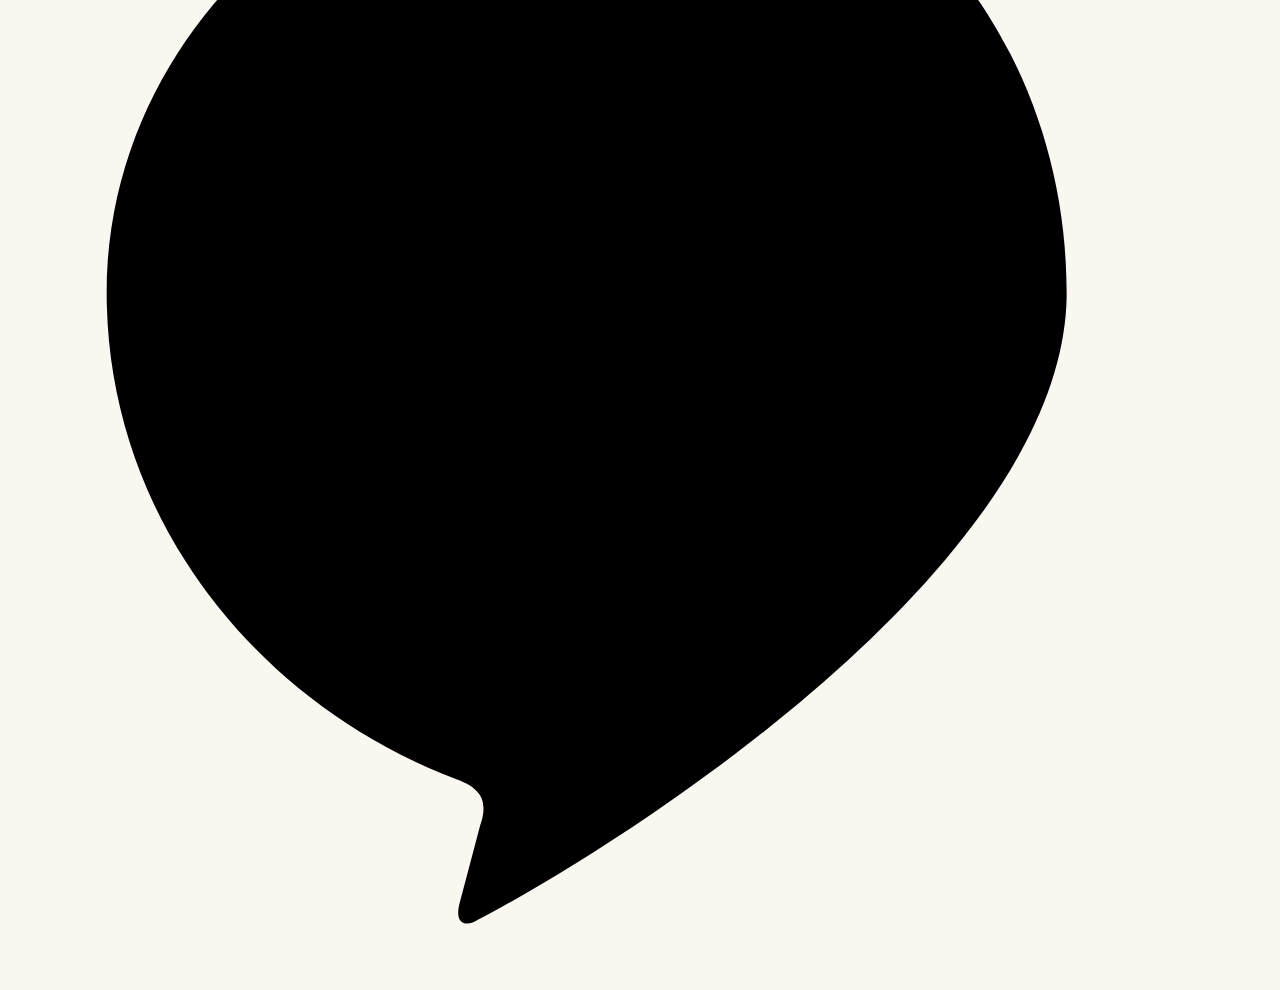
==== commit b047d607: "fix sheet info stuff" ====
--- a/index.html
+++ b/index.html
@@ -158,7 +158,7 @@
       </div>
     </div>
     <div class="hero-right">
-      <img src="img/25253.jpg" alt="Sweet Gypsy Artist & Shop" class="hero-img-main">
+      <img src="img/sweetgypsy-hero.jpg" alt="Sweet Gypsy Artist & Shop" class="hero-img-main">
       <span class="hero-vertical-text">sweetgypsysg</span>
       <div class="hero-badge">
         <strong data-i18n="hero_badge_title">Wear your story</strong>
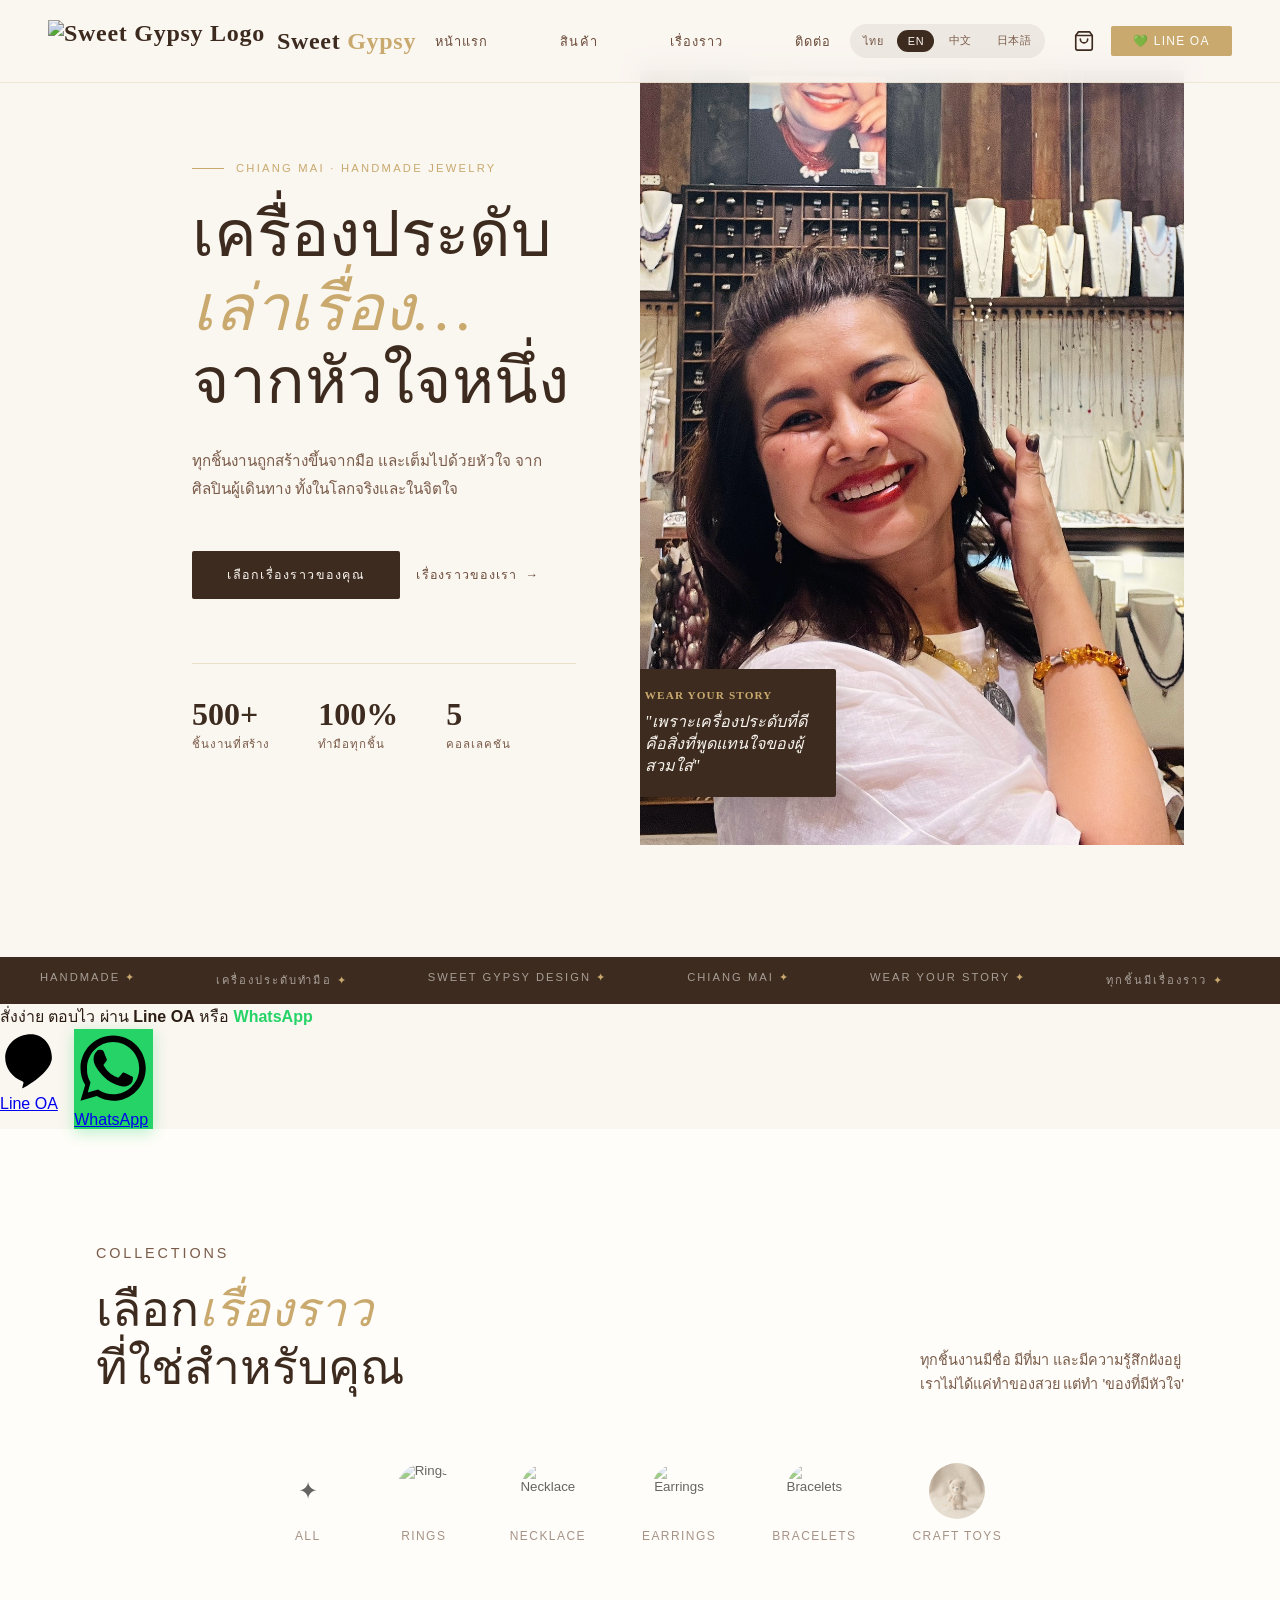
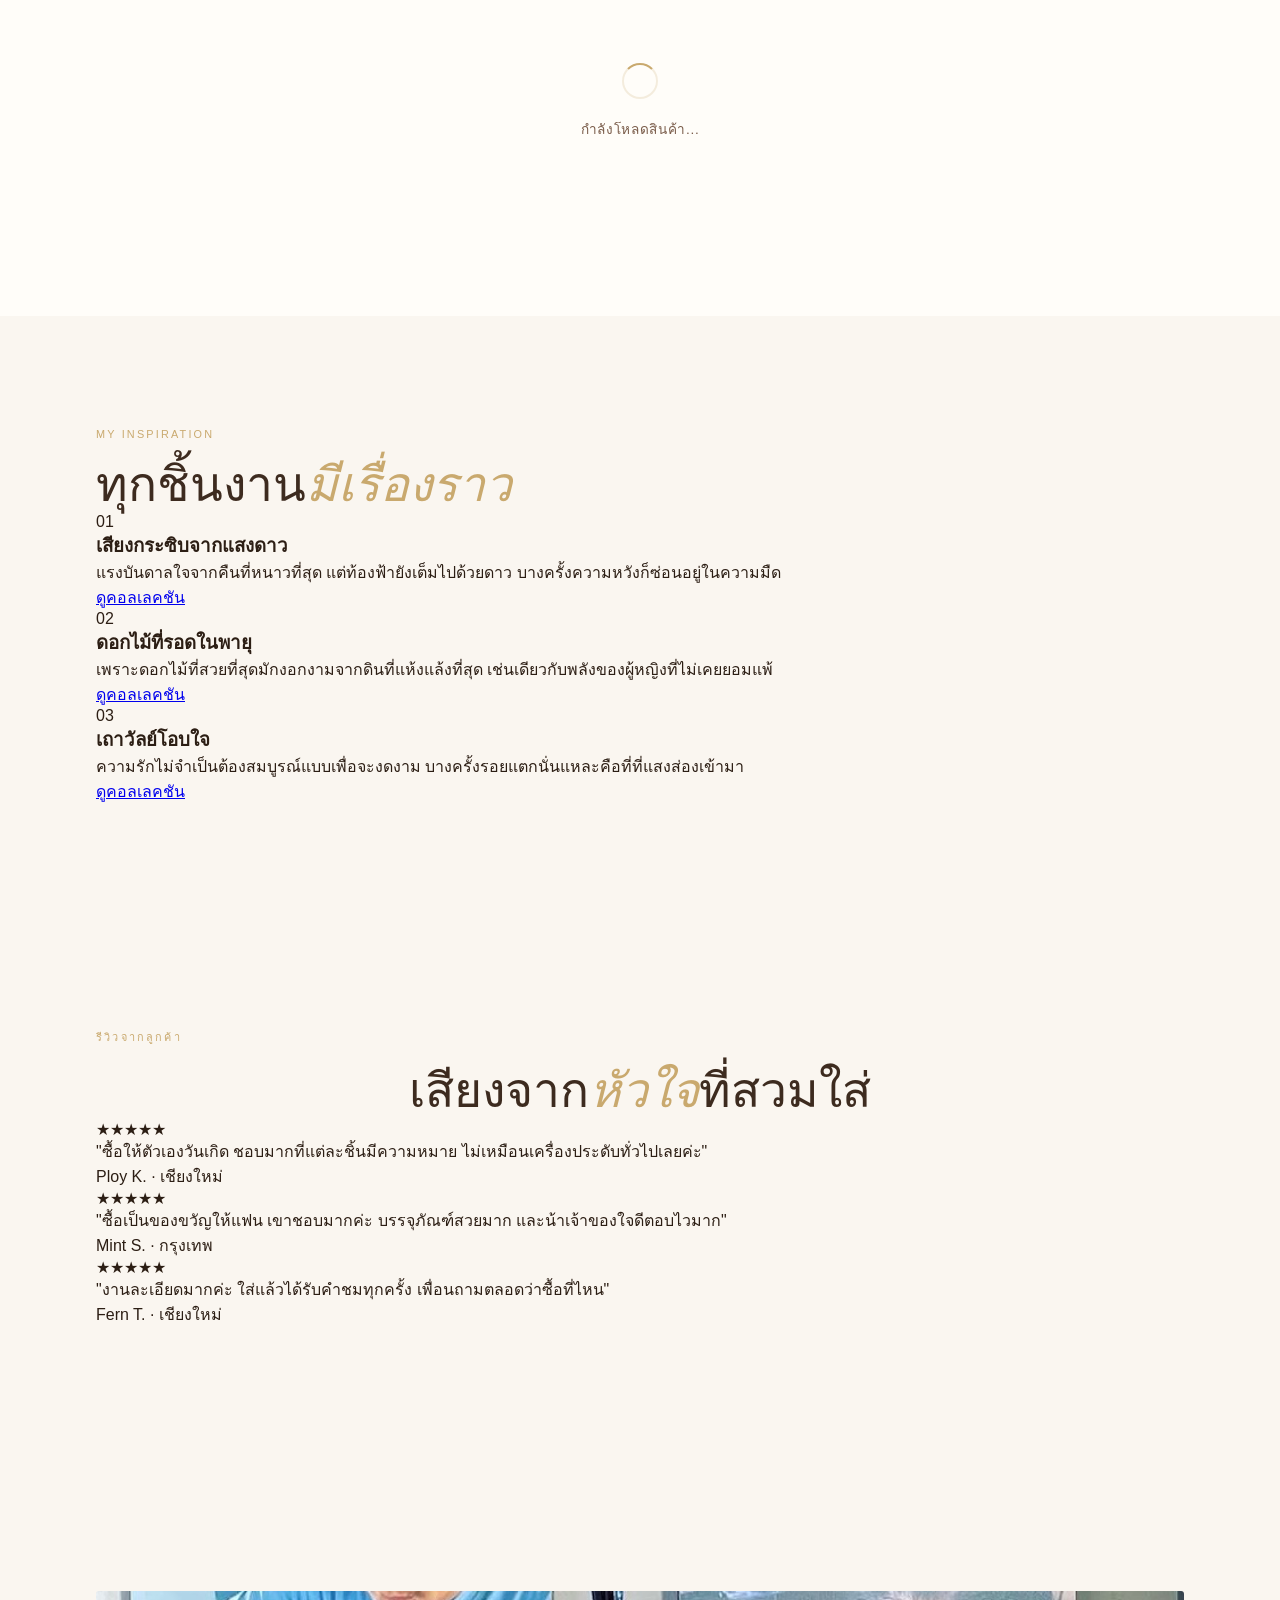
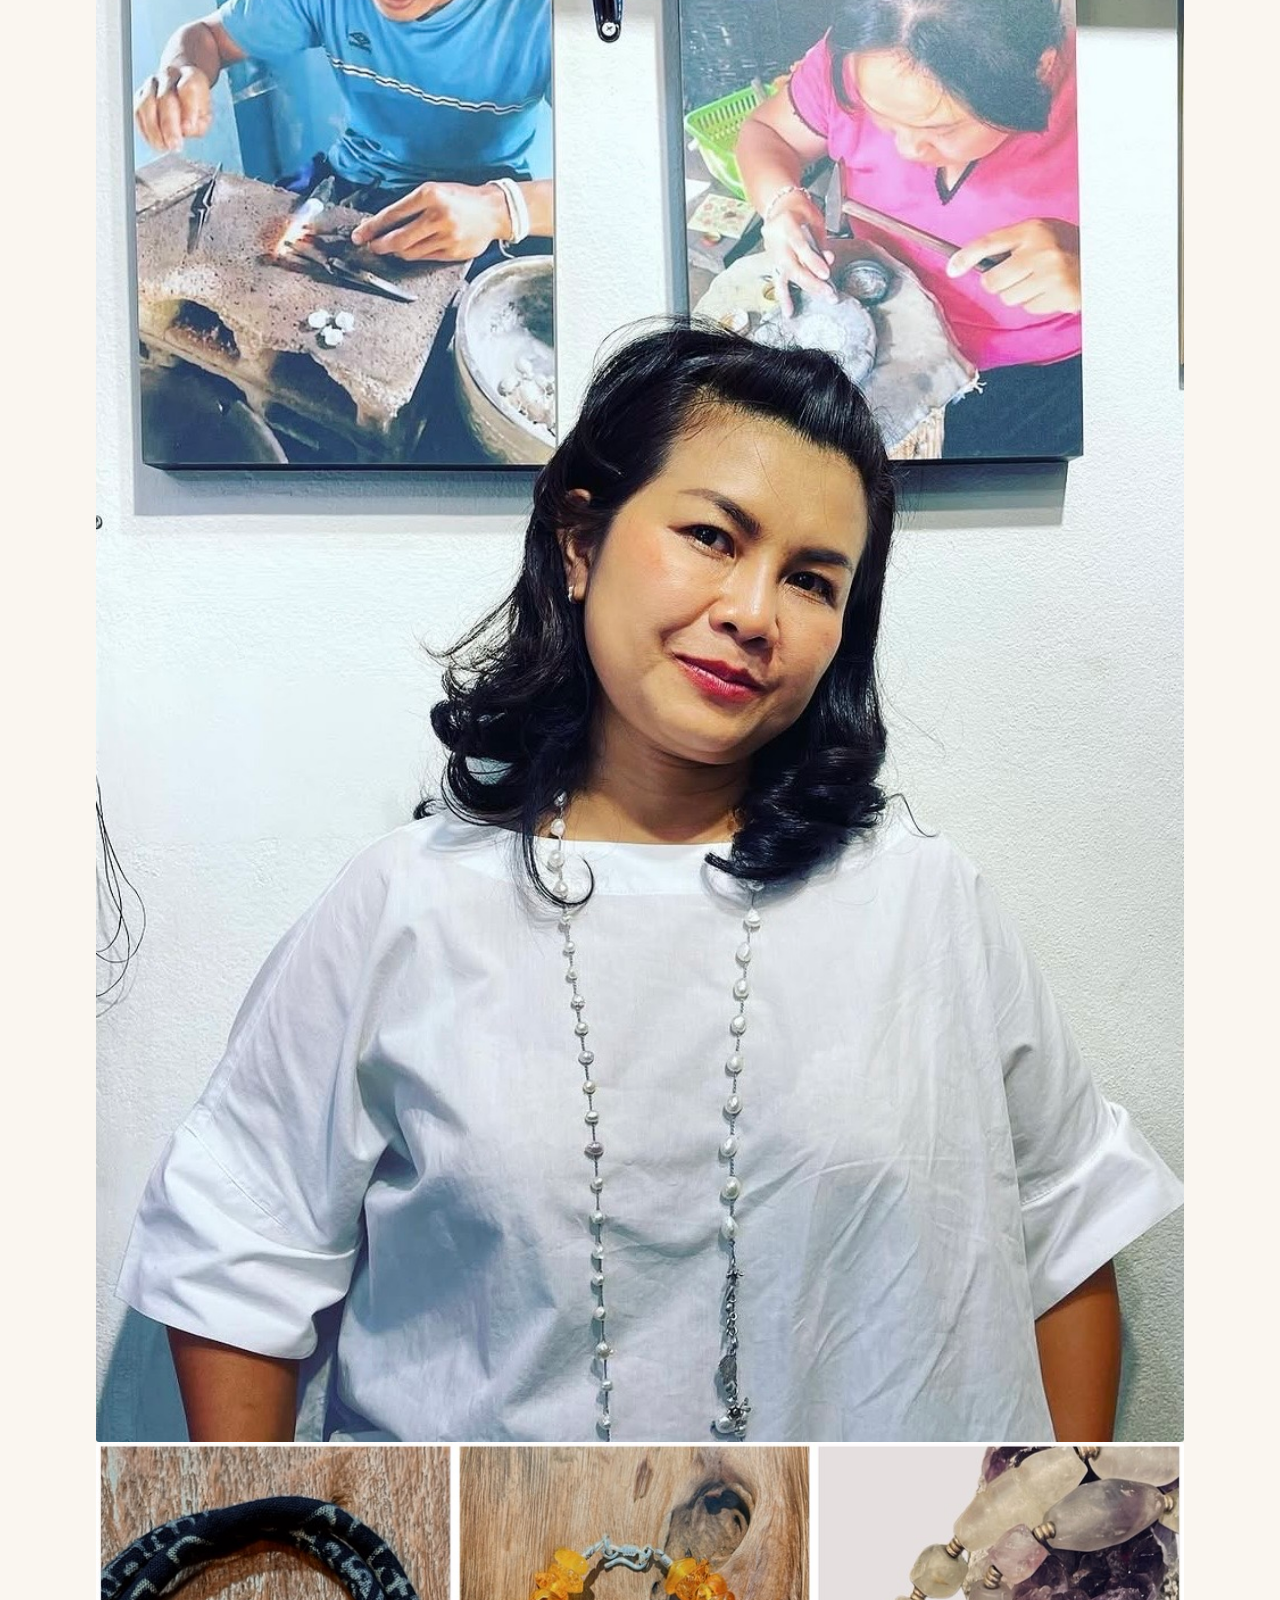
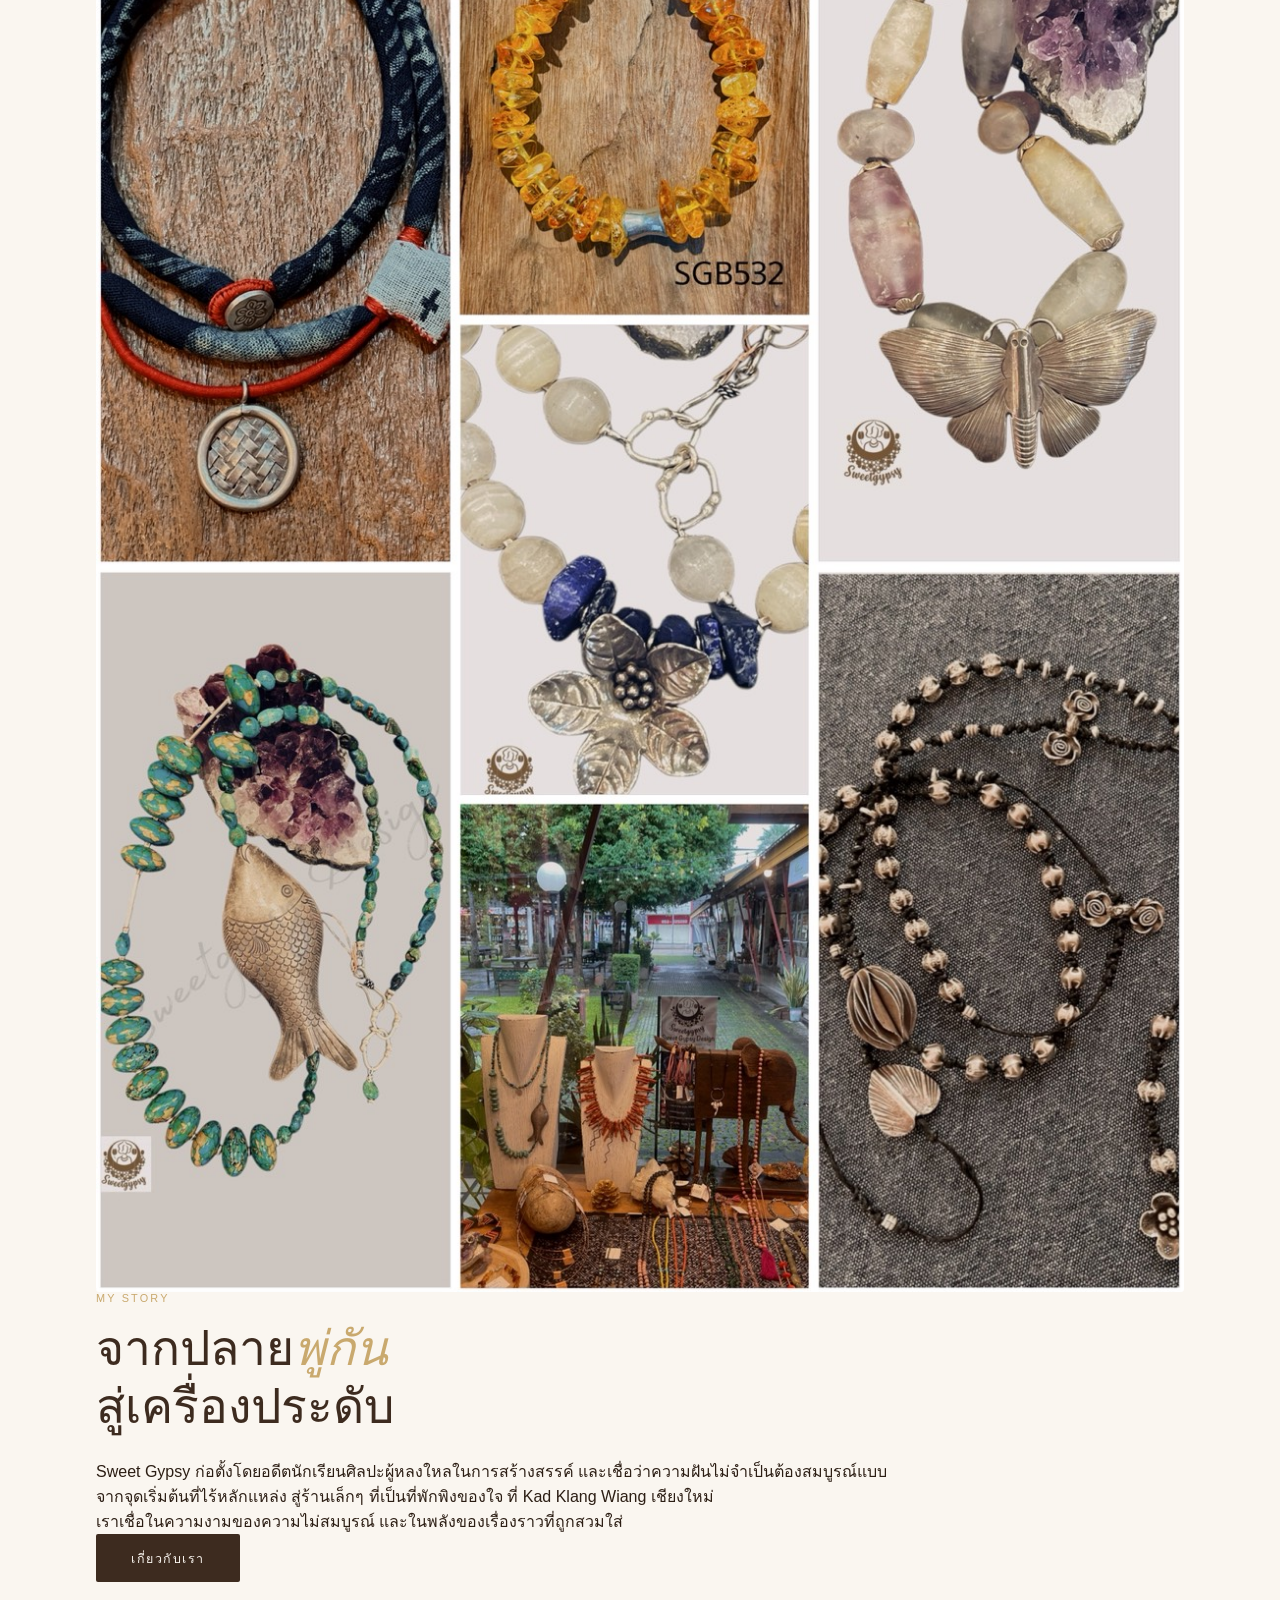
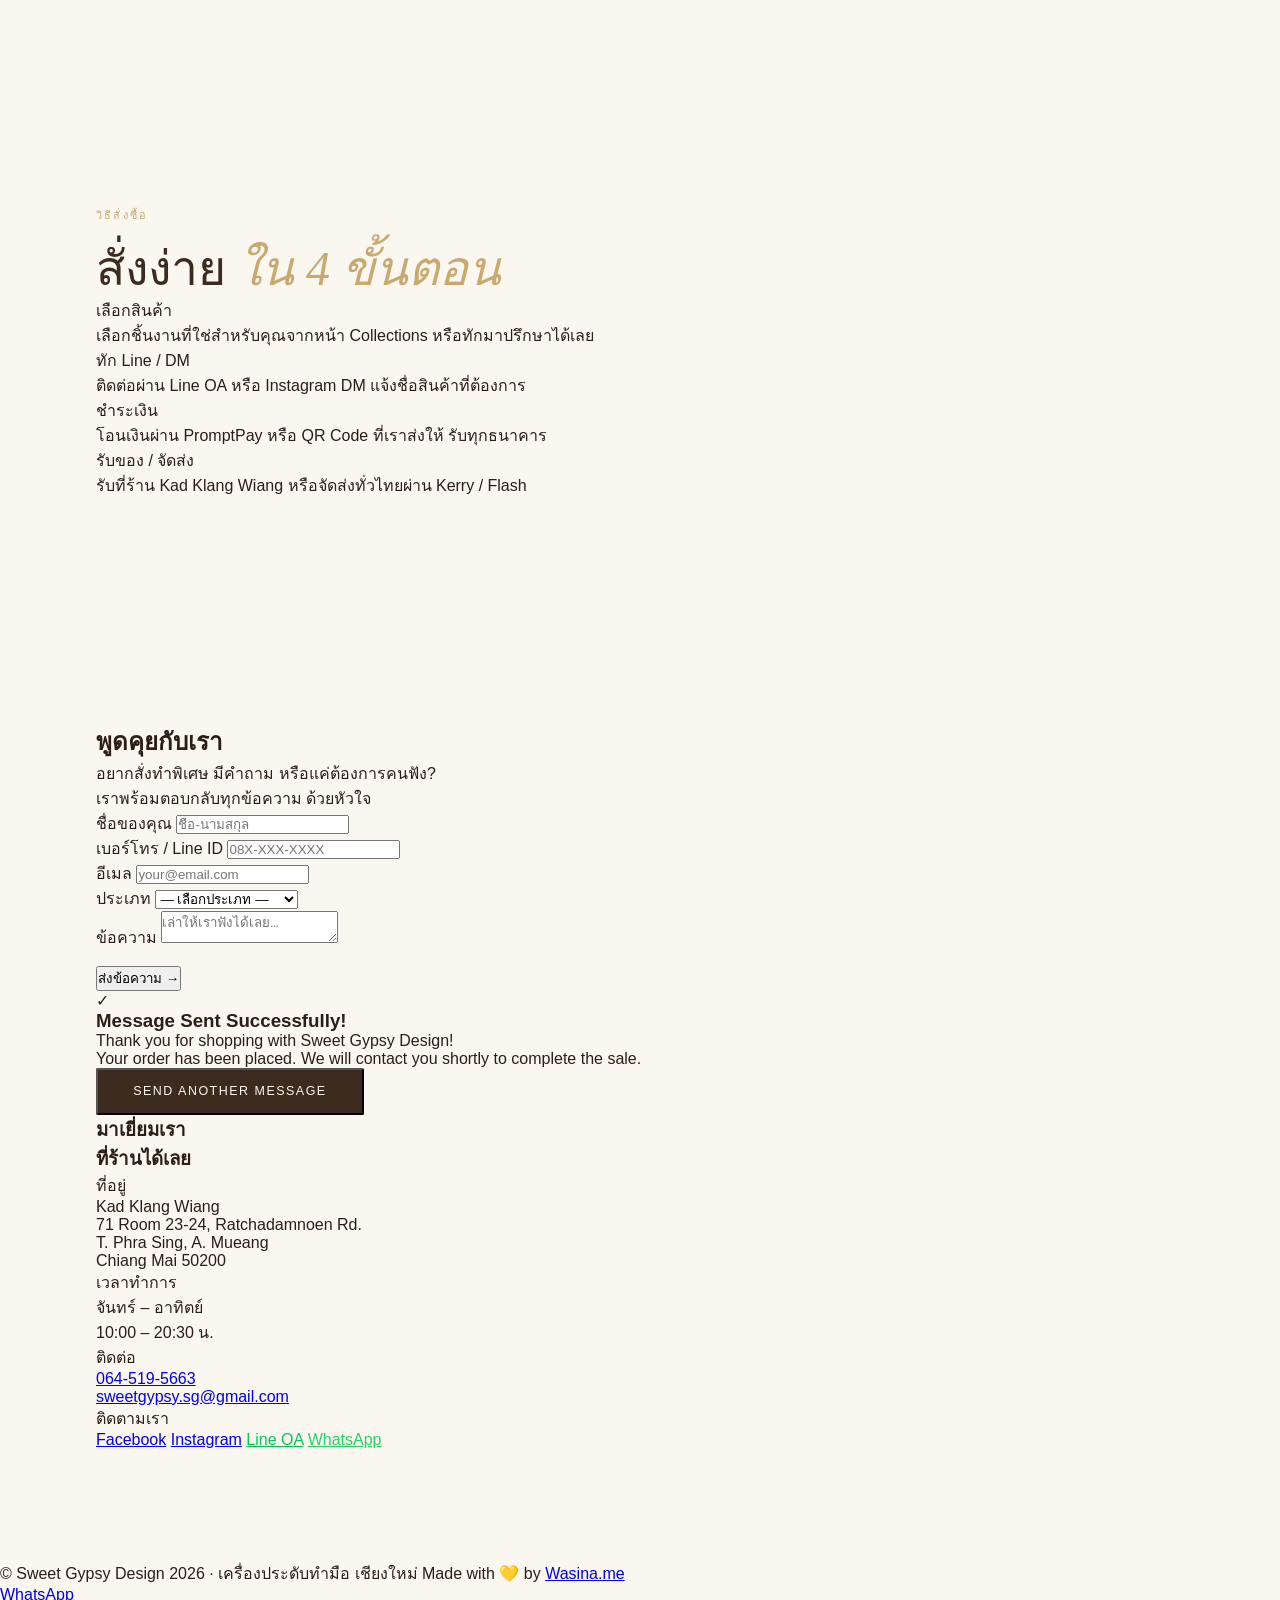
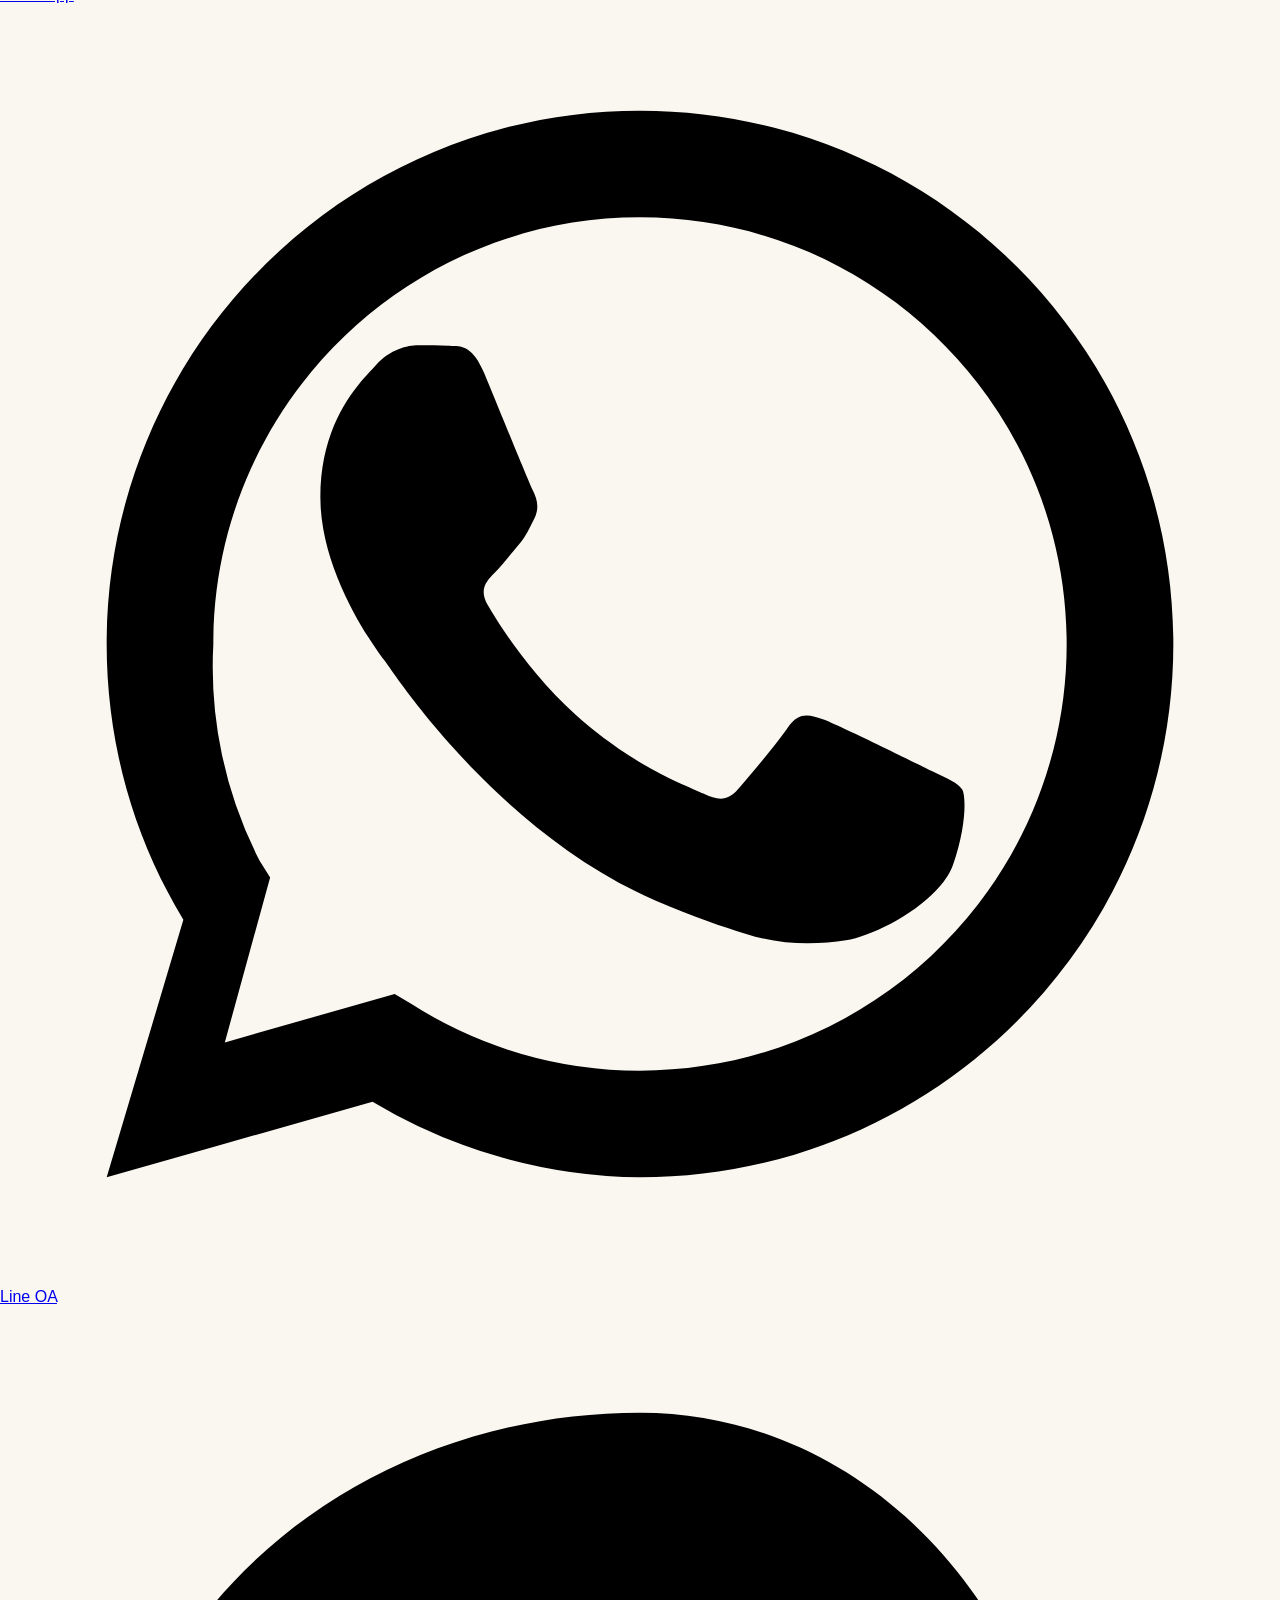
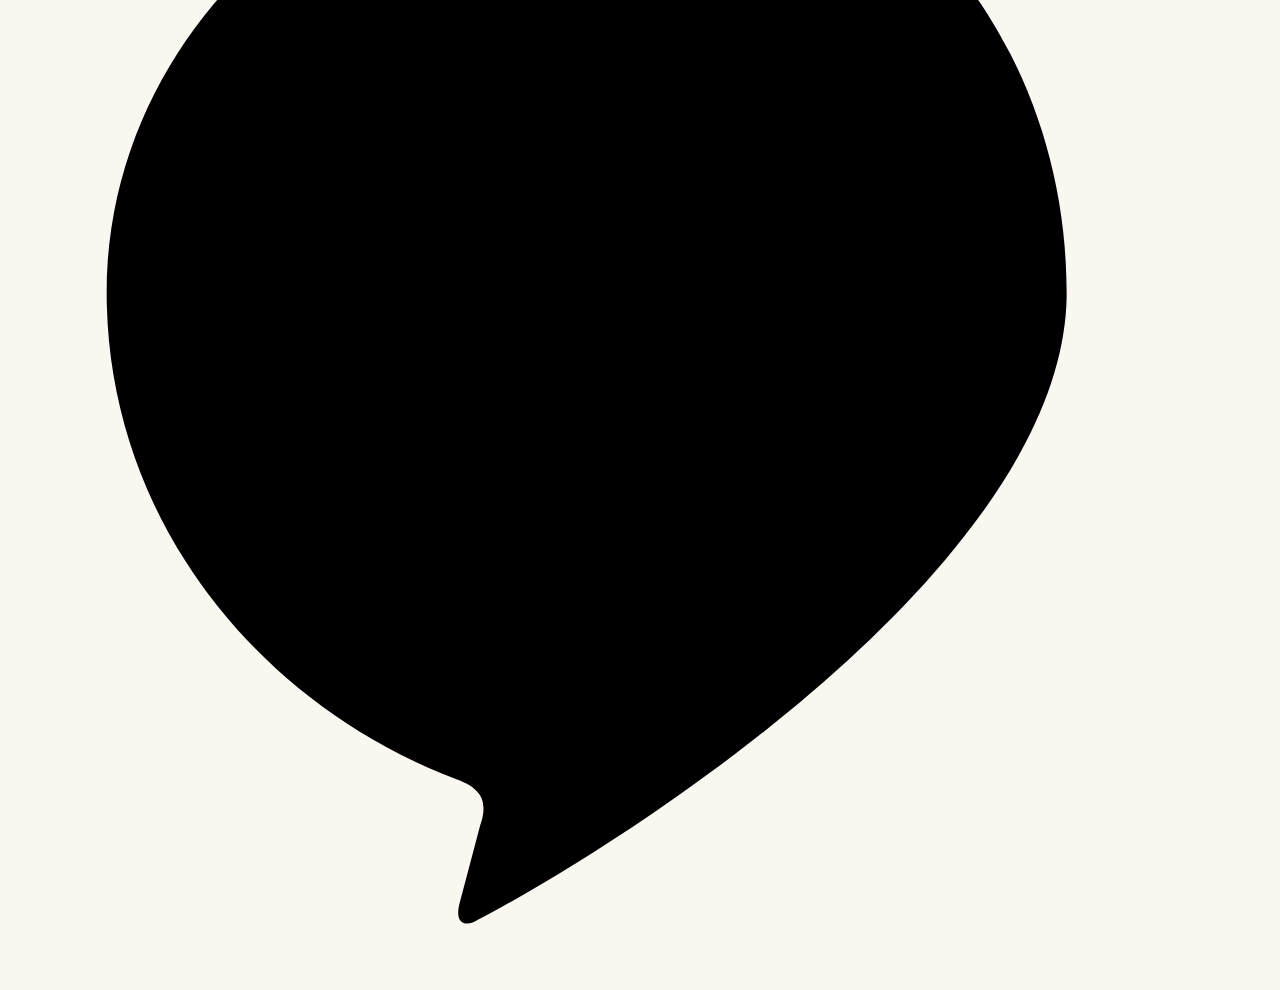
==== commit 99c63e62: "fix email" ====
--- a/index.html
+++ b/index.html
@@ -10,7 +10,7 @@
   <meta charset="UTF-8">
   <meta name="viewport" content="width=device-width, initial-scale=1.0, viewport-fit=cover">
   <meta http-equiv="Content-Security-Policy"
-    content="default-src 'self'; script-src 'self' https://www.googletagmanager.com https://www.google-analytics.com https://web3forms.com https://js.hcaptcha.com https://*.hcaptcha.com https://cdnjs.cloudflare.com; style-src 'self' https://fonts.googleapis.com; font-src https://fonts.gstatic.com; img-src 'self' data: https://res.cloudinary.com https://lh3.googleusercontent.com https://drive.google.com; connect-src 'self' https://api.web3forms.com https://docs.google.com https://www.google-analytics.com https://*.google-analytics.com https://*.analytics.google.com; frame-src https://hcaptcha.com https://*.hcaptcha.com; frame-ancestors 'none';">
+    content="default-src 'self'; script-src 'self' https://www.googletagmanager.com https://www.google-analytics.com https://web3forms.com https://js.hcaptcha.com https://*.hcaptcha.com https://cdnjs.cloudflare.com; style-src 'self' 'unsafe-inline' https://fonts.googleapis.com https://*.hcaptcha.com https://newassets.hcaptcha.com; font-src 'self' https://fonts.gstatic.com https://*.hcaptcha.com https://newassets.hcaptcha.com; img-src 'self' data: blob: https://res.cloudinary.com https://lh3.googleusercontent.com https://drive.google.com https://*.hcaptcha.com https://newassets.hcaptcha.com; connect-src 'self' https://api.web3forms.com https://web3forms.com https://docs.google.com https://www.google-analytics.com https://*.google-analytics.com https://*.analytics.google.com https://*.hcaptcha.com https://hcaptcha.com https://newassets.hcaptcha.com; frame-src https://hcaptcha.com https://*.hcaptcha.com https://newassets.hcaptcha.com; frame-ancestors 'none';">
 
 
 
@@ -119,7 +119,7 @@
         </svg>
         <span class="cart-badge" id="cart-badge">0</span>
       </button>
-      <a href="https://line.me/ti/p/~@185ijvvm" class="nav-cta">💚 Line OA</a>
+      <a href="https://line.me/R/ti/p/@730bkzck" class="nav-cta" target="_blank" rel="noopener noreferrer">💚 Line OA</a>
     </div>
   </nav>
 
@@ -198,7 +198,7 @@
     <p class="line-cta-text" data-i18n="contact_line_cta">สั่งง่าย ตอบไว ผ่าน <strong>Line OA</strong> หรือ <strong
         class="social-wa">WhatsApp</strong></p>
     <div class="flex-row-wrap">
-      <a href="https://line.me/ti/p/~@185ijvvm" class="line-btn">
+      <a href="https://line.me/R/ti/p/@730bkzck" class="line-btn" target="_blank" rel="noopener noreferrer">
         <svg class="line-icon" viewBox="0 0 24 24">
           <path
             d="M12 2C6.48 2 2 6.02 2 11c0 4.14 2.73 7.67 6.57 9.13.49.18.58.44.43.87l-.38 1.44c-.12.44.16.44.34.32C12.28 21 20 15.88 20 11c0-4.98-3.58-9-8-9z" />
@@ -391,8 +391,9 @@
       <p class="contact-form-sub" data-i18n="contact_sub">อยากสั่งทำพิเศษ มีคำถาม
         หรือแค่ต้องการคนฟัง?<br>เราพร้อมตอบกลับทุกข้อความ ด้วยหัวใจ</p>
 
-      <form id="contactForm" class="contact-form">
+      <form id="contactForm" class="contact-form" action="https://api.web3forms.com/submit" method="POST">
         <!-- Web3Forms configuration -->
+        <input type="hidden" name="access_key" value="5a80bf1a-b8c4-4432-a36a-a2ea9b21797f">
         <input type="hidden" name="subject" value="🛍️ New Order — Sweet Gypsy Design">
         <input type="hidden" name="from_name" value="Sweet Gypsy Website">
         <input type="text" name="botcheck" hidden> <!-- Honeypot to catch bots -->
@@ -466,7 +467,7 @@
         <p class="info-label" data-i18n="contact_info_phone_label">ติดต่อ</p>
         <p class="info-val">
           <a href="tel:+66645195663">064-519-5663</a><br>
-          <a href="mailto:sweetgypsydesign@hotmail.com">sweetgypsydesign@hotmail.com</a>
+          <a href="mailto:sweetgypsy.sg@gmail.com">sweetgypsy.sg@gmail.com</a>
         </p>
       </div>
 
@@ -475,7 +476,8 @@
         <div class="social-links">
           <a href="https://www.facebook.com/sweetgypsyth" class="social-link">Facebook</a>
           <a href="https://www.instagram.com/sweetgypsys" class="social-link">Instagram</a>
-          <a href="https://line.me/ti/p/~@185ijvvm" class="social-link social-line">Line OA</a>
+          <a href="https://line.me/R/ti/p/@730bkzck" class="social-link social-line" target="_blank"
+            rel="noopener noreferrer">Line OA</a>
           <a href="https://wa.me/66645195663" class="social-link social-wa" target="_blank"
             rel="noopener noreferrer">WhatsApp</a>
         </div>
@@ -505,7 +507,8 @@
           d="M11.999 2C6.477 2 2 6.477 2 12c0 1.89.524 3.66 1.438 5.168L2 22l4.985-1.418A9.945 9.945 0 0011.999 22C17.522 22 22 17.523 22 12S17.522 2 11.999 2zm0 18a7.946 7.946 0 01-4.291-1.253l-.308-.183-3.185.906.85-3.093-.2-.317A7.961 7.961 0 014 12c0-4.418 3.581-8 7.999-8C16.418 4 20 7.582 20 12s-3.582 8-8.001 8z" />
       </svg>
     </a>
-    <a href="https://line.me/ti/p/~@185ijvvm" class="float-btn float-line-btn" title="Line OA">
+    <a href="https://line.me/R/ti/p/@730bkzck" class="float-btn float-line-btn" target="_blank"
+      rel="noopener noreferrer" title="Line OA">
       <span class="float-tooltip">Line OA</span>
       <svg viewBox="0 0 24 24">
         <path
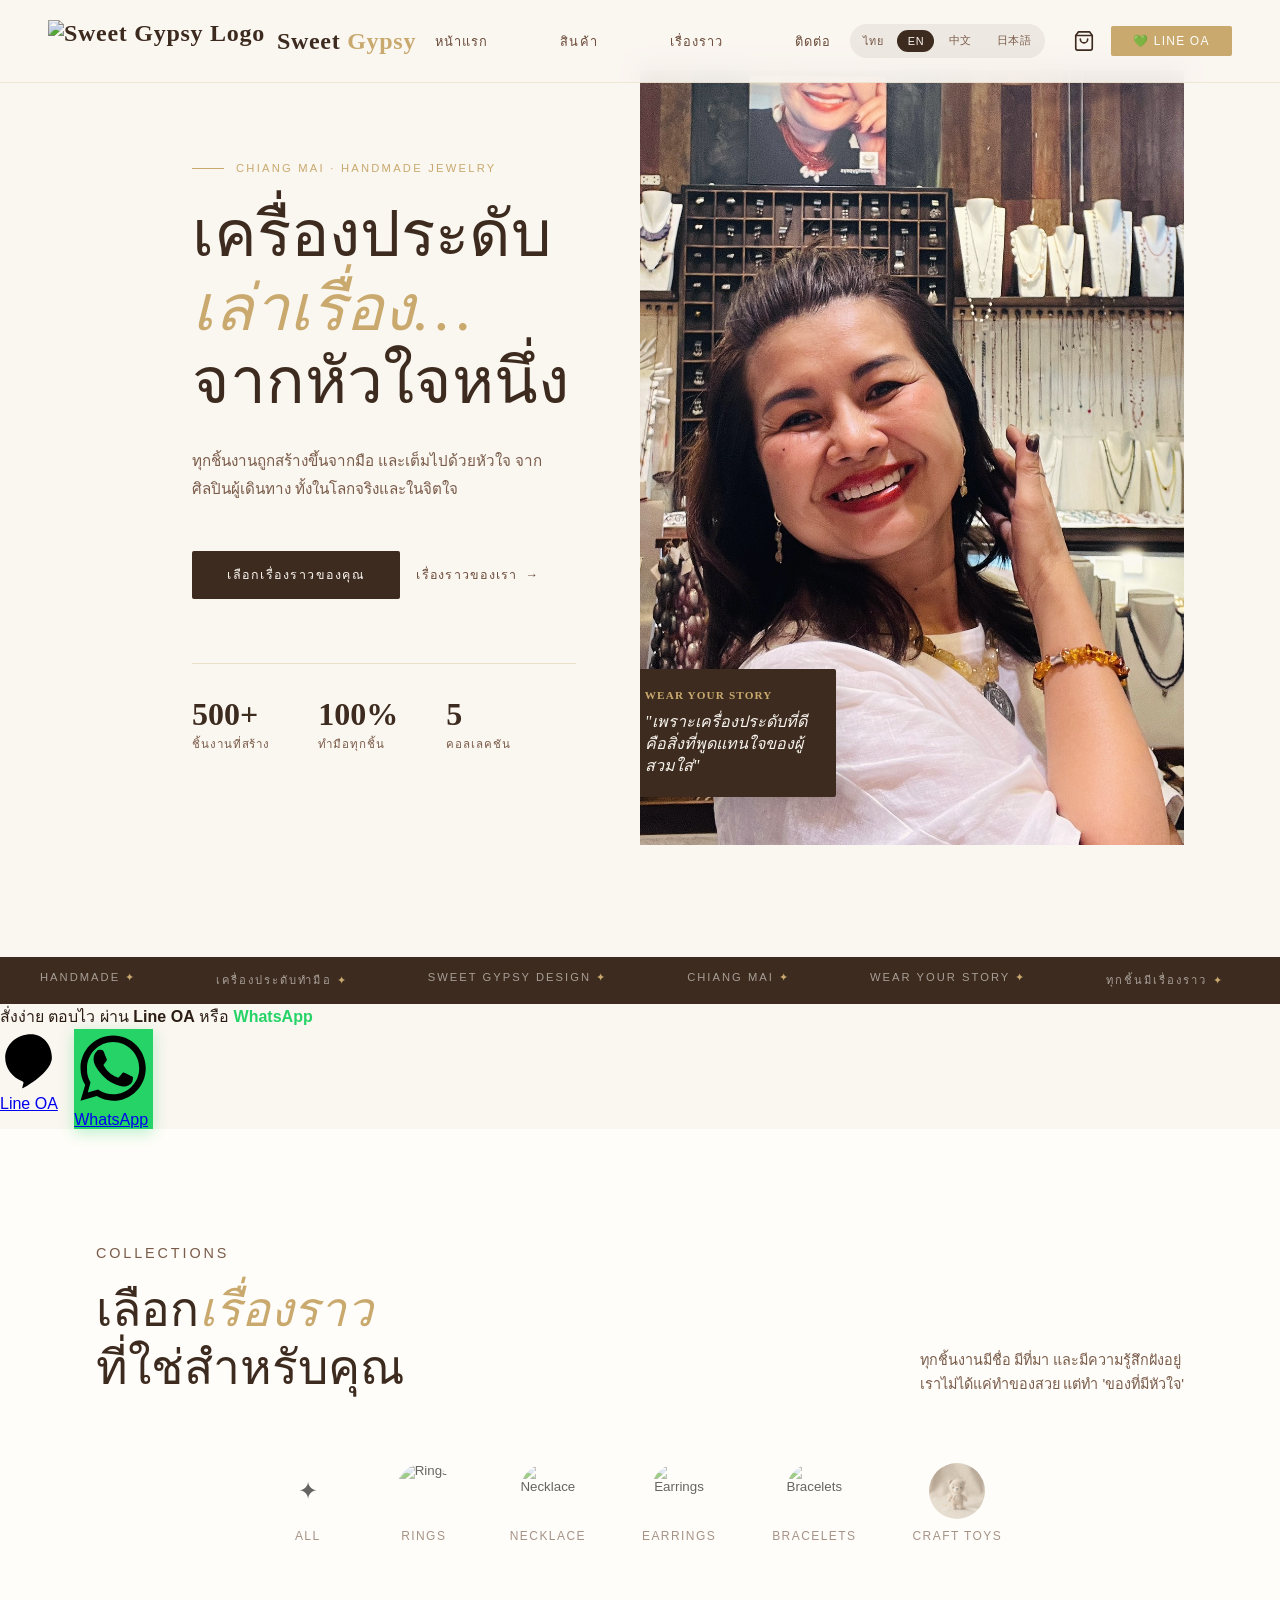
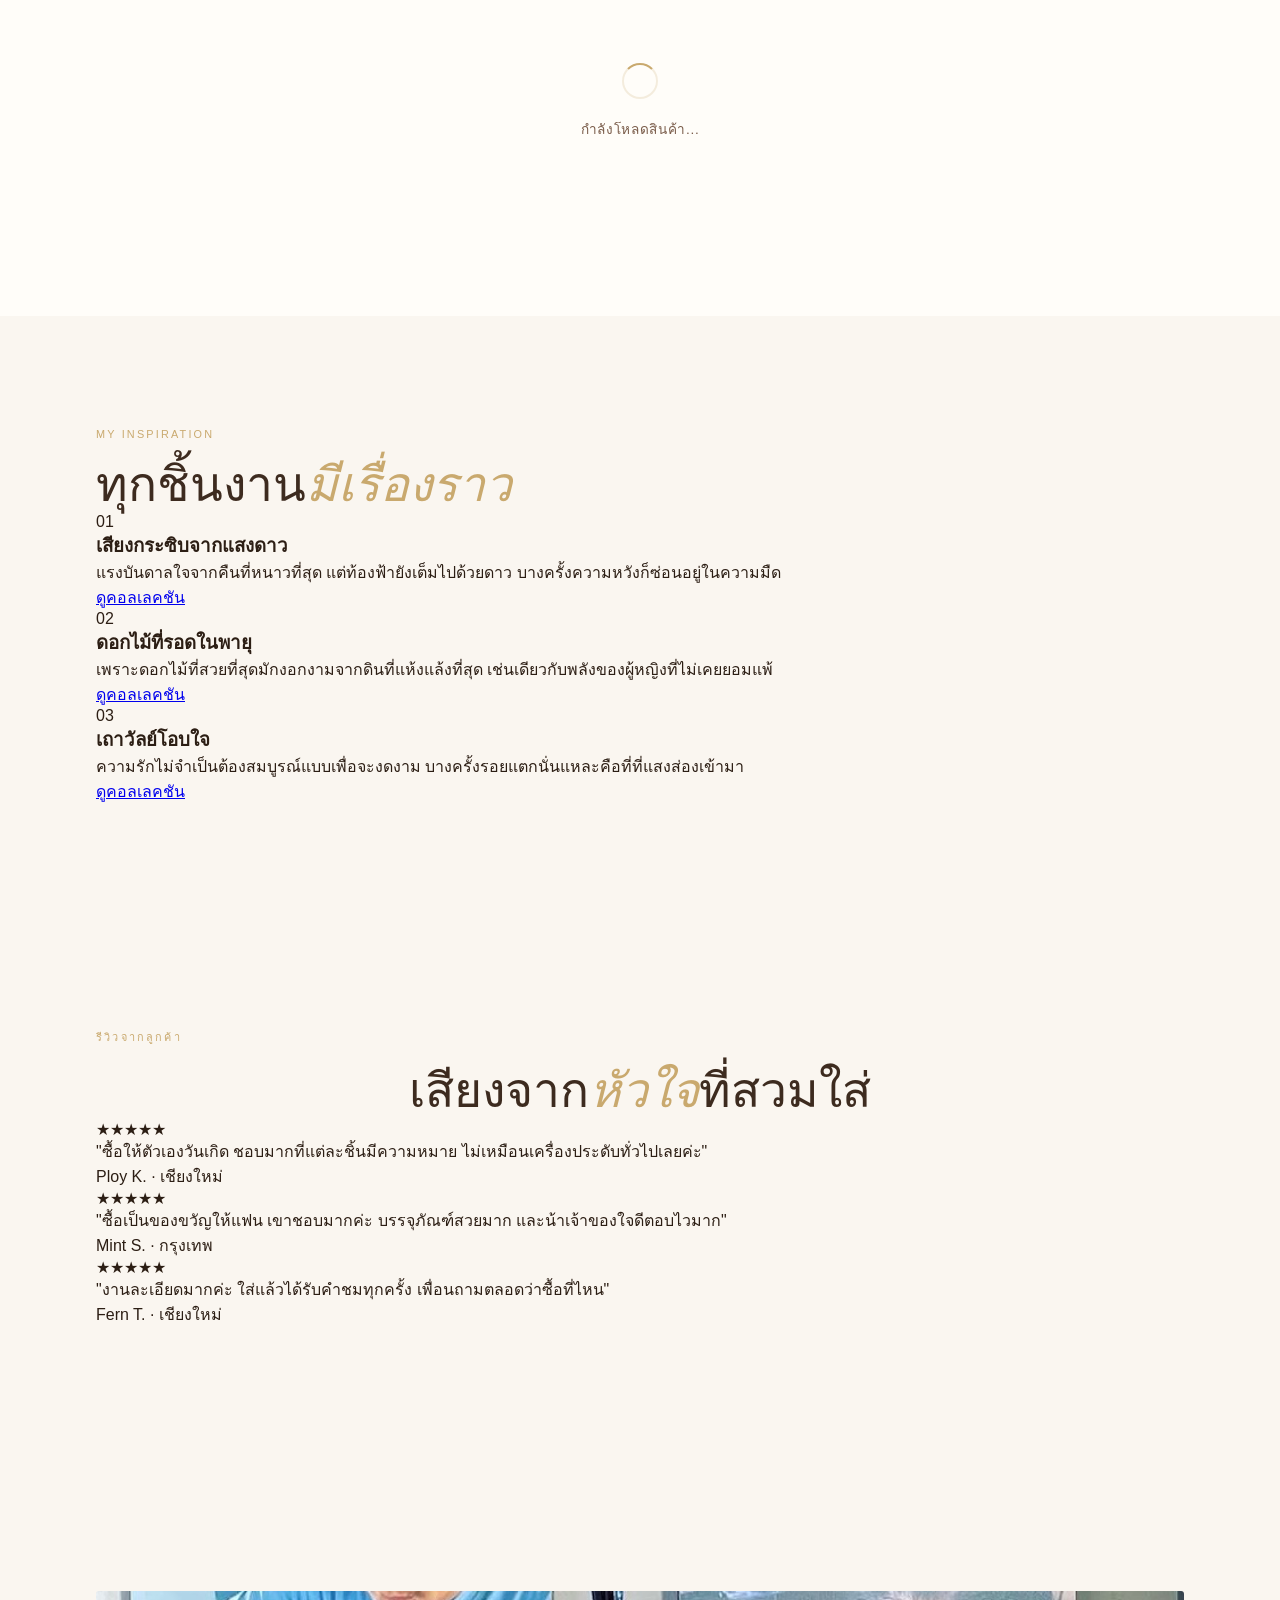
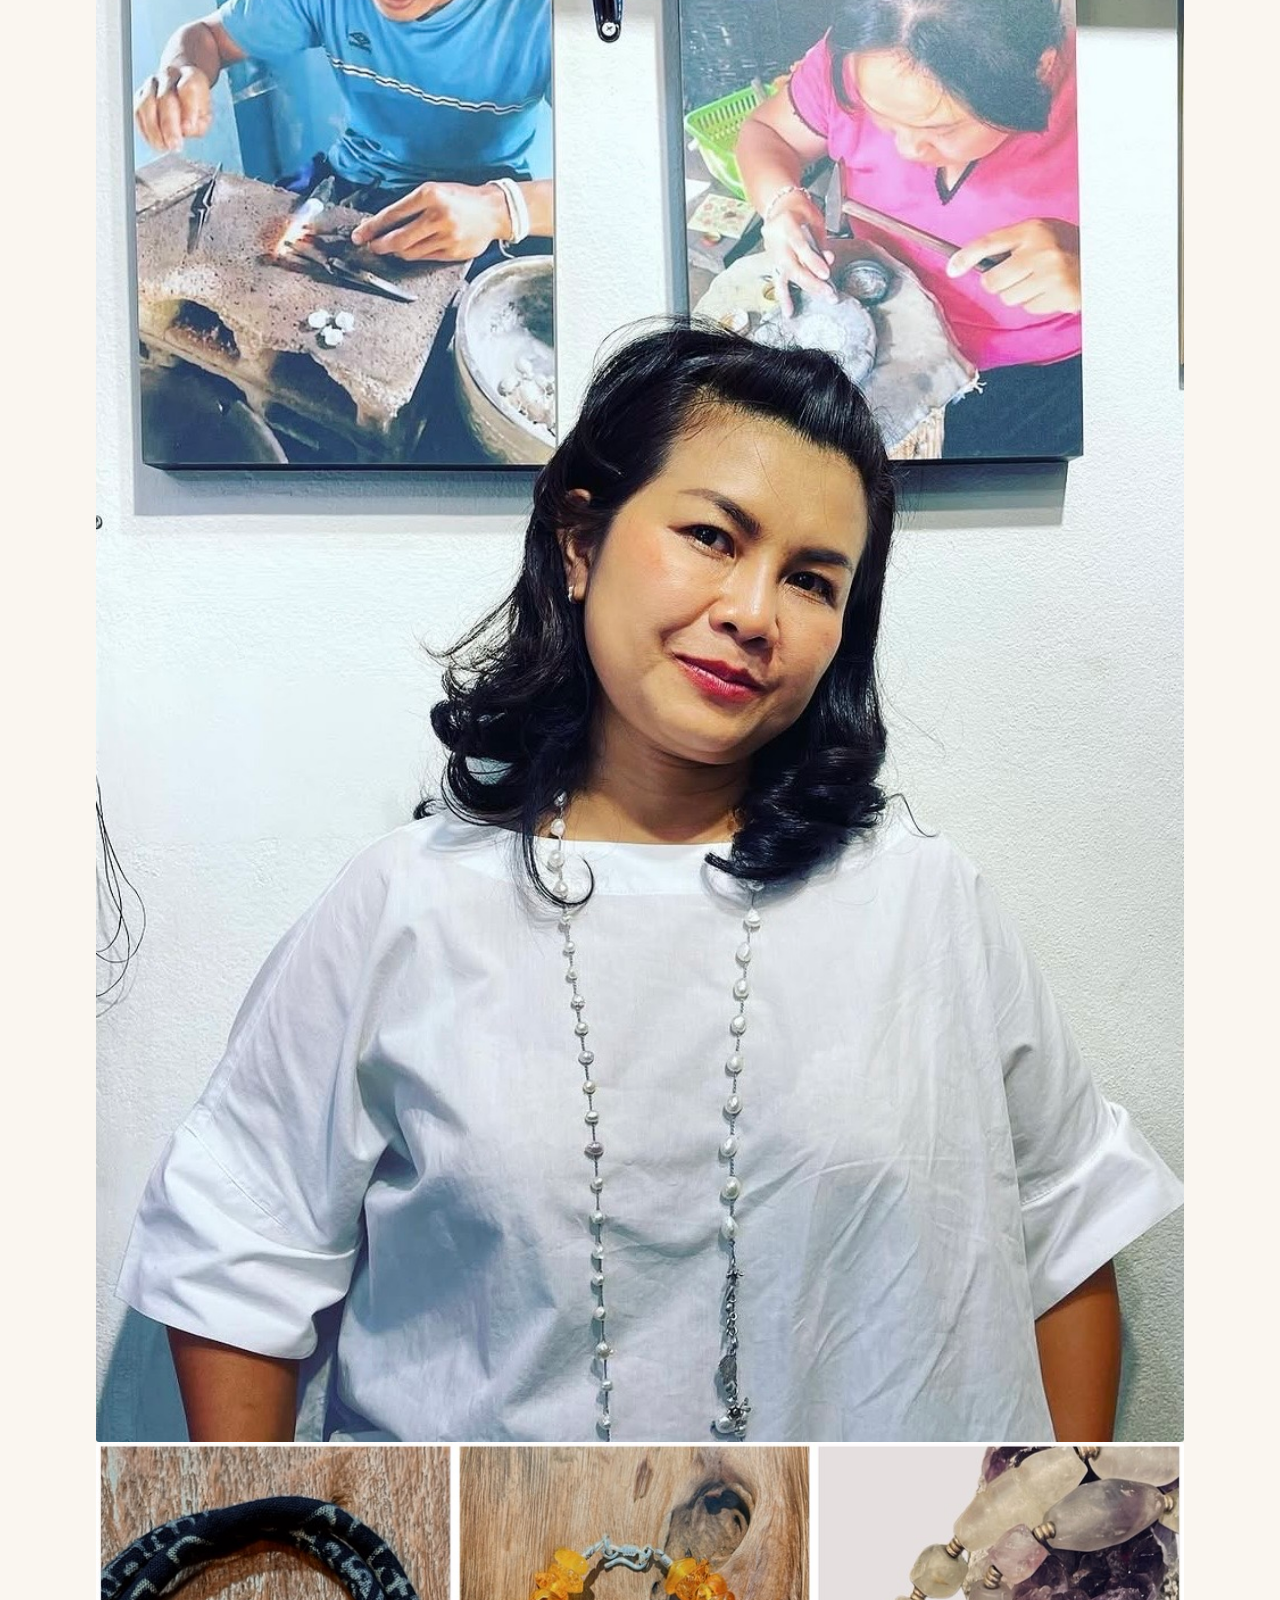
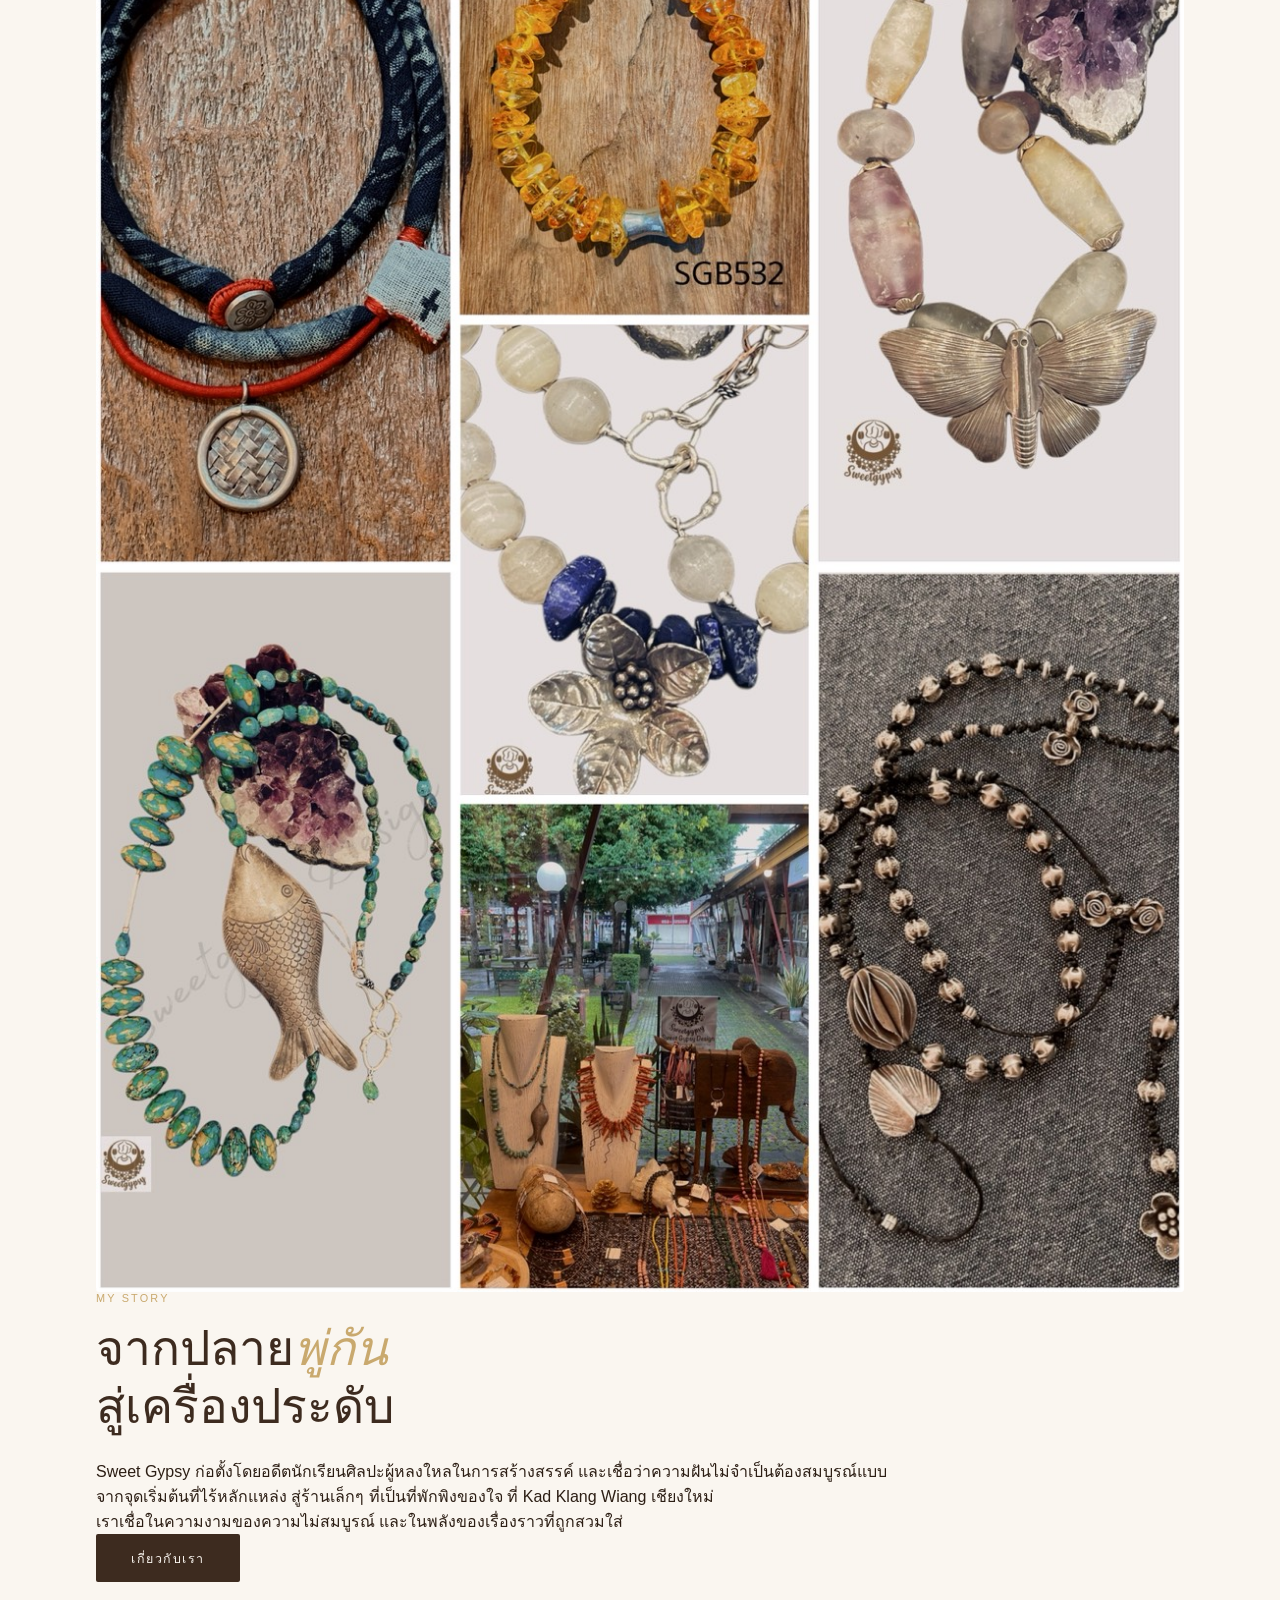
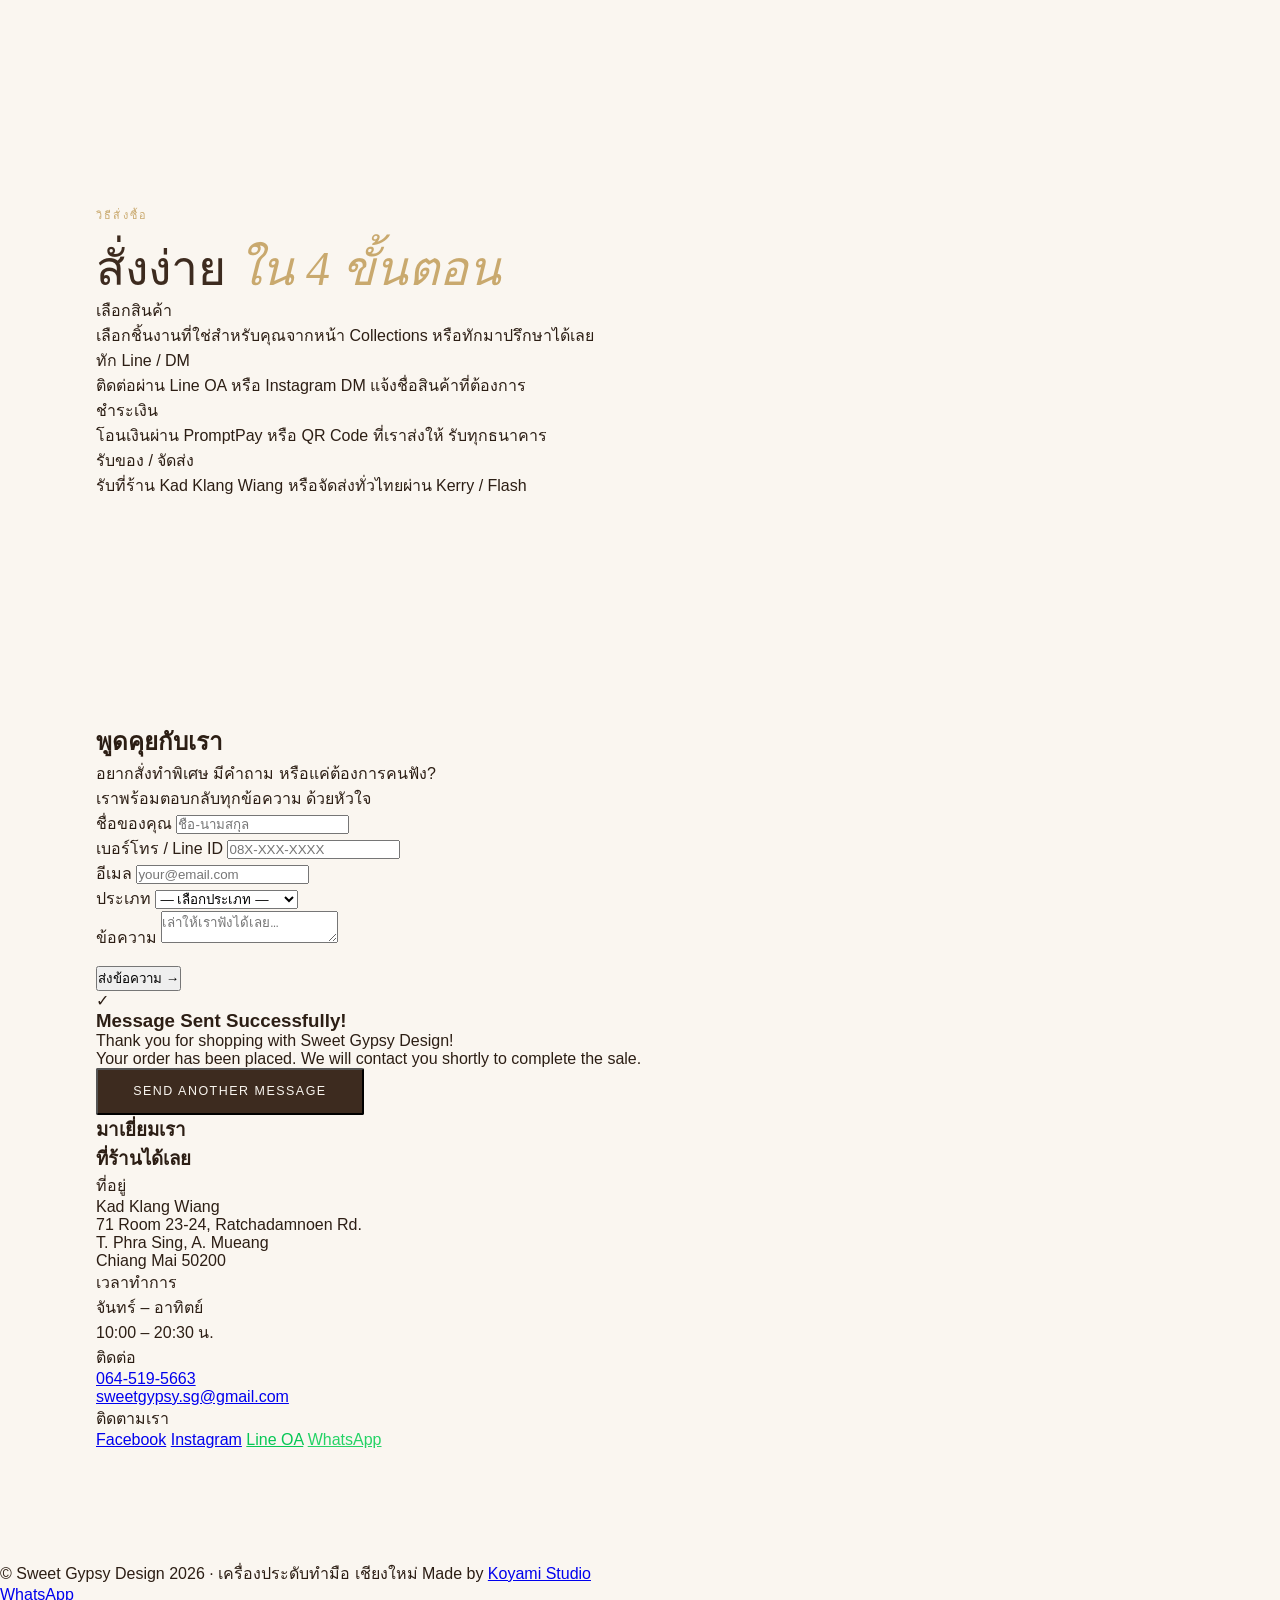
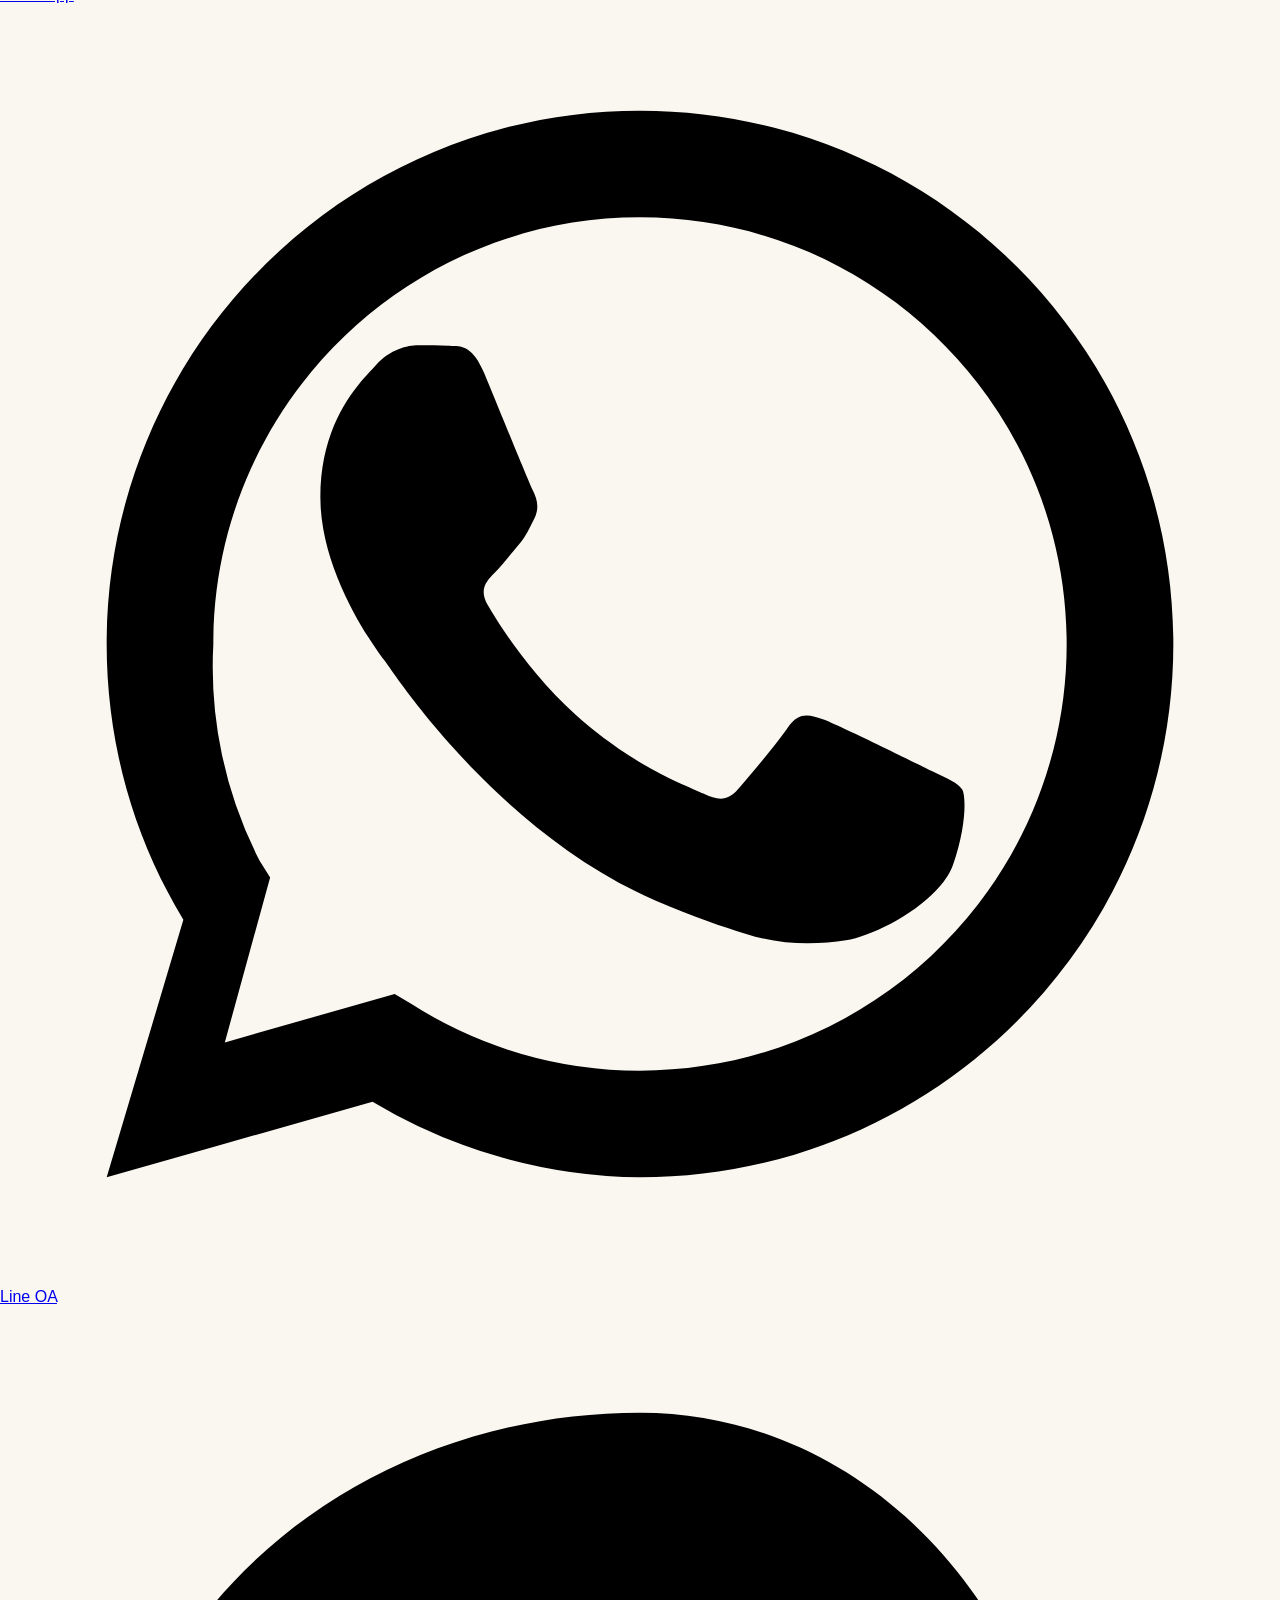
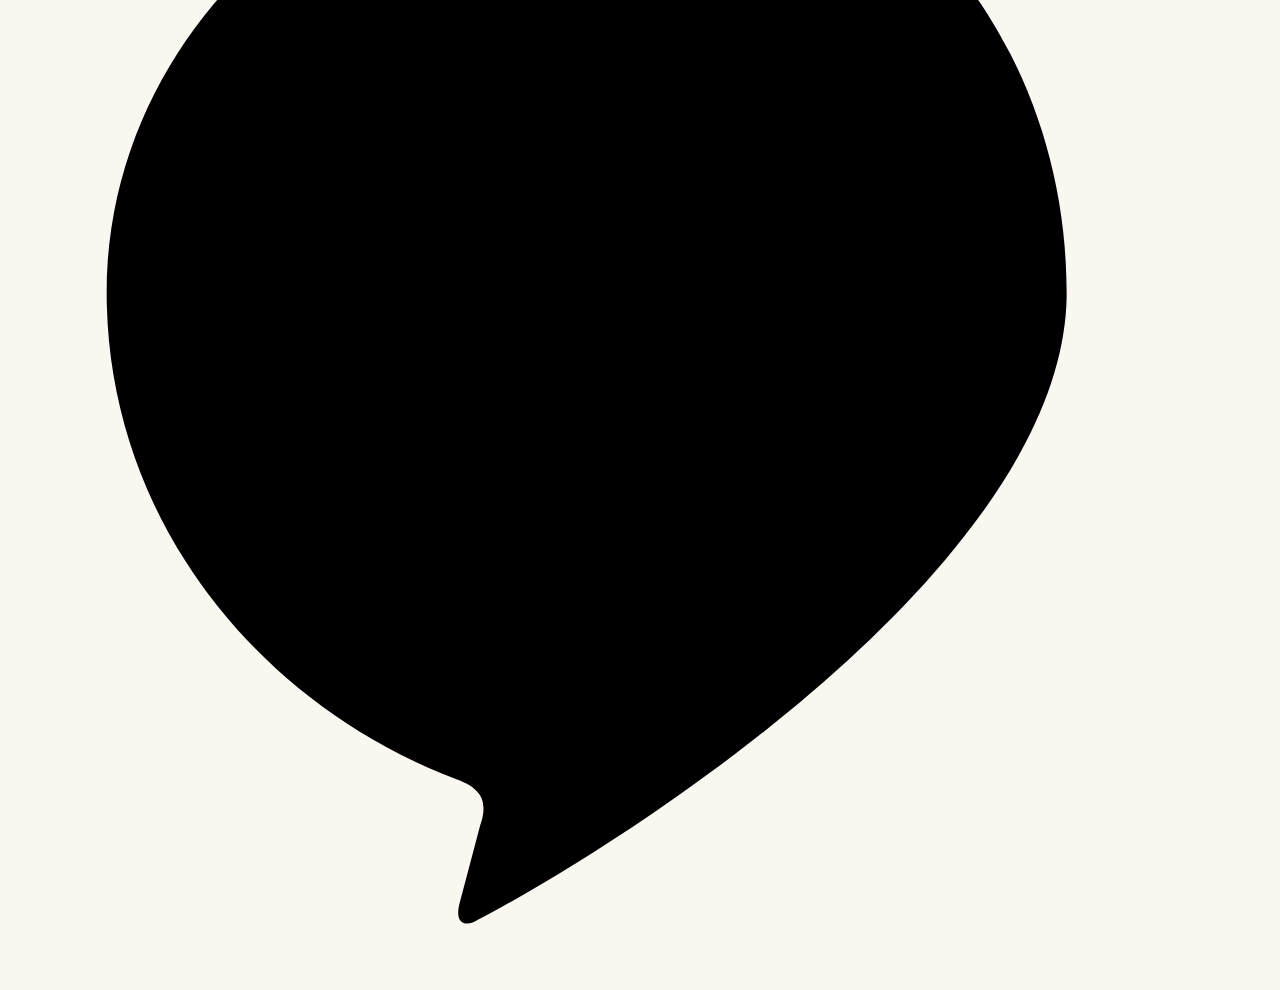
==== commit 991a5acd: "fix name credit" ====
--- a/index.html
+++ b/index.html
@@ -490,7 +490,7 @@
        ═══════════════════════════════════════════════════════════ -->
   <div class="footer-bar">
     <span data-i18n="footer_text">© Sweet Gypsy Design 2026 · เครื่องประดับทำมือ เชียงใหม่</span>
-    <span data-i18n="footer_credit">Made with 💛 by <a href="#">Wasina.me</a></span>
+    <span data-i18n="footer_credit">Made by <a href="#">Koyami Studio</a></span>
   </div>
 
   <!-- ═══════════════════════════════════════════════════════════
